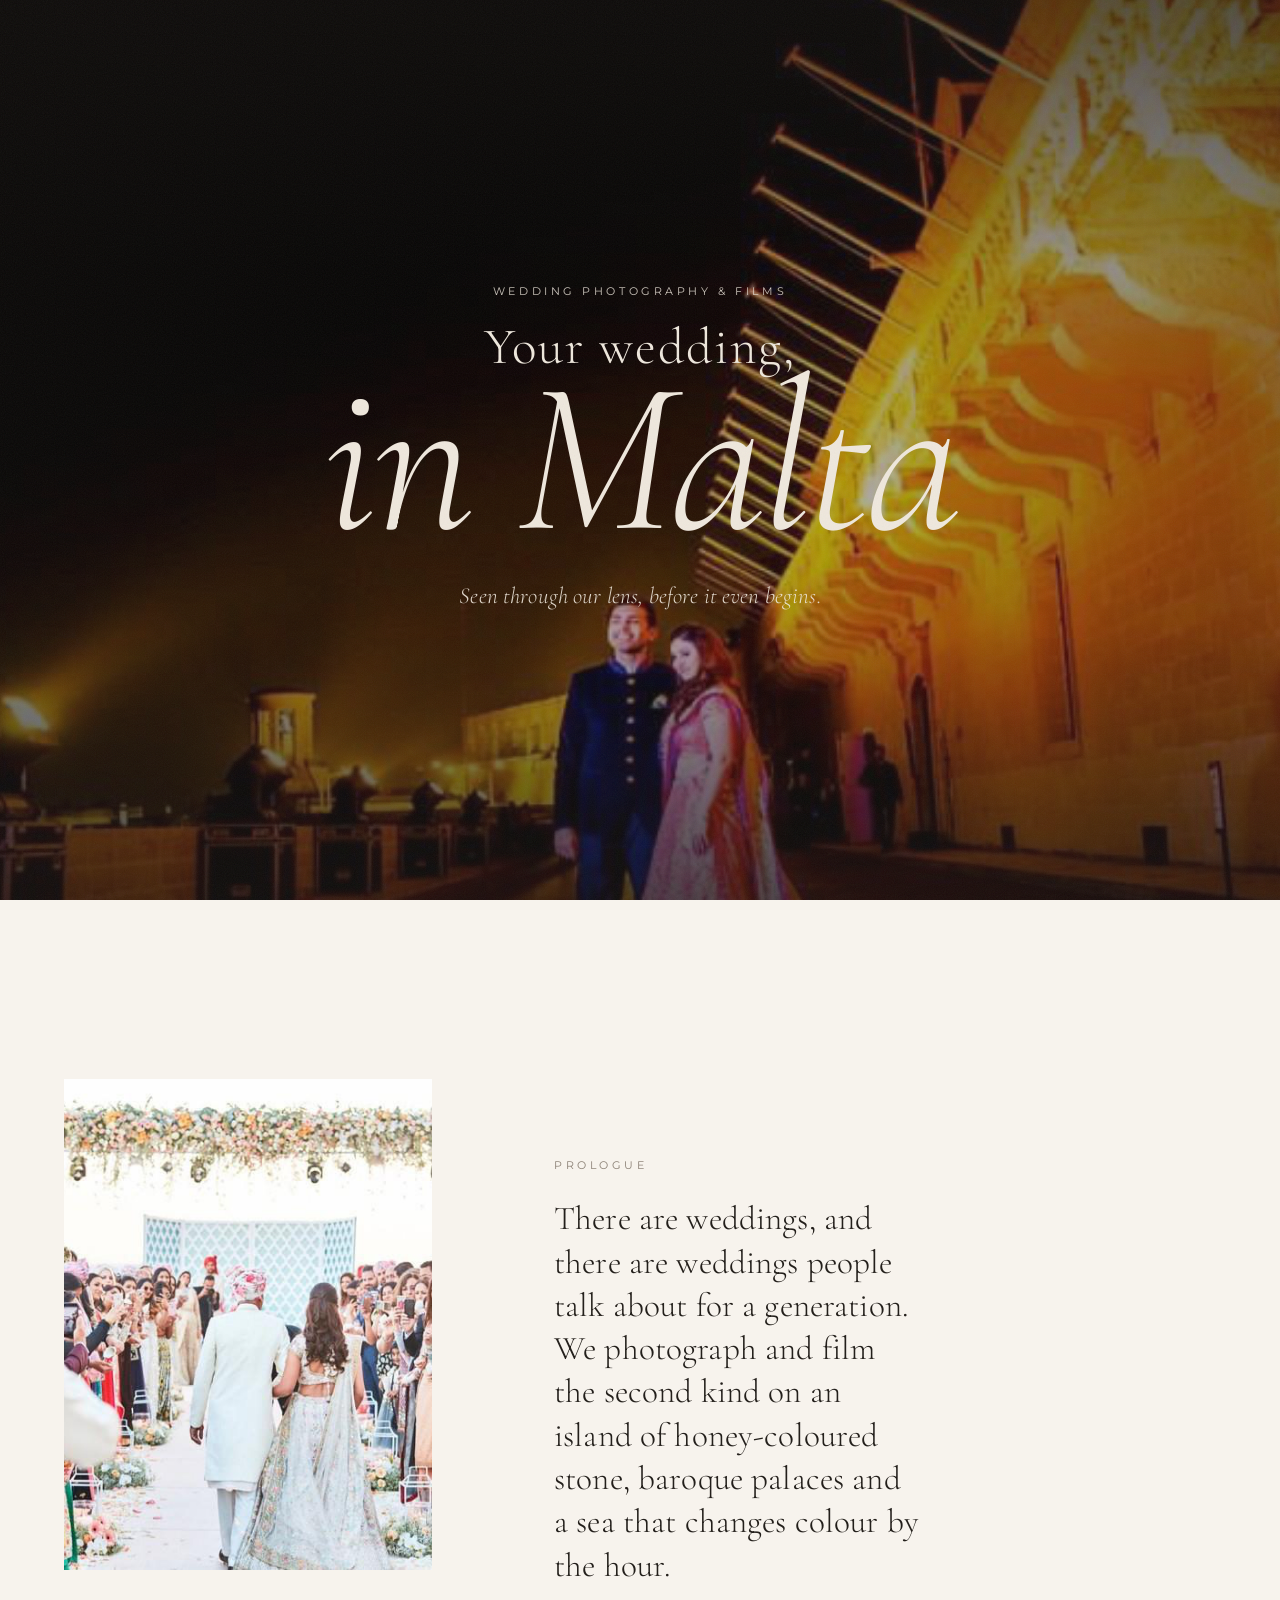
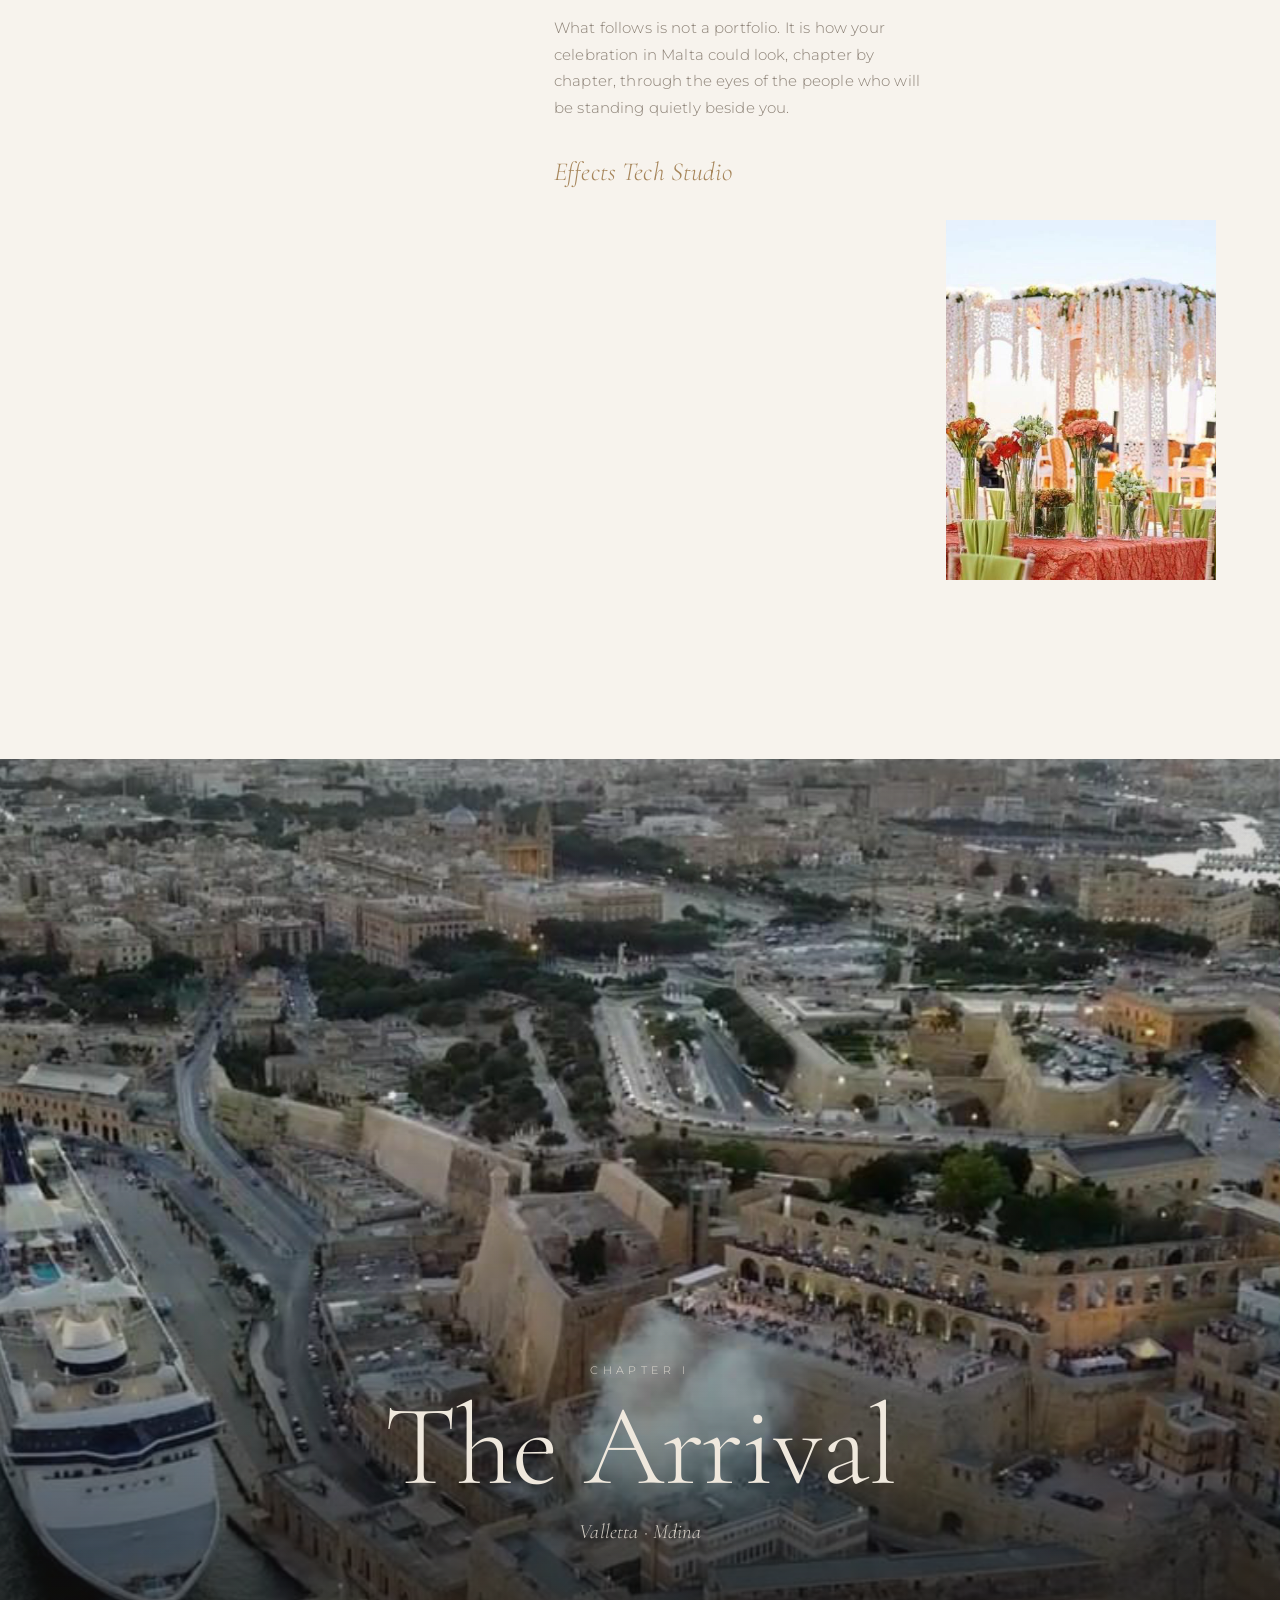
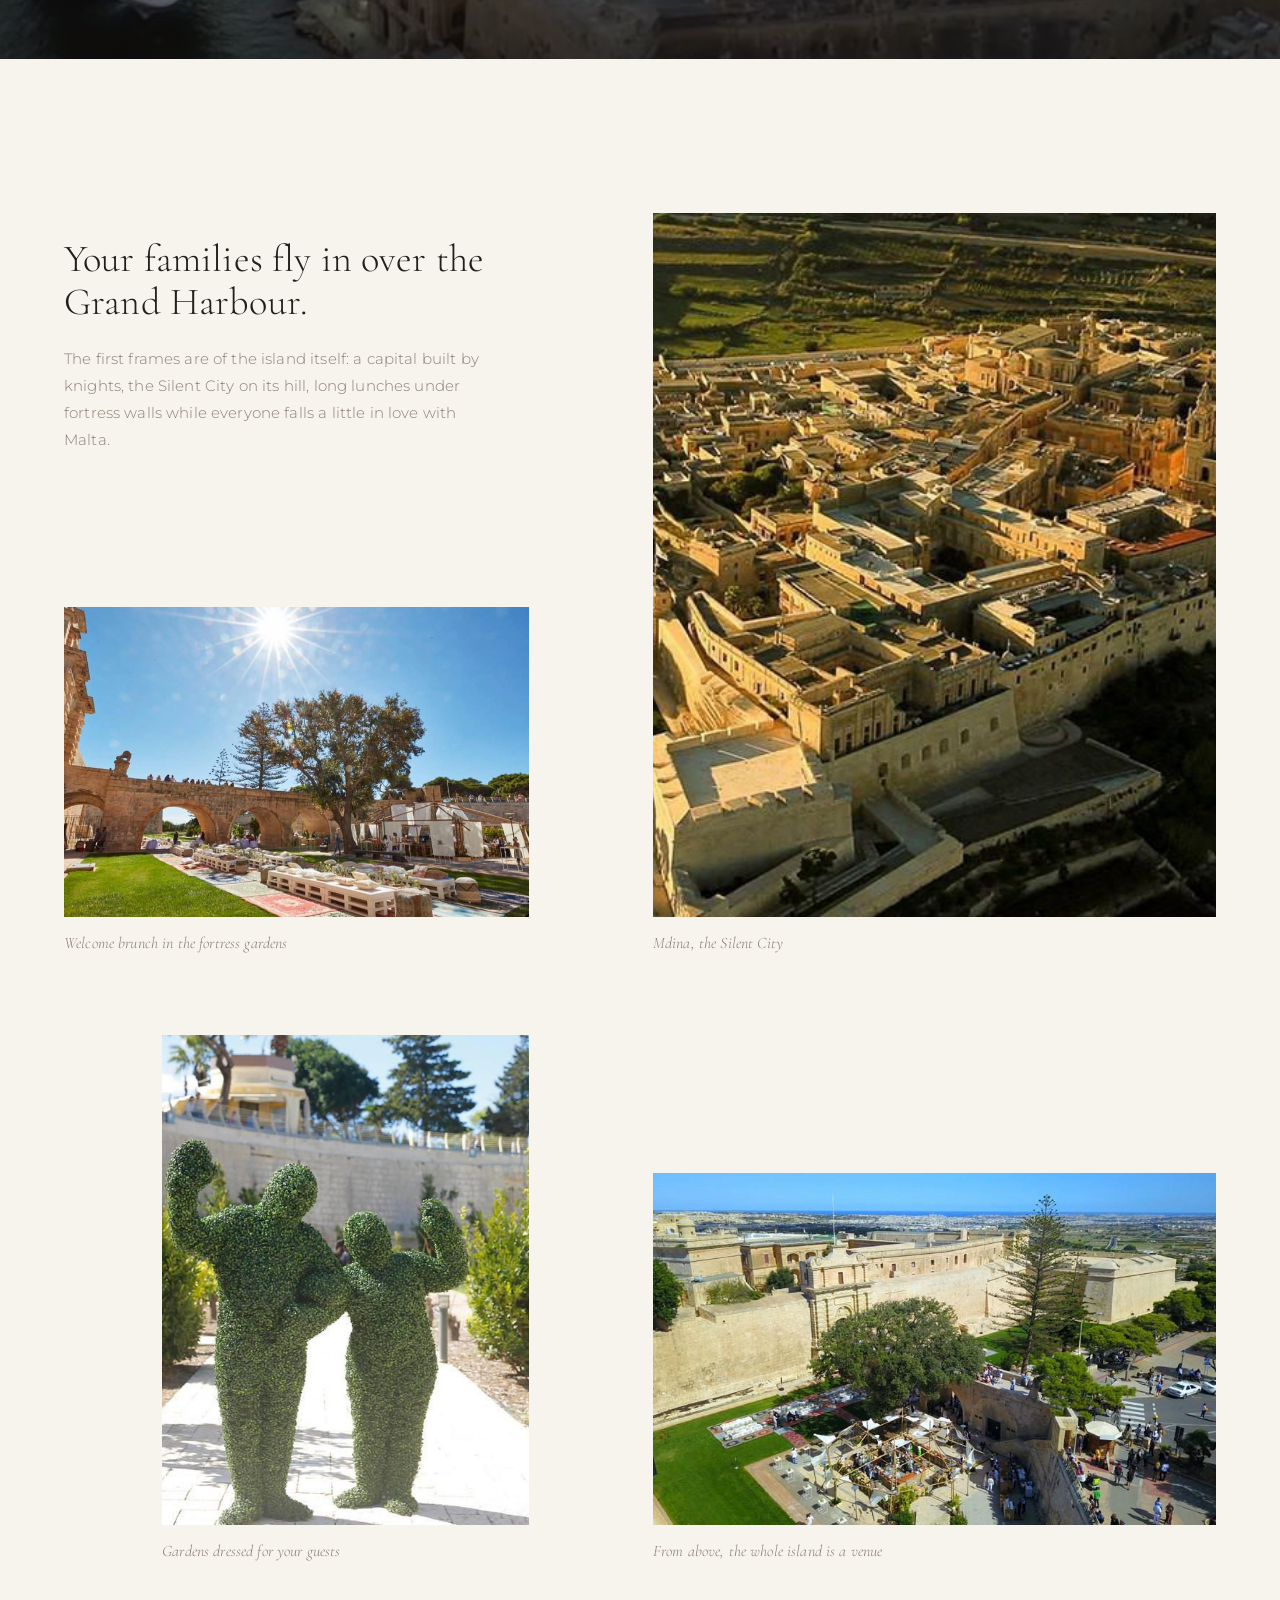
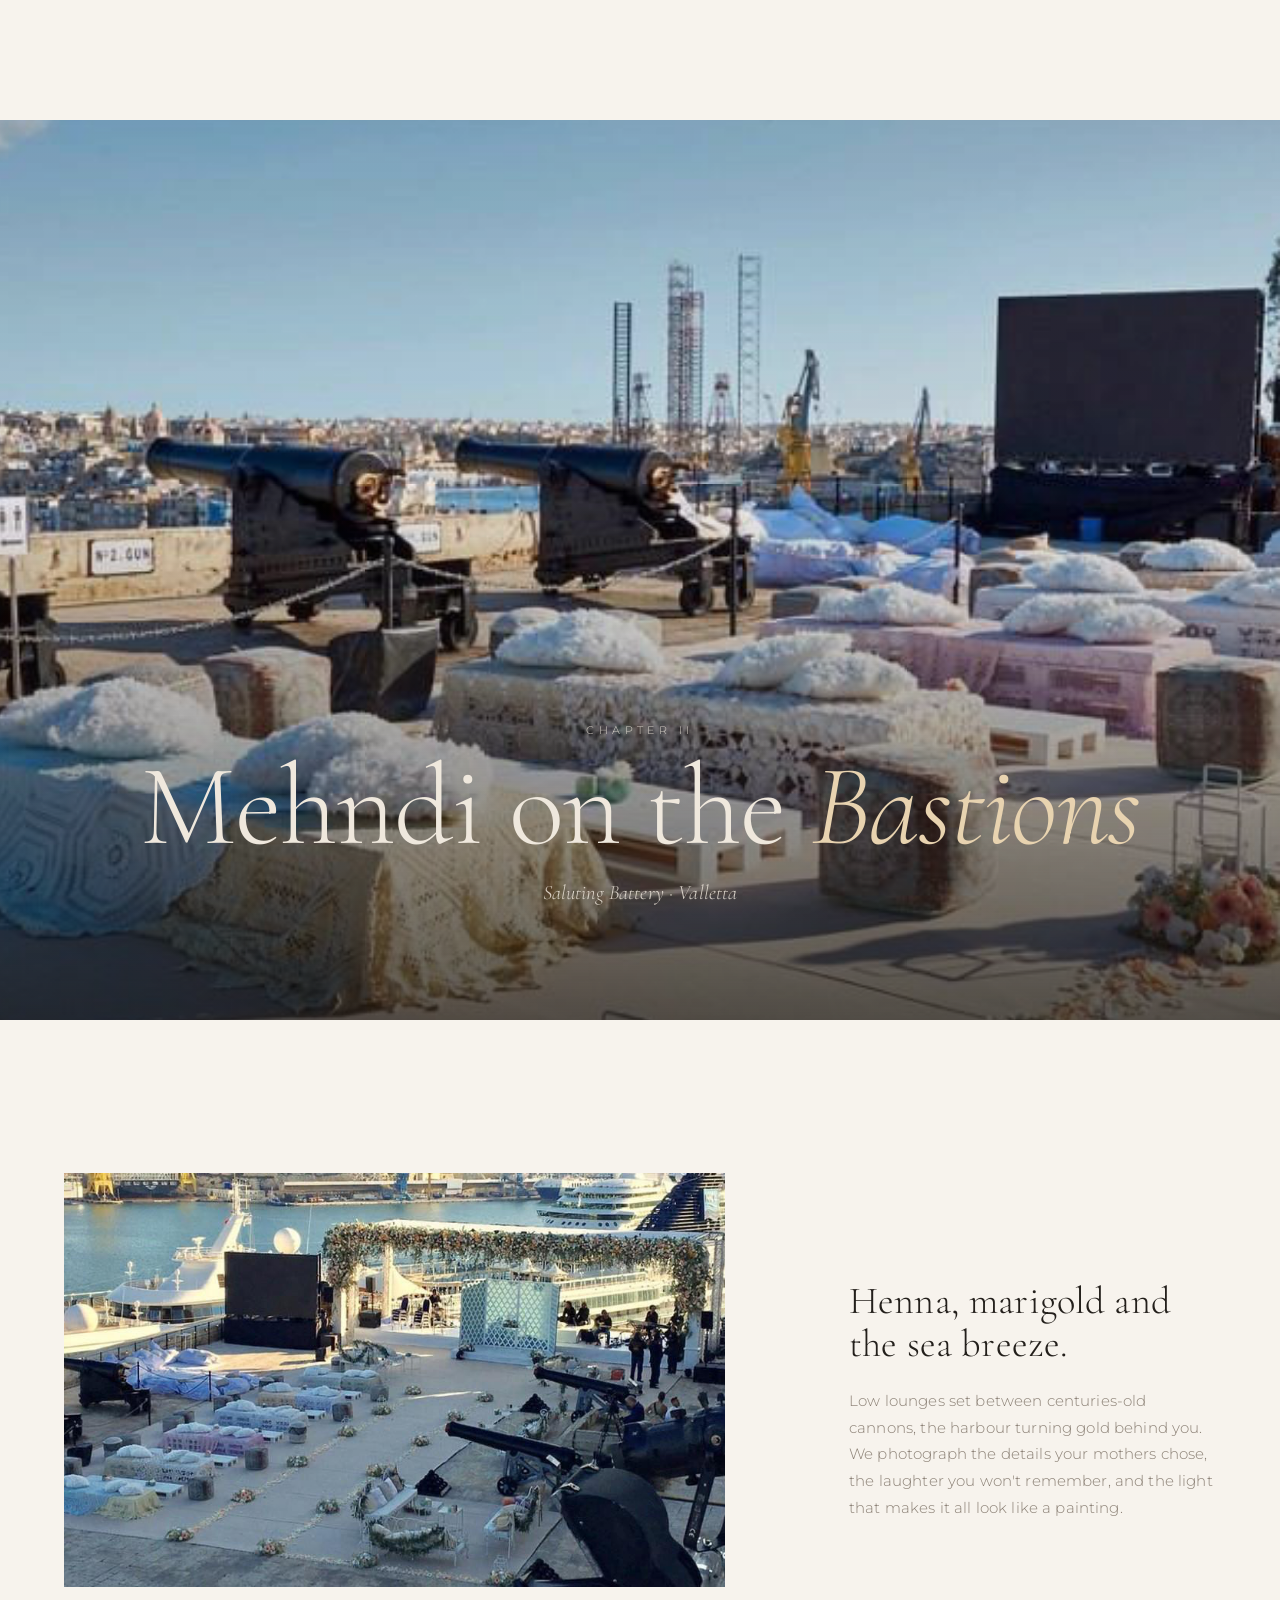
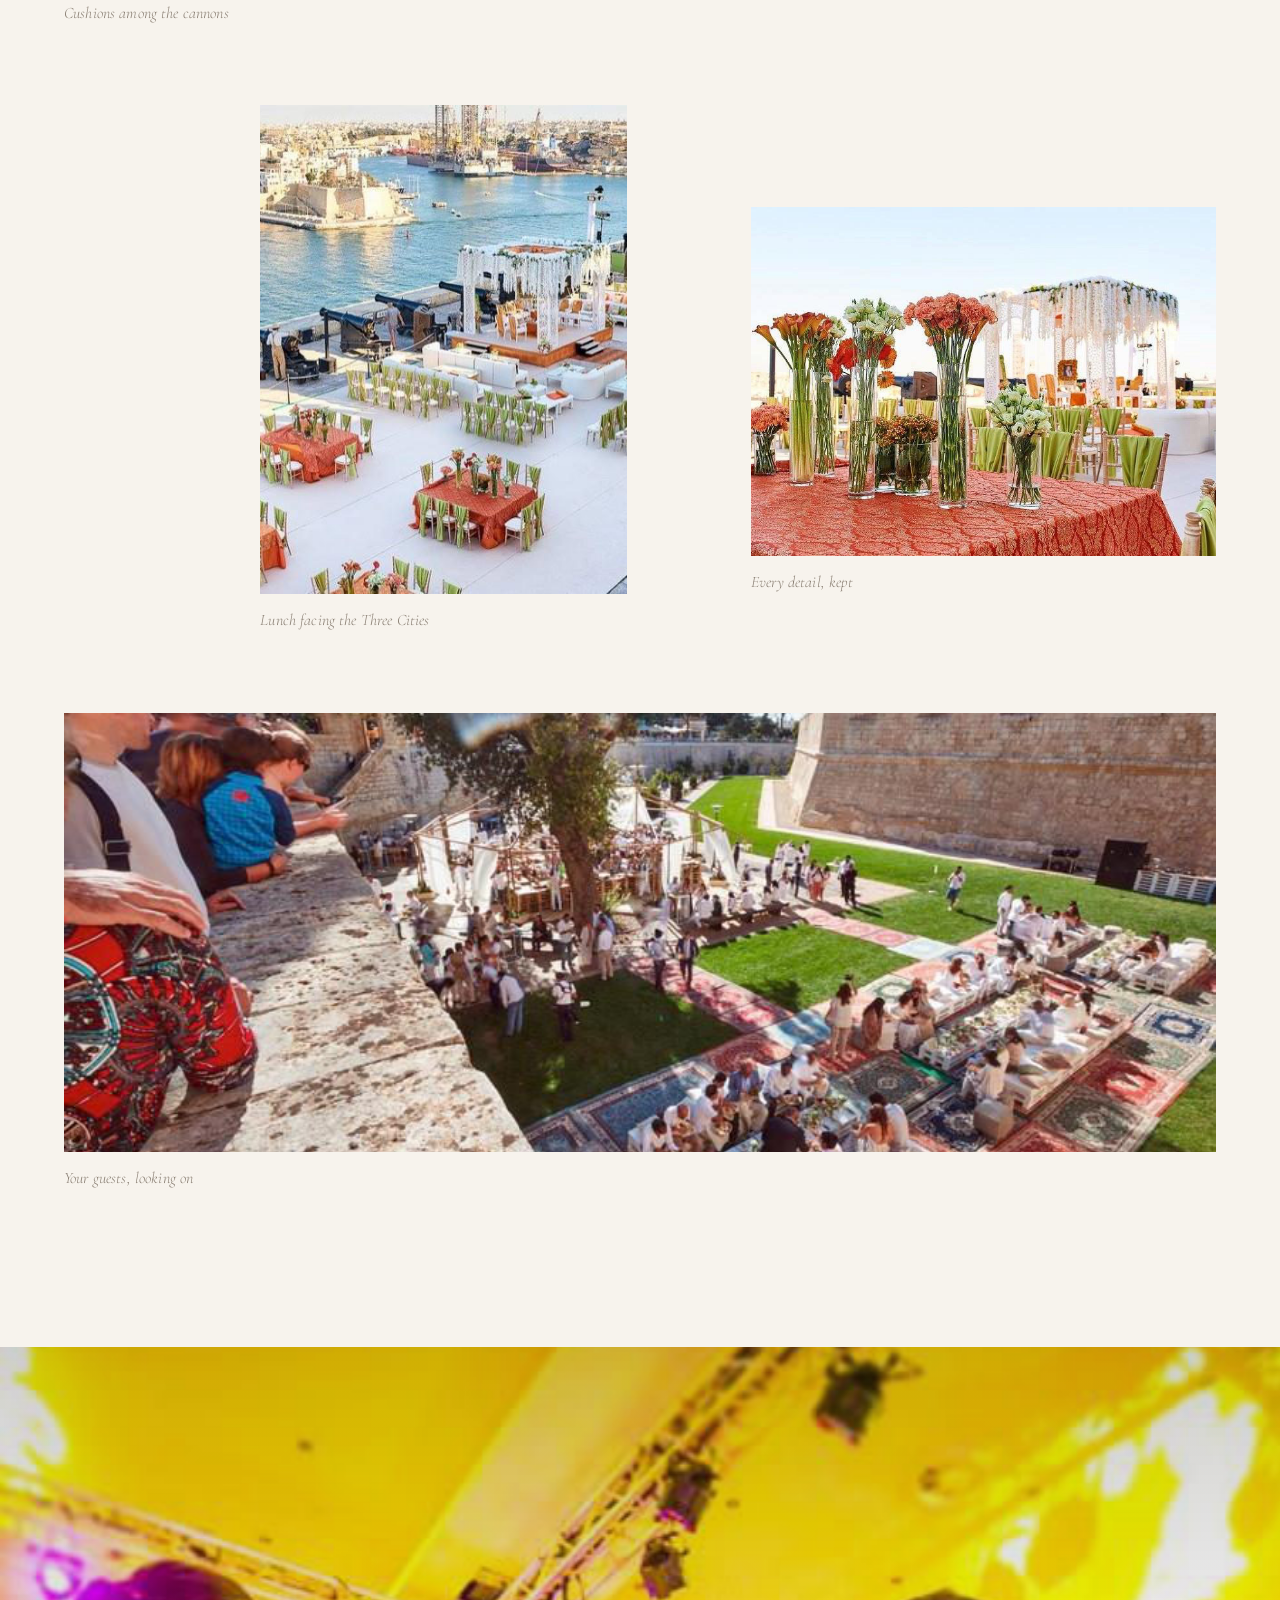
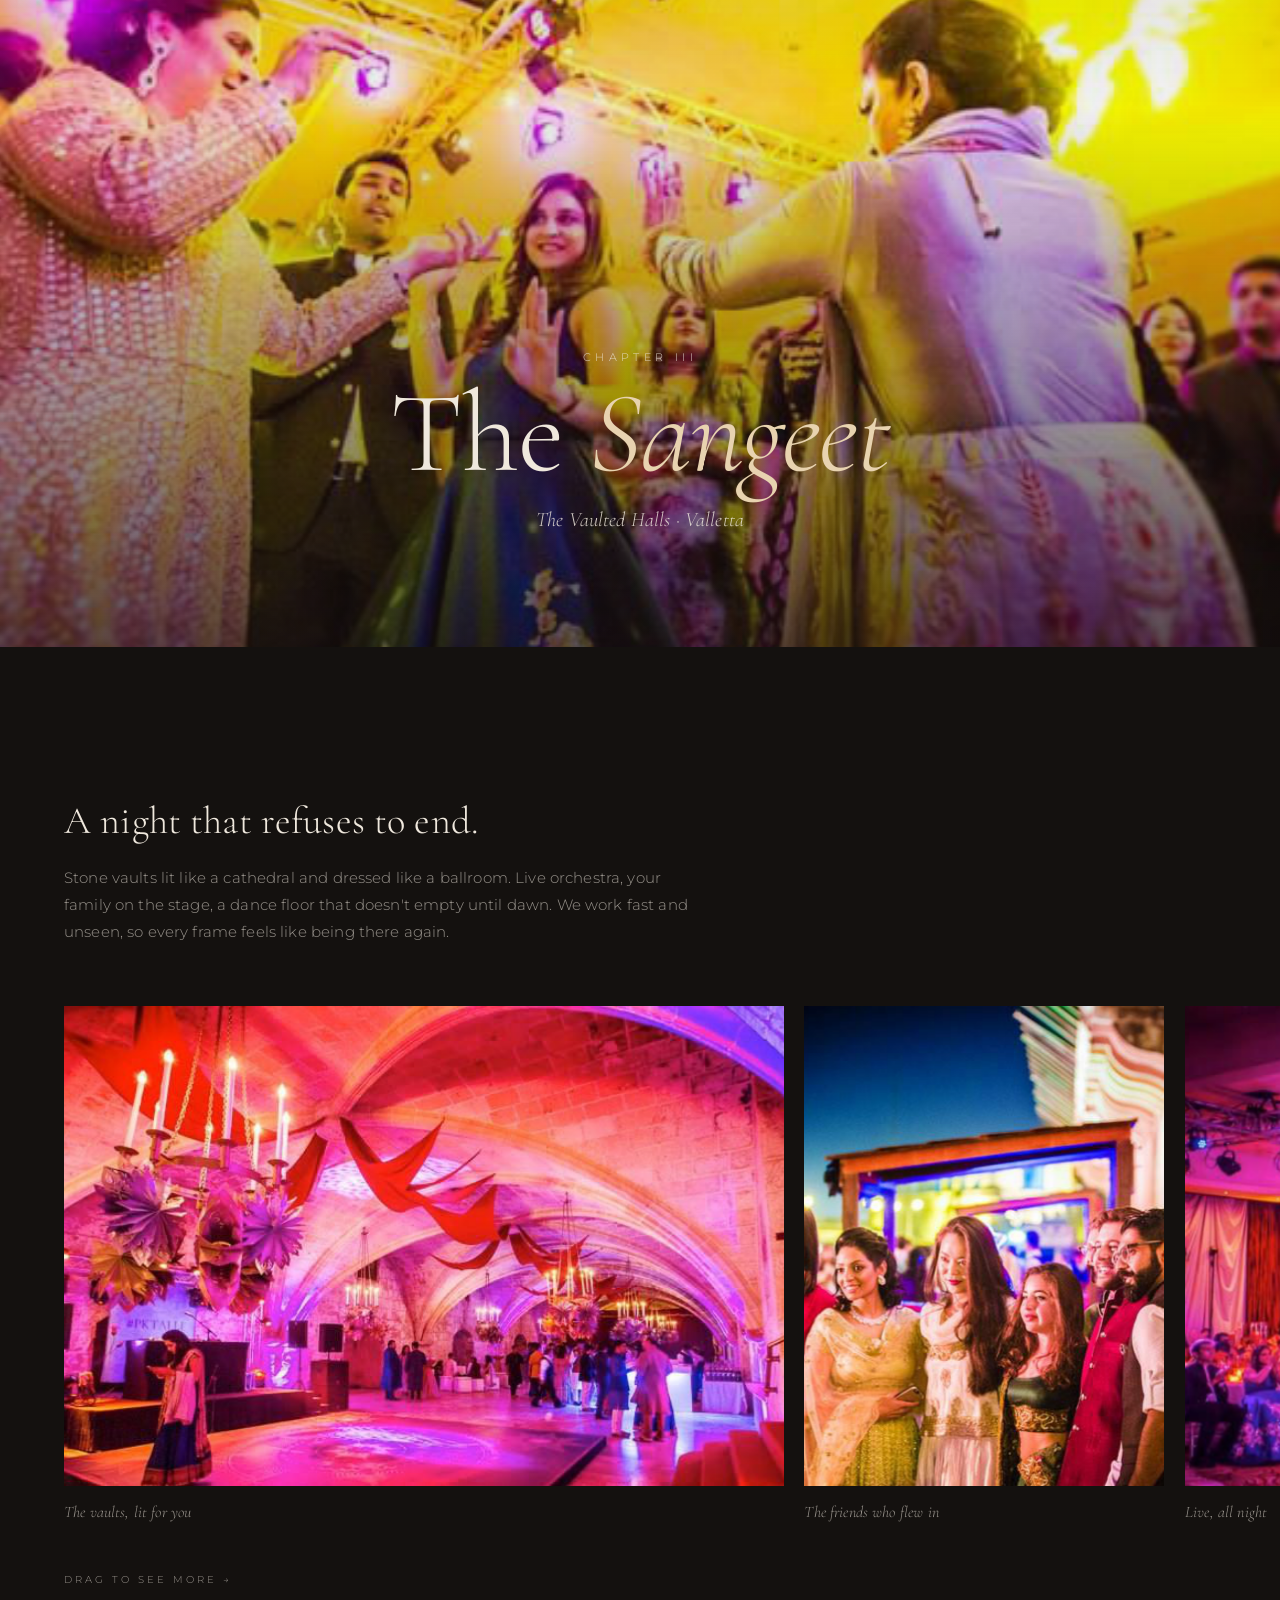
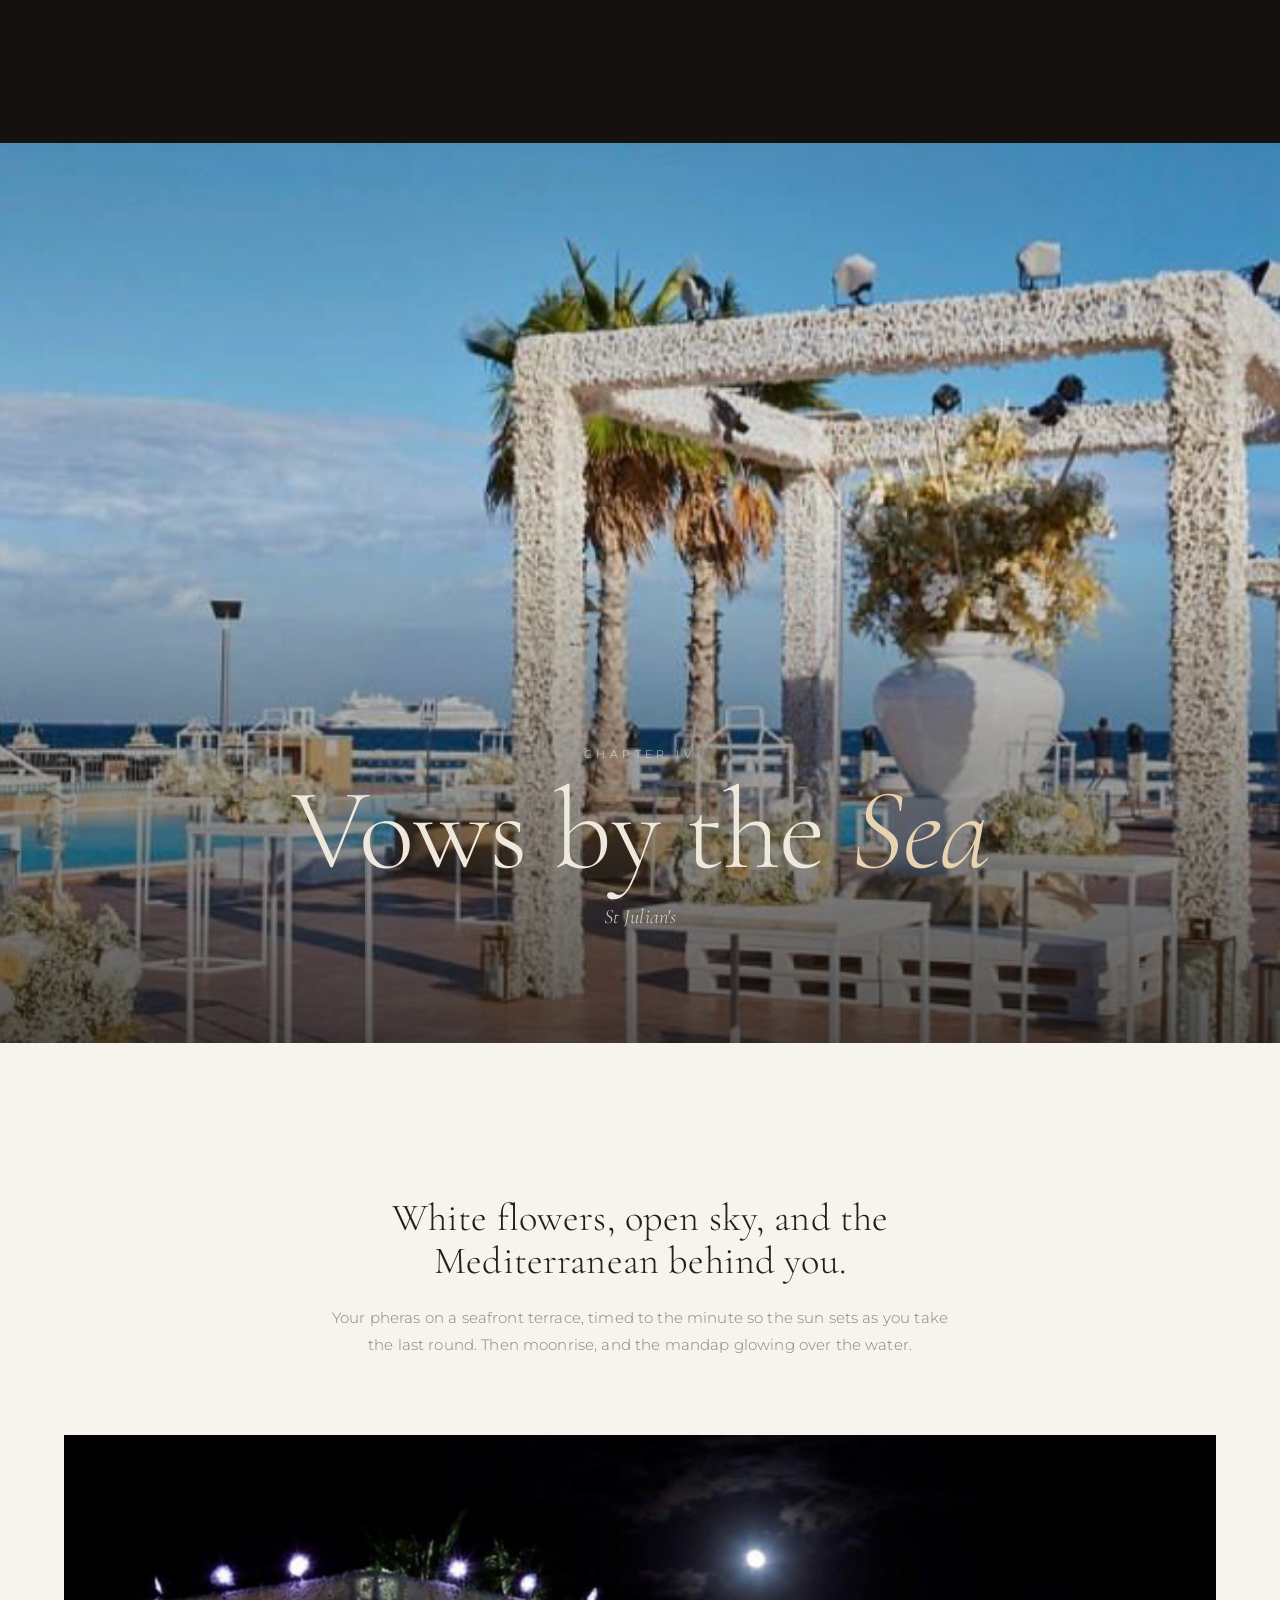
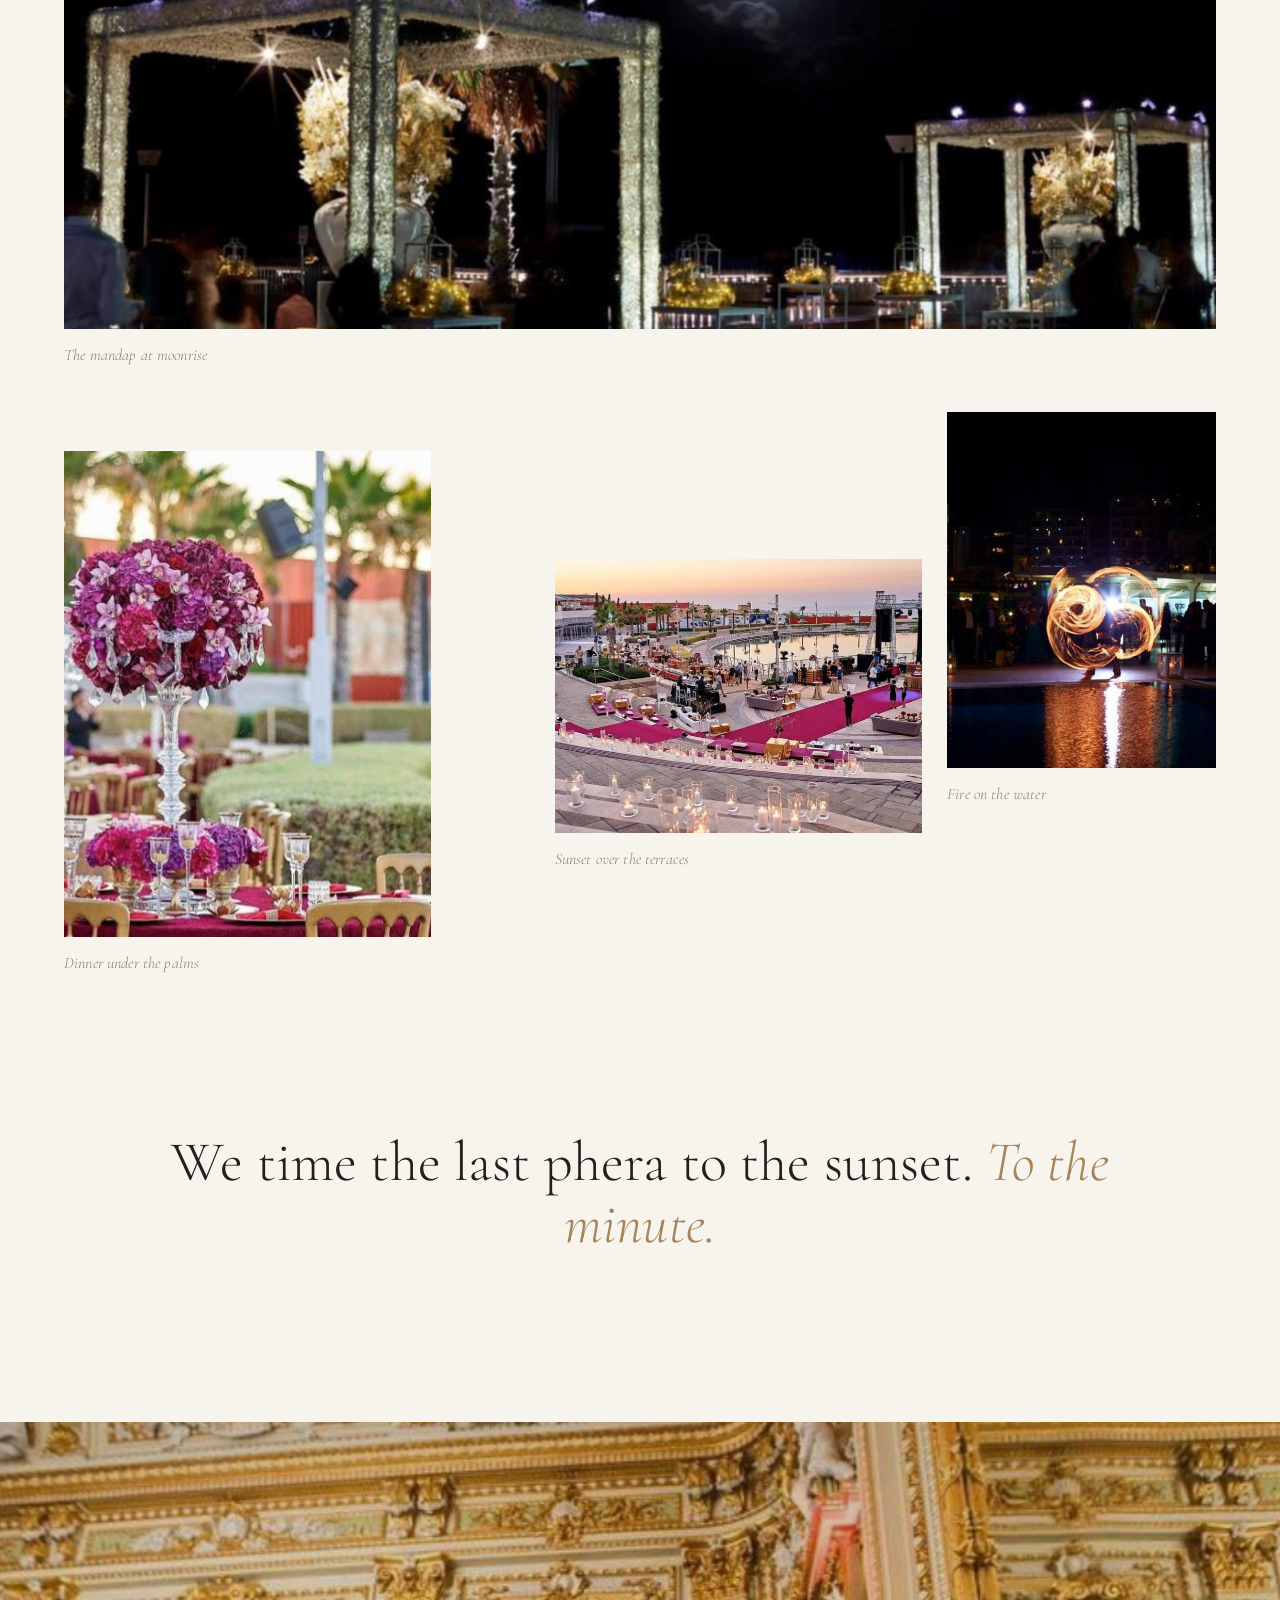
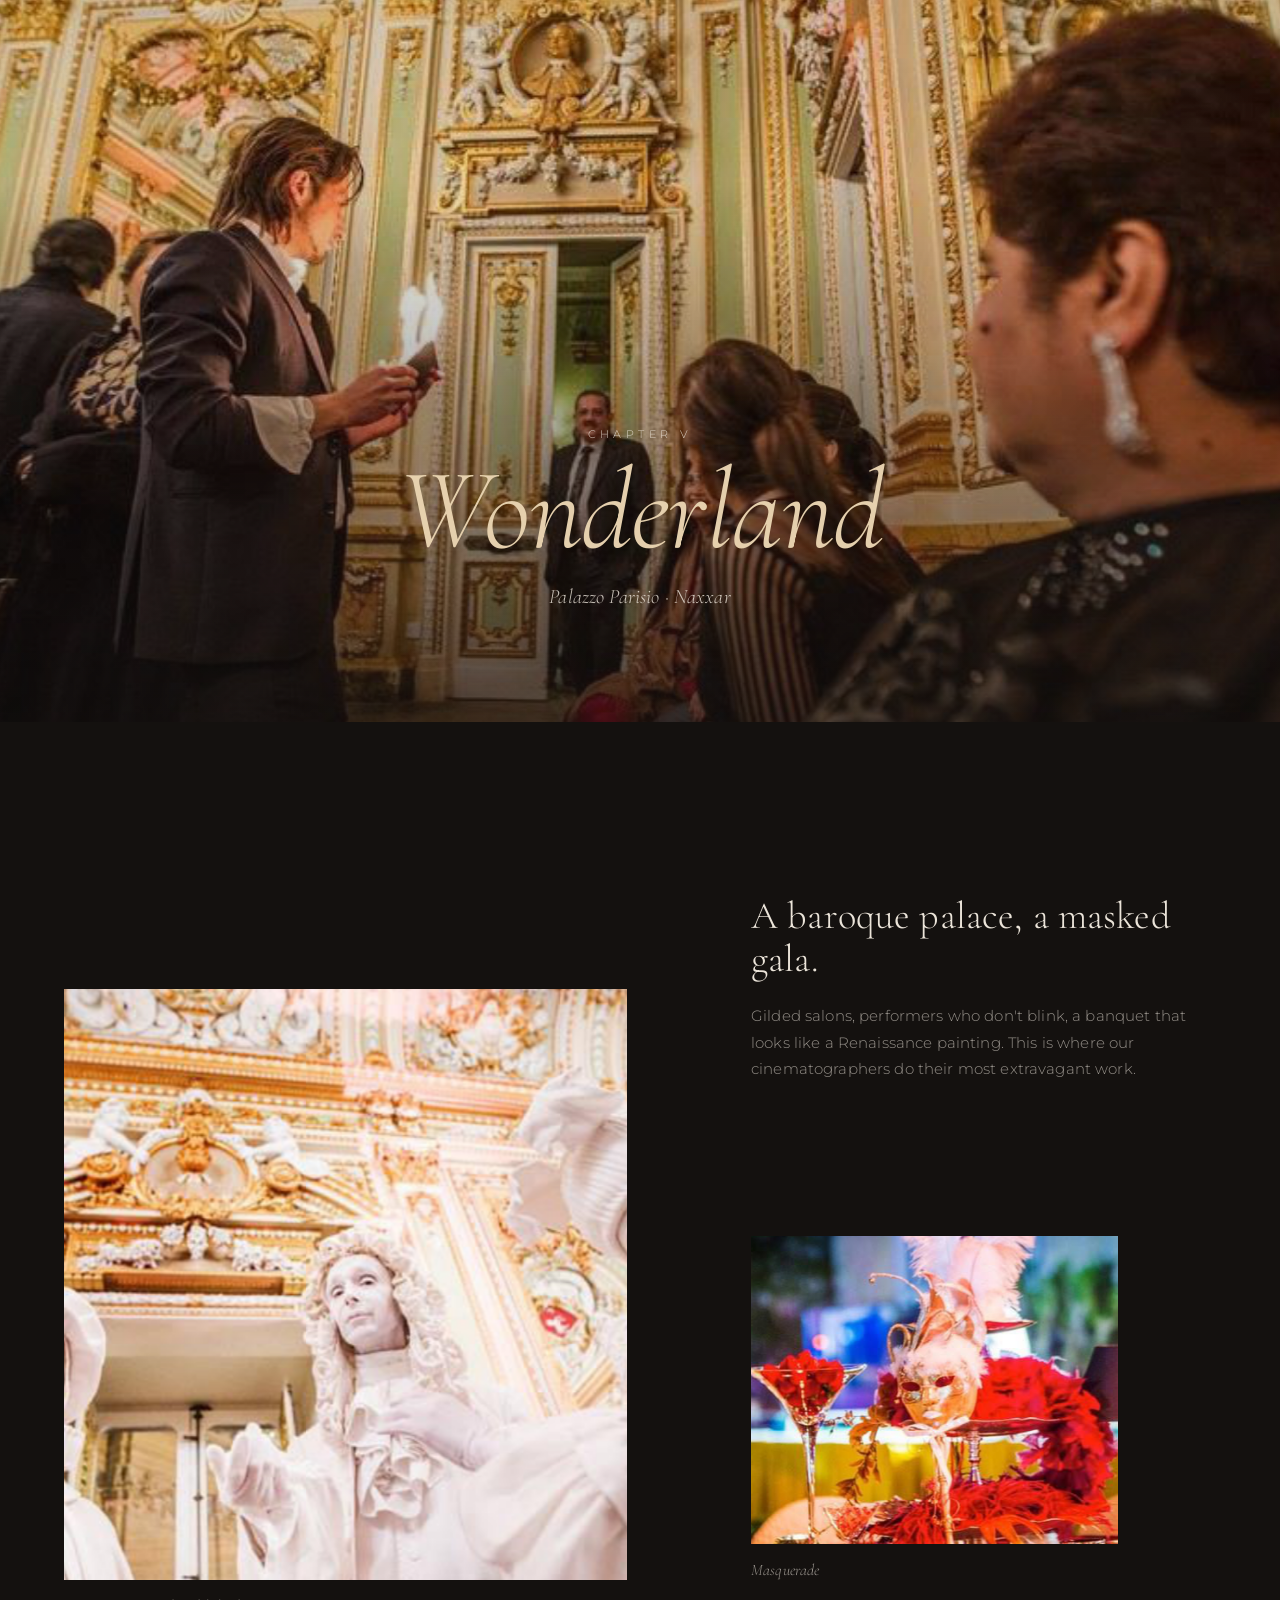
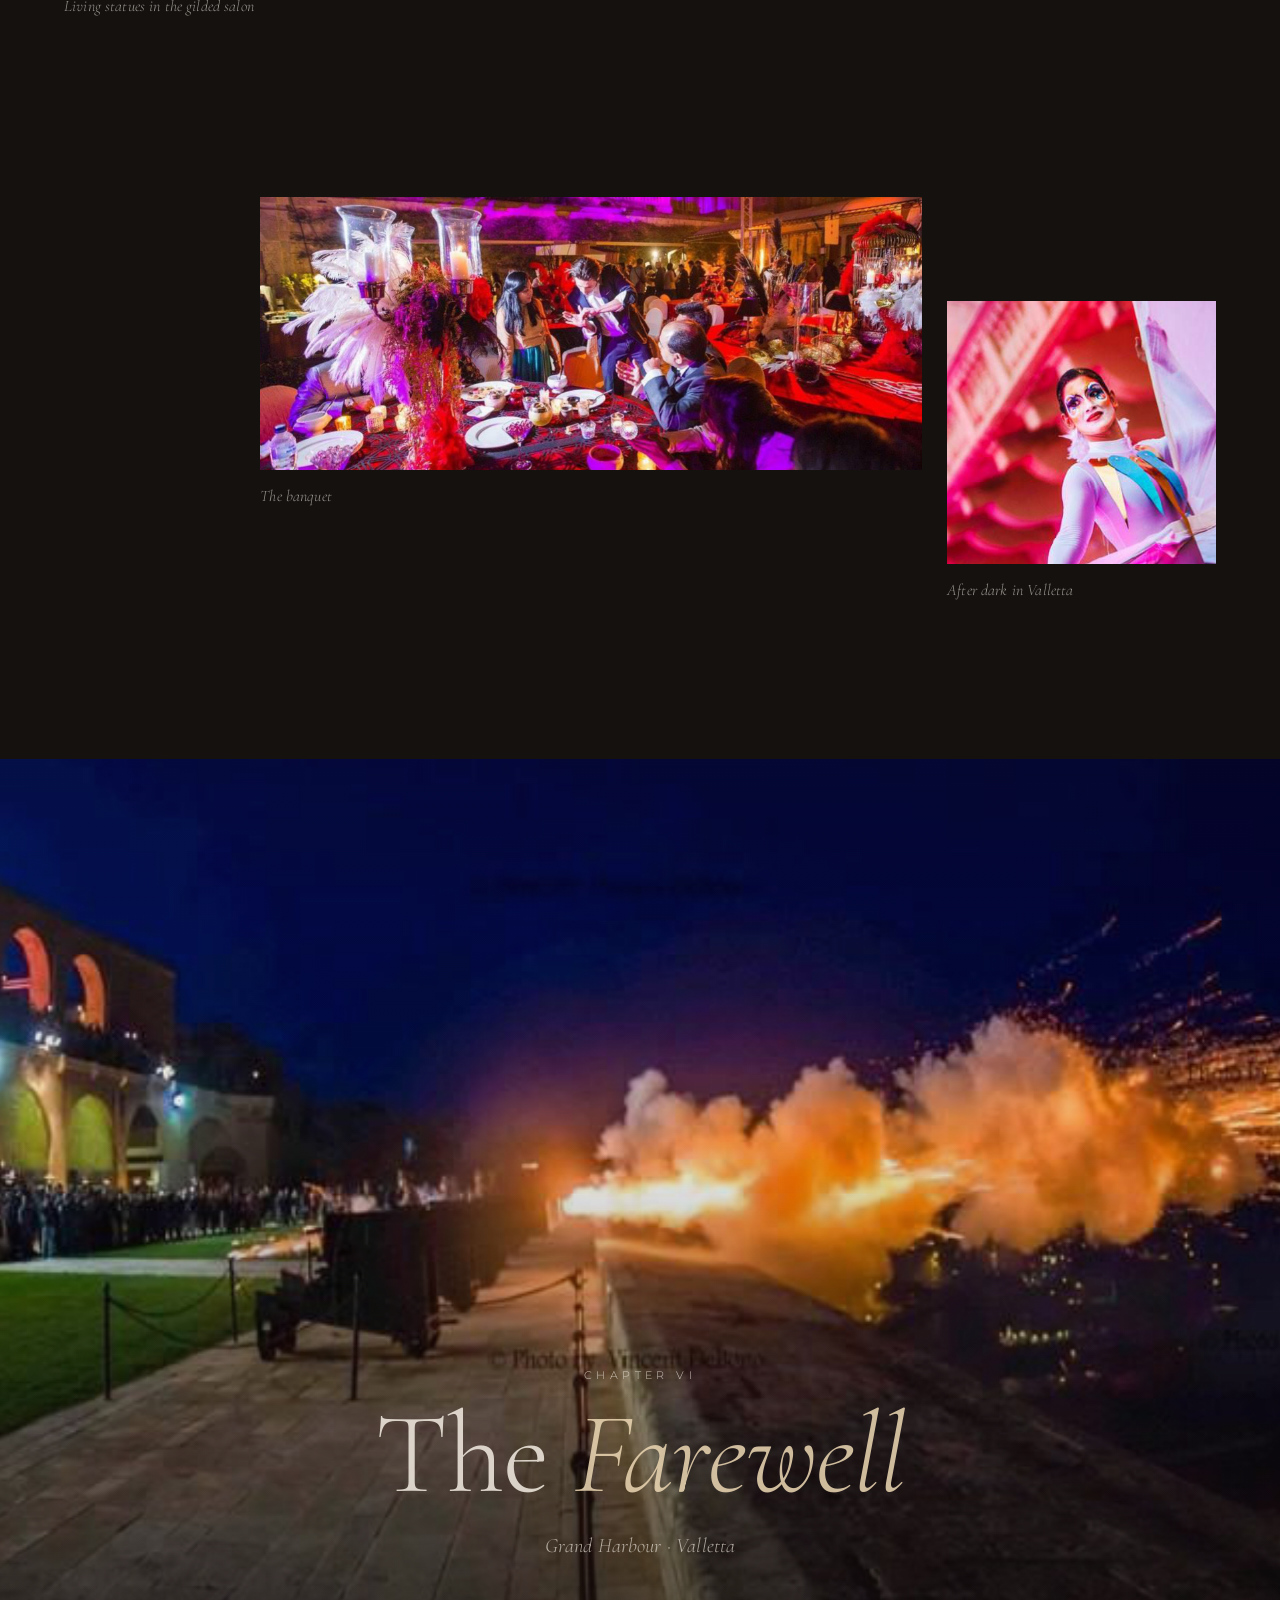
==== site/index.html @ 55811898 "Use the Effects Tech logo mark in header, loader, footer and favicon" ====
<!doctype html>
<html lang="en">
<head>
<meta charset="utf-8">
<meta name="viewport" content="width=device-width, initial-scale=1">
<title>Effects Tech Studio — Wedding Photography &amp; Films in Malta</title>
<meta name="description" content="Fine-art wedding photography and films in Malta by Effects Tech Studio. See how your wedding in Malta will unfold, chapter by chapter, from the bastions of Valletta to the sea at St Julian's.">
<link rel="preconnect" href="https://fonts.googleapis.com">
<link rel="preconnect" href="https://fonts.gstatic.com" crossorigin>
<link href="https://fonts.googleapis.com/css2?family=Cormorant+Garamond:ital,wght@0,300;0,400;0,500;1,300;1,400&family=Montserrat:wght@300;400;500&display=swap" rel="stylesheet">
<link rel="icon" type="image/png" href="assets/img/favicon.png">
<link rel="stylesheet" href="assets/css/style.css">
</head>
<body class="is-loading">

<div class="loader" aria-hidden="true">
  <svg class="logo-mark loader__logo" viewBox="0 0 460 305" fill="none" stroke="currentColor" stroke-width="15" stroke-linecap="square" stroke-linejoin="miter" aria-hidden="true"><path d="M452 72V8H7v289h253v-57H76v-55h144v-60H7"/><path d="M72 70h298v227h-70V128"/></svg>
  <p class="loader__line">Effects Tech Studio · Malta</p>
</div>

<header class="nav">
  <button class="nav__chapters" aria-expanded="false" aria-controls="index">Chapters</button>
  <a href="#top" class="nav__brand" aria-label="Effects Tech Studio, home"><svg class="logo-mark nav__logo" viewBox="0 0 460 305" fill="none" stroke="currentColor" stroke-width="15" stroke-linecap="square" stroke-linejoin="miter" aria-hidden="true"><path d="M452 72V8H7v289h253v-57H76v-55h144v-60H7"/><path d="M72 70h298v227h-70V128"/></svg><span class="nav__words"><span>Effects Tech</span><em>studio · malta</em></span></a>
  <a href="#enquire" class="nav__enquire">Enquire</a>
</header>

<nav class="index" id="index" aria-label="Chapters">
  <div class="index__inner">
    <a href="#ch1"><i>I</i>The Arrival<span>Valletta · Mdina</span></a>
    <a href="#ch2"><i>II</i>Mehndi on the Bastions<span>Saluting Battery</span></a>
    <a href="#ch3"><i>III</i>The Sangeet<span>The Vaulted Halls</span></a>
    <a href="#ch4"><i>IV</i>Vows by the Sea<span>St Julian's</span></a>
    <a href="#ch5"><i>V</i>Wonderland<span>Palazzo Parisio</span></a>
    <a href="#ch6"><i>VI</i>The Farewell<span>Grand Harbour</span></a>
    <a href="#enquire" class="index__cta">Enquire about your date →</a>
  </div>
</nav>

<aside class="rail" aria-hidden="true">
  <span class="rail__no">I</span>
  <span class="rail__bar"><i></i></span>
  <span class="rail__name">The Arrival</span>
</aside>

<main id="top">

<!-- ================= HERO ================= -->
<section class="hero">
  <div class="hero__frame">
    <div class="hero__img is-on" style="background-image:url(assets/img/p27_021.jpg)"></div>
    <div class="hero__img" style="background-image:url(assets/img/p34_028.jpg)"></div>
    <div class="hero__img" style="background-image:url(assets/img/p26_020.jpg)"></div>
    <div class="hero__img" style="background-image:url(assets/img/p53_044.jpg)"></div>
    <div class="hero__shade"></div>
  </div>
  <div class="hero__text">
    <p class="eyebrow">Wedding Photography &amp; Films</p>
    <h1 class="hero__title"><span>Your wedding,</span><em>in Malta</em></h1>
    <p class="hero__sub">Seen through our lens, before it even begins.</p>
  </div>
  <p class="hero__scroll">Scroll to begin the story</p>
</section>

<!-- ================= PROLOGUE ================= -->
<section class="prologue">
  <figure class="ph prologue__a" data-reveal><img src="assets/img/p10_006.jpg" alt="A bride and groom walk through their guests beneath a floral arch"></figure>
  <div class="prologue__text">
    <p class="eyebrow">Prologue</p>
    <p class="lead">There are weddings, and there are weddings people talk about for a generation. We photograph and film the second kind on an island of honey-coloured stone, baroque palaces and a sea that changes colour by the hour.</p>
    <p class="body">What follows is not a portfolio. It is how your celebration in Malta could look, chapter by chapter, through the eyes of the people who will be standing quietly beside you.</p>
    <p class="sign">Effects Tech Studio</p>
  </div>
  <figure class="ph prologue__b" data-reveal><img src="assets/img/p14_009.jpg" alt="Flower-filled vases on a terracotta tablescape by the sea"></figure>
</section>

<!-- ================= CHAPTER I ================= -->
<section class="chapter" id="ch1" data-no="I" data-name="The Arrival">
  <div class="opener">
    <div class="opener__img" style="background-image:url(assets/img/p05_001.jpg)"></div>
    <div class="opener__text">
      <p class="opener__no">Chapter I</p>
      <h2 class="opener__title">The Arrival</h2>
      <p class="opener__place">Valletta · Mdina</p>
    </div>
  </div>
  <div class="chapter__body layout-a">
    <div class="copy">
      <p class="copy__lead">Your families fly in over the Grand Harbour.</p>
      <p>The first frames are of the island itself: a capital built by knights, the Silent City on its hill, long lunches under fortress walls while everyone falls a little in love with Malta.</p>
    </div>
    <figure class="ph g1" data-reveal><img src="assets/img/p18_012.jpg" alt="Mdina, the walled Silent City, at golden hour" loading="lazy"><figcaption>Mdina, the Silent City</figcaption></figure>
    <figure class="ph g2" data-reveal><img src="assets/img/p20_014.jpg" alt="A welcome brunch set beneath fortress arches" loading="lazy"><figcaption>Welcome brunch in the fortress gardens</figcaption></figure>
    <figure class="ph g3" data-reveal><img src="assets/img/p21_015.jpg" alt="Topiary sculptures in a limestone garden" loading="lazy"><figcaption>Gardens dressed for your guests</figcaption></figure>
    <figure class="ph g4" data-reveal><img src="assets/img/p19_013.jpg" alt="Aerial view of a garden party beneath the bastions" loading="lazy"><figcaption>From above, the whole island is a venue</figcaption></figure>
  </div>
</section>

<!-- ================= CHAPTER II ================= -->
<section class="chapter" id="ch2" data-no="II" data-name="Mehndi on the Bastions">
  <div class="opener">
    <div class="opener__img" style="background-image:url(assets/img/p08_004.jpg)"></div>
    <div class="opener__text">
      <p class="opener__no">Chapter II</p>
      <h2 class="opener__title">Mehndi on the <em>Bastions</em></h2>
      <p class="opener__place">Saluting Battery · Valletta</p>
    </div>
  </div>
  <div class="chapter__body layout-b">
    <figure class="ph g1" data-reveal><img src="assets/img/p09_005.jpg" alt="Lounges and a floral stage among the old cannons" loading="lazy"><figcaption>Cushions among the cannons</figcaption></figure>
    <div class="copy">
      <p class="copy__lead">Henna, marigold and the sea breeze.</p>
      <p>Low lounges set between centuries-old cannons, the harbour turning gold behind you. We photograph the details your mothers chose, the laughter you won't remember, and the light that makes it all look like a painting.</p>
    </div>
    <figure class="ph g2" data-reveal><img src="assets/img/p12_007.jpg" alt="Coloured dining tables on a terrace facing the Three Cities" loading="lazy"><figcaption>Lunch facing the Three Cities</figcaption></figure>
    <figure class="ph g3" data-reveal><img src="assets/img/p13_008.jpg" alt="Tall vases of gerbera and calla lilies on a terracotta table" loading="lazy"><figcaption>Every detail, kept</figcaption></figure>
    <figure class="ph g4" data-reveal><img src="assets/img/p22_016.jpg" alt="Guests looking down from the bastion walls onto the mehndi" loading="lazy"><figcaption>Your guests, looking on</figcaption></figure>
  </div>
</section>

<!-- ================= CHAPTER III ================= -->
<section class="chapter chapter--dark" id="ch3" data-no="III" data-name="The Sangeet">
  <div class="opener">
    <div class="opener__img" style="background-image:url(assets/img/p41_033.jpg)"></div>
    <div class="opener__text">
      <p class="opener__no">Chapter III</p>
      <h2 class="opener__title">The <em>Sangeet</em></h2>
      <p class="opener__place">The Vaulted Halls · Valletta</p>
    </div>
  </div>
  <div class="chapter__body layout-c">
    <div class="copy copy--wide">
      <p class="copy__lead">A night that refuses to end.</p>
      <p>Stone vaults lit like a cathedral and dressed like a ballroom. Live orchestra, your family on the stage, a dance floor that doesn't empty until dawn. We work fast and unseen, so every frame feels like being there again.</p>
    </div>
    <div class="reel" data-drag>
      <figure class="ph"><img src="assets/img/p38_030.jpg" alt="A candlelit vaulted hall dressed in red and gold" loading="lazy"><figcaption>The vaults, lit for you</figcaption></figure>
      <figure class="ph ph--tall"><img src="assets/img/p33_027.jpg" alt="Friends in festive dress pose beneath coloured lights" loading="lazy"><figcaption>The friends who flew in</figcaption></figure>
      <figure class="ph"><img src="assets/img/p42_034.jpg" alt="A singer performs under magenta stage lights" loading="lazy"><figcaption>Live, all night</figcaption></figure>
      <figure class="ph ph--tall"><img src="assets/img/p45_037.jpg" alt="A singer and percussionist on stage" loading="lazy"><figcaption>The family performance</figcaption></figure>
      <figure class="ph"><img src="assets/img/p24_018.jpg" alt="A pink-lit lounge with chandeliers and velvet seating" loading="lazy"><figcaption>The lounge after midnight</figcaption></figure>
      <figure class="ph"><img src="assets/img/p25_019.jpg" alt="Guests dancing on a deck at night" loading="lazy"><figcaption>Nobody went home</figcaption></figure>
    </div>
    <p class="reel__hint">Drag to see more →</p>
  </div>
</section>

<!-- ================= CHAPTER IV ================= -->
<section class="chapter" id="ch4" data-no="IV" data-name="Vows by the Sea">
  <div class="opener">
    <div class="opener__img" style="background-image:url(assets/img/p27_021.jpg)"></div>
    <div class="opener__text">
      <p class="opener__no">Chapter IV</p>
      <h2 class="opener__title">Vows by the <em>Sea</em></h2>
      <p class="opener__place">St Julian's</p>
    </div>
  </div>
  <div class="chapter__body layout-d">
    <div class="copy copy--center">
      <p class="copy__lead">White flowers, open sky, and the Mediterranean behind you.</p>
      <p>Your pheras on a seafront terrace, timed to the minute so the sun sets as you take the last round. Then moonrise, and the mandap glowing over the water.</p>
    </div>
    <figure class="ph g1" data-reveal><img src="assets/img/p26_020.jpg" alt="Floral mandaps lit beneath a full moon" loading="lazy"><figcaption>The mandap at moonrise</figcaption></figure>
    <figure class="ph g2" data-reveal><img src="assets/img/p17_011.jpg" alt="Tall magenta centrepieces beneath palm trees" loading="lazy"><figcaption>Dinner under the palms</figcaption></figure>
    <figure class="ph g3" data-reveal><img src="assets/img/p15_010.jpg" alt="A seafront amphitheatre dressed in pink at sunset" loading="lazy"><figcaption>Sunset over the terraces</figcaption></figure>
    <figure class="ph g4" data-reveal><img src="assets/img/p28_022.jpg" alt="A fire performer by a lit pool at night" loading="lazy"><figcaption>Fire on the water</figcaption></figure>
  </div>
  <p class="pull">We time the last phera to the sunset. <em>To the minute.</em></p>
</section>

<!-- ================= CHAPTER V ================= -->
<section class="chapter chapter--dark" id="ch5" data-no="V" data-name="Wonderland">
  <div class="opener">
    <div class="opener__img" style="background-image:url(assets/img/p50_041.jpg)"></div>
    <div class="opener__text">
      <p class="opener__no">Chapter V</p>
      <h2 class="opener__title"><em>Wonderland</em></h2>
      <p class="opener__place">Palazzo Parisio · Naxxar</p>
    </div>
  </div>
  <div class="chapter__body layout-e">
    <figure class="ph g1" data-reveal><img src="assets/img/p46_038.jpg" alt="Living statues in a gilded baroque salon" loading="lazy"><figcaption>Living statues in the gilded salon</figcaption></figure>
    <div class="copy">
      <p class="copy__lead">A baroque palace, a masked gala.</p>
      <p>Gilded salons, performers who don't blink, a banquet that looks like a Renaissance painting. This is where our cinematographers do their most extravagant work.</p>
    </div>
    <figure class="ph g2" data-reveal><img src="assets/img/p48_039.jpg" alt="A feathered masquerade mask among red roses" loading="lazy"><figcaption>Masquerade</figcaption></figure>
    <figure class="ph g3" data-reveal><img src="assets/img/p49_040.jpg" alt="A masked banquet with feathered centrepieces" loading="lazy"><figcaption>The banquet</figcaption></figure>
    <figure class="ph g4" data-reveal><img src="assets/img/p31_025.jpg" alt="A performer in white before a rose-lit wall" loading="lazy"><figcaption>After dark in Valletta</figcaption></figure>
  </div>
</section>

<!-- ================= CHAPTER VI ================= -->
<section class="chapter" id="ch6" data-no="VI" data-name="The Farewell">
  <div class="opener">
    <div class="opener__img" style="background-image:url(assets/img/p39_031.jpg)"></div>
    <div class="opener__text">
      <p class="opener__no">Chapter VI</p>
      <h2 class="opener__title">The <em>Farewell</em></h2>
      <p class="opener__place">Grand Harbour · Valletta</p>
    </div>
  </div>
  <div class="chapter__body layout-f">
    <figure class="ph g1" data-reveal><img src="assets/img/p34_028.jpg" alt="A couple beside a golden-lit baroque facade at night" loading="lazy"><figcaption>The two of you, finally alone</figcaption></figure>
    <div class="copy">
      <p class="copy__lead">The cannons fire across the harbour.</p>
      <p>A private salute from the Saluting Battery, the city lit gold, and one last portrait of the two of you before the island lets you go. Some endings deserve to be heard across a city, and photographed properly.</p>
    </div>
    <figure class="ph g2" data-reveal><img src="assets/img/p53_044.jpg" alt="Valletta lit gold at blue hour" loading="lazy"><figcaption>Valletta at blue hour</figcaption></figure>
    <figure class="ph g3" data-reveal><img src="assets/img/p07_003.jpg" alt="A floral stage above the harbour at night" loading="lazy"><figcaption>The last song</figcaption></figure>
  </div>
</section>

<!-- ================= THE FILM ================= -->
<section class="film">
  <video class="film__video" src="assets/video/malta-wedding-film.mp4" poster="assets/img/film-poster.jpg" muted loop playsinline preload="metadata" aria-hidden="true"></video>
  <div class="film__shade"></div>
  <div class="film__text">
    <p class="eyebrow eyebrow--light">The Film</p>
    <h2 class="film__title">And then, <em>it moves.</em></h2>
    <p>Every chapter is also filmed, scored and graded into a feature you will watch on every anniversary. This is one of our Malta weddings.</p>
    <button class="film__play" data-play><span>▶</span> Watch the film <i>3 min · sound on</i></button>
  </div>
</section>

<!-- ================= WHAT YOU KEEP ================= -->
<section class="keep">
  <div class="keep__head">
    <p class="eyebrow">What you keep</p>
    <h2 class="h2">Long after the flowers, <em>these remain.</em></h2>
  </div>
  <div class="keep__grid">
    <article><figure class="ph" data-reveal><img src="assets/img/p23_017.jpg" alt="An aerial view of a courtyard celebration" loading="lazy"></figure><h3>The Gallery</h3><p>Every chapter, edited by hand in our signature tone. Hundreds of photographs in a private gallery your whole family can share.</p></article>
    <article><figure class="ph" data-reveal><img src="assets/img/p37_029.jpg" alt="A concert stage glowing with light" loading="lazy"></figure><h3>The Film</h3><p>A cinematic feature of your celebration, plus a teaser within two weeks and a same-day edit for the reception.</p></article>
    <article><figure class="ph" data-reveal><img src="assets/img/p52_043.jpg" alt="A candlelit hall in amber" loading="lazy"></figure><h3>The Heirloom Album</h3><p>Hand-bound in linen and leather on archival paper. The book your grandchildren will take down from the shelf.</p></article>
  </div>
</section>

<!-- ================= COLLECTIONS ================= -->
<section class="collections">
  <p class="eyebrow">Collections</p>
  <h2 class="h2">Exclusive celebration <em>experiences</em></h2>
  <div class="cols">
    <article class="col" data-metal="silver"><p class="col__no">I</p><h3 class="metal">Silver</h3><p class="col__sub">Celebration Experience</p><p>Two photographers for your wedding day, a golden-hour portrait session in Mdina or Valletta, and your private gallery.</p><a href="#enquire" data-col="Silver">Enquire</a></article>
    <article class="col col--mid" data-metal="gold"><p class="col__no">II</p><h3 class="metal">Gold</h3><p class="col__sub">Celebration Experience</p><p>Everything in Silver, with a cinema crew, a feature film, a teaser within two weeks and drone coverage where permitted.</p><a href="#enquire" data-col="Gold">Enquire</a></article>
    <article class="col" data-metal="platinum"><p class="col__no">III</p><h3 class="metal">Platinum</h3><p class="col__sub">Celebration Experience</p><p>Photo and film crews for every function over three days, a same-day edit, a documentary film and a pair of heirloom albums.</p><a href="#enquire" data-col="Platinum">Enquire</a></article>
  </div>
  <p class="collections__note">Every collection is tailored to your celebration. Investment is shared on enquiry.</p>
</section>

<!-- ================= ENQUIRE ================= -->
<section class="enquire" id="enquire">
  <figure class="enquire__img"><img src="assets/img/p10_006.jpg" alt="A bride and groom walking through their guests" loading="lazy"></figure>
  <div class="enquire__box">
    <p class="eyebrow">Enquire</p>
    <h2 class="h2">Tell us about <em>your Malta wedding</em></h2>
    <p class="enquire__lede">We take a small number of weddings on the island each season, so that every one receives our full attention.</p>
    <form class="form" novalidate>
      <div class="row">
        <label class="f"><input name="name" required placeholder=" " autocomplete="name"><span>Your names</span></label>
        <label class="f"><input name="email" type="email" required placeholder=" " autocomplete="email"><span>Email</span></label>
      </div>
      <div class="row">
        <label class="f"><input name="date" placeholder=" "><span>Wedding date or season</span></label>
        <label class="f"><input name="guests" inputmode="numeric" placeholder=" "><span>Number of guests</span></label>
      </div>
      <fieldset class="opts">
        <legend>Celebration experience</legend>
        <label><input type="radio" name="col" value="Silver"><span>Silver</span></label>
        <label><input type="radio" name="col" value="Gold" checked><span>Gold</span></label>
        <label><input type="radio" name="col" value="Platinum"><span>Platinum</span></label>
      </fieldset>
      <label class="f f--area"><textarea name="msg" rows="3" placeholder=" "></textarea><span>Tell us your story</span></label>
      <button class="send" type="submit">Send enquiry</button>
      <p class="form__note" role="status" aria-live="polite"></p>
    </form>
  </div>
</section>

</main>

<footer class="footer">
  <div class="footer__strip">
    <img src="assets/img/p26_020.jpg" alt="" loading="lazy"><img src="assets/img/p46_038.jpg" alt="" loading="lazy"><img src="assets/img/p09_005.jpg" alt="" loading="lazy"><img src="assets/img/p34_028.jpg" alt="" loading="lazy"><img src="assets/img/p41_033.jpg" alt="" loading="lazy"><img src="assets/img/p18_012.jpg" alt="" loading="lazy">
  </div>
  <svg class="logo-mark footer__logo" viewBox="0 0 460 305" fill="none" stroke="currentColor" stroke-width="15" stroke-linecap="square" stroke-linejoin="miter" aria-hidden="true"><path d="M452 72V8H7v289h253v-57H76v-55h144v-60H7"/><path d="M72 70h298v227h-70V128"/></svg>
  <p class="footer__brand">Effects Tech <em>Studio</em></p>
  <p class="footer__line">Wedding photography &amp; films · Malta</p>
  <div class="footer__row">
    <a href="#top">Back to the beginning</a>
    <a href="https://effectstech.in" target="_blank" rel="noopener">effectstech.in</a>
    <span>© 2026 Effects Tech</span>
  </div>
</footer>

<div class="lightbox" aria-hidden="true" role="dialog" aria-label="Photograph">
  <button class="lightbox__close" aria-label="Close">Close</button>
  <button class="lightbox__prev" aria-label="Previous photograph">‹</button>
  <figure><img alt=""><figcaption></figcaption></figure>
  <button class="lightbox__next" aria-label="Next photograph">›</button>
</div>

<div class="reelbox" aria-hidden="true" role="dialog" aria-label="Studio reel">
  <button class="reelbox__close">Close</button>
  <p class="reelbox__title">A wedding in Malta <em>· Effects Tech Studio</em></p>
  <video src="assets/video/malta-wedding-film.mp4" poster="assets/img/film-poster.jpg" controls playsinline preload="none"></video>
</div>

<div class="cursor" aria-hidden="true"><span>View</span></div>

<script src="assets/vendor/gsap.min.js"></script>
<script src="assets/vendor/ScrollTrigger.min.js"></script>
<script src="assets/vendor/lenis.min.js"></script>
<script src="assets/js/main.js"></script>
</body>
</html>
---- site/assets/css/style.css ----
/* =========================================================
   EFFECTS TECH STUDIO — fine-art wedding photography, Malta
   ========================================================= */
:root{
  --ivory:#f7f3ed;
  --sand:#ece4d8;
  --ink:#231f1b;
  --taupe:#8b8075;
  --gold:#a6855a;
  --noir:#14110f;
  --on-noir:#efe8dd;
  --on-noir-soft:rgba(239,232,221,.6);
  --line:rgba(35,31,27,.14);
  --line-noir:rgba(239,232,221,.16);
  --serif:"Cormorant Garamond", "Times New Roman", serif;
  --sans:"Montserrat", system-ui, sans-serif;
  --ease:cubic-bezier(.22,1,.36,1);
  --pad:clamp(20px,5vw,90px);
}
*{box-sizing:border-box;margin:0;padding:0}
html{-webkit-text-size-adjust:100%}
html.lenis,html.lenis body{height:auto}
.lenis.lenis-smooth{scroll-behavior:auto!important}
body{background:var(--ivory);color:var(--ink);font-family:var(--sans);font-weight:300;font-size:14.5px;line-height:1.85;letter-spacing:.01em;overflow-x:hidden;-webkit-font-smoothing:antialiased}
body.is-loading{overflow:hidden}
body::after{content:"";position:fixed;inset:0;pointer-events:none;z-index:900;opacity:.06;
  background-image:url("data:image/svg+xml;utf8,<svg xmlns='http://www.w3.org/2000/svg' width='160' height='160'><filter id='g'><feTurbulence type='fractalNoise' baseFrequency='.9' numOctaves='3' stitchTiles='stitch'/></filter><rect width='100%' height='100%' filter='url(%23g)'/></svg>")}
img,video{display:block;max-width:100%}
a{color:inherit;text-decoration:none}
button,input,textarea{font:inherit;color:inherit}
button{background:none;border:0;cursor:pointer}
em{font-family:var(--serif);font-style:italic;font-weight:300}
::selection{background:var(--gold);color:var(--ivory)}
:focus-visible{outline:1px solid var(--gold);outline-offset:4px}

.eyebrow{font-size:10.5px;font-weight:400;letter-spacing:.34em;text-transform:uppercase;color:var(--taupe);margin-bottom:22px}
.eyebrow--light{color:var(--on-noir-soft)}
.h2{font-family:var(--serif);font-weight:300;font-size:clamp(40px,5.4vw,84px);line-height:1.02;letter-spacing:-.01em}
.h2 em{color:var(--gold)}

/* ---------- loader ---------- */
.loader{position:fixed;inset:0;z-index:800;background:var(--ivory);display:flex;flex-direction:column;align-items:center;justify-content:center;gap:18px}
.loader__mark{font-family:var(--serif);font-weight:300;font-size:clamp(54px,8vw,96px);letter-spacing:.12em;line-height:1}
.loader__mark i{font-style:italic;color:var(--gold)}
.loader__line{font-size:10px;letter-spacing:.4em;text-transform:uppercase;color:var(--taupe)}

/* ---------- nav ---------- */
.nav{position:fixed;z-index:200;top:0;left:0;right:0;display:grid;grid-template-columns:1fr auto 1fr;align-items:center;padding:26px var(--pad);color:var(--on-noir);transition:background .6s,color .6s,padding .6s,transform .7s var(--ease)}
.nav.is-light{background:rgba(247,243,237,.86);backdrop-filter:blur(14px);-webkit-backdrop-filter:blur(14px);color:var(--ink);padding-top:16px;padding-bottom:16px;border-bottom:1px solid var(--line)}
.nav.is-hidden{transform:translateY(-100%)}
.nav__chapters,.nav__enquire{font-size:10.5px;font-weight:400;letter-spacing:.3em;text-transform:uppercase}
.nav__chapters{justify-self:start;display:flex;align-items:center;gap:12px}
.nav__chapters::before{content:"";width:22px;height:7px;border-top:1px solid currentColor;border-bottom:1px solid currentColor;transition:height .4s}
.nav__chapters[aria-expanded=true]::before{height:1px;border-bottom:0}
.nav__brand{text-align:center;display:flex;flex-direction:column;line-height:1.1}
.nav__brand span{font-family:var(--serif);font-weight:400;font-size:24px;letter-spacing:.22em;text-transform:uppercase}
.nav__brand em{font-size:15px;letter-spacing:.08em}
.nav__enquire{justify-self:end;padding:12px 24px;border:1px solid currentColor;transition:background .4s,color .4s,border-color .4s}
.nav__enquire:hover{background:var(--gold);border-color:var(--gold);color:var(--ivory)}

.index{position:fixed;inset:0;z-index:190;background:var(--noir);color:var(--on-noir);display:grid;place-items:center;clip-path:inset(0 0 100% 0);transition:clip-path .9s var(--ease)}
.index.is-open{clip-path:inset(0 0 0 0)}
.index__inner{display:flex;flex-direction:column;align-items:center;gap:6px;text-align:center}
.index a{font-family:var(--serif);font-weight:300;font-size:clamp(30px,4.6vw,58px);line-height:1.2;display:flex;align-items:baseline;gap:20px;transition:color .4s}
.index a i{font-size:.4em;color:var(--gold);width:2em;text-align:right}
.index a span{font-family:var(--sans);font-size:10px;letter-spacing:.3em;text-transform:uppercase;color:var(--on-noir-soft);width:12em;text-align:left}
.index a:hover{color:var(--gold)}
.index .index__cta{font-family:var(--sans);font-size:11px;letter-spacing:.3em;text-transform:uppercase;margin-top:30px;color:var(--gold)}

/* chapter rail */
.rail{position:fixed;z-index:150;left:calc(var(--pad) / 2 - 8px);top:50%;transform:translateY(-50%);display:flex;flex-direction:column;align-items:center;gap:14px;opacity:0;pointer-events:none;transition:opacity .6s,color .6s;color:var(--ink)}
.rail.is-on{opacity:1}
.rail.is-dark{color:var(--on-noir)}
.rail__no{font-family:var(--serif);font-style:italic;font-size:20px;color:var(--gold)}
.rail__bar{width:1px;height:90px;background:rgba(139,128,117,.35);position:relative}
.rail__bar i{position:absolute;left:0;top:0;width:1px;height:100%;background:var(--gold);transform-origin:top;transform:scaleY(0)}
.rail__name{writing-mode:vertical-rl;transform:rotate(180deg);font-size:9.5px;letter-spacing:.3em;text-transform:uppercase}

/* =========================================================
   HERO
   ========================================================= */
.hero{position:relative;height:100vh;height:100svh;min-height:600px;color:var(--on-noir);overflow:hidden;background:var(--ivory)}
.hero__frame{position:absolute;inset:0;overflow:hidden;background:var(--noir)}
.hero__img{position:absolute;inset:-3%;background-size:cover;background-position:center;opacity:0;transform:scale(1.12);transition:opacity 2.4s var(--ease),transform 10s linear}
.hero__img.is-on{opacity:1;transform:scale(1)}
.hero__shade{position:absolute;inset:0;background:radial-gradient(ellipse at center,rgba(20,17,15,.25),rgba(20,17,15,.6)),linear-gradient(180deg,rgba(20,17,15,.35),transparent 30%,transparent 70%,rgba(20,17,15,.5))}
.hero__text{position:absolute;inset:0;display:flex;flex-direction:column;align-items:center;justify-content:center;text-align:center;padding:0 var(--pad)}
.hero .eyebrow{color:rgba(239,232,221,.85)}
.hero__title{font-family:var(--serif);font-weight:300;line-height:.9;display:flex;flex-direction:column;align-items:center}
.hero__title span{font-size:clamp(30px,4vw,60px);letter-spacing:.04em}
.hero__title em{font-size:clamp(96px,17vw,280px);letter-spacing:-.02em;margin-top:-.04em}
.hero__sub{font-family:var(--serif);font-style:italic;font-size:clamp(18px,1.8vw,24px);margin-top:18px;color:rgba(239,232,221,.9)}
.hero__scroll{position:absolute;bottom:30px;left:0;right:0;text-align:center;font-size:9.5px;letter-spacing:.36em;text-transform:uppercase;color:rgba(239,232,221,.8)}
.hero__scroll::after{content:"";display:block;width:1px;height:40px;margin:12px auto 0;background:linear-gradient(currentColor,transparent);animation:drop 2.2s var(--ease) infinite;transform-origin:top}
@keyframes drop{0%{transform:scaleY(0)}55%{transform:scaleY(1)}100%{transform:scaleY(1);opacity:0}}

/* =========================================================
   PHOTOS (shared)
   ========================================================= */
.ph{position:relative;margin:0}
.ph__crop{overflow:hidden;cursor:none}
.ph img{width:100%;aspect-ratio:var(--ar,3/2);object-fit:cover;transition:transform 1.6s var(--ease)}
.ph:hover img{transform:scale(1.03)}
.ph figcaption{font-family:var(--serif);font-style:italic;font-size:16px;color:var(--taupe);margin-top:12px}
.chapter--dark .ph figcaption{color:var(--on-noir-soft)}
@media (hover:none){.ph__crop{cursor:pointer}}

/* =========================================================
   PROLOGUE
   ========================================================= */
.prologue{display:grid;grid-template-columns:repeat(12,1fr);gap:24px;padding:clamp(120px,14vw,220px) var(--pad);align-items:start}
.prologue__a{grid-column:1/5;grid-row:1/3;--ar:3/4}
.prologue__text{grid-column:6/10;grid-row:1;padding-top:6vw}
.prologue__b{grid-column:10/13;grid-row:2;--ar:3/4}
.lead{font-family:var(--serif);font-weight:300;font-size:clamp(26px,2.6vw,40px);line-height:1.3}
.prologue .body{margin-top:28px;max-width:440px;color:var(--taupe)}
.sign{font-family:var(--serif);font-style:italic;font-size:26px;color:var(--gold);margin-top:26px}

/* =========================================================
   CHAPTERS
   ========================================================= */
.chapter{position:relative}
.chapter--dark{background:var(--noir);color:var(--on-noir)}
.opener{position:relative;height:100vh;height:100svh;min-height:560px;overflow:hidden;color:var(--on-noir);background:var(--noir)}
.opener__img{position:absolute;inset:0;background-size:cover;background-position:center;will-change:transform}
.opener::after{content:"";position:absolute;inset:0;background:linear-gradient(180deg,rgba(20,17,15,.2),rgba(20,17,15,.05) 40%,rgba(20,17,15,.7))}
.opener__text{position:absolute;z-index:2;left:0;right:0;bottom:clamp(60px,12vh,120px);text-align:center;padding:0 var(--pad)}
.opener__no{font-size:10.5px;letter-spacing:.42em;text-transform:uppercase;margin-bottom:12px;color:rgba(239,232,221,.85)}
.opener__title{font-family:var(--serif);font-weight:300;font-size:clamp(56px,9vw,150px);line-height:.95;letter-spacing:-.01em}
.opener__title em{color:#e8d3b0}
.opener__place{font-family:var(--serif);font-style:italic;font-size:clamp(18px,1.6vw,22px);margin-top:12px;color:rgba(239,232,221,.85)}

.chapter__body{display:grid;grid-template-columns:repeat(12,1fr);gap:clamp(16px,2vw,30px);row-gap:clamp(40px,6vw,90px);padding:clamp(100px,12vw,180px) var(--pad);align-items:start}
.copy{max-width:440px}
.copy__lead{font-family:var(--serif);font-weight:300;font-size:clamp(30px,3vw,46px);line-height:1.12;margin-bottom:22px}
.copy p:not(.copy__lead){color:var(--taupe)}
.chapter--dark .copy p:not(.copy__lead){color:var(--on-noir-soft)}
.copy--center{text-align:center;margin:0 auto;max-width:620px}
.copy--wide{max-width:640px}

/* layout A */
.layout-a .copy{grid-column:1/6;grid-row:1;align-self:center}
.layout-a .g1{grid-column:7/13;grid-row:1/3;--ar:4/5}
.layout-a .g2{grid-column:1/6;grid-row:2;--ar:3/2;align-self:end}
.layout-a .g3{grid-column:2/6;grid-row:3;--ar:3/4}
.layout-a .g4{grid-column:7/13;grid-row:3;--ar:16/10;align-self:end}
/* layout B */
.layout-b .g1{grid-column:1/8;grid-row:1;--ar:16/10}
.layout-b .copy{grid-column:9/13;grid-row:1;align-self:center}
.layout-b .g2{grid-column:3/7;grid-row:2;--ar:3/4}
.layout-b .g3{grid-column:8/13;grid-row:2;--ar:4/3;margin-top:22%}
.layout-b .g4{grid-column:1/13;grid-row:3;--ar:21/8}
/* layout C — horizontal reel */
.layout-c{display:block}
.layout-c .copy{margin-bottom:60px}
.reel{display:flex;gap:clamp(14px,1.6vw,24px);overflow-x:auto;margin:0 calc(-1 * var(--pad));padding:0 var(--pad) 20px;scrollbar-width:none;cursor:grab;user-select:none}
.reel::-webkit-scrollbar{display:none}
.reel.is-drag{cursor:grabbing}
.reel .ph{flex:0 0 auto}
.reel .ph img{height:min(58vh,480px);width:auto;aspect-ratio:3/2;pointer-events:none}
.reel .ph--tall img{aspect-ratio:3/4}
.reel .ph:hover img{transform:none}
.reel__hint{margin-top:24px;font-size:10px;letter-spacing:.3em;text-transform:uppercase;color:var(--on-noir-soft)}
/* layout D */
.layout-d .copy{grid-column:1/-1;grid-row:1}
.layout-d .g1{grid-column:1/13;grid-row:2;--ar:21/9}
.layout-d .g2{grid-column:1/5;grid-row:3;--ar:3/4}
.layout-d .g3{grid-column:6/10;grid-row:3;--ar:4/3;margin-top:30%}
.layout-d .g4{grid-column:10/13;grid-row:3;--ar:3/4;margin-top:-14%}
/* layout E */
.layout-e .g1{grid-column:1/7;grid-row:1/3;--ar:4/5}
.layout-e .copy{grid-column:8/13;grid-row:1;align-self:center}
.layout-e .g2{grid-column:8/12;grid-row:2;--ar:1/1}
.layout-e .g3{grid-column:3/10;grid-row:3;--ar:16/9}
.layout-e .g4{grid-column:10/13;grid-row:3;--ar:3/4;margin-top:40%}
/* layout F */
.layout-f .g1{grid-column:2/7;grid-row:1/3;--ar:3/4}
.layout-f .copy{grid-column:8/13;grid-row:1;align-self:center}
.layout-f .g2{grid-column:8/13;grid-row:2;--ar:3/2}
.layout-f .g3{grid-column:1/13;grid-row:3;--ar:21/8}

.pull{font-family:var(--serif);font-weight:300;font-size:clamp(34px,4.4vw,68px);line-height:1.1;text-align:center;padding:0 var(--pad) clamp(110px,13vw,190px);max-width:1100px;margin:0 auto}
.pull em{color:var(--gold)}

/* =========================================================
   FILM
   ========================================================= */
.film{position:relative;height:100vh;height:100svh;min-height:560px;overflow:hidden;background:var(--noir);color:var(--on-noir);display:grid;place-items:center;text-align:center}
.film__video{position:absolute;inset:0;width:100%;height:100%;object-fit:cover}
.film__shade{position:absolute;inset:0;background:radial-gradient(ellipse at center,rgba(20,17,15,.35),rgba(20,17,15,.8))}
.film__text{position:relative;z-index:2;max-width:620px;padding:0 var(--pad)}
.film__title{font-family:var(--serif);font-weight:300;font-size:clamp(54px,8vw,130px);line-height:.95}
.film__title em{color:#e8d3b0}
.film__text p:not(.eyebrow){margin:24px auto 36px;color:rgba(239,232,221,.8);max-width:460px}
.film__play{display:inline-flex;align-items:center;gap:16px;font-size:10.5px;letter-spacing:.32em;text-transform:uppercase;color:var(--on-noir)}
.film__play span{width:64px;height:64px;border-radius:50%;border:1px solid rgba(239,232,221,.5);display:grid;place-items:center;font-size:14px;letter-spacing:0;transition:background .4s,color .4s,transform .6s var(--ease)}
.film__play:hover span{background:var(--on-noir);color:var(--noir);transform:scale(1.08)}

/* =========================================================
   KEEP + COLLECTIONS
   ========================================================= */
.keep{padding:clamp(110px,13vw,190px) var(--pad)}
.keep__head{text-align:center;max-width:820px;margin:0 auto clamp(60px,7vw,100px)}
.keep__grid{display:grid;grid-template-columns:repeat(3,1fr);gap:clamp(20px,3vw,48px)}
.keep__grid article:nth-child(2){margin-top:70px}
.keep .ph{--ar:4/5}
.keep h3{font-family:var(--serif);font-weight:300;font-size:clamp(28px,2.6vw,38px);margin:22px 0 10px}
.keep p{color:var(--taupe)}

.collections{background:var(--sand);padding:clamp(110px,13vw,190px) var(--pad);text-align:center}
.cols{display:grid;grid-template-columns:repeat(3,1fr);gap:clamp(16px,2vw,30px);margin-top:clamp(50px,6vw,80px)}
.col{border:1px solid rgba(166,133,90,.45);padding:52px 36px 46px;display:flex;flex-direction:column;align-items:center;transition:background .6s,transform .8s var(--ease)}
.col:hover{background:var(--ivory);transform:translateY(-6px)}
.col__no{font-family:var(--serif);font-style:italic;color:var(--gold);font-size:22px}
.col h3{font-family:var(--serif);font-weight:300;font-size:clamp(34px,3vw,46px);line-height:1.05;margin:10px 0 6px}
.col__sub{font-size:10px;letter-spacing:.3em;text-transform:uppercase;color:var(--taupe);margin-bottom:24px}
.col p:not(.col__no):not(.col__sub){color:var(--taupe);flex:1;max-width:300px}
.col a{margin-top:30px;font-size:10.5px;letter-spacing:.3em;text-transform:uppercase;border-bottom:1px solid var(--gold);padding-bottom:6px}
.col--mid{background:var(--noir);color:var(--on-noir);border-color:var(--noir)}
.col--mid:hover{background:var(--noir)}
.col--mid p:not(.col__no):not(.col__sub),.col--mid .col__sub{color:var(--on-noir-soft)}
.collections__note{margin-top:46px;font-family:var(--serif);font-style:italic;font-size:22px;color:var(--taupe)}

/* =========================================================
   ENQUIRE
   ========================================================= */
.enquire{display:grid;grid-template-columns:5fr 7fr;min-height:100vh}
.enquire__img{position:relative;overflow:hidden;margin:0}
.enquire__img img{position:absolute;inset:0;width:100%;height:100%;object-fit:cover}
.enquire__box{padding:clamp(90px,10vw,160px) var(--pad)}
.enquire__lede{color:var(--taupe);max-width:460px;margin-top:22px}
.form{margin-top:50px;display:flex;flex-direction:column;gap:30px;max-width:640px}
.row{display:grid;grid-template-columns:1fr 1fr;gap:30px}
.f{position:relative;display:block}
.f input,.f textarea{width:100%;background:transparent;border:0;border-bottom:1px solid var(--line);padding:24px 0 10px;font-family:var(--serif);font-size:22px;outline:0;resize:none;transition:border-color .4s;border-radius:0}
.f span{position:absolute;left:0;top:24px;font-size:11px;letter-spacing:.2em;text-transform:uppercase;color:var(--taupe);pointer-events:none;transition:all .4s var(--ease)}
.f input:focus,.f textarea:focus{border-color:var(--gold)}
.f input:focus+span,.f input:not(:placeholder-shown)+span,.f textarea:focus+span,.f textarea:not(:placeholder-shown)+span{top:0;font-size:9px;color:var(--gold)}
.f.is-error input{border-color:#a3443a}
.opts{border:0;display:flex;flex-wrap:wrap;gap:12px}
.opts legend{font-size:9px;letter-spacing:.2em;text-transform:uppercase;color:var(--taupe);margin-bottom:14px}
.opts label{position:relative}
.opts input{position:absolute;opacity:0}
.opts span{display:inline-block;padding:12px 22px;border:1px solid var(--line);font-family:var(--serif);font-size:18px;cursor:pointer;transition:all .4s var(--ease)}
.opts input:checked+span{background:var(--ink);color:var(--ivory);border-color:var(--ink)}
.opts input:focus-visible+span{outline:1px solid var(--gold);outline-offset:3px}
.send{align-self:flex-start;padding:18px 40px;background:var(--ink);color:var(--ivory);font-size:10.5px;letter-spacing:.32em;text-transform:uppercase;transition:background .4s}
.send:hover{background:var(--gold)}
.form__note{font-family:var(--serif);font-style:italic;font-size:22px;color:var(--gold);min-height:1.4em}

/* footer */
.footer{background:var(--noir);color:var(--on-noir);text-align:center;padding:0 0 34px}
.footer__strip{display:grid;grid-template-columns:repeat(6,1fr)}
.footer__strip img{width:100%;aspect-ratio:1;object-fit:cover;filter:saturate(.85);transition:filter .6s}
.footer__strip img:hover{filter:none}
.footer__brand{font-family:var(--serif);font-weight:300;font-size:clamp(50px,9vw,150px);line-height:1;margin-top:clamp(70px,8vw,110px);letter-spacing:.02em}
.footer__brand em{color:#e8d3b0}
.footer__line{font-size:10px;letter-spacing:.38em;text-transform:uppercase;color:var(--on-noir-soft);margin-top:14px}
.footer__row{display:flex;justify-content:center;flex-wrap:wrap;gap:16px 50px;margin:60px var(--pad) 0;padding-top:26px;border-top:1px solid var(--line-noir);font-size:10px;letter-spacing:.24em;text-transform:uppercase;color:var(--on-noir-soft)}
.footer__row a:hover{color:var(--on-noir)}

/* lightbox, reel, cursor */
.lightbox,.reelbox{position:fixed;inset:0;z-index:600;background:rgba(20,17,15,.96);display:grid;place-items:center;opacity:0;pointer-events:none;transition:opacity .6s var(--ease);color:var(--on-noir)}
.lightbox.is-open,.reelbox.is-open{opacity:1;pointer-events:auto}
.lightbox figure{max-width:88vw;text-align:center}
.lightbox img{max-height:80vh;max-width:88vw;width:auto;margin:0 auto}
.lightbox figcaption{font-family:var(--serif);font-style:italic;font-size:18px;color:var(--on-noir-soft);margin-top:16px}
.lightbox__close,.reelbox__close{position:absolute;top:26px;right:var(--pad);font-size:10.5px;letter-spacing:.3em;text-transform:uppercase}
.lightbox__prev,.lightbox__next{position:absolute;top:50%;transform:translateY(-50%);font-family:var(--serif);font-size:54px;font-weight:300;padding:20px;color:var(--on-noir-soft);transition:color .3s}
.lightbox__prev:hover,.lightbox__next:hover{color:var(--on-noir)}
.lightbox__prev{left:2vw}.lightbox__next{right:2vw}
.reelbox video{width:min(1100px,90vw);max-height:80vh;background:#000}
.cursor{position:fixed;left:0;top:0;width:84px;height:84px;margin:-42px 0 0 -42px;border-radius:50%;background:rgba(247,243,237,.92);color:var(--ink);display:grid;place-items:center;font-size:9.5px;letter-spacing:.3em;text-transform:uppercase;pointer-events:none;z-index:700}
@media (hover:none){.cursor{display:none}}

/* =========================================================
   RESPONSIVE
   ========================================================= */
@media (max-width:900px){
  .nav__brand span{font-size:17px;letter-spacing:.16em}
  .nav__brand em{font-size:13px}
  .nav__enquire{padding:9px 14px}
  .nav__chapters{font-size:0;gap:0}
  .rail{display:none}
  .prologue{grid-template-columns:1fr 1fr;gap:16px}
  .prologue__a{grid-column:1/2;grid-row:1}
  .prologue__b{grid-column:2/3;grid-row:1;margin-top:30%}
  .prologue__text{grid-column:1/-1;grid-row:2;padding-top:30px}
  .chapter__body{grid-template-columns:1fr 1fr;row-gap:36px}
  .chapter__body .copy{grid-column:1/-1!important;grid-row:auto!important}
  .chapter__body .ph{grid-column:auto!important;grid-row:auto!important;margin-top:0!important}
  .chapter__body .ph.g1,.chapter__body .ph.g4{grid-column:1/-1!important}
  .reel .ph img{height:46vh}
  .keep__grid,.cols{grid-template-columns:1fr}
  .keep__grid article:nth-child(2){margin-top:0}
  .enquire{grid-template-columns:1fr}
  .enquire__img{height:55vh}
  .row{grid-template-columns:1fr}
  .footer__strip{grid-template-columns:repeat(3,1fr)}
  .index a{flex-direction:column;align-items:center;gap:0}
  .index a i,.index a span{width:auto;text-align:center}
}
@media (prefers-reduced-motion:reduce){*,*::before,*::after{animation:none!important;transition:none!important}}

/* the Malta film */
.film__video{filter:saturate(.9) contrast(1.05);transform:scale(1.38)} /* crops the letterbox bars burned into the film */
.film__play i{font-style:normal;font-size:9px;letter-spacing:.24em;color:var(--on-noir-soft);margin-left:6px}
.reelbox__title{position:absolute;top:28px;left:var(--pad);font-family:var(--serif);font-size:22px}
.reelbox__title em{color:var(--on-noir-soft)}
.reelbox video{width:min(1200px,92vw)}

/* Silver · Gold · Platinum — metallic names */
.col h3.metal{font-style:italic;font-size:clamp(46px,4.2vw,64px);-webkit-background-clip:text;background-clip:text;color:transparent;background-size:200% 100%;background-position:0 50%;transition:background-position 1.4s var(--ease);padding:0 .1em}
.col:hover h3.metal{background-position:100% 50%}
[data-metal=silver] .metal{background-image:linear-gradient(100deg,#4f545a,#8c9298 30%,#c3c7cc 45%,#62676d 60%,#9ea3a9 80%,#4f545a)}
[data-metal=gold] .metal{background-image:linear-gradient(100deg,#9a733a,#e2c48a 30%,#fff2cf 45%,#b48b4a 60%,#efd9a4 80%,#9a733a)}
[data-metal=platinum] .metal{background-image:linear-gradient(100deg,#55526a,#8f8aa6 30%,#c6c2d6 45%,#6a6682 60%,#a29eb6 80%,#55526a)}

/* Effects Tech logo mark */
.logo-mark{display:block;height:auto}
.loader__logo{width:clamp(90px,10vw,130px);color:var(--ink)}
.nav__brand{flex-direction:row;align-items:center;gap:16px}
.nav__logo{width:46px;color:currentColor}
.nav__words{display:flex;flex-direction:column;text-align:left;line-height:1.1}
.nav__words span{font-family:var(--serif);font-weight:400;font-size:22px;letter-spacing:.2em;text-transform:uppercase}
.nav__words em{font-size:15px;letter-spacing:.08em}
.footer__logo{width:clamp(70px,7vw,96px);margin:clamp(70px,8vw,110px) auto 0;color:#e8d3b0}
.footer__brand{margin-top:26px}
@media (max-width:900px){.nav__logo{width:34px}.nav__words span{font-size:15px;letter-spacing:.14em}.nav__words em{font-size:12px}.nav__brand{gap:10px}}
@media (max-width:520px){.nav__words{display:none}.nav__logo{width:40px}}
.nav__brand .nav__words{text-transform:none;letter-spacing:0;font-size:inherit}
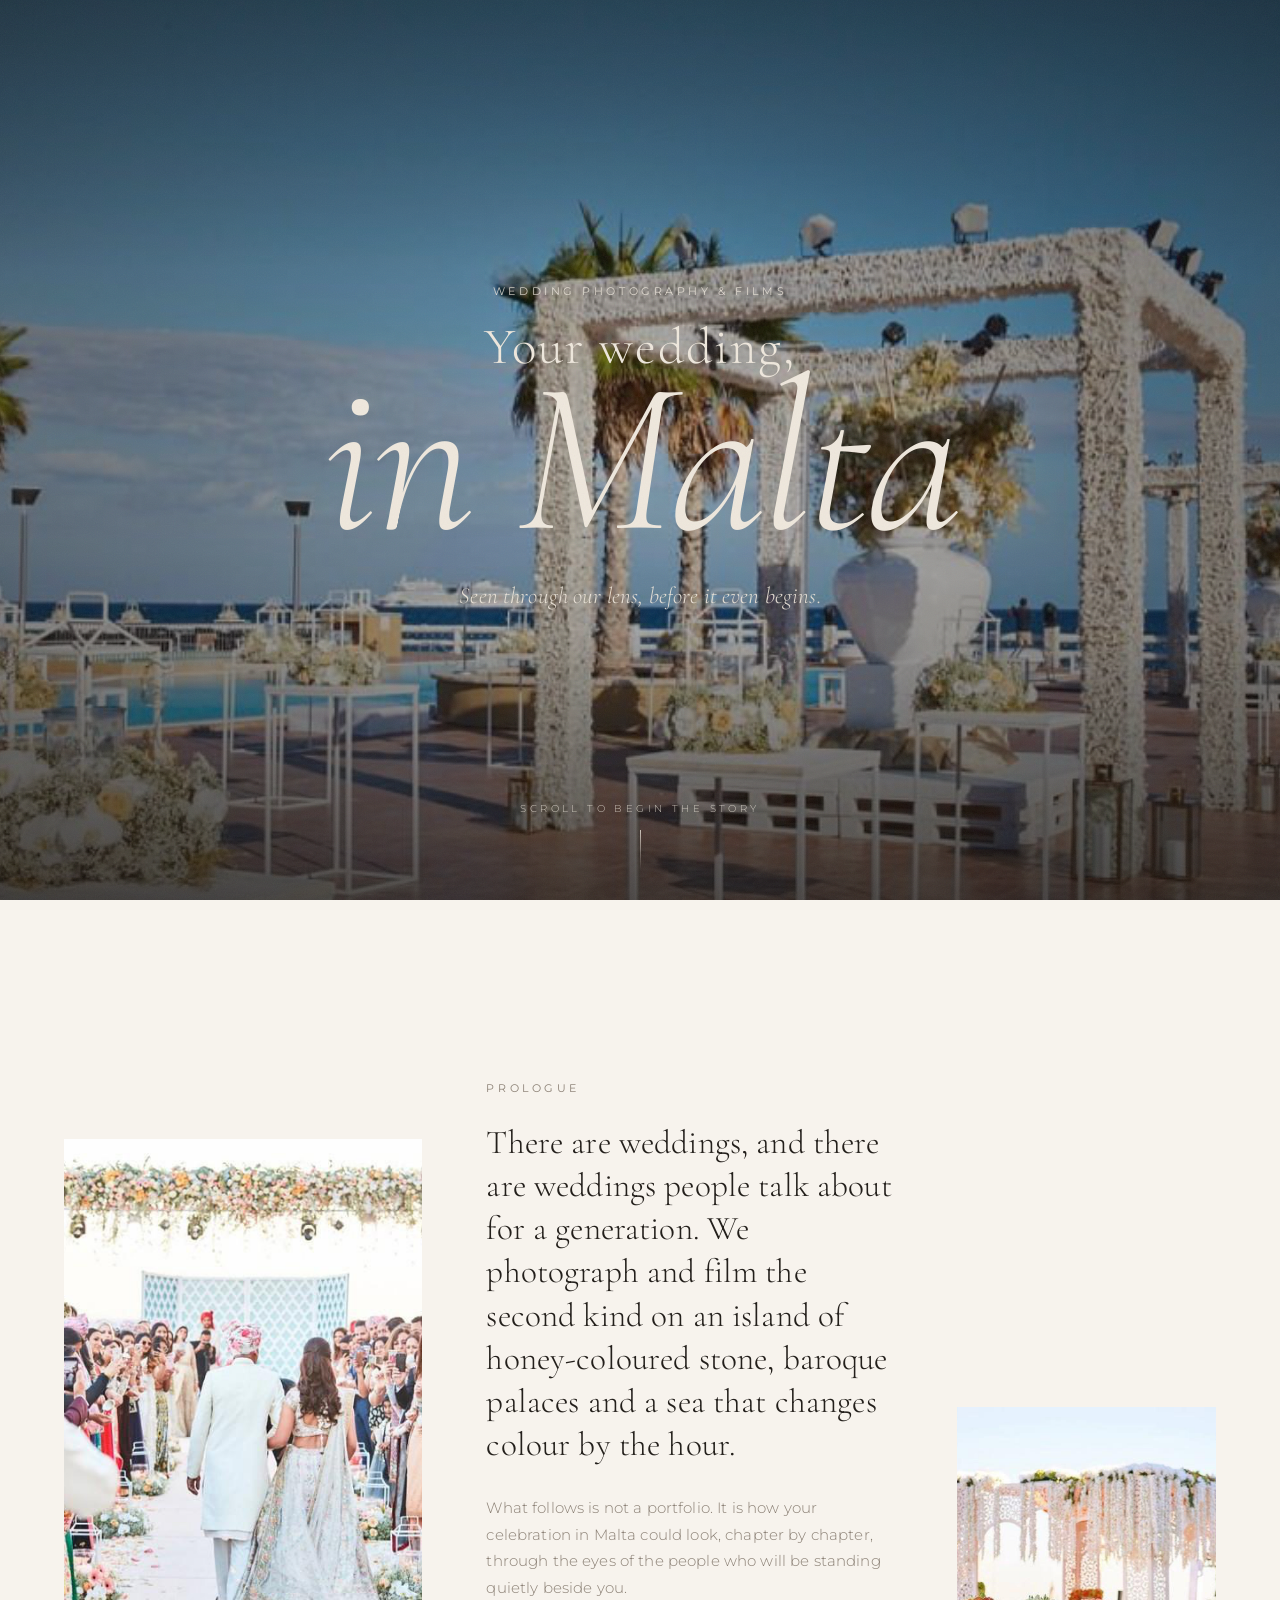
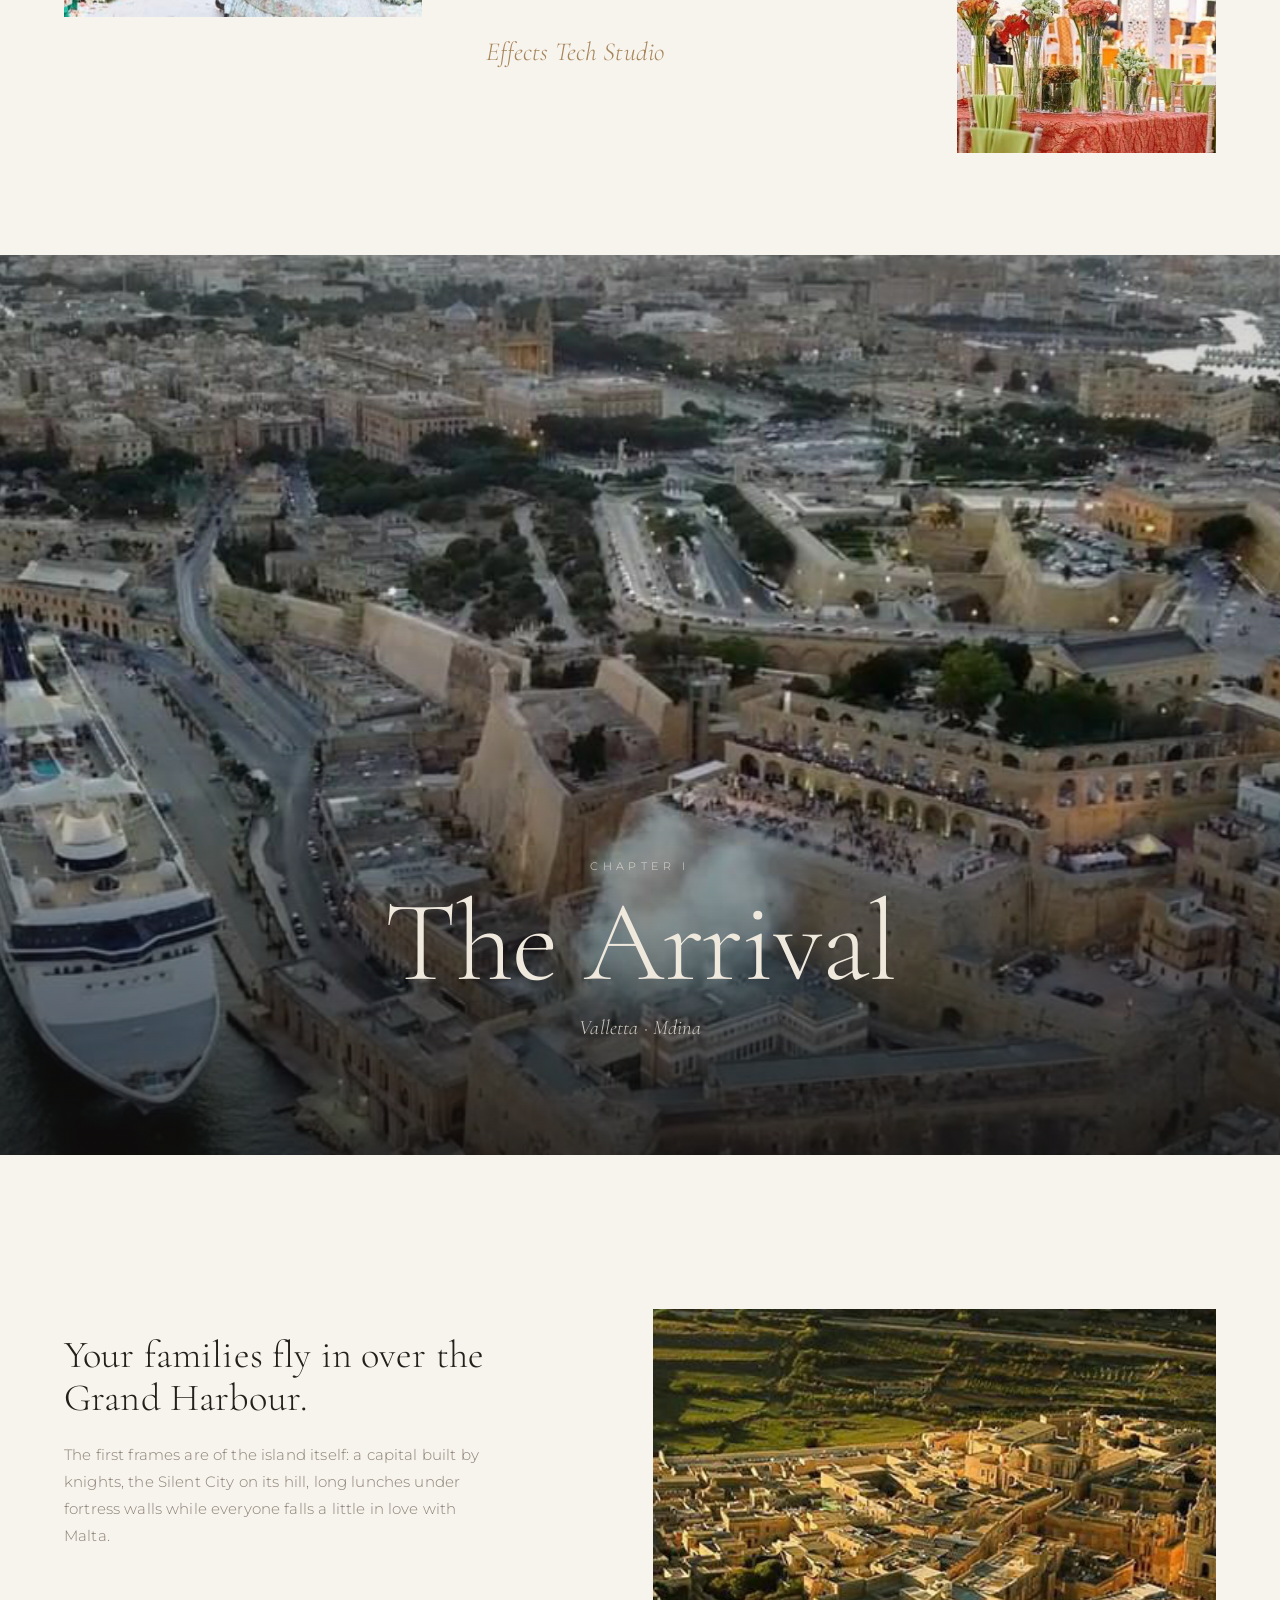
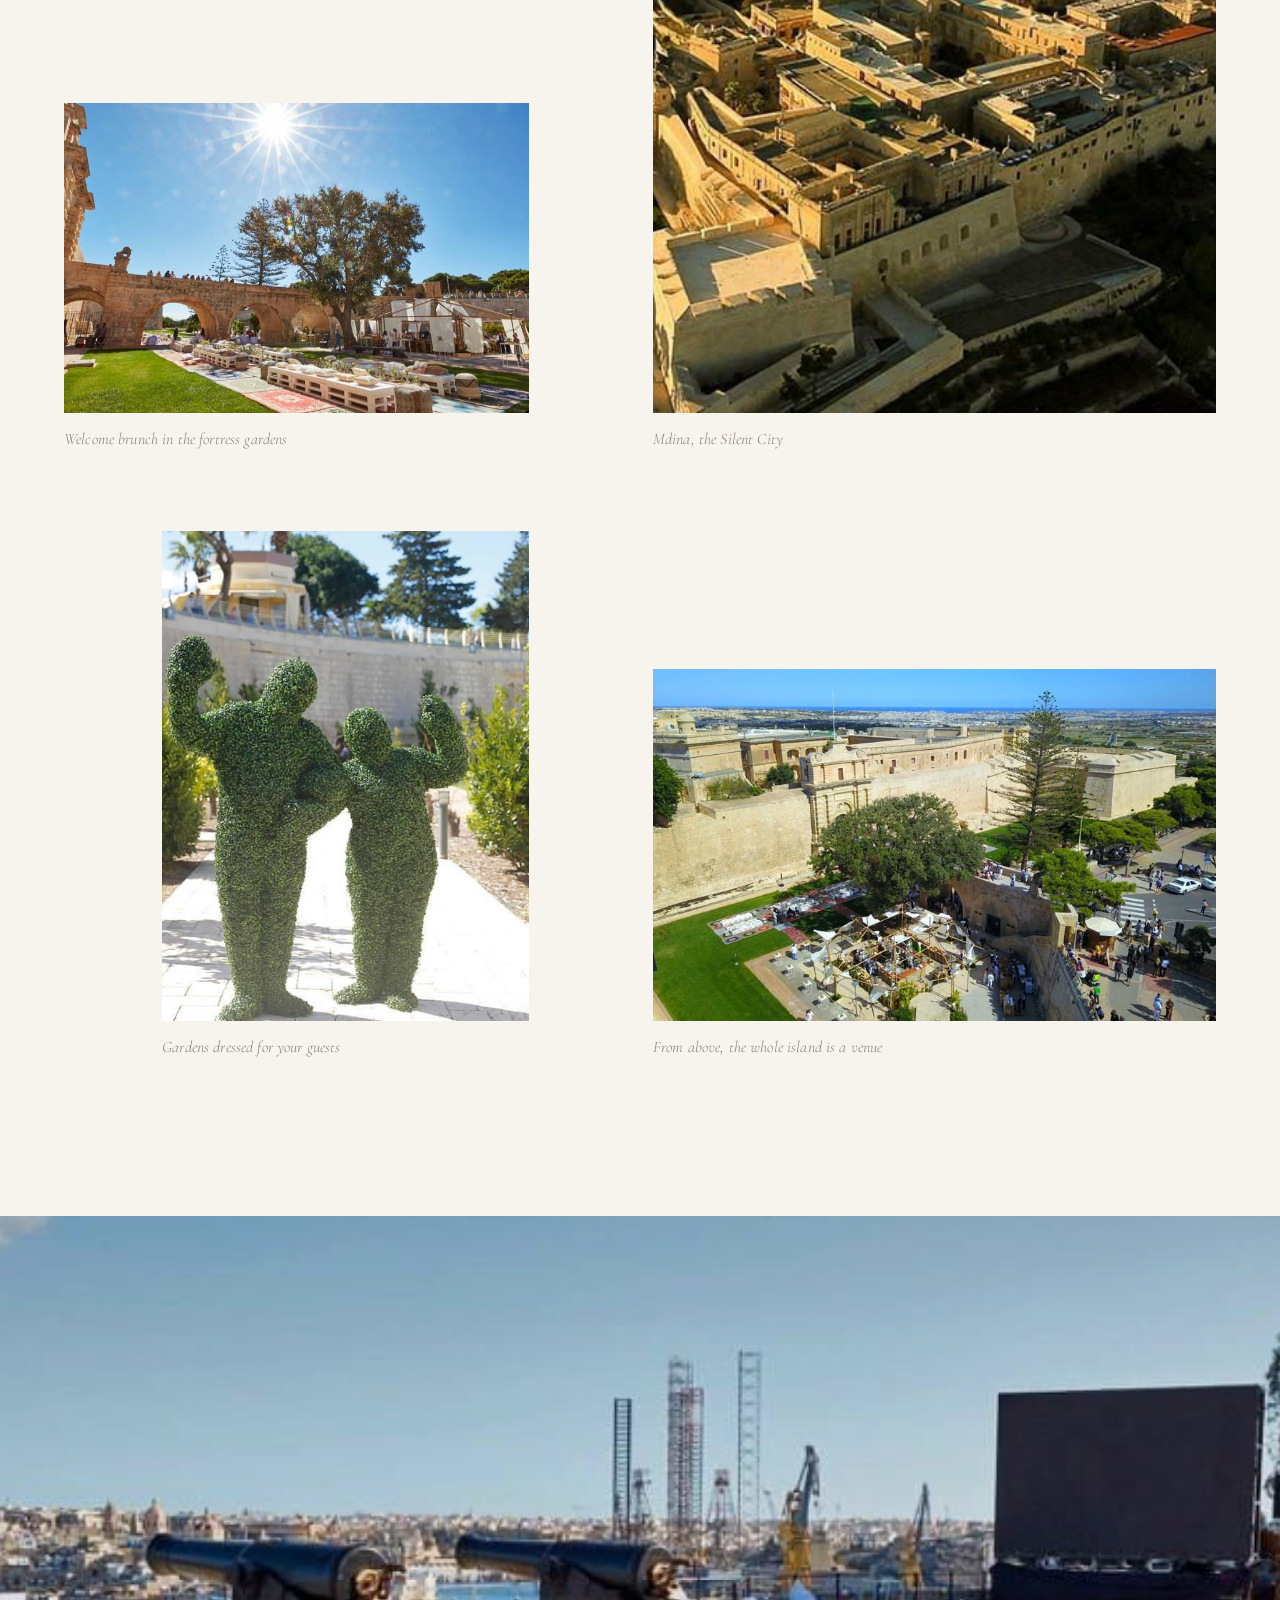
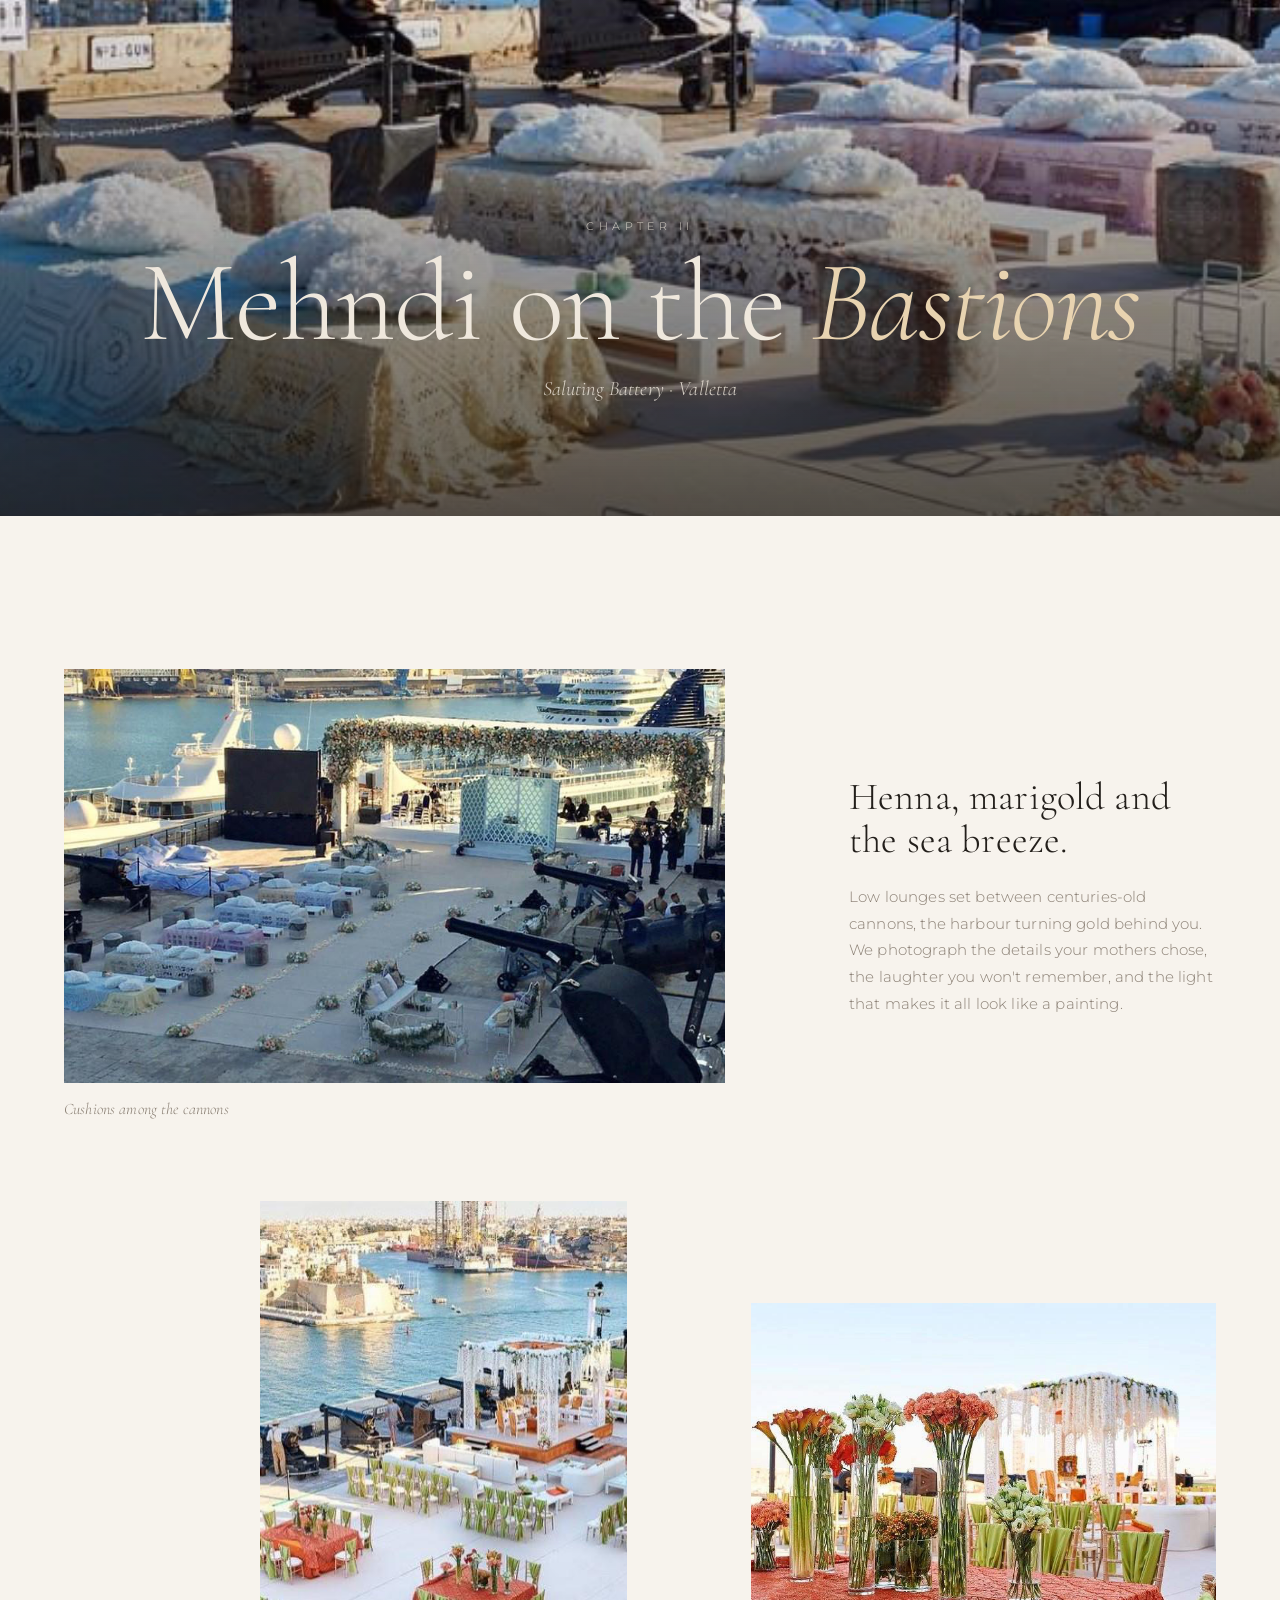
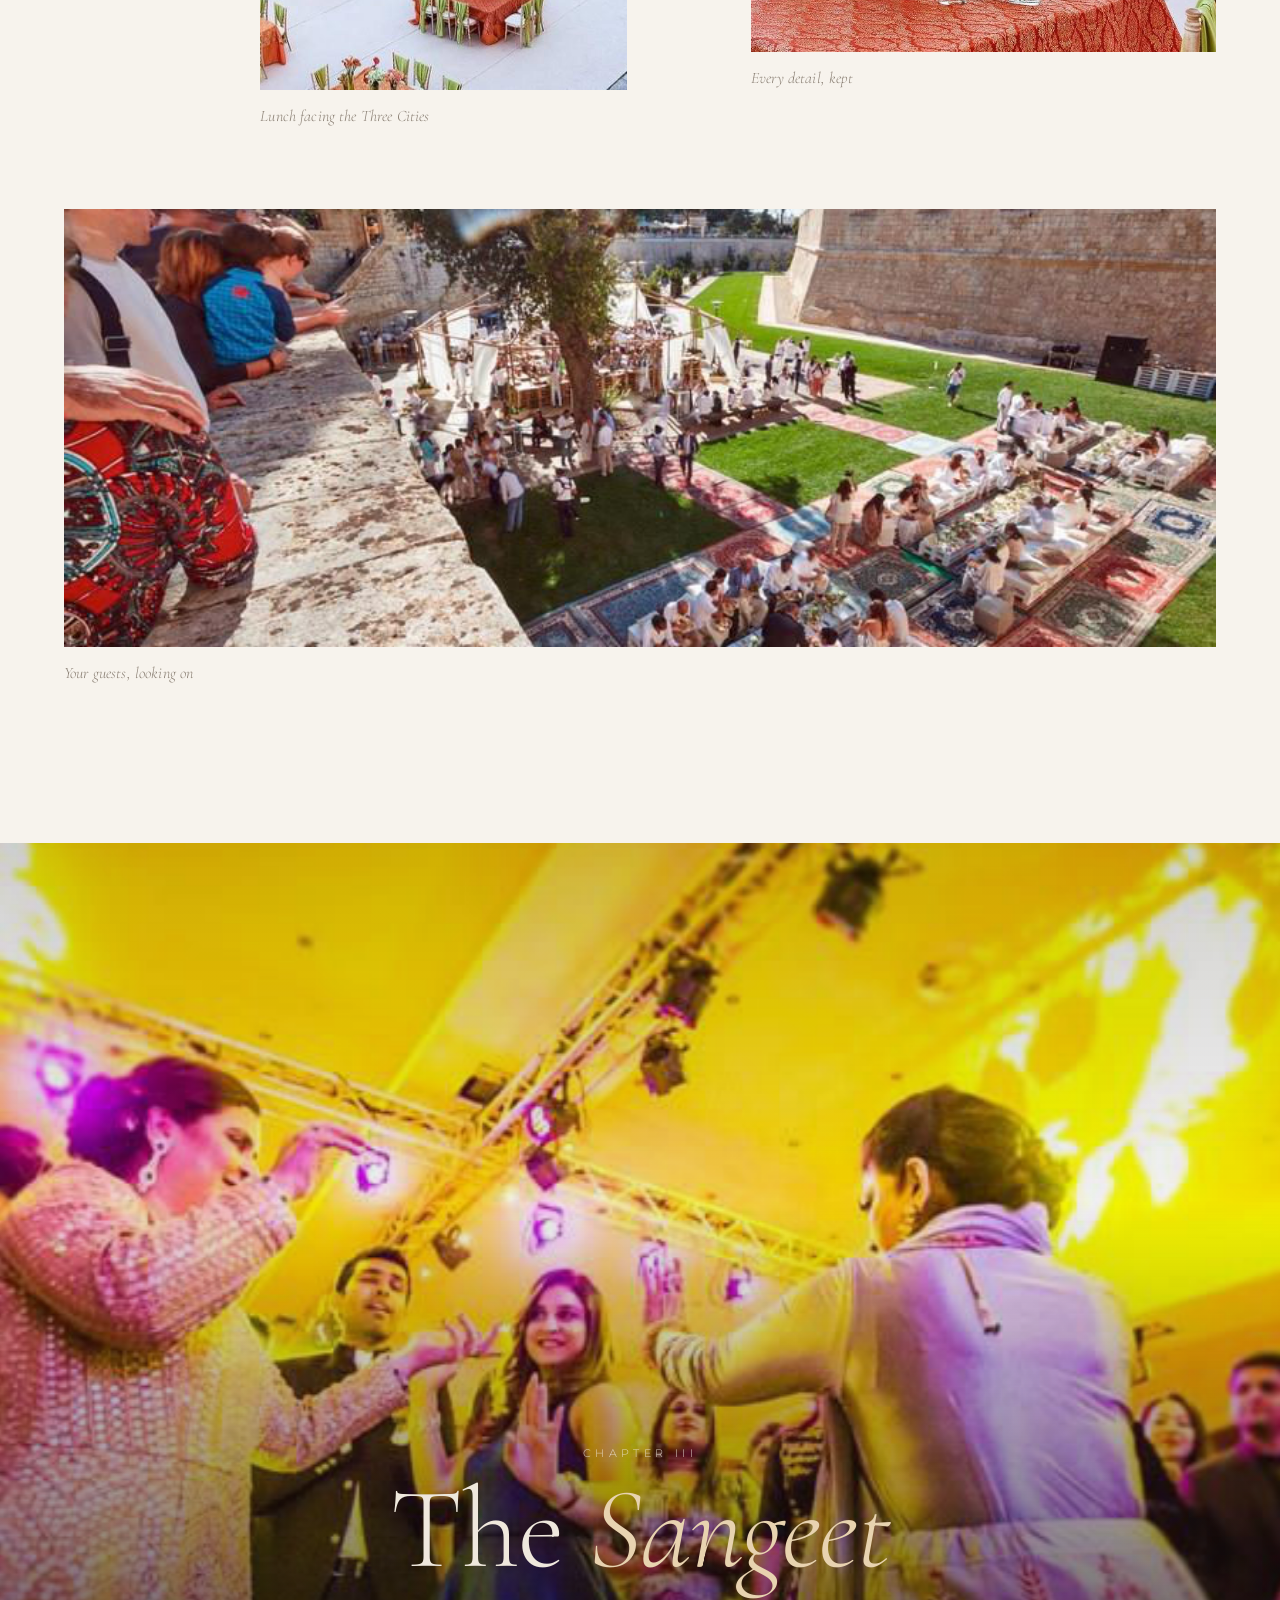
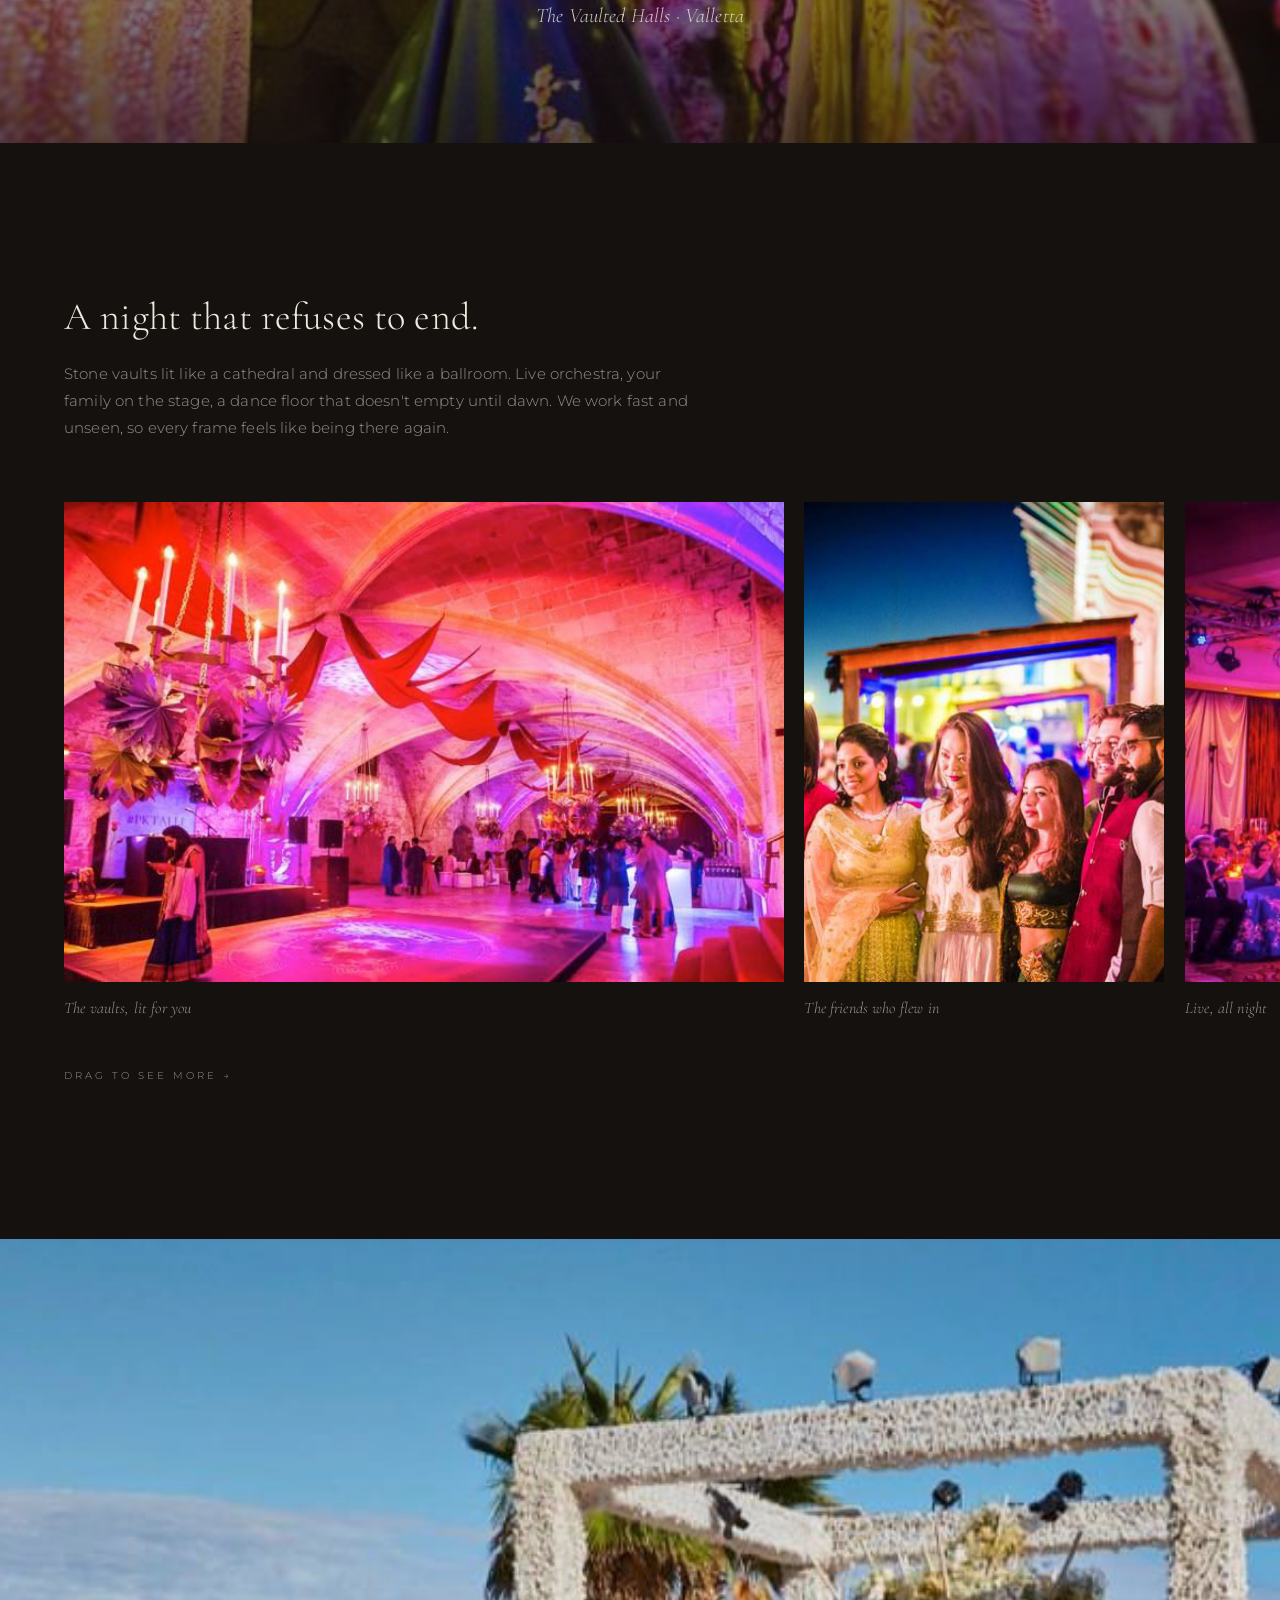
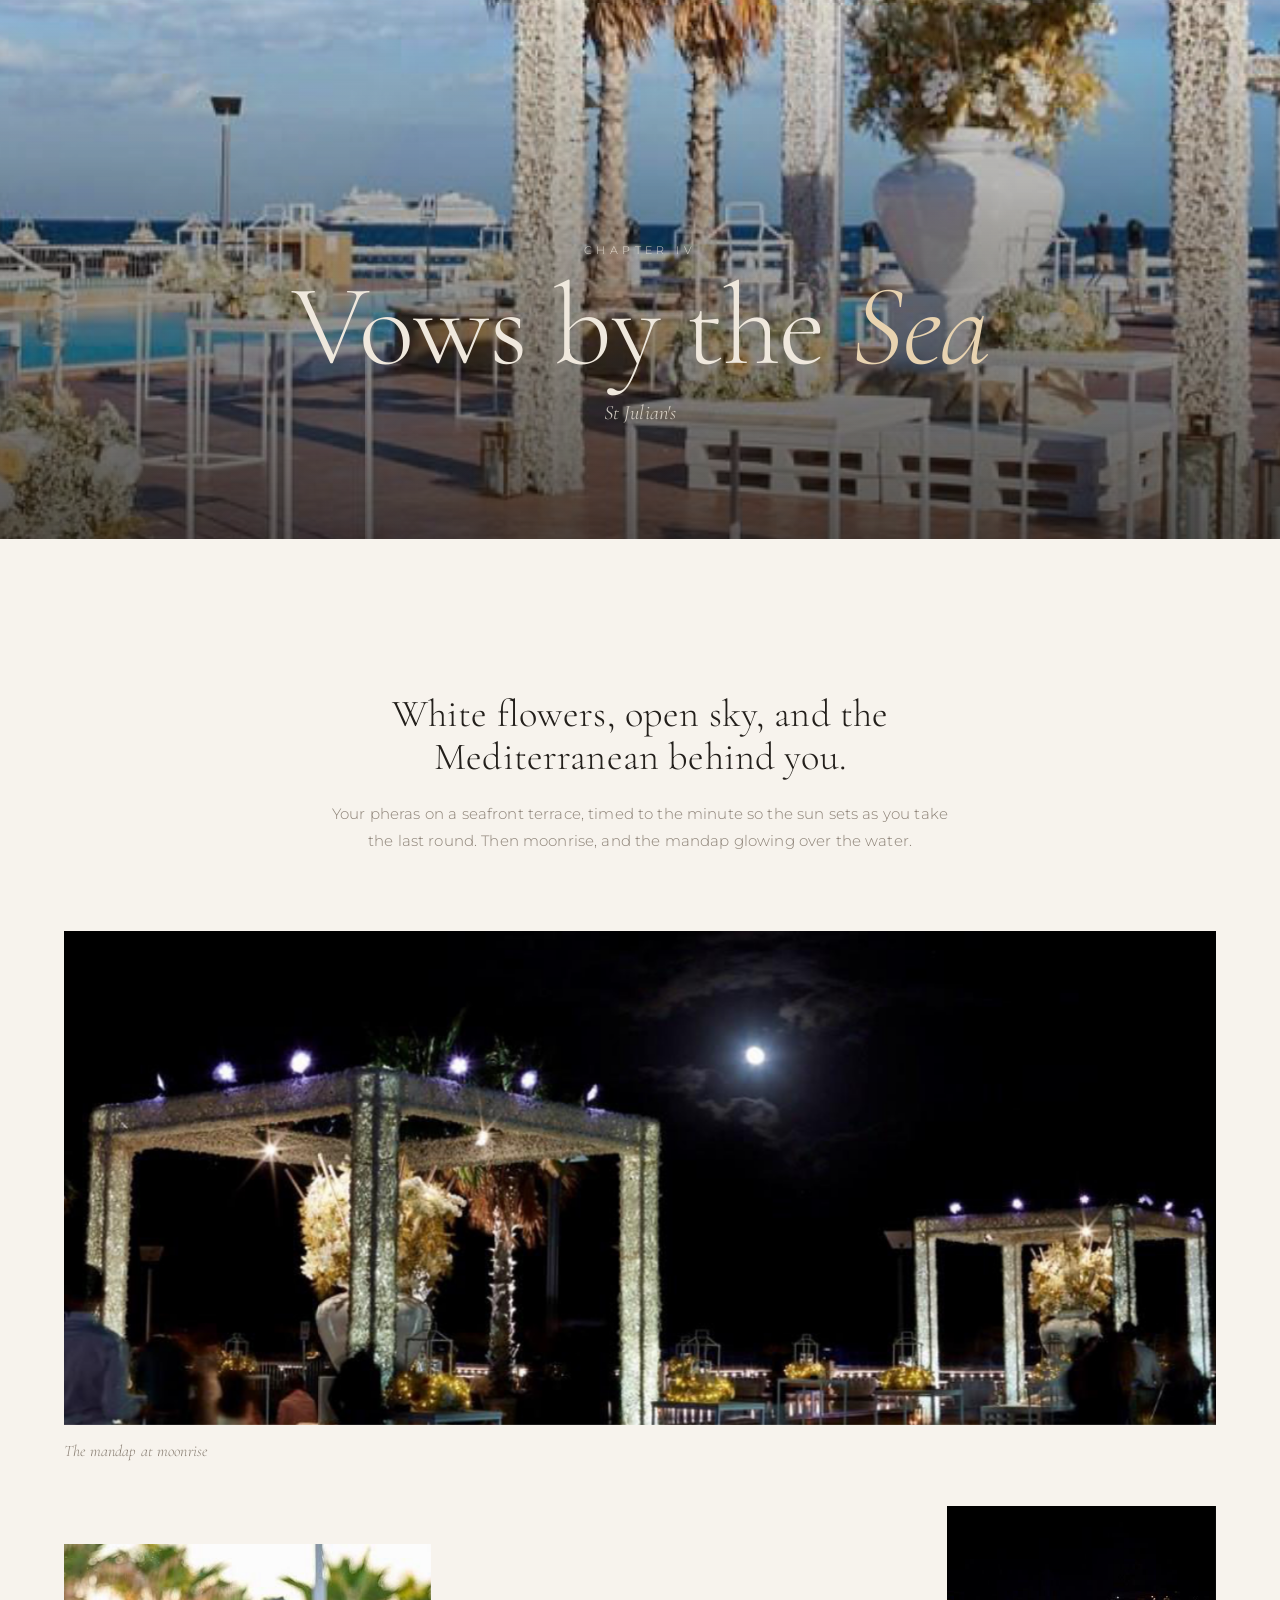
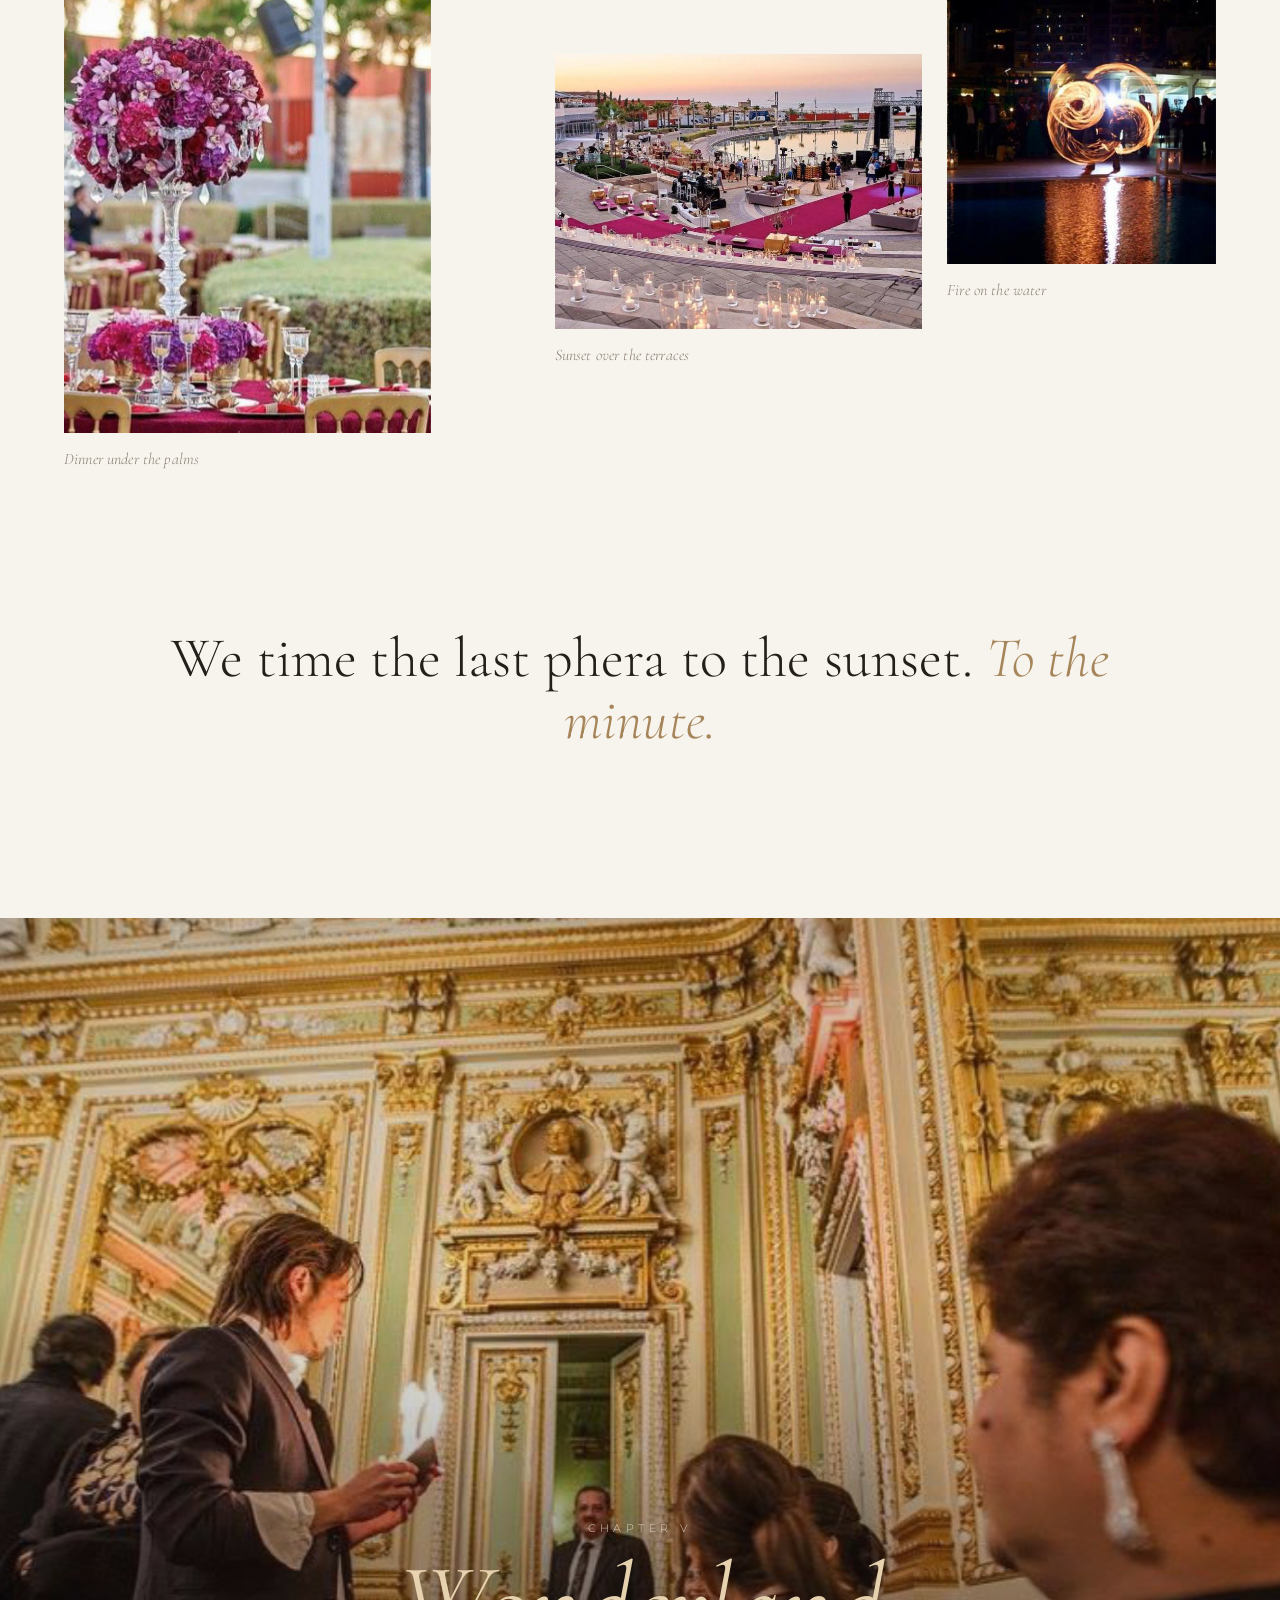
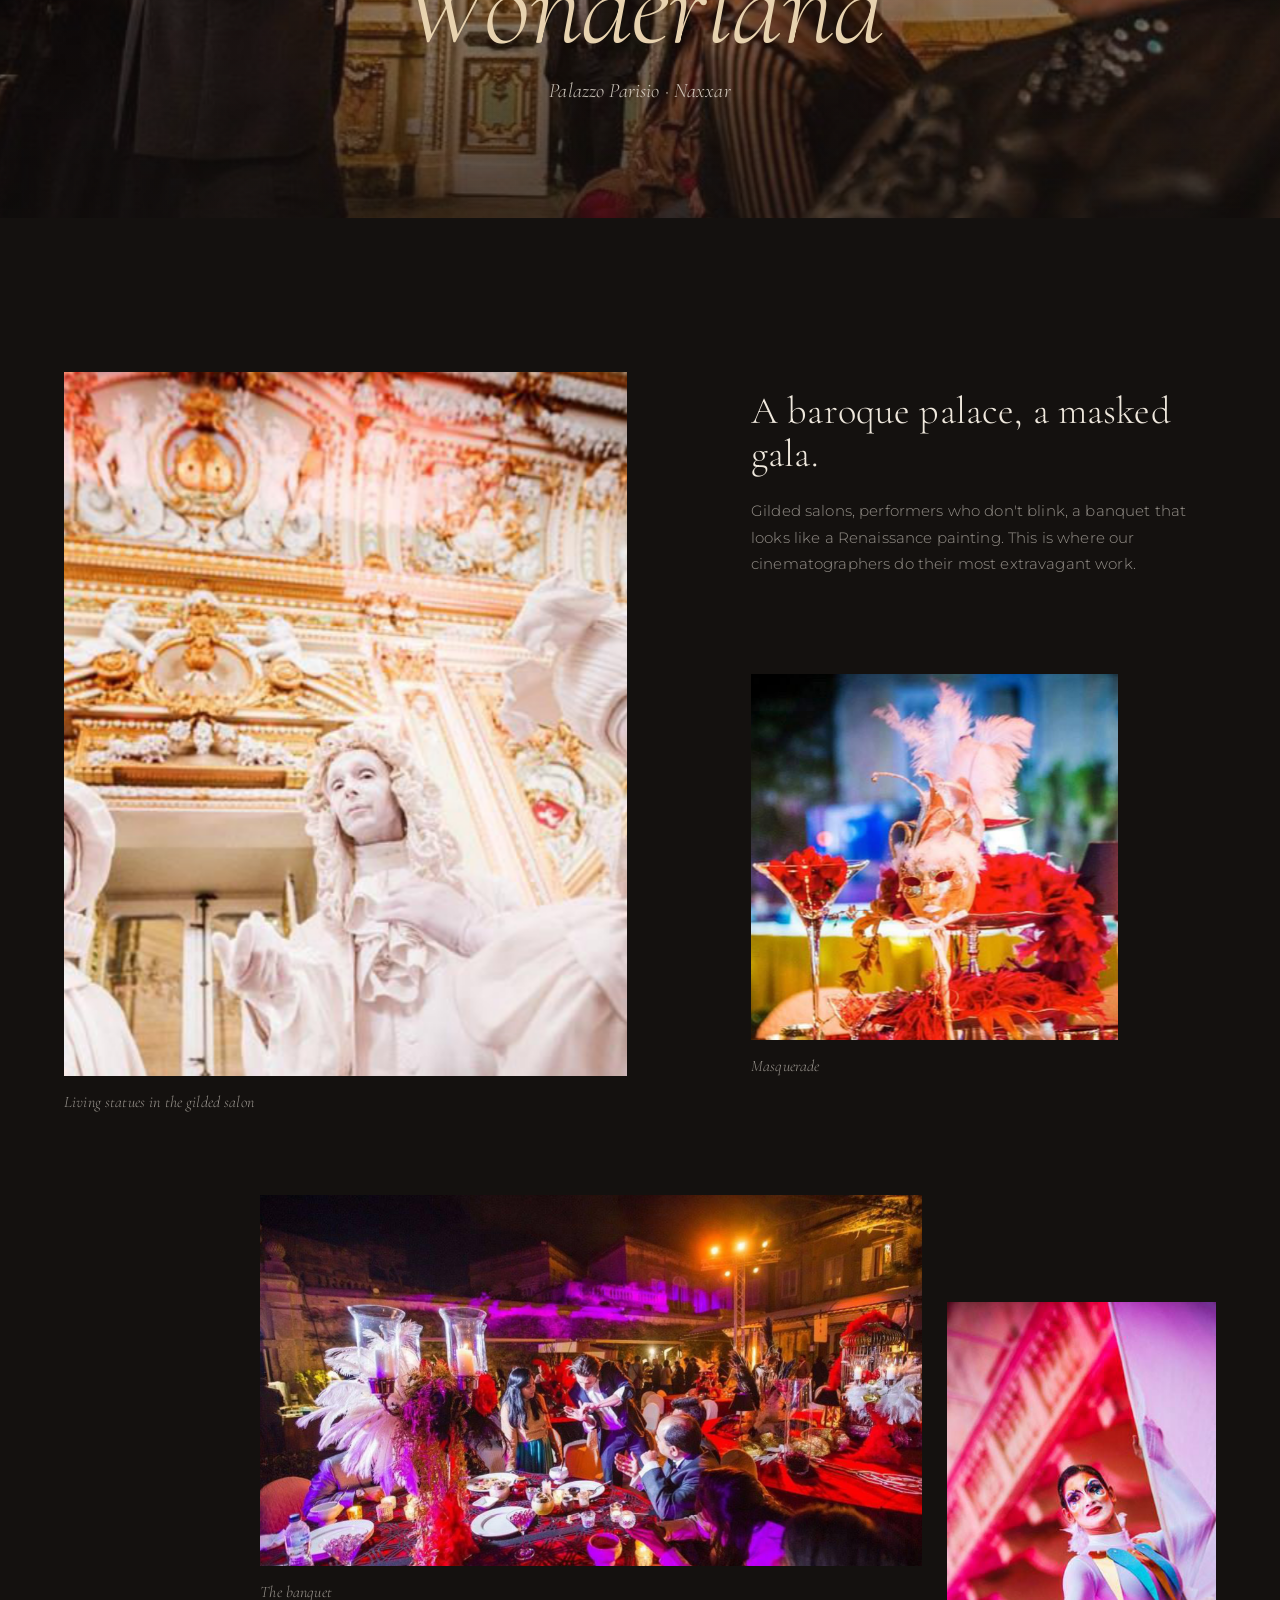
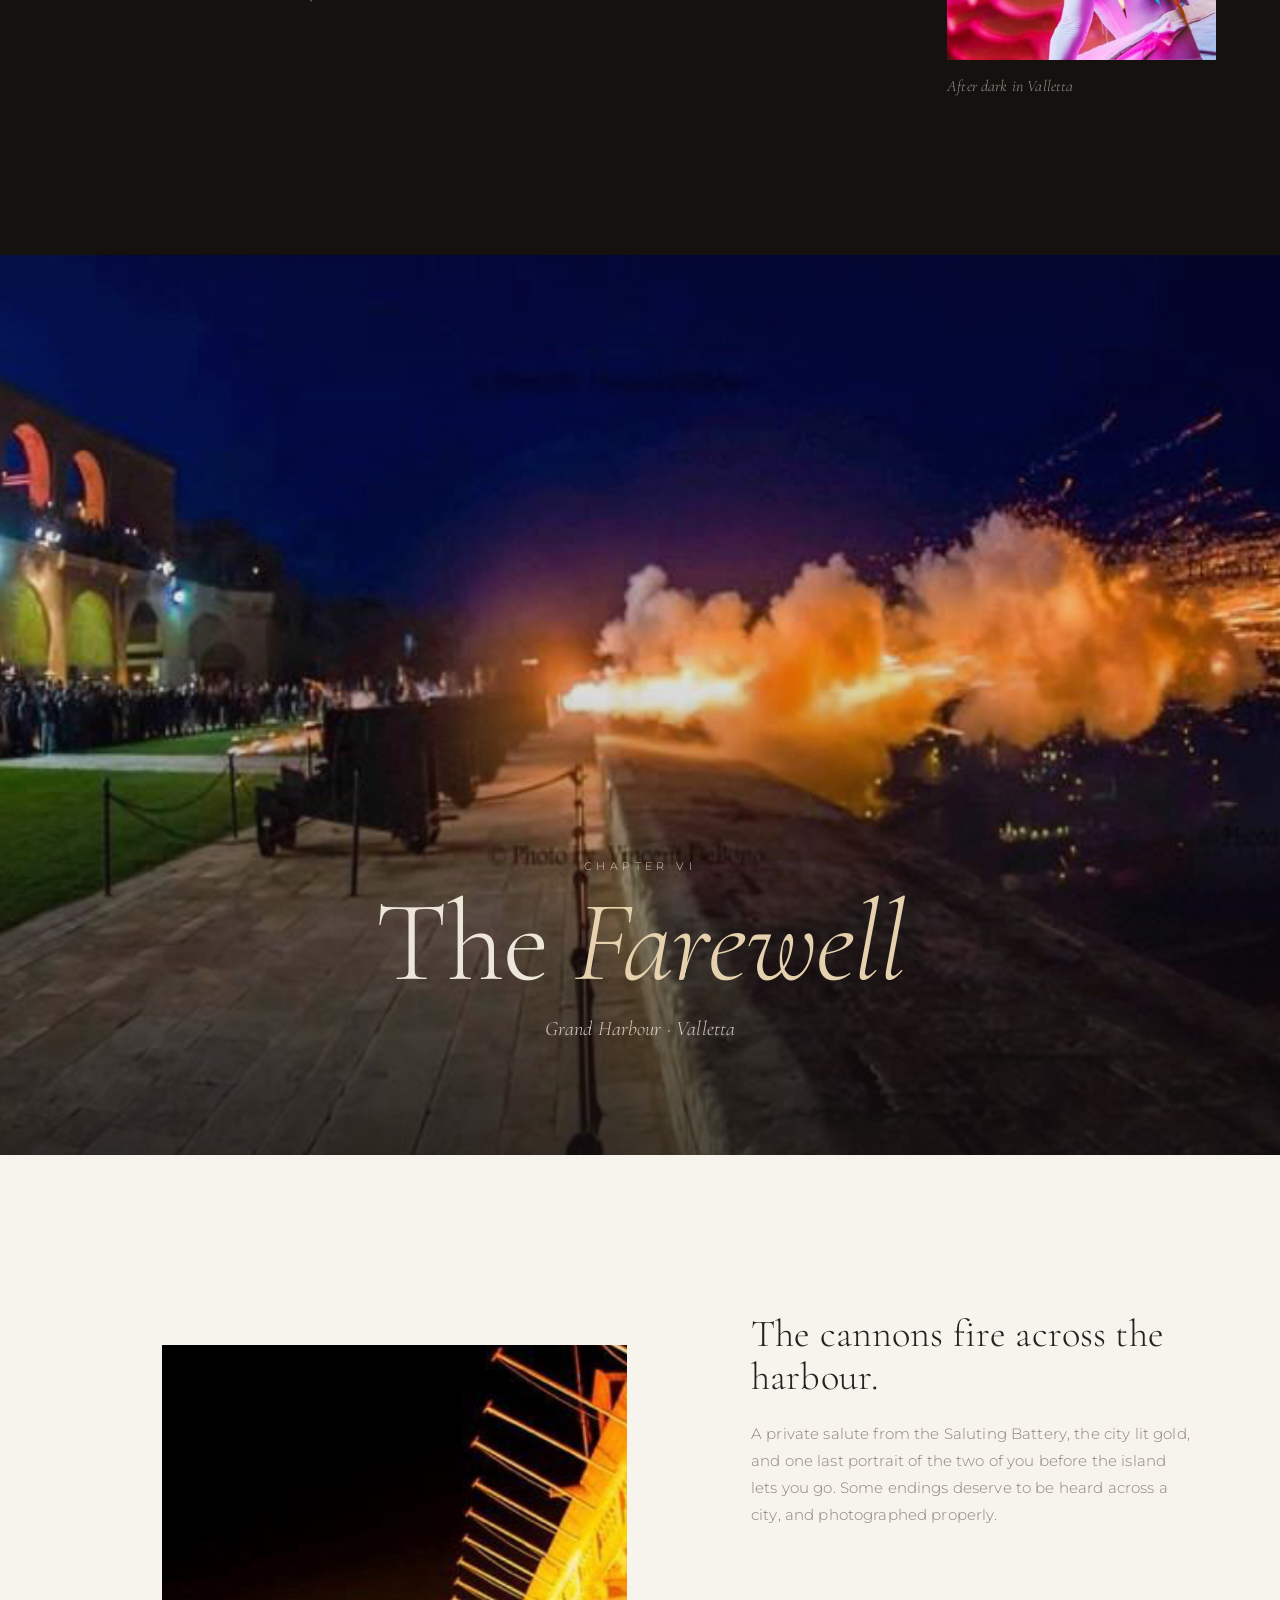
==== commit 261323b0: "Redesign the footer: closing line, graded photo row and link columns" ====
--- a/site/index.html
+++ b/site/index.html
@@ -279,16 +279,34 @@
 </main>
 
 <footer class="footer">
-  <div class="footer__strip">
-    <img src="assets/img/p26_020.jpg" alt="" loading="lazy"><img src="assets/img/p46_038.jpg" alt="" loading="lazy"><img src="assets/img/p09_005.jpg" alt="" loading="lazy"><img src="assets/img/p34_028.jpg" alt="" loading="lazy"><img src="assets/img/p41_033.jpg" alt="" loading="lazy"><img src="assets/img/p18_012.jpg" alt="" loading="lazy">
-  </div>
-  <svg class="logo-mark footer__logo" viewBox="0 0 460 305" fill="none" stroke="currentColor" stroke-width="15" stroke-linecap="square" stroke-linejoin="miter" aria-hidden="true"><path d="M452 72V8H7v289h253v-57H76v-55h144v-60H7"/><path d="M72 70h298v227h-70V128"/></svg>
-  <p class="footer__brand">Effects Tech <em>Studio</em></p>
-  <p class="footer__line">Wedding photography &amp; films · Malta</p>
-  <div class="footer__row">
-    <a href="#top">Back to the beginning</a>
-    <a href="https://effectstech.in" target="_blank" rel="noopener">effectstech.in</a>
-    <span>© 2026 Effects Tech</span>
+  <div class="footer__close">
+    <p class="footer__kicker">Malta, with love</p>
+    <p class="footer__line-big">Every wedding we photograph begins with <em>one conversation.</em></p>
+    <a href="#enquire" class="footer__btn">Enquire about your date</a>
+  </div>
+
+  <div class="footer__gallery" aria-hidden="true">
+    <figure><img src="assets/img/p26_020.jpg" alt="" loading="lazy"></figure>
+    <figure><img src="assets/img/p46_038.jpg" alt="" loading="lazy"></figure>
+    <figure><img src="assets/img/p34_028.jpg" alt="" loading="lazy"></figure>
+    <figure><img src="assets/img/p27_021.jpg" alt="" loading="lazy"></figure>
+    <figure><img src="assets/img/p18_012.jpg" alt="" loading="lazy"></figure>
+  </div>
+
+  <div class="footer__main">
+    <div class="footer__id">
+      <svg class="logo-mark footer__logo" viewBox="0 0 460 305" fill="none" stroke="currentColor" stroke-width="15" stroke-linecap="square" stroke-linejoin="miter" aria-hidden="true"><path d="M452 72V8H7v289h253v-57H76v-55h144v-60H7"/><path d="M72 70h298v227h-70V128"/></svg>
+      <p class="footer__name">Effects Tech</p>
+      <p class="footer__sub">Studio · Malta</p>
+    </div>
+    <div class="footer__col"><h4>The story</h4><a href="#ch1">The Arrival</a><a href="#ch3">The Sangeet</a><a href="#ch4">Vows by the Sea</a><a href="#ch6">The Farewell</a></div>
+    <div class="footer__col"><h4>Experiences</h4><a href="#enquire" data-col="Silver">Silver</a><a href="#enquire" data-col="Gold">Gold</a><a href="#enquire" data-col="Platinum">Platinum</a></div>
+    <div class="footer__col"><h4>Studio</h4><p>Valletta, Malta<br>Mumbai, India</p><a href="https://effectstech.in" target="_blank" rel="noopener">effectstech.in ↗</a></div>
+  </div>
+
+  <div class="footer__base">
+    <span>© 2026 Effects Tech · Wedding photography &amp; films</span>
+    <a href="#top">Back to the beginning ↑</a>
   </div>
 </footer>
 
--- a/site/assets/css/style.css
+++ b/site/assets/css/style.css
@@ -108,10 +108,10 @@
 /* =========================================================
    PROLOGUE
    ========================================================= */
-.prologue{display:grid;grid-template-columns:repeat(12,1fr);gap:24px;padding:clamp(120px,14vw,220px) var(--pad);align-items:start}
-.prologue__a{grid-column:1/5;grid-row:1/3;--ar:3/4}
-.prologue__text{grid-column:6/10;grid-row:1;padding-top:6vw}
-.prologue__b{grid-column:10/13;grid-row:2;--ar:3/4}
+.prologue{display:grid;grid-template-columns:repeat(12,1fr);gap:clamp(20px,3vw,48px);align-items:center!important;padding:clamp(120px,14vw,220px) var(--pad);align-items:start}
+.prologue__a{grid-column:1/5;grid-row:1;--ar:3/4}
+.prologue__text{grid-column:5/10;grid-row:1;padding:0 clamp(0px,2vw,30px)}
+.prologue__b{grid-column:10/13;grid-row:1;--ar:3/4;align-self:end;margin-bottom:-6vw}
 .lead{font-family:var(--serif);font-weight:300;font-size:clamp(26px,2.6vw,40px);line-height:1.3}
 .prologue .body{margin-top:28px;max-width:440px;color:var(--taupe)}
 .sign{font-family:var(--serif);font-style:italic;font-size:26px;color:var(--gold);margin-top:26px}
@@ -249,15 +249,34 @@
 .form__note{font-family:var(--serif);font-style:italic;font-size:22px;color:var(--gold);min-height:1.4em}
 
 /* footer */
-.footer{background:var(--noir);color:var(--on-noir);text-align:center;padding:0 0 34px}
-.footer__strip{display:grid;grid-template-columns:repeat(6,1fr)}
-.footer__strip img{width:100%;aspect-ratio:1;object-fit:cover;filter:saturate(.85);transition:filter .6s}
-.footer__strip img:hover{filter:none}
-.footer__brand{font-family:var(--serif);font-weight:300;font-size:clamp(50px,9vw,150px);line-height:1;margin-top:clamp(70px,8vw,110px);letter-spacing:.02em}
-.footer__brand em{color:#e8d3b0}
-.footer__line{font-size:10px;letter-spacing:.38em;text-transform:uppercase;color:var(--on-noir-soft);margin-top:14px}
-.footer__row{display:flex;justify-content:center;flex-wrap:wrap;gap:16px 50px;margin:60px var(--pad) 0;padding-top:26px;border-top:1px solid var(--line-noir);font-size:10px;letter-spacing:.24em;text-transform:uppercase;color:var(--on-noir-soft)}
-.footer__row a:hover{color:var(--on-noir)}
+.footer{background:var(--noir);color:var(--on-noir);padding:clamp(110px,12vw,180px) var(--pad) 34px}
+.footer__close{text-align:center;max-width:900px;margin:0 auto}
+.footer__kicker{font-size:10.5px;letter-spacing:.36em;text-transform:uppercase;color:var(--on-noir-soft)}
+.footer__line-big{font-family:var(--serif);font-weight:300;font-size:clamp(38px,4.8vw,72px);line-height:1.08;margin:22px 0 40px}
+.footer__line-big em{color:#e8d3b0}
+.footer__btn{display:inline-block;padding:18px 40px;border:1px solid rgba(232,211,176,.6);color:#e8d3b0;font-size:10.5px;letter-spacing:.32em;text-transform:uppercase;transition:background .5s,color .5s}
+.footer__btn:hover{background:#e8d3b0;color:var(--noir)}
+.footer__gallery{display:grid;grid-template-columns:repeat(5,1fr);gap:clamp(10px,1.4vw,20px);margin:clamp(80px,9vw,130px) 0}
+.footer__gallery figure{margin:0;overflow:hidden}
+.footer__gallery figure:nth-child(even){margin-top:48px}
+.footer__gallery img{width:100%;aspect-ratio:4/5;object-fit:cover;filter:saturate(.7) sepia(.15) brightness(.85) contrast(1.05);transition:filter .8s var(--ease),transform 1.4s var(--ease)}
+.footer__gallery figure:hover img{filter:none;transform:scale(1.04)}
+.footer__main{display:grid;grid-template-columns:1.6fr 1fr 1fr 1fr;gap:40px;padding:56px 0;border-top:1px solid var(--line-noir)}
+.footer__logo{width:64px;color:#e8d3b0;margin:0 0 18px}
+.footer__name{font-family:var(--serif);font-size:26px;letter-spacing:.24em;text-transform:uppercase;line-height:1.1}
+.footer__sub{font-family:var(--serif);font-style:italic;font-size:18px;color:var(--on-noir-soft);margin-top:6px}
+.footer__col{display:flex;flex-direction:column;gap:8px;font-size:13.5px}
+.footer__col h4{font-weight:400;font-size:10px;letter-spacing:.32em;text-transform:uppercase;color:#e8d3b0;margin-bottom:10px}
+.footer__col a,.footer__col p{color:var(--on-noir-soft);transition:color .4s}
+.footer__col a:hover{color:var(--on-noir)}
+.footer__base{display:flex;justify-content:space-between;flex-wrap:wrap;gap:12px;padding-top:26px;border-top:1px solid var(--line-noir);font-size:10px;letter-spacing:.22em;text-transform:uppercase;color:var(--on-noir-soft)}
+.footer__base a:hover{color:var(--on-noir)}
+@media (max-width:900px){
+  .footer__gallery{grid-template-columns:repeat(3,1fr)}
+  .footer__gallery figure:nth-child(n+4){display:none}
+  .footer__main{grid-template-columns:1fr 1fr}
+  .footer__id{grid-column:1/-1}
+}
 
 /* lightbox, reel, cursor */
 .lightbox,.reelbox{position:fixed;inset:0;z-index:600;background:rgba(20,17,15,.96);display:grid;place-items:center;opacity:0;pointer-events:none;transition:opacity .6s var(--ease);color:var(--on-noir)}
@@ -296,7 +315,6 @@
   .enquire{grid-template-columns:1fr}
   .enquire__img{height:55vh}
   .row{grid-template-columns:1fr}
-  .footer__strip{grid-template-columns:repeat(3,1fr)}
   .index a{flex-direction:column;align-items:center;gap:0}
   .index a i,.index a span{width:auto;text-align:center}
 }
@@ -324,8 +342,6 @@
 .nav__words{display:flex;flex-direction:column;text-align:left;line-height:1.1}
 .nav__words span{font-family:var(--serif);font-weight:400;font-size:22px;letter-spacing:.2em;text-transform:uppercase}
 .nav__words em{font-size:15px;letter-spacing:.08em}
-.footer__logo{width:clamp(70px,7vw,96px);margin:clamp(70px,8vw,110px) auto 0;color:#e8d3b0}
-.footer__brand{margin-top:26px}
 @media (max-width:900px){.nav__logo{width:34px}.nav__words span{font-size:15px;letter-spacing:.14em}.nav__words em{font-size:12px}.nav__brand{gap:10px}}
 @media (max-width:520px){.nav__words{display:none}.nav__logo{width:40px}}
 .nav__brand .nav__words{text-transform:none;letter-spacing:0;font-size:inherit}
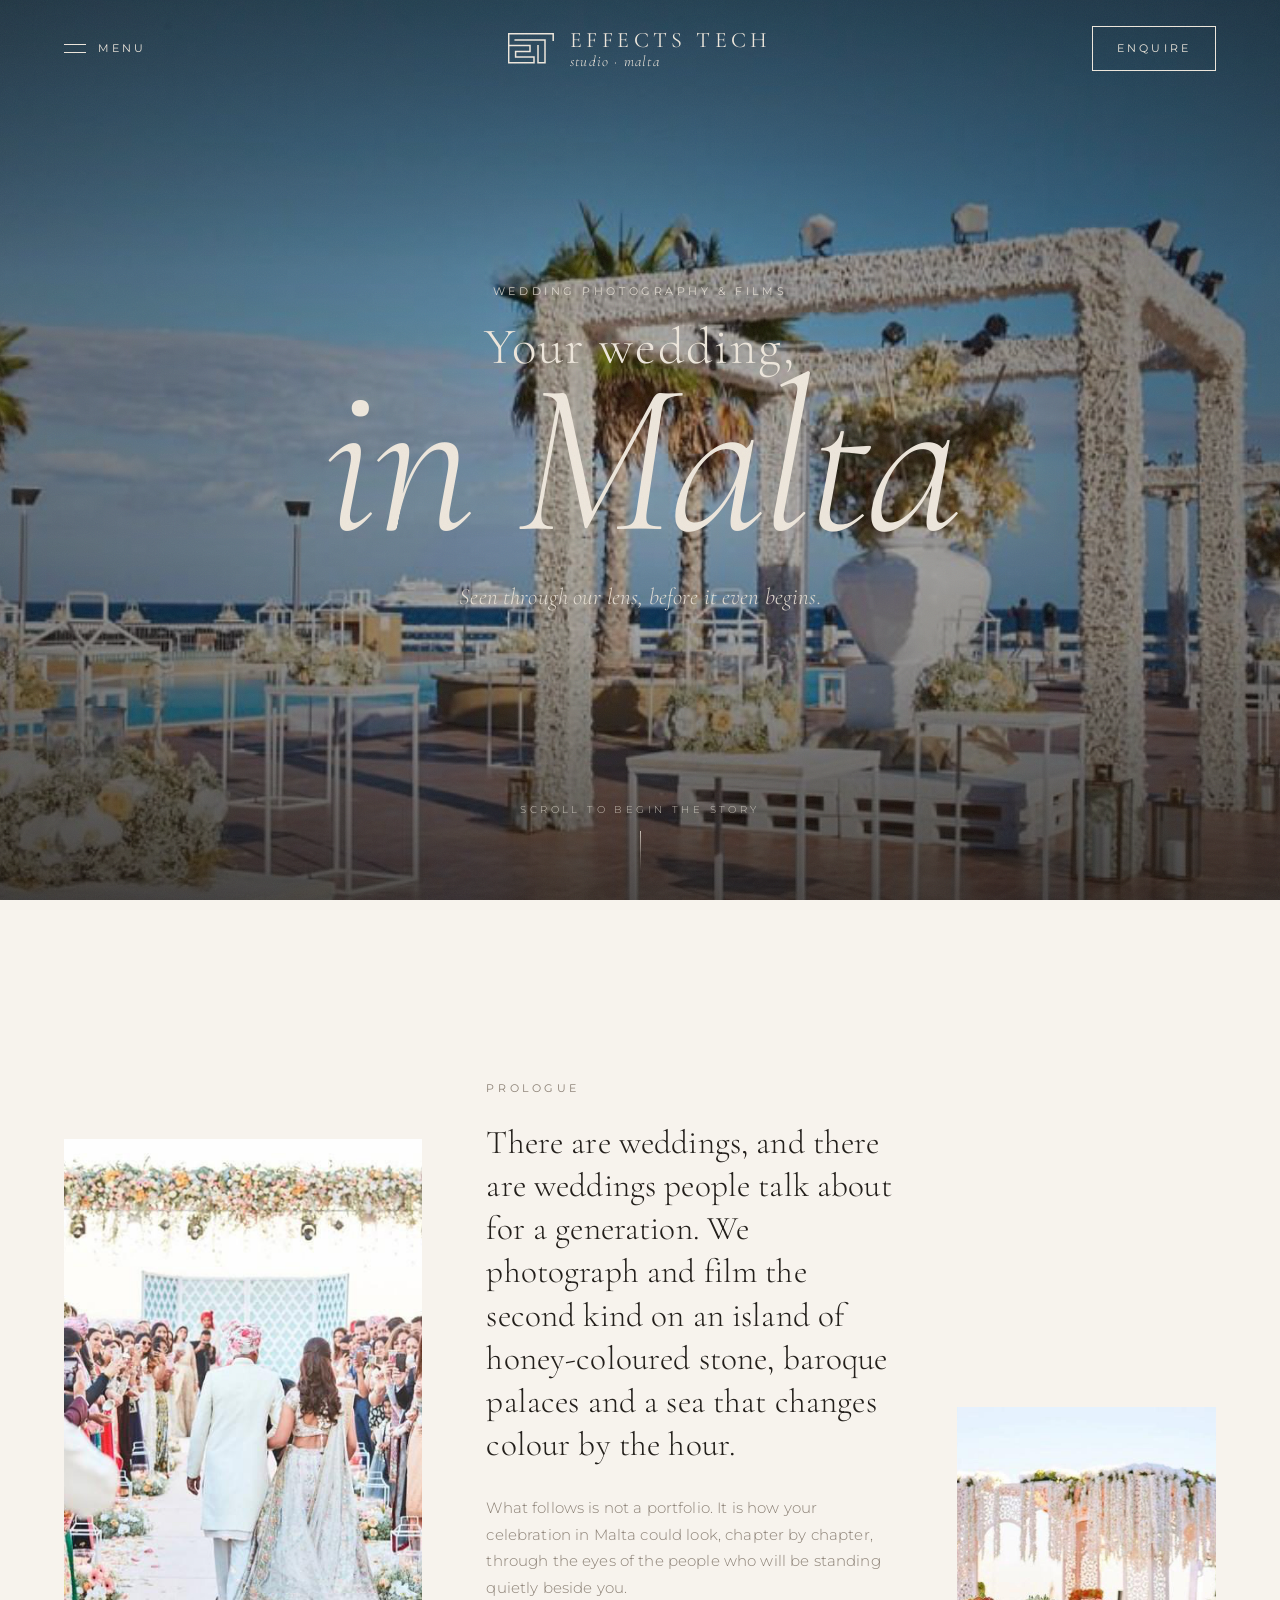
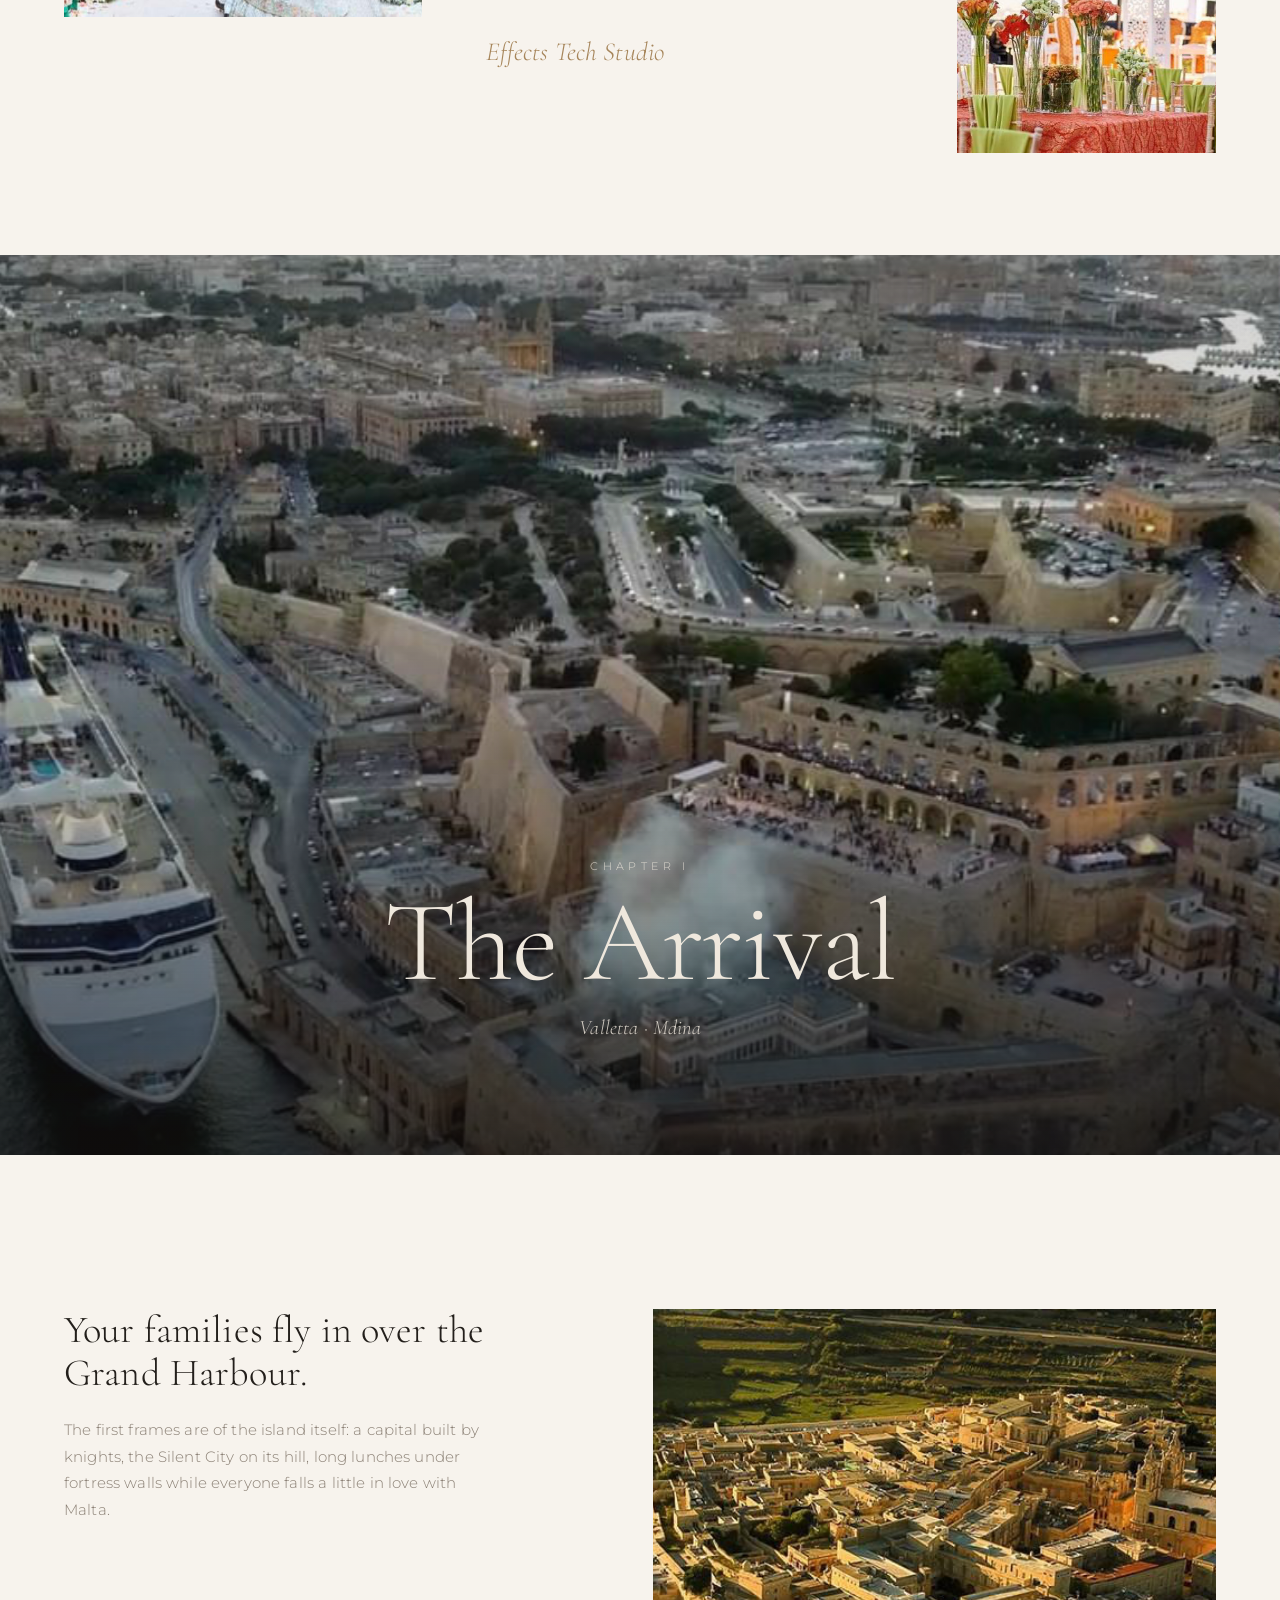
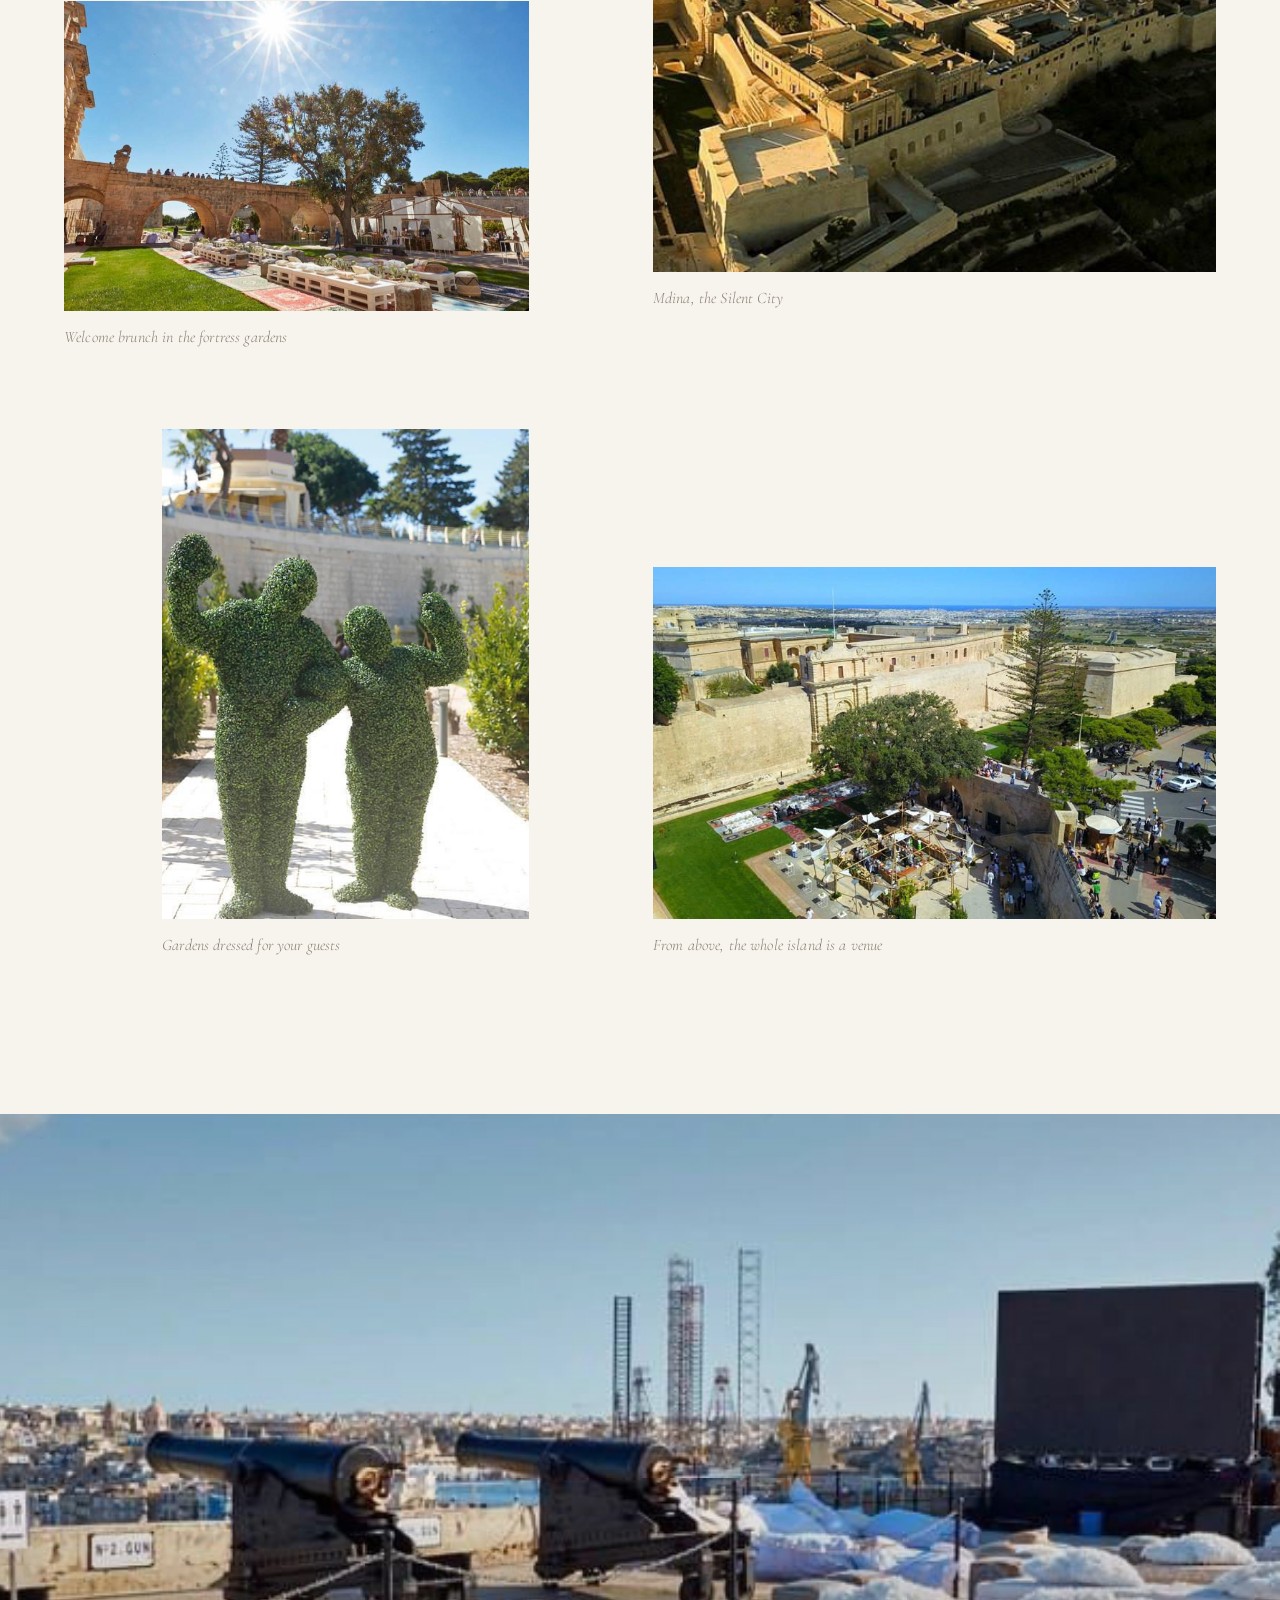
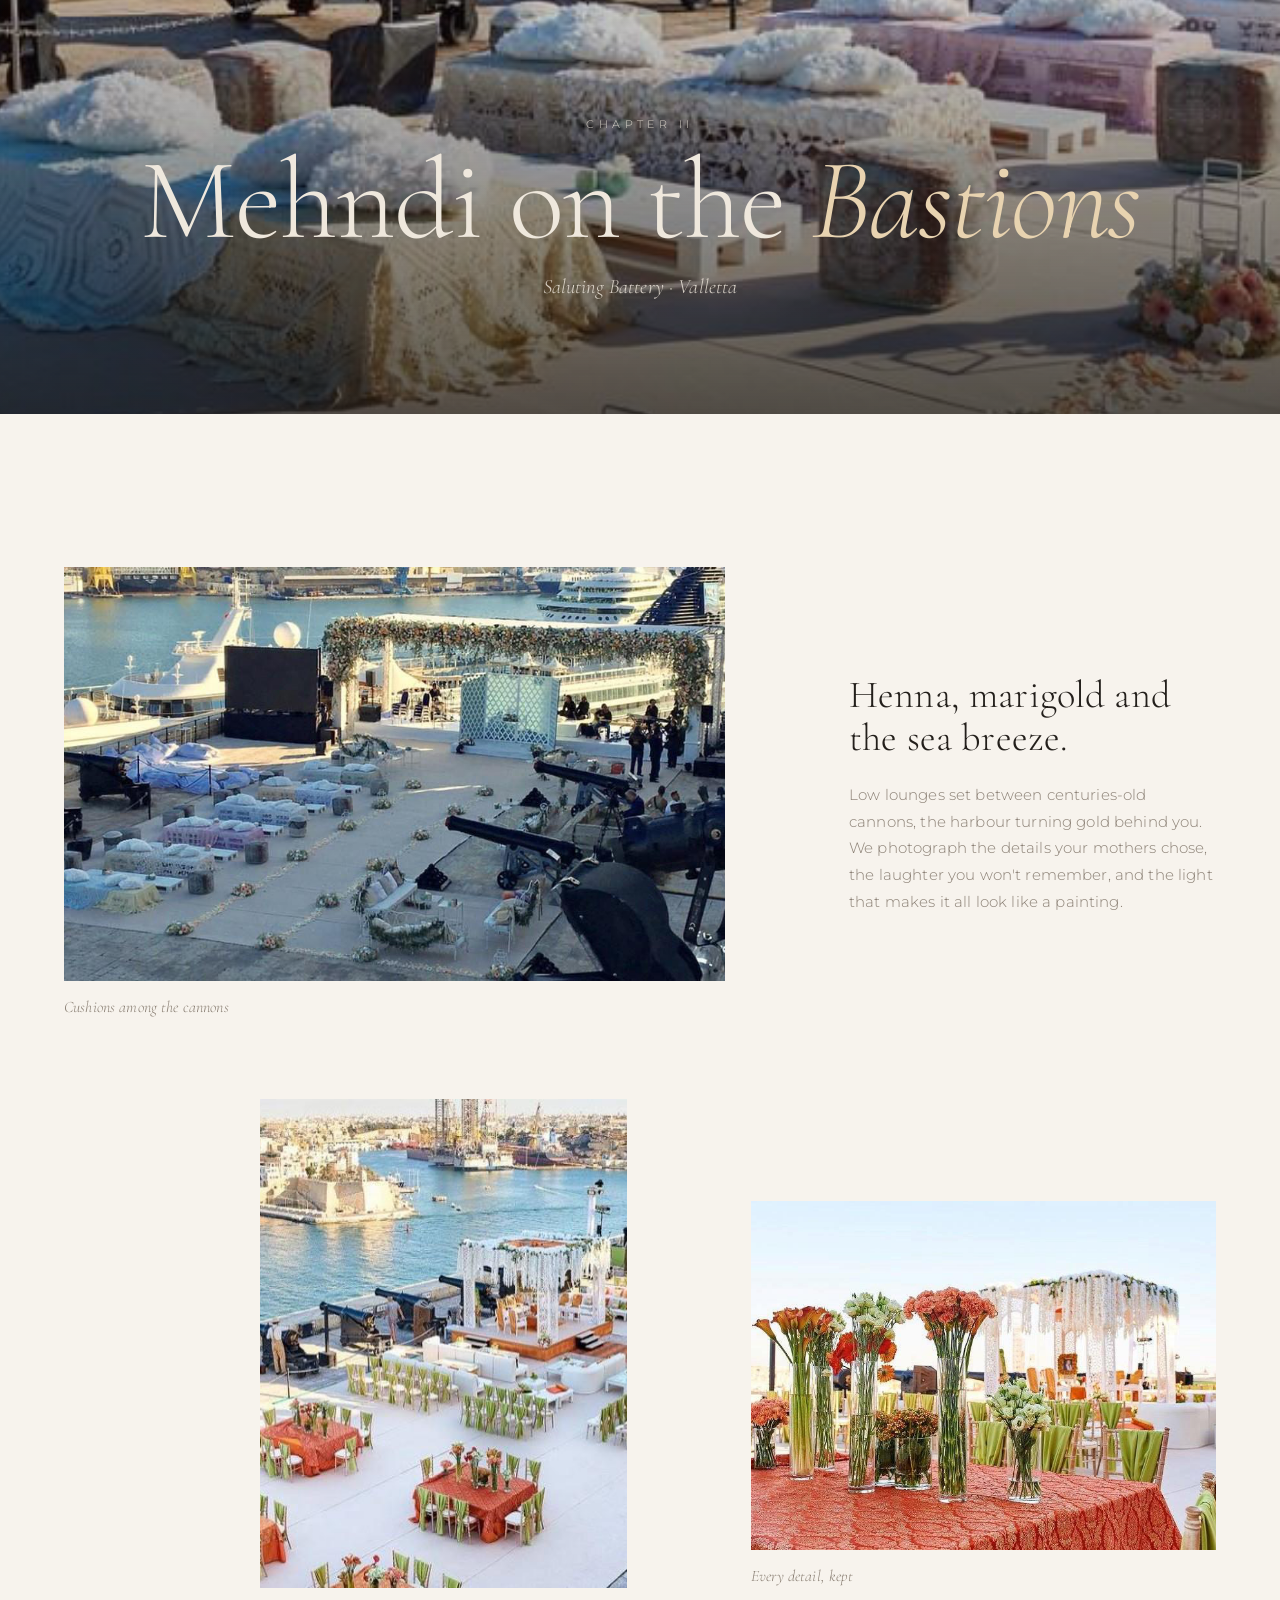
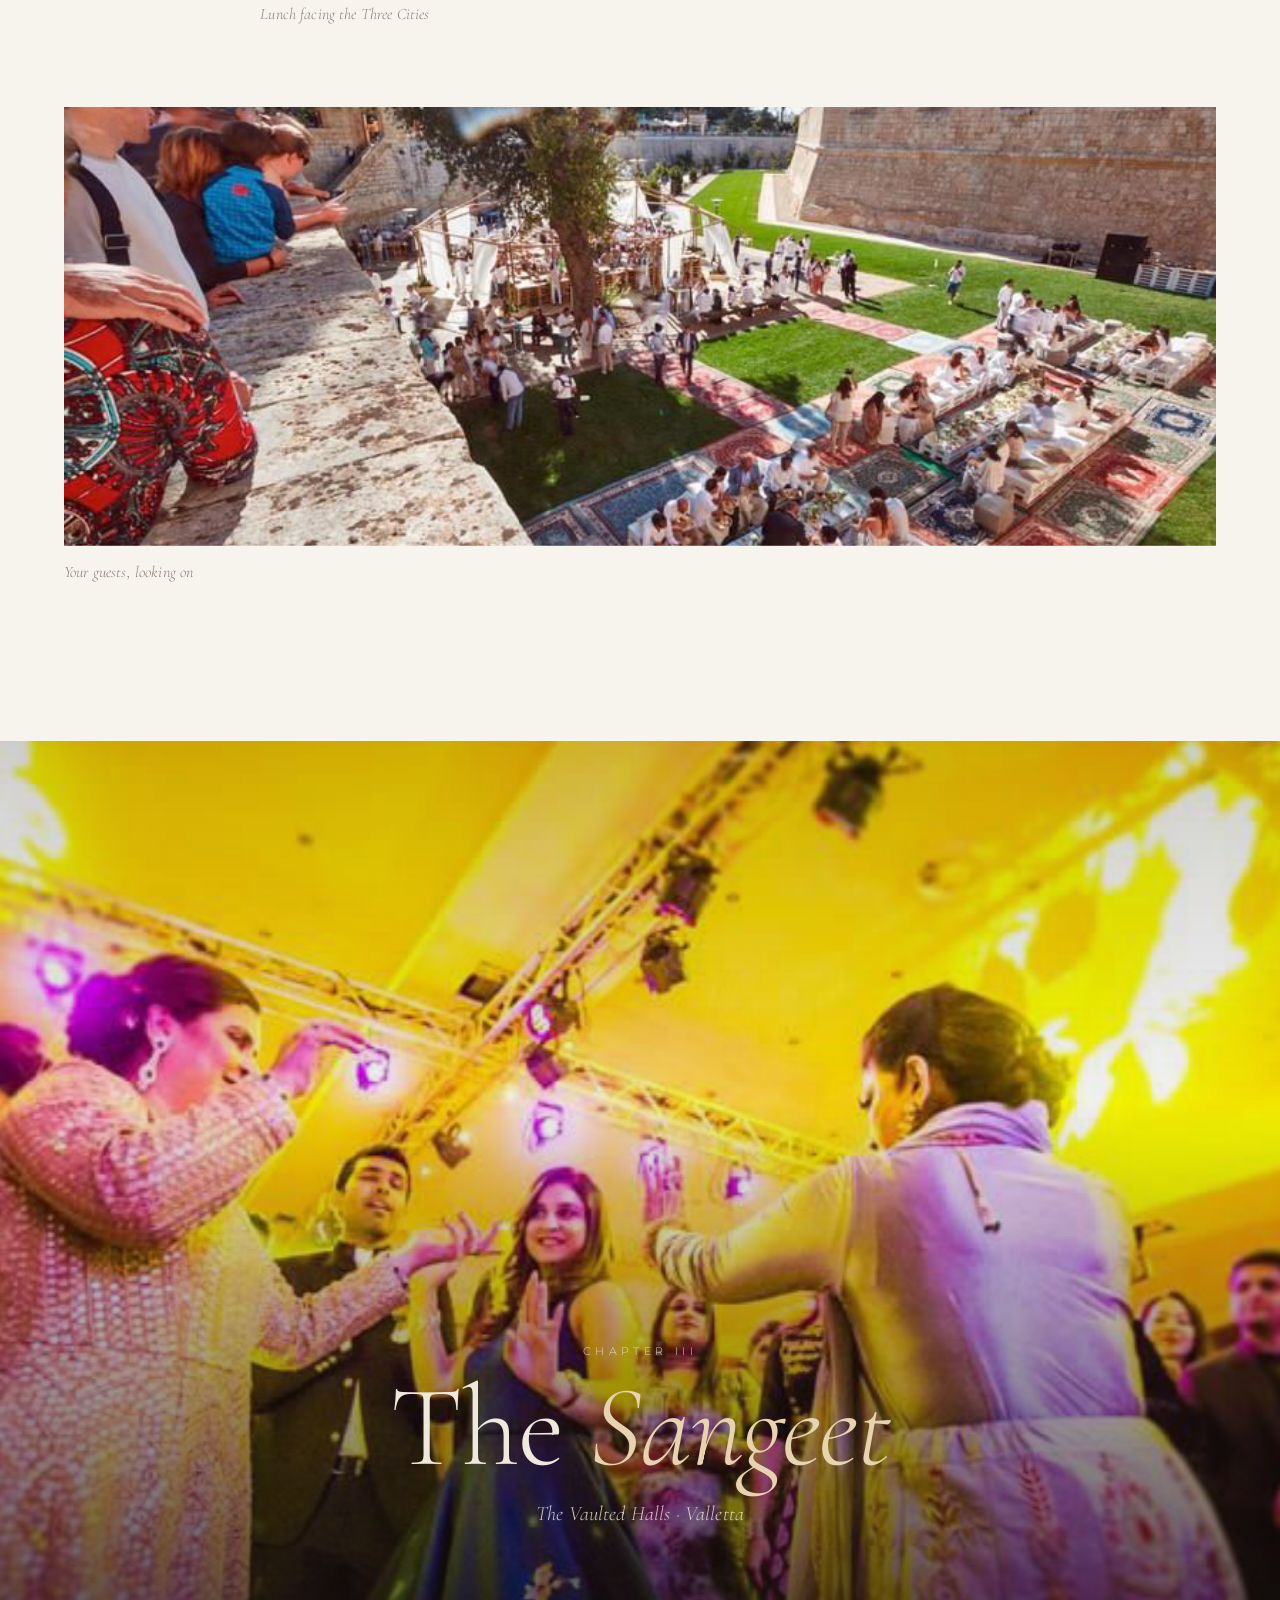
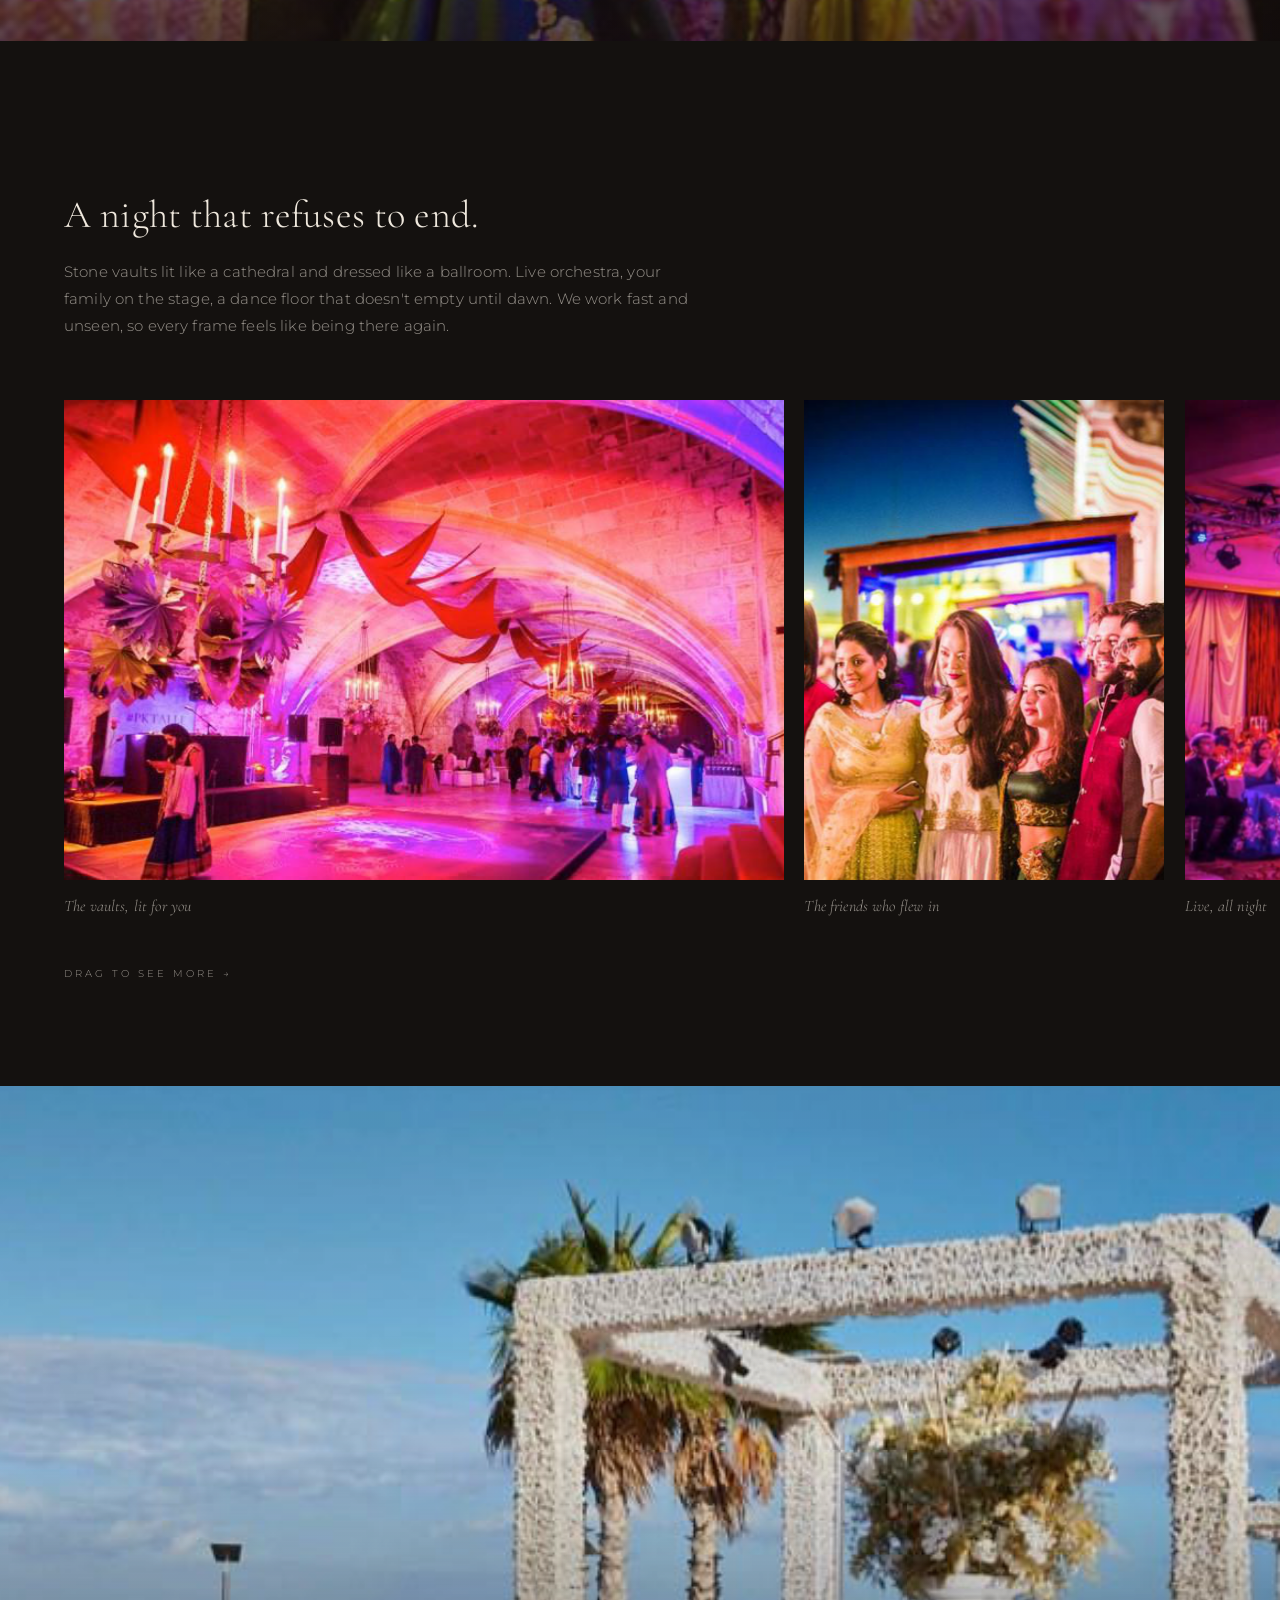
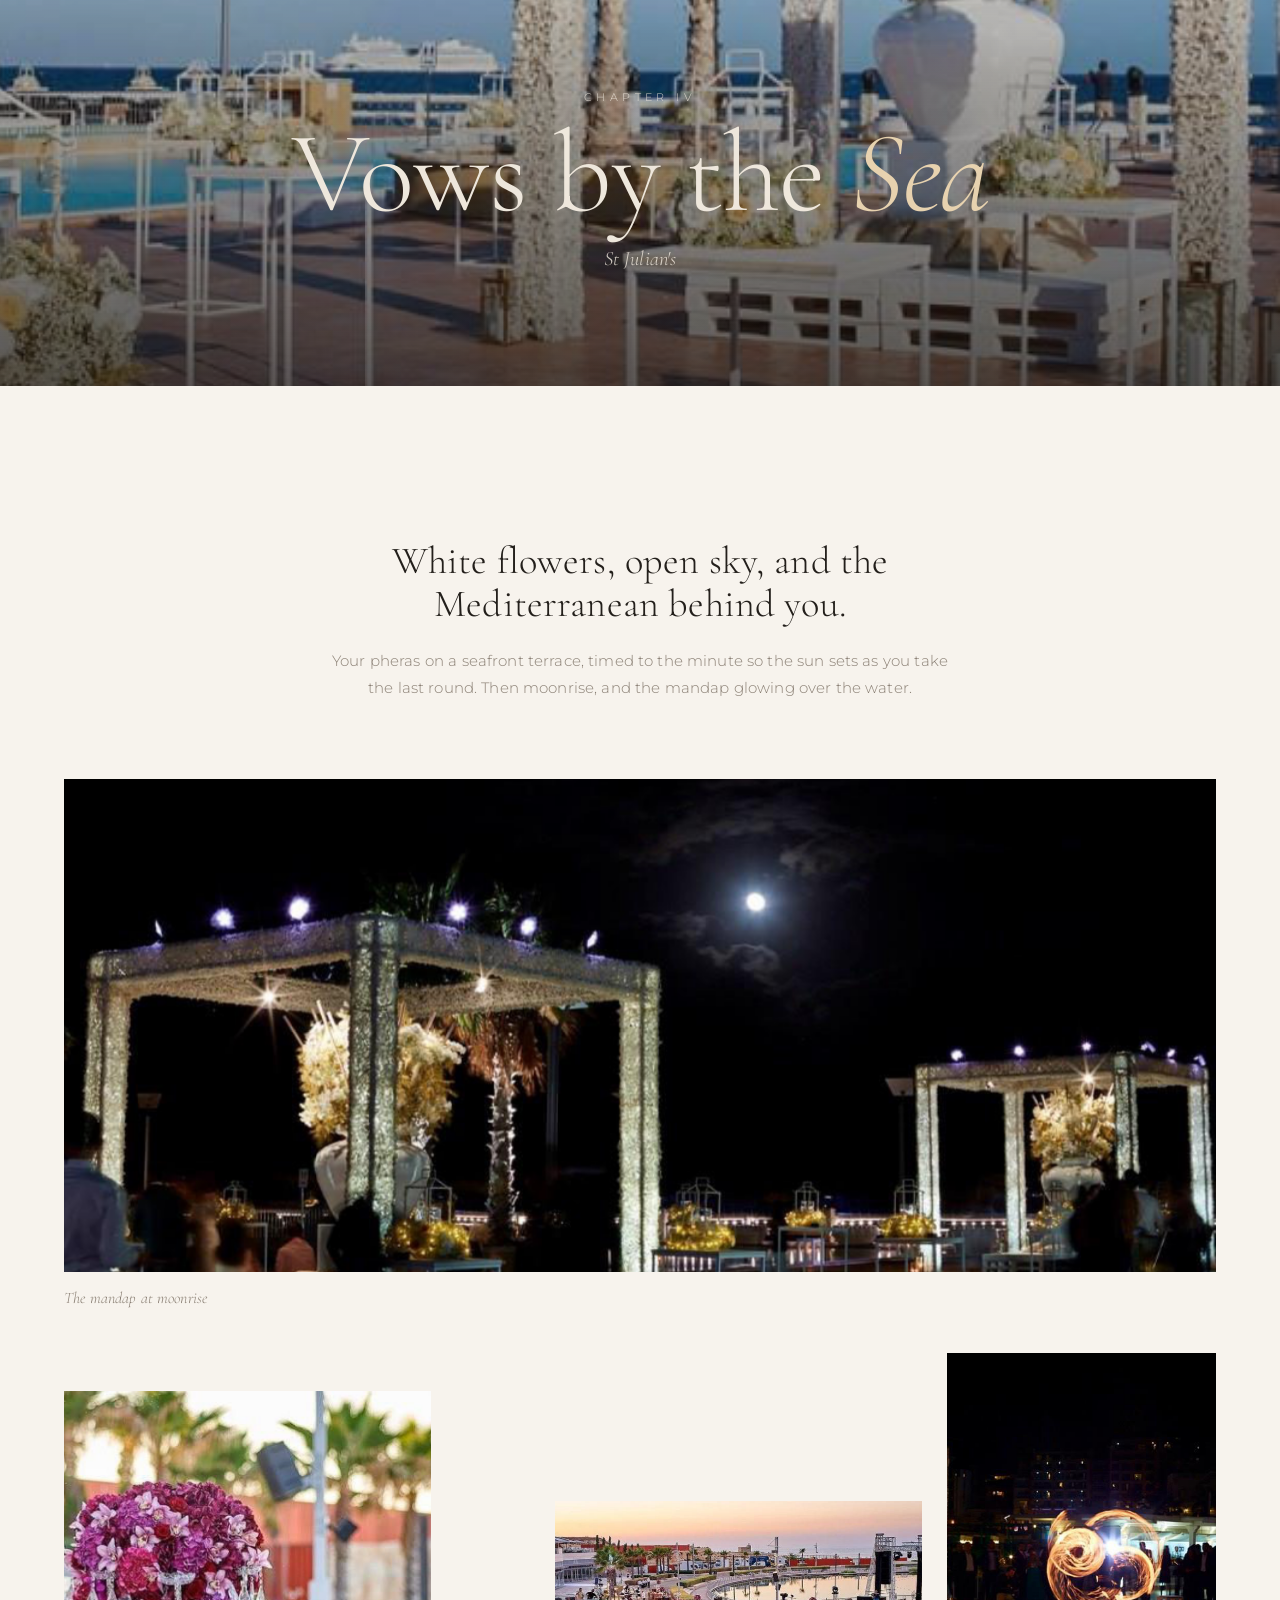
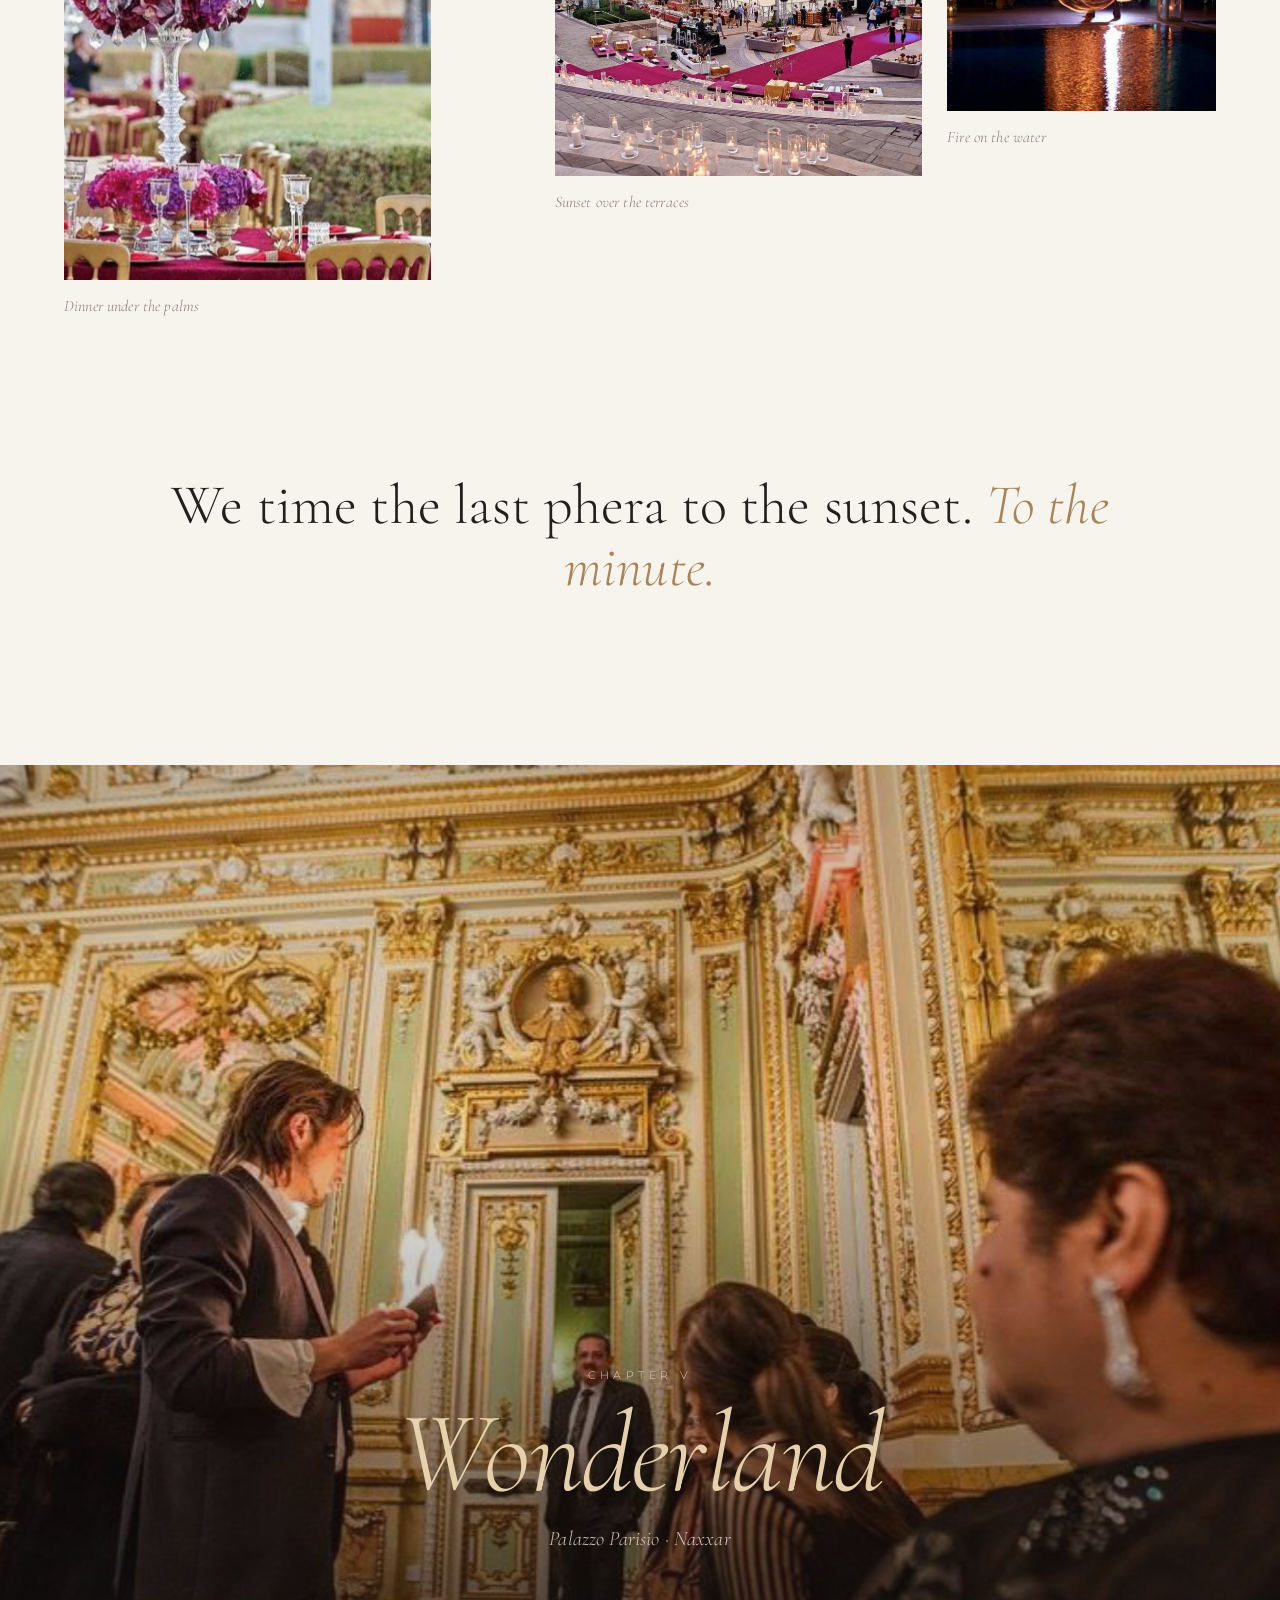
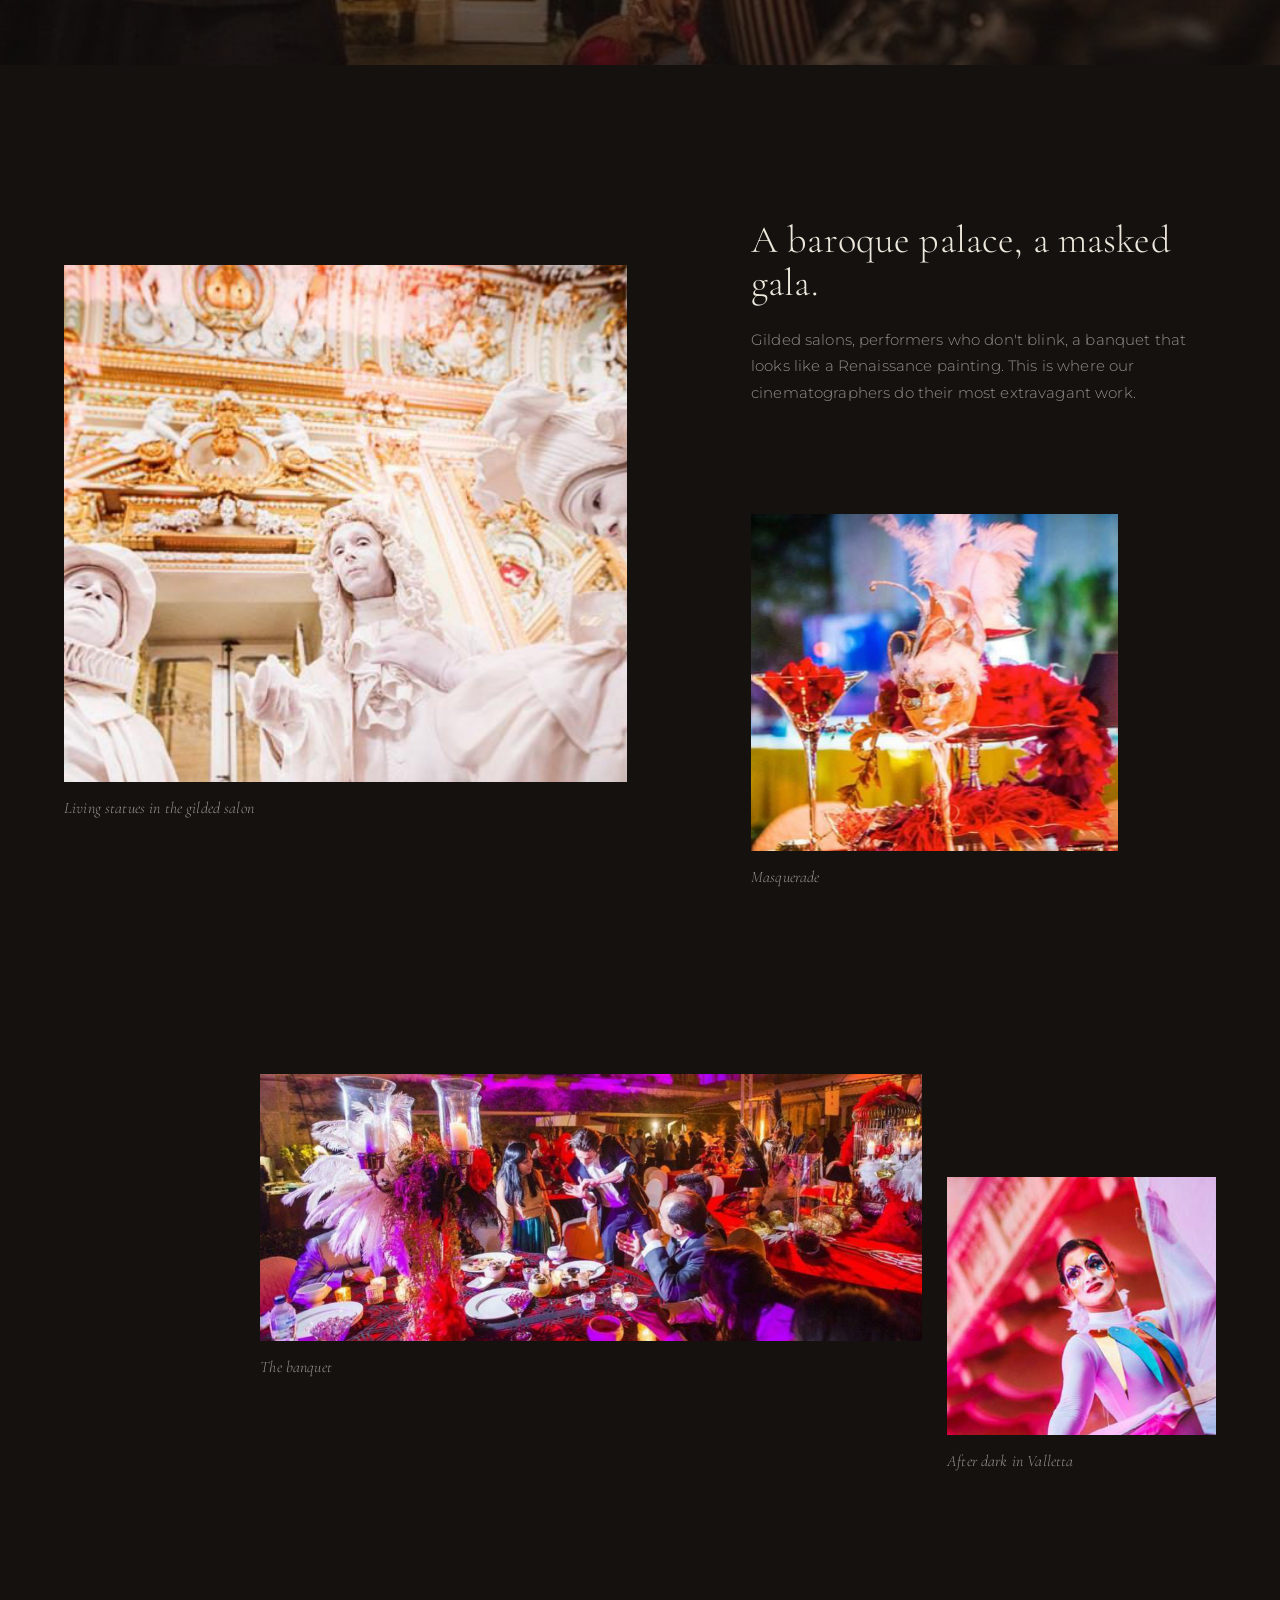
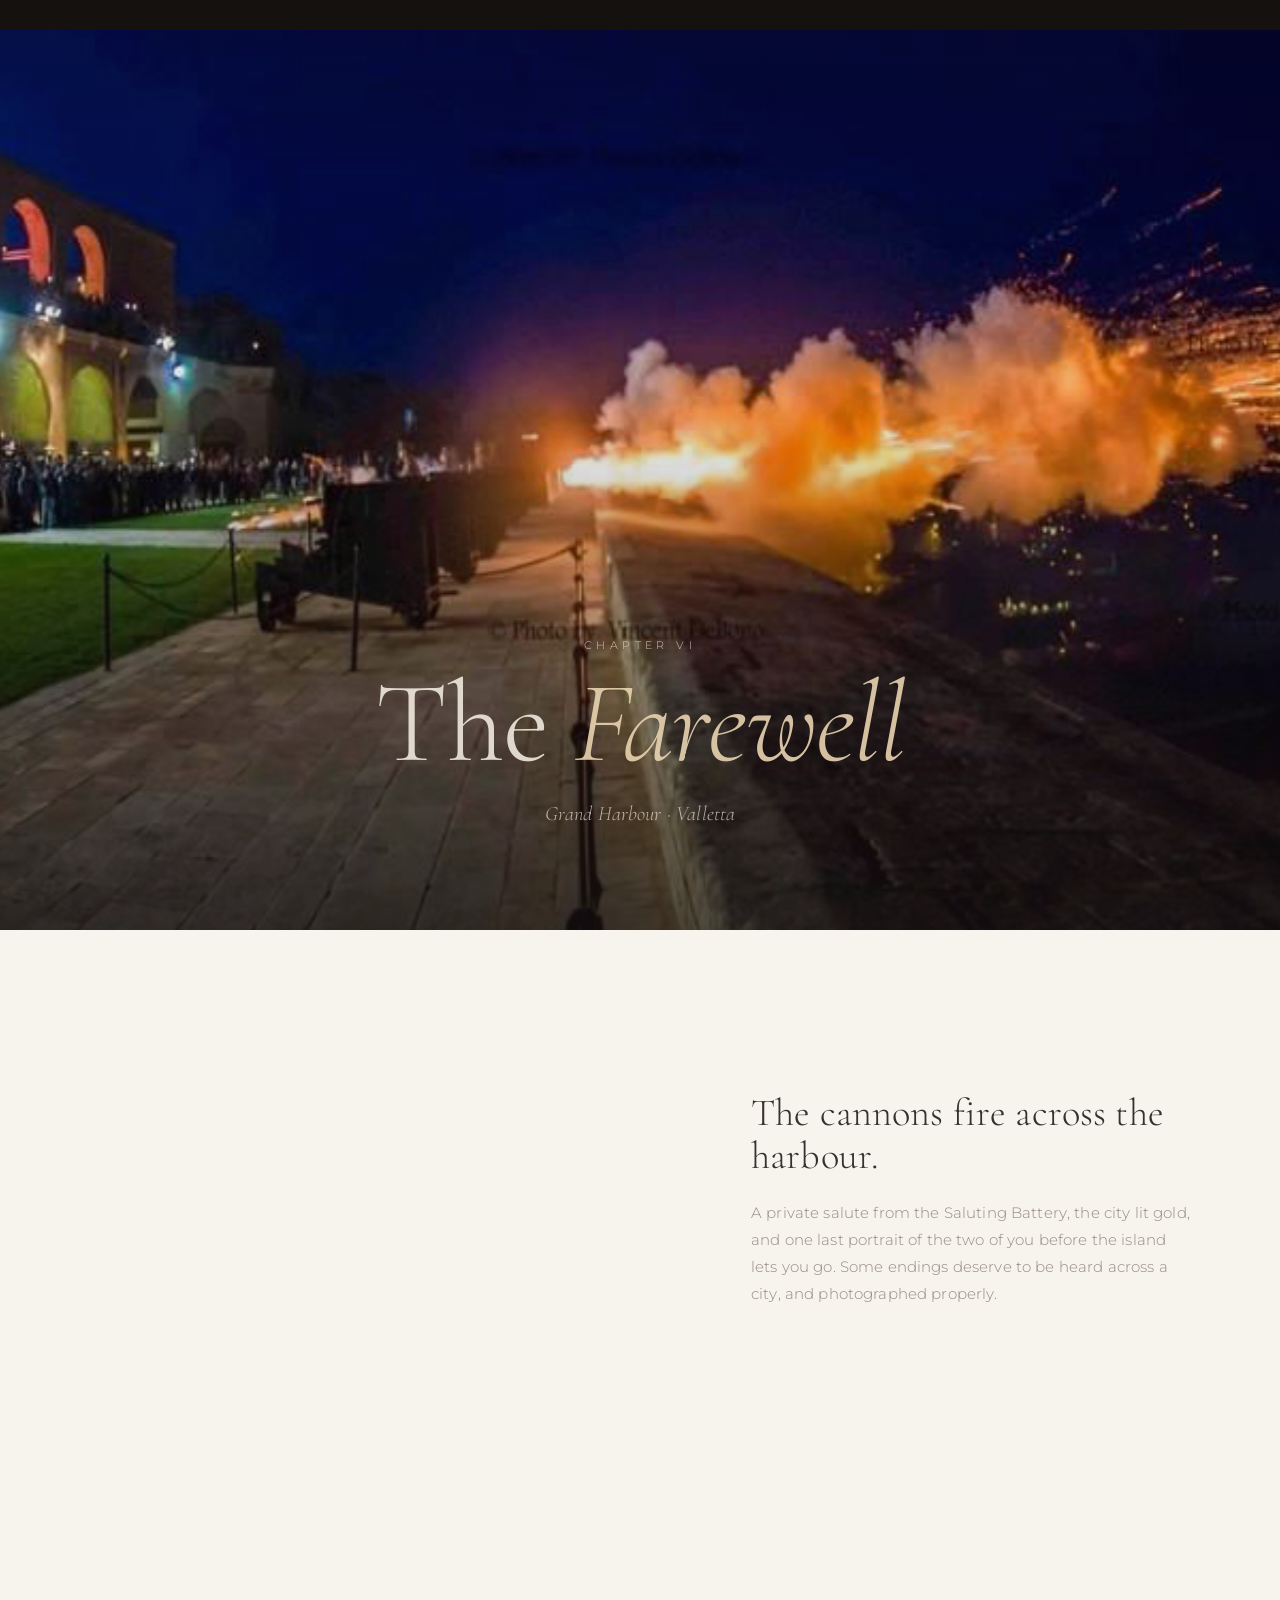
==== commit 8b42c8ee: "Rebuild as a multipage luxury site with a shared-layout build Home (six-chapter story, film, feature" ====
--- a/site/index.html
+++ b/site/index.html
@@ -4,46 +4,51 @@
 <meta charset="utf-8">
 <meta name="viewport" content="width=device-width, initial-scale=1">
 <title>Effects Tech Studio — Wedding Photography &amp; Films in Malta</title>
-<meta name="description" content="Fine-art wedding photography and films in Malta by Effects Tech Studio. See how your wedding in Malta will unfold, chapter by chapter, from the bastions of Valletta to the sea at St Julian's.">
+<meta name="description" content="Fine-art wedding photography and films in Malta by Effects Tech Studio. See how your wedding in Malta will unfold, chapter by chapter.">
 <link rel="preconnect" href="https://fonts.googleapis.com">
 <link rel="preconnect" href="https://fonts.gstatic.com" crossorigin>
 <link href="https://fonts.googleapis.com/css2?family=Cormorant+Garamond:ital,wght@0,300;0,400;0,500;1,300;1,400&family=Montserrat:wght@300;400;500&display=swap" rel="stylesheet">
 <link rel="icon" type="image/png" href="assets/img/favicon.png">
-<link rel="stylesheet" href="assets/css/style.css">
+<link rel="stylesheet" href="assets/css/style.css?v=mwkn4ly4">
 </head>
-<body class="is-loading">
+<body class="page-home is-loading">
 
 <div class="loader" aria-hidden="true">
   <svg class="logo-mark loader__logo" viewBox="0 0 460 305" fill="none" stroke="currentColor" stroke-width="15" stroke-linecap="square" stroke-linejoin="miter" aria-hidden="true"><path d="M452 72V8H7v289h253v-57H76v-55h144v-60H7"/><path d="M72 70h298v227h-70V128"/></svg>
   <p class="loader__line">Effects Tech Studio · Malta</p>
 </div>
-
 <header class="nav">
-  <button class="nav__chapters" aria-expanded="false" aria-controls="index">Chapters</button>
-  <a href="#top" class="nav__brand" aria-label="Effects Tech Studio, home"><svg class="logo-mark nav__logo" viewBox="0 0 460 305" fill="none" stroke="currentColor" stroke-width="15" stroke-linecap="square" stroke-linejoin="miter" aria-hidden="true"><path d="M452 72V8H7v289h253v-57H76v-55h144v-60H7"/><path d="M72 70h298v227h-70V128"/></svg><span class="nav__words"><span>Effects Tech</span><em>studio · malta</em></span></a>
-  <a href="#enquire" class="nav__enquire">Enquire</a>
+  <button class="nav__chapters" aria-expanded="false" aria-controls="index">Menu</button>
+  <a href="index.html" class="nav__brand" aria-label="Effects Tech Studio, home"><svg class="logo-mark nav__logo" viewBox="0 0 460 305" fill="none" stroke="currentColor" stroke-width="15" stroke-linecap="square" stroke-linejoin="miter" aria-hidden="true"><path d="M452 72V8H7v289h253v-57H76v-55h144v-60H7"/><path d="M72 70h298v227h-70V128"/></svg><span class="nav__words"><span>Effects Tech</span><em>studio · malta</em></span></a>
+  <a href="enquire.html" class="nav__enquire">Enquire</a>
 </header>
 
-<nav class="index" id="index" aria-label="Chapters">
-  <div class="index__inner">
-    <a href="#ch1"><i>I</i>The Arrival<span>Valletta · Mdina</span></a>
-    <a href="#ch2"><i>II</i>Mehndi on the Bastions<span>Saluting Battery</span></a>
-    <a href="#ch3"><i>III</i>The Sangeet<span>The Vaulted Halls</span></a>
-    <a href="#ch4"><i>IV</i>Vows by the Sea<span>St Julian's</span></a>
-    <a href="#ch5"><i>V</i>Wonderland<span>Palazzo Parisio</span></a>
-    <a href="#ch6"><i>VI</i>The Farewell<span>Grand Harbour</span></a>
-    <a href="#enquire" class="index__cta">Enquire about your date →</a>
+<nav class="index" id="index" aria-label="Site">
+  <div class="menu">
+    <div class="menu__pages">
+      <a href="index.html" aria-current="page"><i>01</i>Home</a>
+      <a href="stories.html"><i>02</i>Stories</a>
+      <a href="experiences.html"><i>03</i>Experiences</a>
+      <a href="studio.html"><i>04</i>The Studio</a>
+      <a href="enquire.html"><i>05</i>Enquire</a>
+    </div>
+    <div class="menu__side">
+      <p class="menu__label">The story, in six chapters</p>
+      <a href="index.html#ch1"><i>I</i>The Arrival</a>
+      <a href="index.html#ch2"><i>II</i>Mehndi on the Bastions</a>
+      <a href="index.html#ch3"><i>III</i>The Sangeet</a>
+      <a href="index.html#ch4"><i>IV</i>Vows by the Sea</a>
+      <a href="index.html#ch5"><i>V</i>Wonderland</a>
+      <a href="index.html#ch6"><i>VI</i>The Farewell</a>
+      <p class="menu__label">Stories</p>
+      <a href="story-the-grand-harbour-wedding.html">The Grand Harbour Wedding</a>
+      <a href="story-wonderland-at-palazzo-parisio.html">Wonderland at Palazzo Parisio</a>
+      <a href="story-pheras-by-the-sea.html">Pheras by the Sea</a>
+    </div>
   </div>
 </nav>
-
-<aside class="rail" aria-hidden="true">
-  <span class="rail__no">I</span>
-  <span class="rail__bar"><i></i></span>
-  <span class="rail__name">The Arrival</span>
-</aside>
-
+<aside class="rail" aria-hidden="true"><span class="rail__no">I</span><span class="rail__bar"><i></i></span><span class="rail__name">The Arrival</span></aside>
 <main id="top">
-
 <!-- ================= HERO ================= -->
 <section class="hero">
   <div class="hero__frame">
@@ -222,73 +227,45 @@
   </div>
 </section>
 
-<!-- ================= WHAT YOU KEEP ================= -->
-<section class="keep">
-  <div class="keep__head">
-    <p class="eyebrow">What you keep</p>
-    <h2 class="h2">Long after the flowers, <em>these remain.</em></h2>
-  </div>
-  <div class="keep__grid">
-    <article><figure class="ph" data-reveal><img src="assets/img/p23_017.jpg" alt="An aerial view of a courtyard celebration" loading="lazy"></figure><h3>The Gallery</h3><p>Every chapter, edited by hand in our signature tone. Hundreds of photographs in a private gallery your whole family can share.</p></article>
-    <article><figure class="ph" data-reveal><img src="assets/img/p37_029.jpg" alt="A concert stage glowing with light" loading="lazy"></figure><h3>The Film</h3><p>A cinematic feature of your celebration, plus a teaser within two weeks and a same-day edit for the reception.</p></article>
-    <article><figure class="ph" data-reveal><img src="assets/img/p52_043.jpg" alt="A candlelit hall in amber" loading="lazy"></figure><h3>The Heirloom Album</h3><p>Hand-bound in linen and leather on archival paper. The book your grandchildren will take down from the shelf.</p></article>
-  </div>
-</section>
-
-<!-- ================= COLLECTIONS ================= -->
+<!-- ================= FEATURED STORY ================= -->
+<section class="feature">
+  <a href="story-the-grand-harbour-wedding.html" class="feature__link">
+    <figure class="feature__img"><img src="assets/img/still-embrace.jpg" alt="The couple embrace beneath a floral mandap at night" loading="lazy"></figure>
+    <div class="feature__text">
+      <p class="eyebrow">Featured story</p>
+      <h2 class="h2">The Grand Harbour Wedding</h2>
+      <p>Three days on Valletta's bastions: a baraat to the beat of Maltese pipes and drums, pheras under white flowers, a sangeet that ran until dawn and a cannon salute over the harbour.</p>
+      <span class="feature__more">Read the story &amp; watch the film →</span>
+    </div>
+  </a>
+</section>
+
+<!-- ================= EXPERIENCES TEASER ================= -->
 <section class="collections">
-  <p class="eyebrow">Collections</p>
+  <p class="eyebrow">Now launching</p>
   <h2 class="h2">Exclusive celebration <em>experiences</em></h2>
-  <div class="cols">
-    <article class="col" data-metal="silver"><p class="col__no">I</p><h3 class="metal">Silver</h3><p class="col__sub">Celebration Experience</p><p>Two photographers for your wedding day, a golden-hour portrait session in Mdina or Valletta, and your private gallery.</p><a href="#enquire" data-col="Silver">Enquire</a></article>
-    <article class="col col--mid" data-metal="gold"><p class="col__no">II</p><h3 class="metal">Gold</h3><p class="col__sub">Celebration Experience</p><p>Everything in Silver, with a cinema crew, a feature film, a teaser within two weeks and drone coverage where permitted.</p><a href="#enquire" data-col="Gold">Enquire</a></article>
-    <article class="col" data-metal="platinum"><p class="col__no">III</p><h3 class="metal">Platinum</h3><p class="col__sub">Celebration Experience</p><p>Photo and film crews for every function over three days, a same-day edit, a documentary film and a pair of heirloom albums.</p><a href="#enquire" data-col="Platinum">Enquire</a></article>
-  </div>
-  <p class="collections__note">Every collection is tailored to your celebration. Investment is shared on enquiry.</p>
-</section>
-
-<!-- ================= ENQUIRE ================= -->
-<section class="enquire" id="enquire">
-  <figure class="enquire__img"><img src="assets/img/p10_006.jpg" alt="A bride and groom walking through their guests" loading="lazy"></figure>
-  <div class="enquire__box">
-    <p class="eyebrow">Enquire</p>
-    <h2 class="h2">Tell us about <em>your Malta wedding</em></h2>
-    <p class="enquire__lede">We take a small number of weddings on the island each season, so that every one receives our full attention.</p>
-    <form class="form" novalidate>
-      <div class="row">
-        <label class="f"><input name="name" required placeholder=" " autocomplete="name"><span>Your names</span></label>
-        <label class="f"><input name="email" type="email" required placeholder=" " autocomplete="email"><span>Email</span></label>
-      </div>
-      <div class="row">
-        <label class="f"><input name="date" placeholder=" "><span>Wedding date or season</span></label>
-        <label class="f"><input name="guests" inputmode="numeric" placeholder=" "><span>Number of guests</span></label>
-      </div>
-      <fieldset class="opts">
-        <legend>Celebration experience</legend>
-        <label><input type="radio" name="col" value="Silver"><span>Silver</span></label>
-        <label><input type="radio" name="col" value="Gold" checked><span>Gold</span></label>
-        <label><input type="radio" name="col" value="Platinum"><span>Platinum</span></label>
-      </fieldset>
-      <label class="f f--area"><textarea name="msg" rows="3" placeholder=" "></textarea><span>Tell us your story</span></label>
-      <button class="send" type="submit">Send enquiry</button>
-      <p class="form__note" role="status" aria-live="polite"></p>
-    </form>
-  </div>
-</section>
-
+  <div class="cols"><article class="col" data-metal="silver"><p class="col__no">I</p><h3 class="metal">Silver</h3><p class="col__sub">Celebration Experience</p><p>An intimate island wedding.</p><a href="experiences.html#silver">Discover Silver</a></article><article class="col col--mid" data-metal="gold"><p class="col__no">II</p><h3 class="metal">Gold</h3><p class="col__sub">Celebration Experience</p><p>The classic three-day celebration.</p><a href="experiences.html#gold">Discover Gold</a></article><article class="col" data-metal="platinum"><p class="col__no">III</p><h3 class="metal">Platinum</h3><p class="col__sub">Celebration Experience</p><p>An island-wide spectacle.</p><a href="experiences.html#platinum">Discover Platinum</a></article></div>
+  <p class="collections__note">Every experience is tailored to your celebration. Investment is shared on enquiry.</p>
+</section>
+
+<section class="cta">
+  <p class="eyebrow">Your date</p>
+  <p class="cta__line">Tell us about <em>your Malta wedding.</em></p>
+  <a href="enquire.html" class="cta__btn">Begin your enquiry</a>
+</section>
 </main>
 
 <footer class="footer">
   <div class="footer__close">
     <p class="footer__kicker">Malta, with love</p>
     <p class="footer__line-big">Every wedding we photograph begins with <em>one conversation.</em></p>
-    <a href="#enquire" class="footer__btn">Enquire about your date</a>
+    <a href="enquire.html" class="footer__btn">Enquire about your date</a>
   </div>
 
   <div class="footer__gallery" aria-hidden="true">
     <figure><img src="assets/img/p26_020.jpg" alt="" loading="lazy"></figure>
     <figure><img src="assets/img/p46_038.jpg" alt="" loading="lazy"></figure>
-    <figure><img src="assets/img/p34_028.jpg" alt="" loading="lazy"></figure>
+    <figure><img src="assets/img/still-embrace.jpg" alt="" loading="lazy"></figure>
     <figure><img src="assets/img/p27_021.jpg" alt="" loading="lazy"></figure>
     <figure><img src="assets/img/p18_012.jpg" alt="" loading="lazy"></figure>
   </div>
@@ -299,14 +276,14 @@
       <p class="footer__name">Effects Tech</p>
       <p class="footer__sub">Studio · Malta</p>
     </div>
-    <div class="footer__col"><h4>The story</h4><a href="#ch1">The Arrival</a><a href="#ch3">The Sangeet</a><a href="#ch4">Vows by the Sea</a><a href="#ch6">The Farewell</a></div>
-    <div class="footer__col"><h4>Experiences</h4><a href="#enquire" data-col="Silver">Silver</a><a href="#enquire" data-col="Gold">Gold</a><a href="#enquire" data-col="Platinum">Platinum</a></div>
+    <div class="footer__col"><h4>Explore</h4><a href="stories.html">Stories</a><a href="experiences.html">Experiences</a><a href="studio.html">The Studio</a><a href="enquire.html">Enquire</a></div>
+    <div class="footer__col"><h4>Stories</h4><a href="story-the-grand-harbour-wedding.html">The Grand Harbour</a><a href="story-wonderland-at-palazzo-parisio.html">Wonderland</a><a href="story-pheras-by-the-sea.html">By the Sea</a></div>
     <div class="footer__col"><h4>Studio</h4><p>Valletta, Malta<br>Mumbai, India</p><a href="https://effectstech.in" target="_blank" rel="noopener">effectstech.in ↗</a></div>
   </div>
 
   <div class="footer__base">
     <span>© 2026 Effects Tech · Wedding photography &amp; films</span>
-    <a href="#top">Back to the beginning ↑</a>
+    <a href="#top">Back to the top ↑</a>
   </div>
 </footer>
 
@@ -316,18 +293,15 @@
   <figure><img alt=""><figcaption></figcaption></figure>
   <button class="lightbox__next" aria-label="Next photograph">›</button>
 </div>
-
-<div class="reelbox" aria-hidden="true" role="dialog" aria-label="Studio reel">
+<div class="reelbox" aria-hidden="true" role="dialog" aria-label="Wedding film">
   <button class="reelbox__close">Close</button>
   <p class="reelbox__title">A wedding in Malta <em>· Effects Tech Studio</em></p>
   <video src="assets/video/malta-wedding-film.mp4" poster="assets/img/film-poster.jpg" controls playsinline preload="none"></video>
 </div>
-
 <div class="cursor" aria-hidden="true"><span>View</span></div>
-
 <script src="assets/vendor/gsap.min.js"></script>
 <script src="assets/vendor/ScrollTrigger.min.js"></script>
 <script src="assets/vendor/lenis.min.js"></script>
-<script src="assets/js/main.js"></script>
+<script src="assets/js/main.js?v=mwkn4ly4"></script>
 </body>
 </html>
--- a/site/assets/css/style.css
+++ b/site/assets/css/style.css
@@ -345,3 +345,198 @@
 @media (max-width:900px){.nav__logo{width:34px}.nav__words span{font-size:15px;letter-spacing:.14em}.nav__words em{font-size:12px}.nav__brand{gap:10px}}
 @media (max-width:520px){.nav__words{display:none}.nav__logo{width:40px}}
 .nav__brand .nav__words{text-transform:none;letter-spacing:0;font-size:inherit}
+
+/* header over dark sections */
+.nav.is-light.is-dark{background:rgba(20,17,15,.72);color:var(--on-noir);border-bottom-color:var(--line-noir)}
+.nav.is-light.is-dark .nav__enquire:hover{color:var(--noir);background:#e8d3b0;border-color:#e8d3b0}
+
+/* ---------- frames from the film (cinemascope stills, uncropped) ---------- */
+.frames{background:var(--ivory);padding:clamp(110px,13vw,190px) var(--pad) clamp(60px,8vw,120px)}
+.frames__head{text-align:center;max-width:820px;margin:0 auto clamp(60px,7vw,100px)}
+.frames__lede{color:var(--taupe);margin-top:20px}
+.frames__grid{display:grid;grid-template-columns:repeat(12,1fr);gap:clamp(16px,2vw,30px);row-gap:clamp(30px,4vw,60px);max-width:1400px;margin:0 auto}
+.fr{--ar:656/269}
+.fr--1{grid-column:1/8}
+.fr--2{grid-column:8/13;align-self:end}
+.fr--3{grid-column:2/7}
+.fr--4{grid-column:7/13;margin-top:8%}
+.fr--5{grid-column:1/6;margin-top:-4%}
+.fr--6{grid-column:6/12}
+.fr figcaption::before{content:"— ";color:var(--gold)}
+
+/* ---------- audit fixes ---------- */
+.keep .ph{--ar:16/10}
+.layout-a .g1{--ar:1/1}
+.layout-e .g1{--ar:1/1}
+.chapter--dark .layout-c{padding-bottom:clamp(70px,8vw,110px)}
+@media (max-width:900px){
+  .frames__grid{grid-template-columns:1fr}
+  .fr{grid-column:1/-1!important;margin-top:0!important}
+}
+
+/* =========================================================
+   MULTIPAGE — menu, page heroes, stories, experiences, studio
+   ========================================================= */
+/* menu overlay */
+.menu{display:grid;grid-template-columns:1.3fr 1fr;gap:clamp(40px,8vw,140px);width:min(1200px,88vw);align-items:center}
+.menu__pages{display:flex;flex-direction:column}
+.menu__pages a{font-family:var(--serif);font-weight:300;font-size:clamp(44px,6.4vw,96px);line-height:1.08;display:flex;align-items:baseline;gap:22px;transition:color .4s,padding .6s var(--ease)}
+.menu__pages a i{font-family:var(--sans);font-style:normal;font-size:11px;letter-spacing:.2em;color:var(--gold);width:28px}
+.menu__pages a:hover,.menu__pages a[aria-current]{color:#e8d3b0;padding-left:14px}
+.menu__pages a[aria-current]{font-style:italic}
+.menu__side{display:flex;flex-direction:column;gap:6px;border-left:1px solid var(--line-noir);padding-left:clamp(24px,4vw,60px)}
+.menu__side a{font-family:var(--serif);font-size:20px;color:var(--on-noir-soft);transition:color .3s}
+.menu__side a i{font-style:italic;color:var(--gold);display:inline-block;width:34px}
+.menu__side a:hover{color:var(--on-noir)}
+.menu__label{font-size:9.5px;letter-spacing:.32em;text-transform:uppercase;color:var(--gold);margin:22px 0 8px}
+.menu__label:first-child{margin-top:0}
+@media (max-width:900px){.menu{grid-template-columns:1fr;gap:30px}.menu__side{border-left:0;padding-left:0}.menu__side a{font-size:17px}}
+
+/* page hero */
+.phero{position:relative;height:100vh;height:100svh;min-height:560px;overflow:hidden;background:var(--noir);color:var(--on-noir);display:grid;place-items:center;text-align:center}
+.phero--short{height:82vh;min-height:520px}
+.phero__img,.phero__video{position:absolute;inset:0;width:100%;height:100%;background-size:cover;background-position:center;object-fit:cover}
+.phero__video{transform:scale(1.38)}
+.phero::after{content:"";position:absolute;inset:0;background:radial-gradient(ellipse at center,rgba(20,17,15,.35),rgba(20,17,15,.72))}
+.phero__text{position:relative;z-index:2;padding:0 var(--pad);max-width:1100px}
+.phero__title{font-family:var(--serif);font-weight:300;font-size:clamp(52px,8vw,128px);line-height:.98;letter-spacing:-.01em}
+.phero__title em{color:#e8d3b0}
+.phero__sub{font-family:var(--serif);font-style:italic;font-size:clamp(18px,1.8vw,24px);margin-top:18px;color:rgba(239,232,221,.85)}
+
+/* CTA band */
+.cta{text-align:center;padding:clamp(110px,12vw,170px) var(--pad);background:var(--sand)}
+.cta__line{font-family:var(--serif);font-weight:300;font-size:clamp(40px,5.4vw,84px);line-height:1.04;max-width:900px;margin:0 auto 40px}
+.cta__line em{color:var(--gold)}
+.cta__btn,.tier__btn{display:inline-block;padding:18px 42px;background:var(--ink);color:var(--ivory);font-size:10.5px;letter-spacing:.32em;text-transform:uppercase;transition:background .5s}
+.cta__btn:hover,.tier__btn:hover{background:var(--gold)}
+
+/* home: featured story */
+.feature{padding:clamp(110px,13vw,190px) var(--pad) 0}
+.feature__link{display:grid;grid-template-columns:1.4fr 1fr;gap:clamp(30px,5vw,80px);align-items:center}
+.feature__img{margin:0;overflow:hidden}
+.feature__img img{width:100%;aspect-ratio:656/269;object-fit:cover;transition:transform 1.6s var(--ease)}
+.feature__link:hover .feature__img img{transform:scale(1.04)}
+.feature__text p:not(.eyebrow){color:var(--taupe);margin:22px 0 28px}
+.feature__more,.sitem__more{font-size:10.5px;letter-spacing:.28em;text-transform:uppercase;border-bottom:1px solid var(--gold);padding-bottom:6px}
+
+/* stories index */
+.slist{padding:clamp(110px,12vw,170px) var(--pad);display:flex;flex-direction:column;gap:clamp(90px,11vw,160px)}
+.sitem{display:grid;grid-template-columns:1.25fr 1fr;gap:clamp(30px,6vw,100px);align-items:center}
+.sitem--flip .sitem__img{order:2}
+.sitem__img{--ar:4/3}
+.sitem__img .ph__crop{cursor:pointer}
+.sitem__no{font-family:var(--serif);font-style:italic;font-size:22px;color:var(--gold);margin-bottom:12px}
+.sitem__title{font-family:var(--serif);font-weight:300;font-size:clamp(40px,4.6vw,72px);line-height:1.02;margin-bottom:22px}
+.sitem__text>p:not(.eyebrow):not(.sitem__no){color:var(--taupe);margin-bottom:30px;max-width:460px}
+.sitem:hover .sitem__title{color:var(--gold);transition:color .5s}
+
+/* story page */
+.sintro{display:grid;grid-template-columns:1fr 2fr;gap:clamp(40px,7vw,120px);padding:clamp(110px,12vw,170px) var(--pad);align-items:start}
+.sintro__meta{display:grid;gap:22px;border-top:1px solid var(--line);padding-top:24px}
+.sintro__meta dt{font-size:9.5px;letter-spacing:.3em;text-transform:uppercase;color:var(--taupe)}
+.sintro__meta dd{font-family:var(--serif);font-size:22px;margin-top:2px}
+.sintro .body{color:var(--taupe);margin-top:24px;max-width:560px}
+.sfilm{padding:0 var(--pad) clamp(90px,10vw,150px)}
+.sfilm__frame{position:relative;aspect-ratio:2.39/1;overflow:hidden;background:#000;max-width:1400px;margin:0 auto}
+.sfilm__frame video{position:absolute;inset:0;width:100%;height:100%;object-fit:cover;transform:scale(1.38)}
+.sfilm__frame.is-playing video{transform:none;object-fit:contain}
+.sfilm__play{position:absolute;inset:0;display:flex;flex-direction:column;align-items:center;justify-content:center;gap:18px;color:var(--on-noir);background:radial-gradient(ellipse at center,rgba(20,17,15,.15),rgba(20,17,15,.55));transition:opacity .6s}
+.sfilm__play span{width:84px;height:84px;border-radius:50%;border:1px solid rgba(239,232,221,.6);display:grid;place-items:center;font-size:16px;transition:background .4s,color .4s,transform .6s var(--ease)}
+.sfilm__play:hover span{background:var(--on-noir);color:var(--noir);transform:scale(1.08)}
+.sfilm__play em{font-size:16px;letter-spacing:.06em}
+.sfilm__frame.is-playing .sfilm__play{opacity:0;pointer-events:none}
+.sgal{display:grid;grid-template-columns:repeat(12,1fr);gap:clamp(16px,2vw,30px);row-gap:clamp(40px,5vw,80px);padding:0 var(--pad) clamp(100px,11vw,160px);align-items:start}
+.sg--0{grid-column:1/9;--ar:16/9}
+.sg--1{grid-column:9/13;--ar:3/4;margin-top:12%}
+.sg--2{grid-column:2/7;--ar:4/3}
+.sg--3{grid-column:7/13;--ar:16/10;margin-top:18%}
+.sg--4{grid-column:3/11;--ar:2.2/1}
+.sg img[src*="still-"]{object-position:center 40%}
+.snext{position:relative;display:grid;place-items:center;height:70vh;min-height:420px;overflow:hidden;color:var(--on-noir);text-align:center}
+.snext__img{position:absolute;inset:0;background-size:cover;background-position:center;transition:transform 2s var(--ease)}
+.snext::after{content:"";position:absolute;inset:0;background:rgba(20,17,15,.55);transition:background .8s}
+.snext:hover .snext__img{transform:scale(1.05)}
+.snext:hover::after{background:rgba(20,17,15,.4)}
+.snext__text{position:relative;z-index:2}
+.snext__title{font-family:var(--serif);font-weight:300;font-size:clamp(44px,6vw,96px);line-height:1}
+
+/* experiences */
+.tiers{display:flex;flex-direction:column}
+.tier{display:grid;grid-template-columns:1fr 1fr;gap:clamp(40px,7vw,120px);align-items:center;padding:clamp(100px,11vw,160px) var(--pad)}
+.tier--flip .tier__img{order:2}
+.tier--dark{background:var(--noir);color:var(--on-noir)}
+.tier__img{--ar:4/5}
+.tier__name{font-family:var(--serif);font-weight:300;font-size:clamp(84px,10vw,160px);line-height:1;margin:8px 0 6px}
+.tier__sub{font-size:10.5px;letter-spacing:.28em;text-transform:uppercase;color:var(--taupe)}
+.tier--dark .tier__sub,.tier--dark .tier__lede{color:var(--on-noir-soft)}
+.tier__lede{font-family:var(--serif);font-size:clamp(22px,1.9vw,28px);line-height:1.35;margin:26px 0;color:var(--ink);max-width:520px}
+.tier ul{list-style:none;margin-bottom:40px;max-width:480px}
+.tier li{padding:12px 0;border-bottom:1px solid var(--line);display:flex;gap:16px}
+.tier li::before{content:"—";color:var(--gold)}
+.tier--dark li{border-color:var(--line-noir)}
+.tier--dark .tier__btn{background:#e8d3b0;color:var(--noir)}
+.tier--dark .tier__btn:hover{background:var(--on-noir)}
+.steps{padding:clamp(100px,11vw,160px) var(--pad);background:var(--sand)}
+.steps ol{list-style:none;display:grid;grid-template-columns:repeat(5,1fr);gap:clamp(18px,2.4vw,40px)}
+.steps li{border-top:1px solid var(--ink);padding-top:22px}
+.steps li span{font-family:var(--serif);font-style:italic;color:var(--gold);font-size:22px}
+.steps h4,.next h4{font-family:var(--serif);font-weight:300;font-size:clamp(24px,2.2vw,32px);line-height:1.1;margin:28px 0 10px}
+.steps p,.next p{color:var(--taupe);font-size:14px}
+.faq{display:grid;grid-template-columns:1fr 1.6fr;gap:clamp(40px,7vw,120px);padding:clamp(100px,11vw,160px) var(--pad)}
+.faq details{border-bottom:1px solid var(--line);padding:24px 0}
+.faq details:first-child{border-top:1px solid var(--line)}
+.faq summary{font-family:var(--serif);font-size:clamp(22px,2vw,28px);cursor:pointer;list-style:none;display:flex;justify-content:space-between;gap:20px}
+.faq summary::-webkit-details-marker{display:none}
+.faq summary::after{content:"+";color:var(--gold);font-family:var(--sans);font-weight:300;transition:transform .4s}
+.faq details[open] summary::after{transform:rotate(45deg)}
+.faq details p{color:var(--taupe);margin-top:14px;max-width:640px}
+
+/* studio */
+.manifesto{padding:clamp(120px,14vw,200px) var(--pad);max-width:1300px;margin:0 auto}
+.manifesto__text{font-family:var(--serif);font-weight:300;font-size:clamp(32px,3.8vw,58px);line-height:1.2}
+.manifesto__text em{color:var(--gold)}
+.pillars{display:grid;grid-template-columns:repeat(3,1fr);gap:clamp(20px,3vw,50px);padding:0 var(--pad) clamp(110px,12vw,170px)}
+.pillars article:nth-child(2){margin-top:80px}
+.pillars .ph{--ar:4/5}
+.pillars__no{font-family:var(--serif);font-style:italic;color:var(--gold);font-size:22px;margin-top:24px}
+.pillars h3{font-family:var(--serif);font-weight:300;font-size:clamp(28px,2.6vw,38px);margin:6px 0 12px}
+.pillars p:not(.pillars__no){color:var(--taupe)}
+.places{background:var(--noir);color:var(--on-noir);padding:clamp(110px,12vw,170px) var(--pad);position:relative}
+.places__head{margin-bottom:clamp(50px,6vw,80px)}
+.places .eyebrow{color:var(--on-noir-soft)}
+.places .h2 em{color:#e8d3b0}
+.place{display:grid;grid-template-columns:1.2fr 1.5fr auto;align-items:baseline;gap:30px;padding:28px 0;border-top:1px solid var(--line-noir);transition:color .5s,padding .7s var(--ease)}
+.place:last-child{border-bottom:1px solid var(--line-noir)}
+.place__name{font-family:var(--serif);font-weight:300;font-size:clamp(36px,4.6vw,72px);line-height:1}
+.place__desc{font-family:var(--serif);font-style:italic;font-size:20px;color:var(--on-noir-soft)}
+.place__arrow{color:var(--gold);font-size:20px}
+.places__list:hover .place{color:rgba(239,232,221,.35)}
+.places__list .place:hover{color:var(--on-noir);padding-left:20px}
+.place__float{position:fixed;left:0;top:0;width:300px;aspect-ratio:4/5;pointer-events:none;z-index:120;overflow:hidden;opacity:0;transition:opacity .4s}
+.place__float.is-on{opacity:1}
+.place__float img{width:100%;height:100%;object-fit:cover}
+
+/* enquire page */
+.enquire--page{min-height:100vh;padding-top:0}
+.enquire--page .enquire__box{padding-top:clamp(130px,13vw,190px)}
+.next{padding:clamp(100px,11vw,160px) var(--pad);background:var(--sand)}
+.next ol{list-style:none;display:grid;grid-template-columns:repeat(3,1fr);gap:clamp(20px,3vw,50px)}
+.next li{border-top:1px solid var(--ink);padding-top:22px}
+.next li span{font-family:var(--serif);font-style:italic;color:var(--gold);font-size:22px}
+
+@media (max-width:900px){
+  .feature__link,.sitem,.sintro,.tier,.faq{grid-template-columns:1fr}
+  .sitem--flip .sitem__img,.tier--flip .tier__img{order:0}
+  .sgal{grid-template-columns:1fr 1fr}
+  .sg{grid-column:auto!important;margin-top:0!important}
+  .sg--0,.sg--4{grid-column:1/-1!important}
+  .steps ol,.next ol{grid-template-columns:1fr}
+  .pillars{grid-template-columns:1fr}
+  .pillars article:nth-child(2){margin-top:0}
+  .place{grid-template-columns:1fr auto}
+  .place__desc{grid-column:1/-1;grid-row:2}
+  .place__float{display:none}
+}
+.sg:has(img[src*="still-"]){--ar:656/269}  /* film stills keep their native cinemascope frame */
+.metal{-webkit-background-clip:text;background-clip:text;color:transparent;background-size:200% 100%;font-style:italic;padding:0 .08em;transition:background-position 1.4s var(--ease)}
+.tier:hover .metal{background-position:100% 50%}
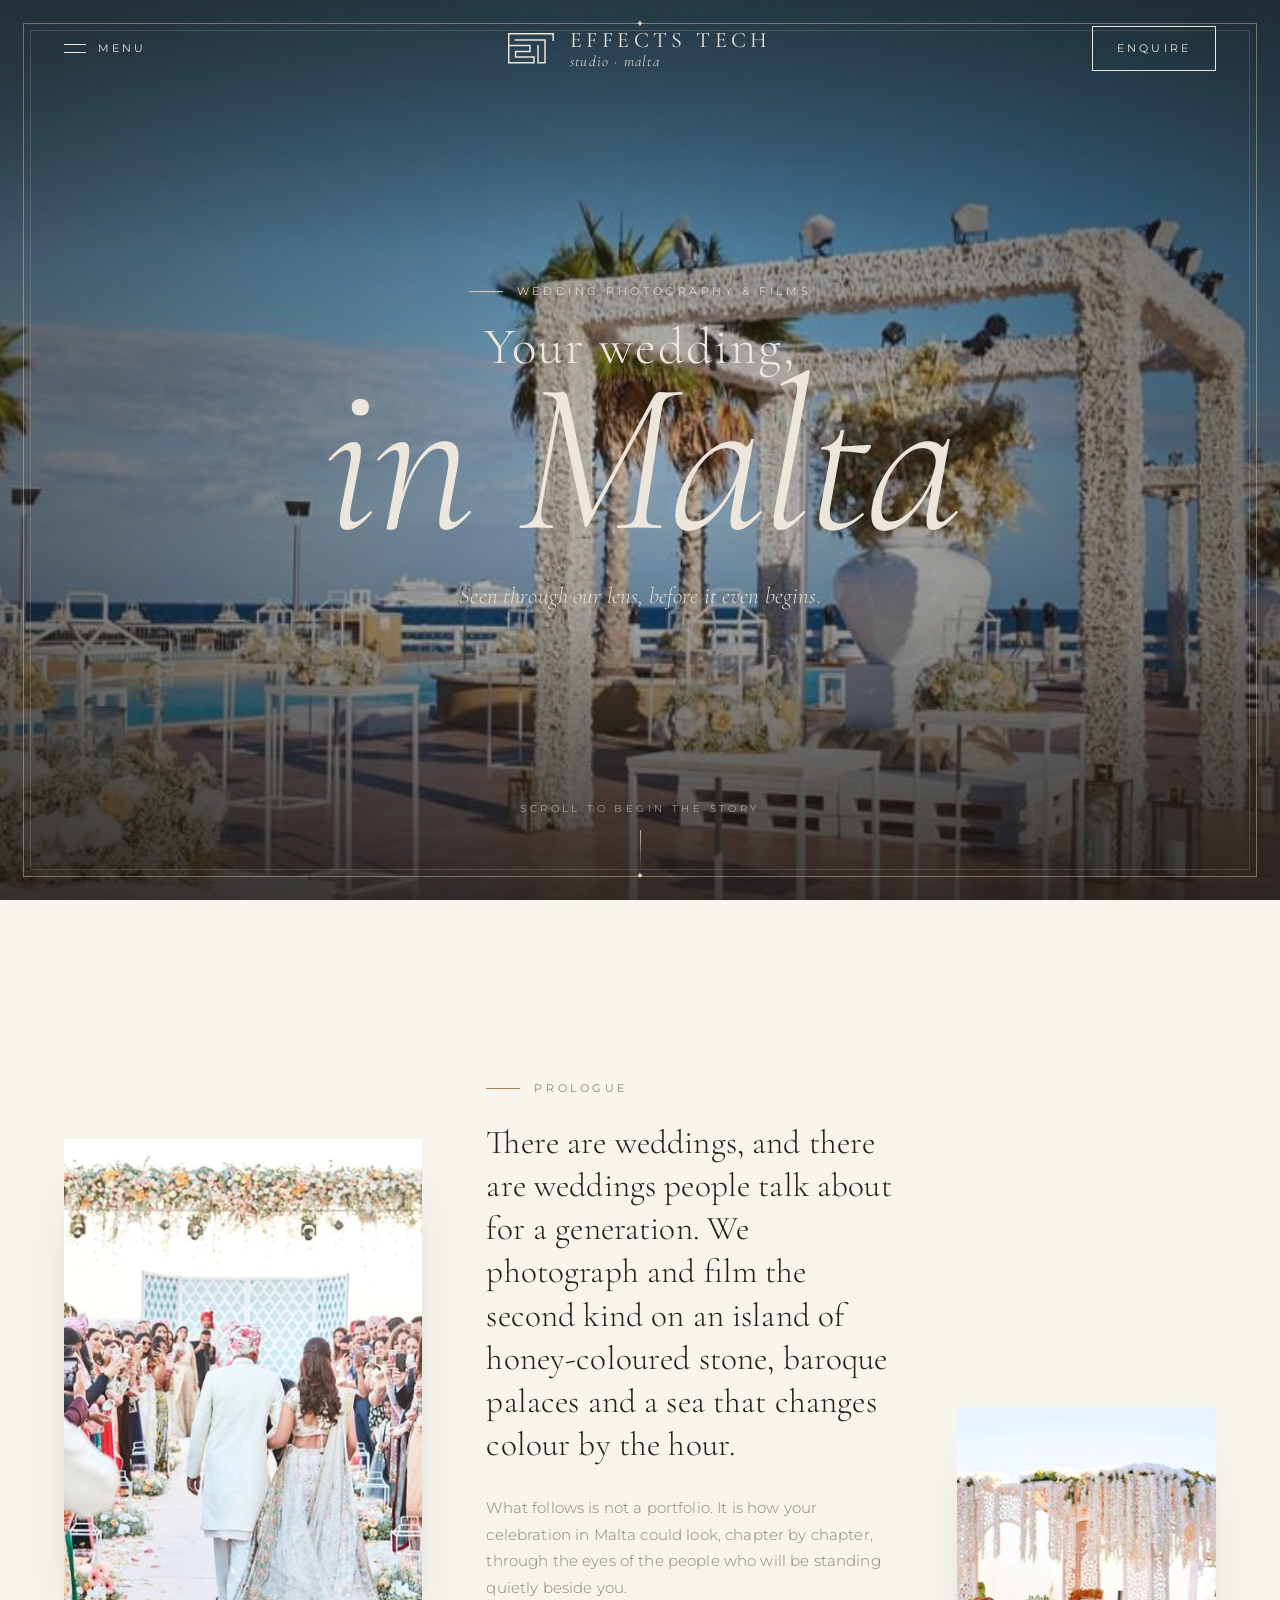
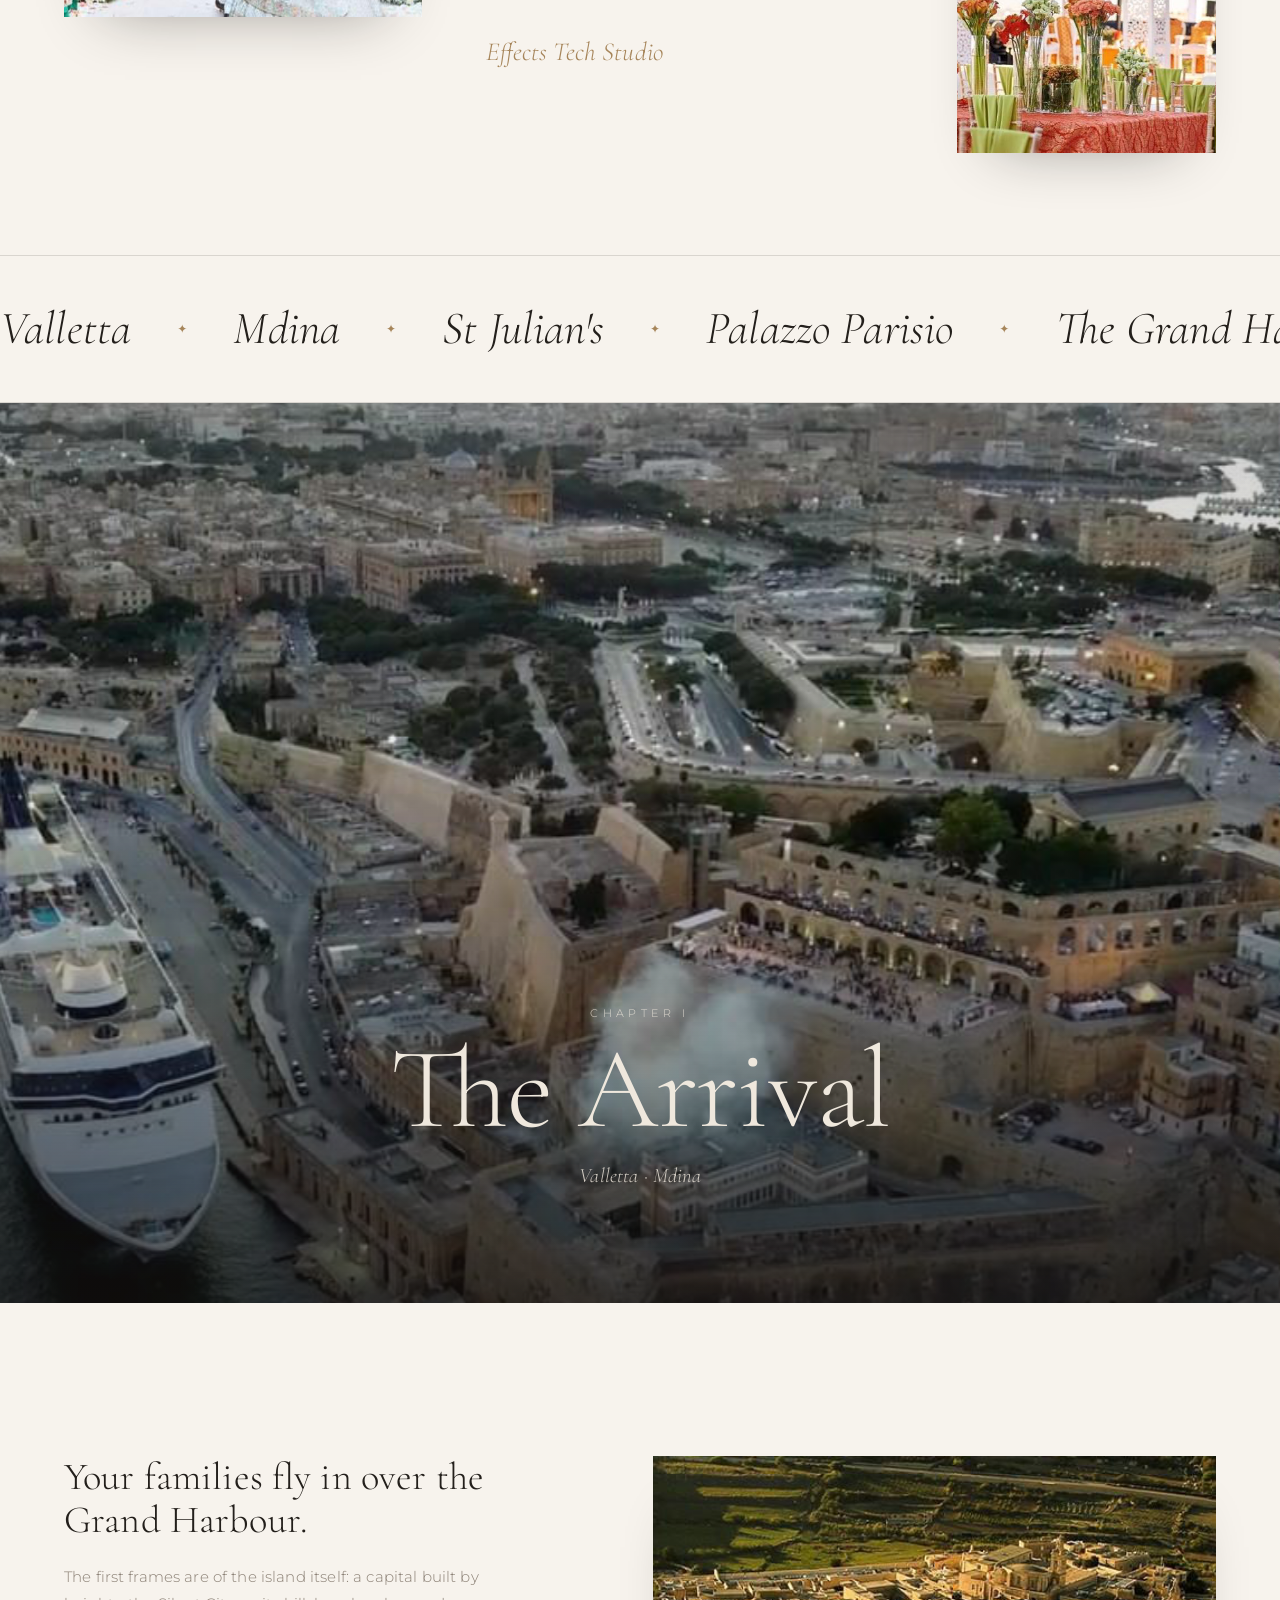
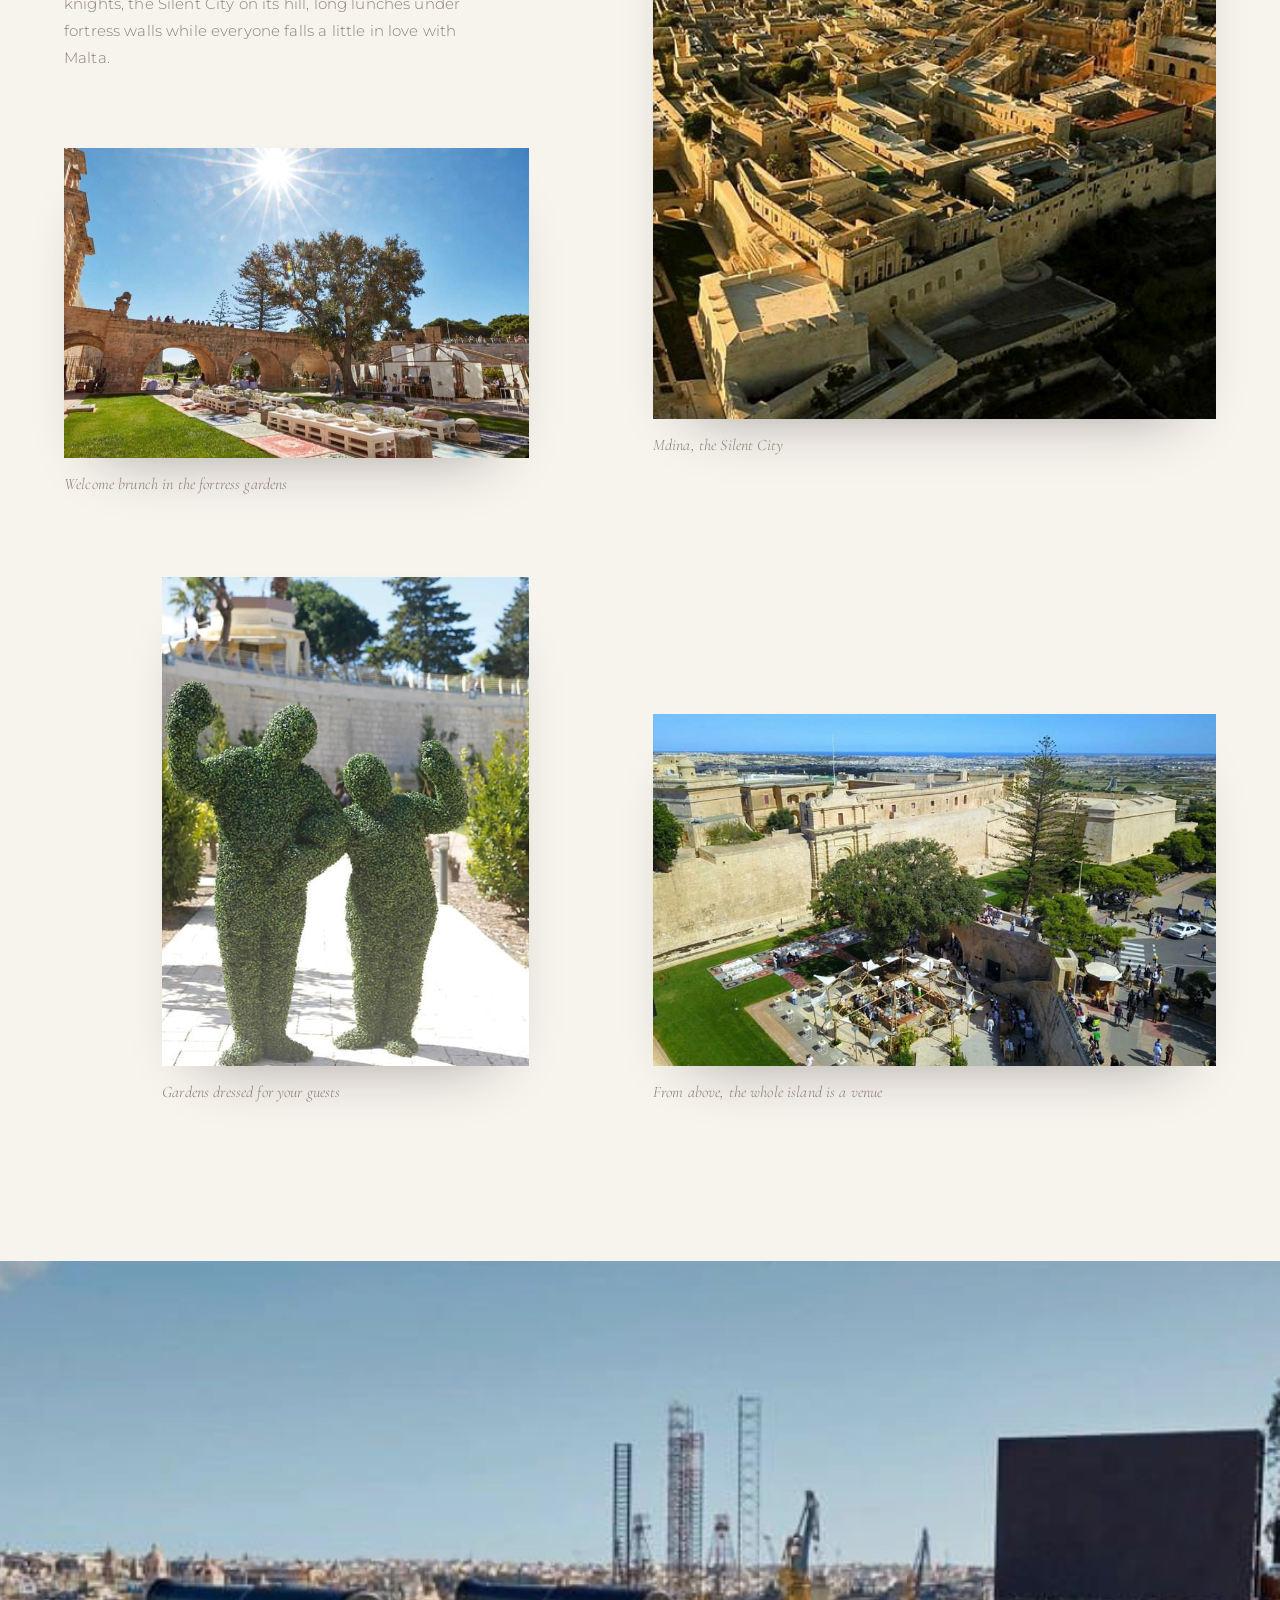
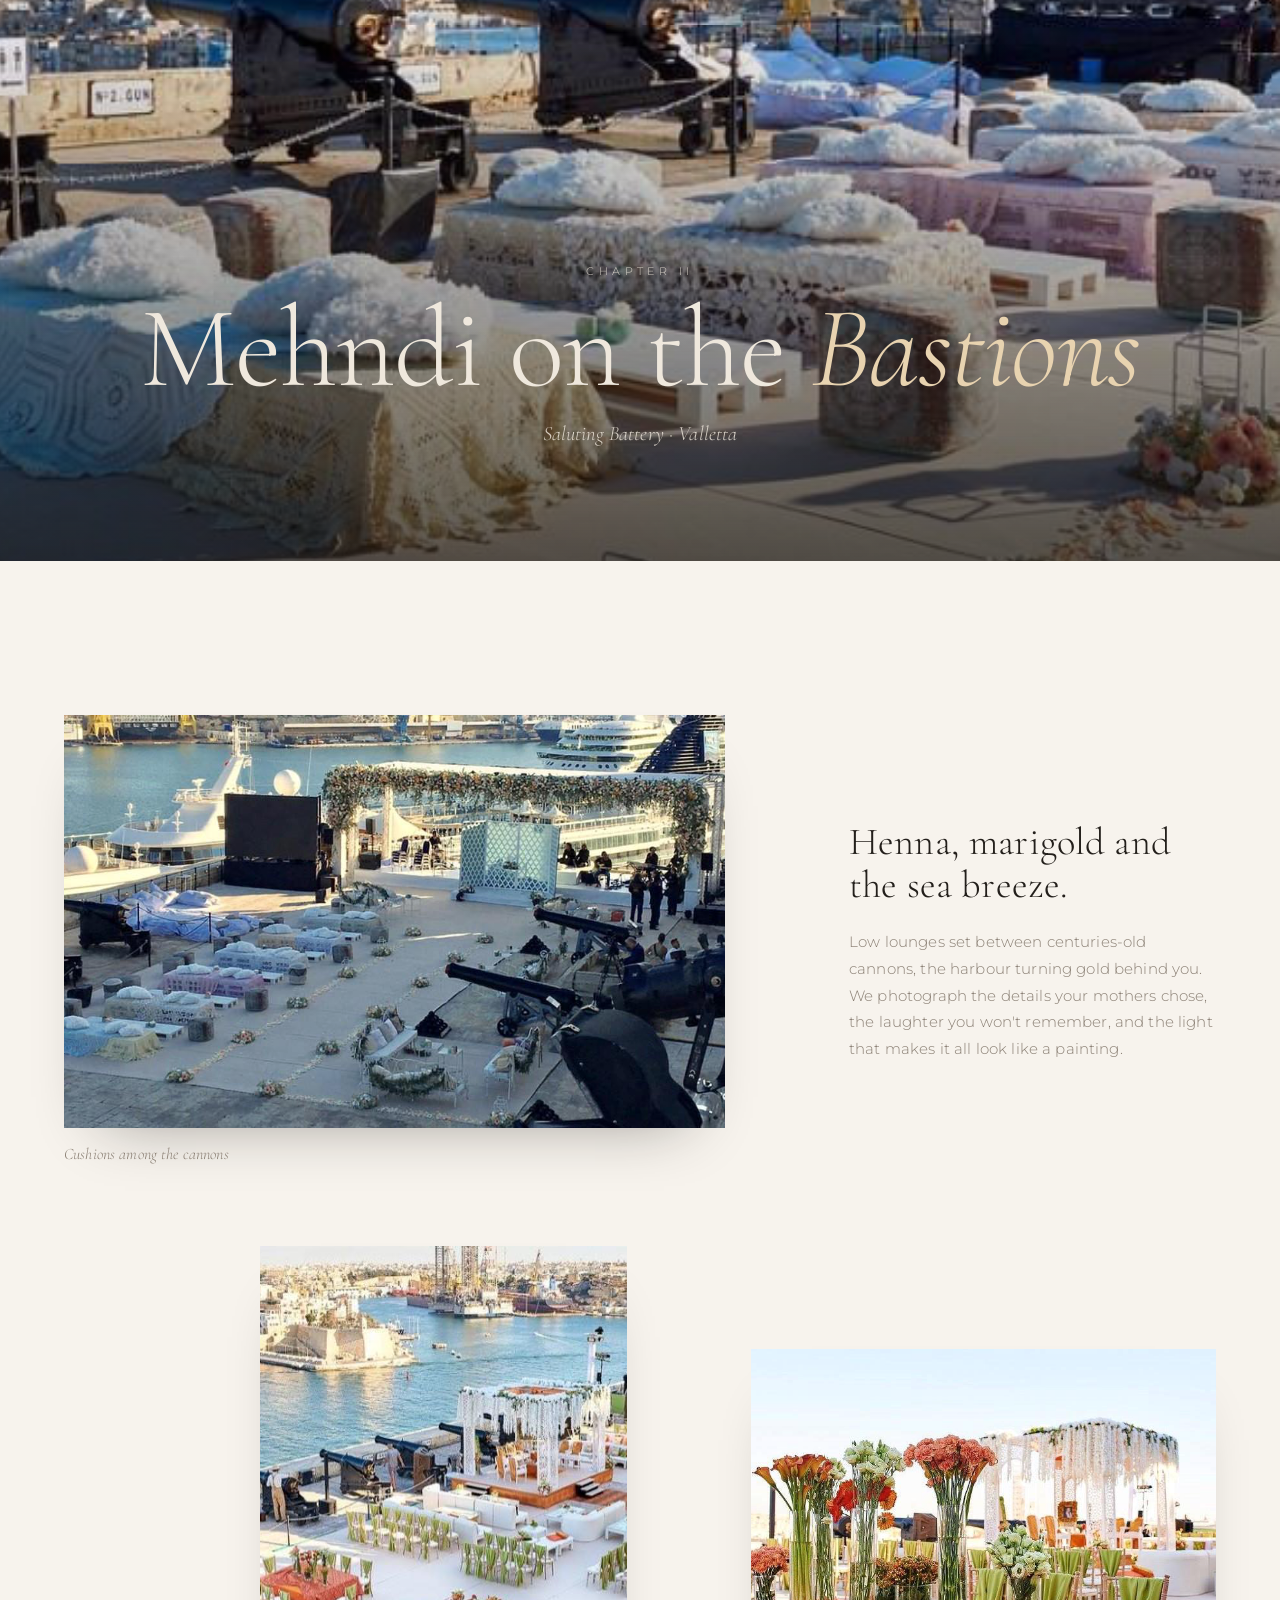
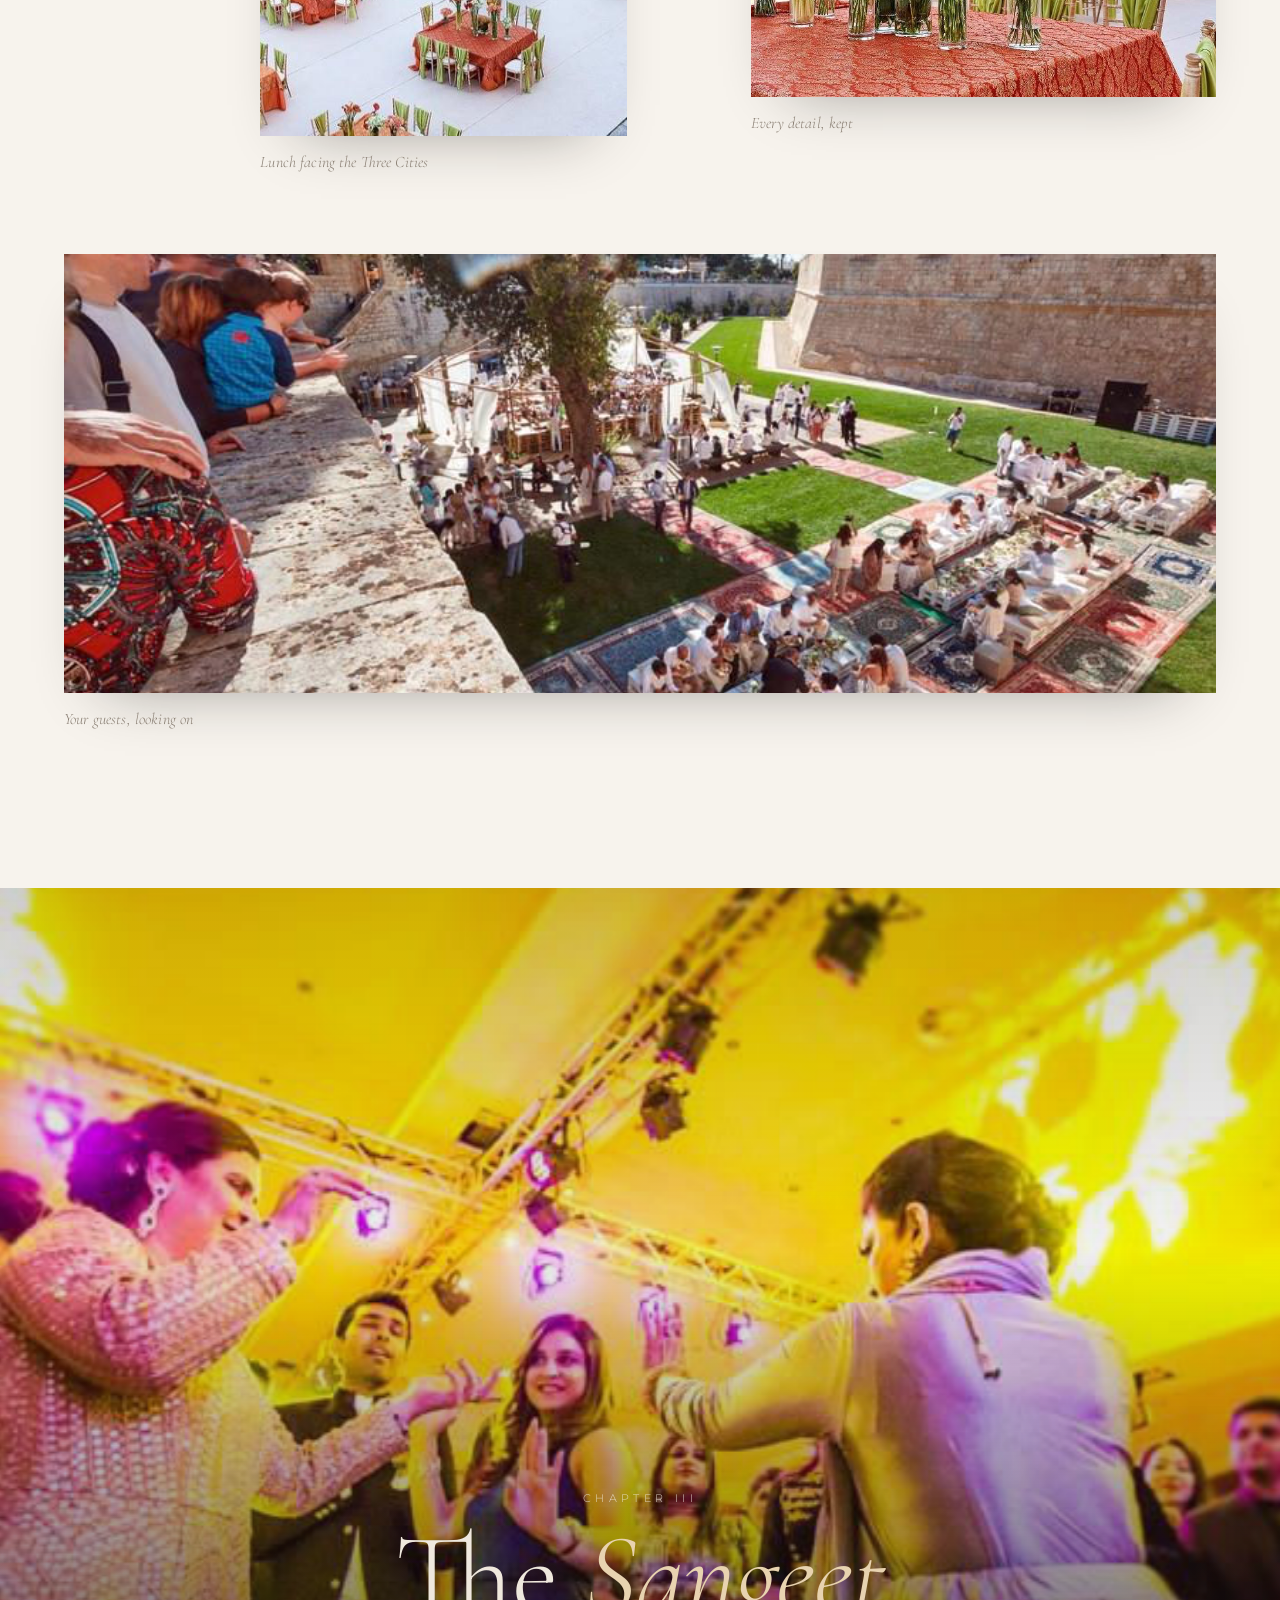
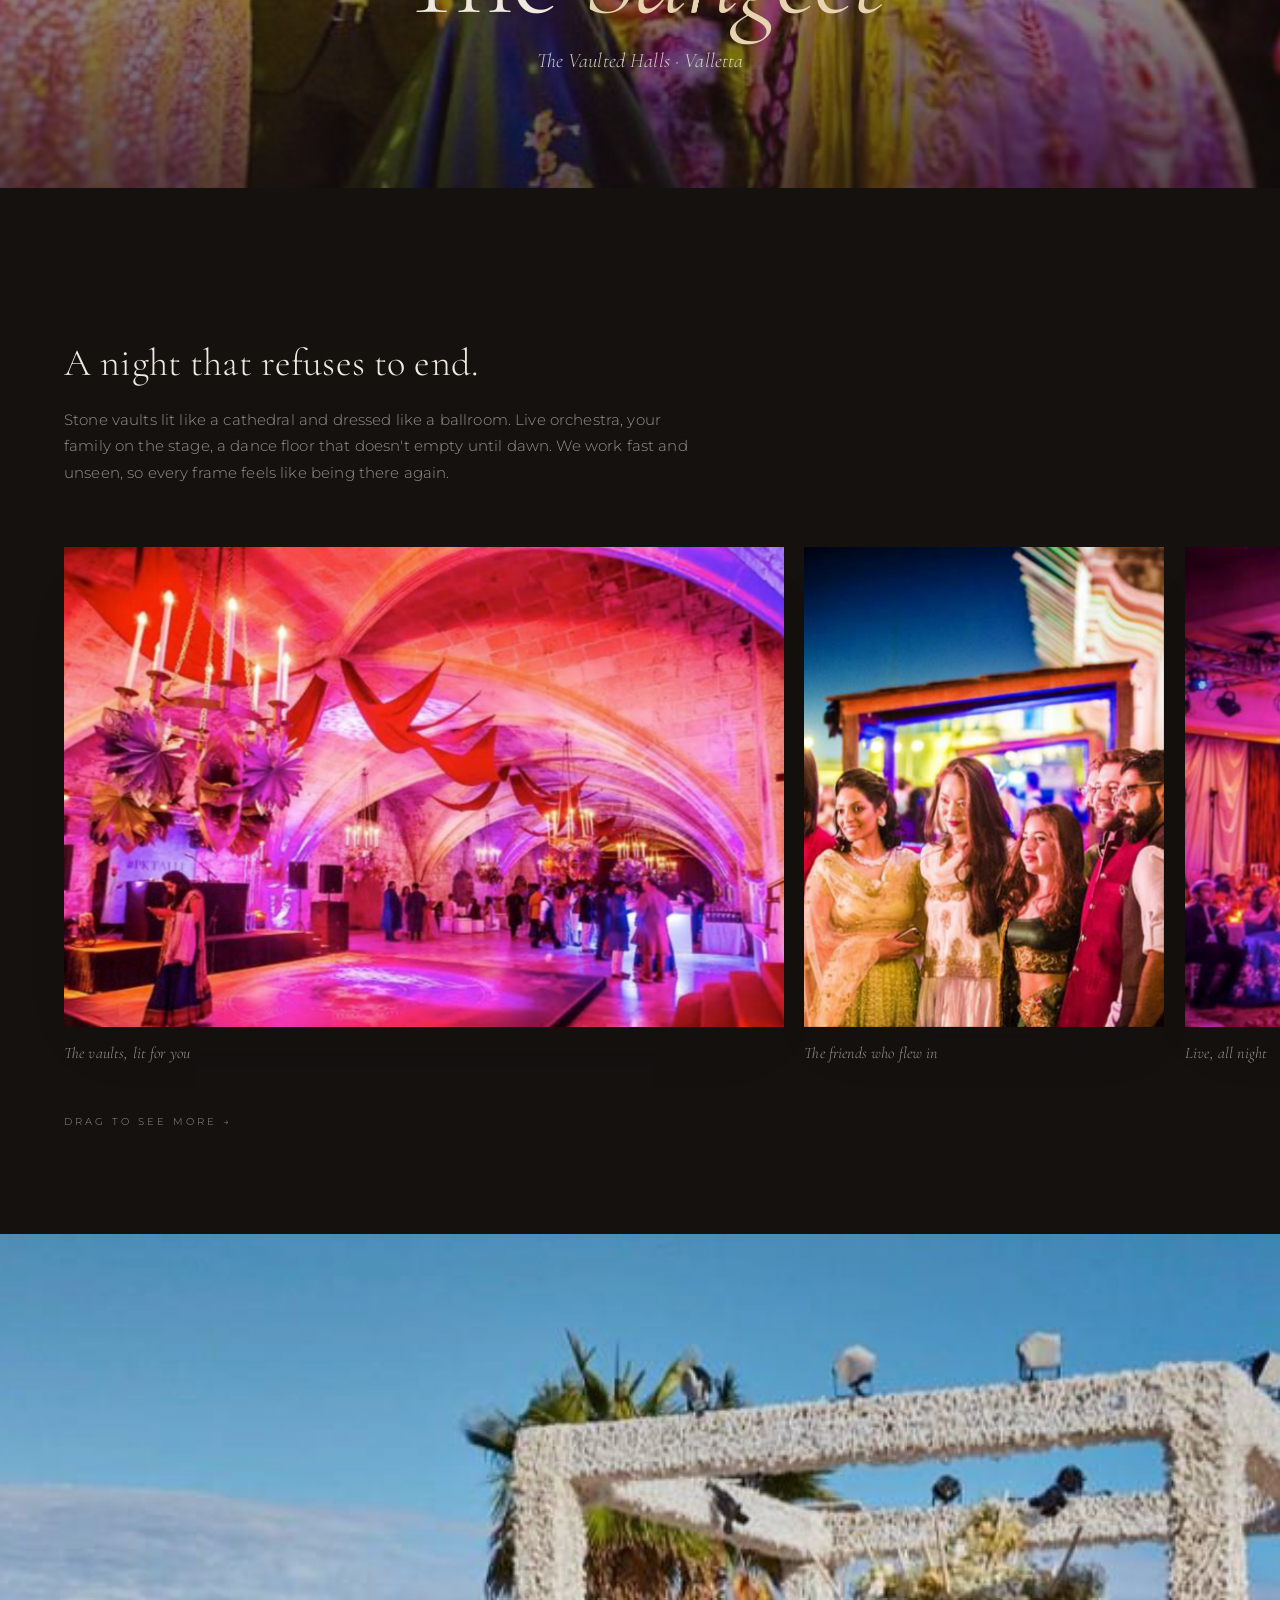
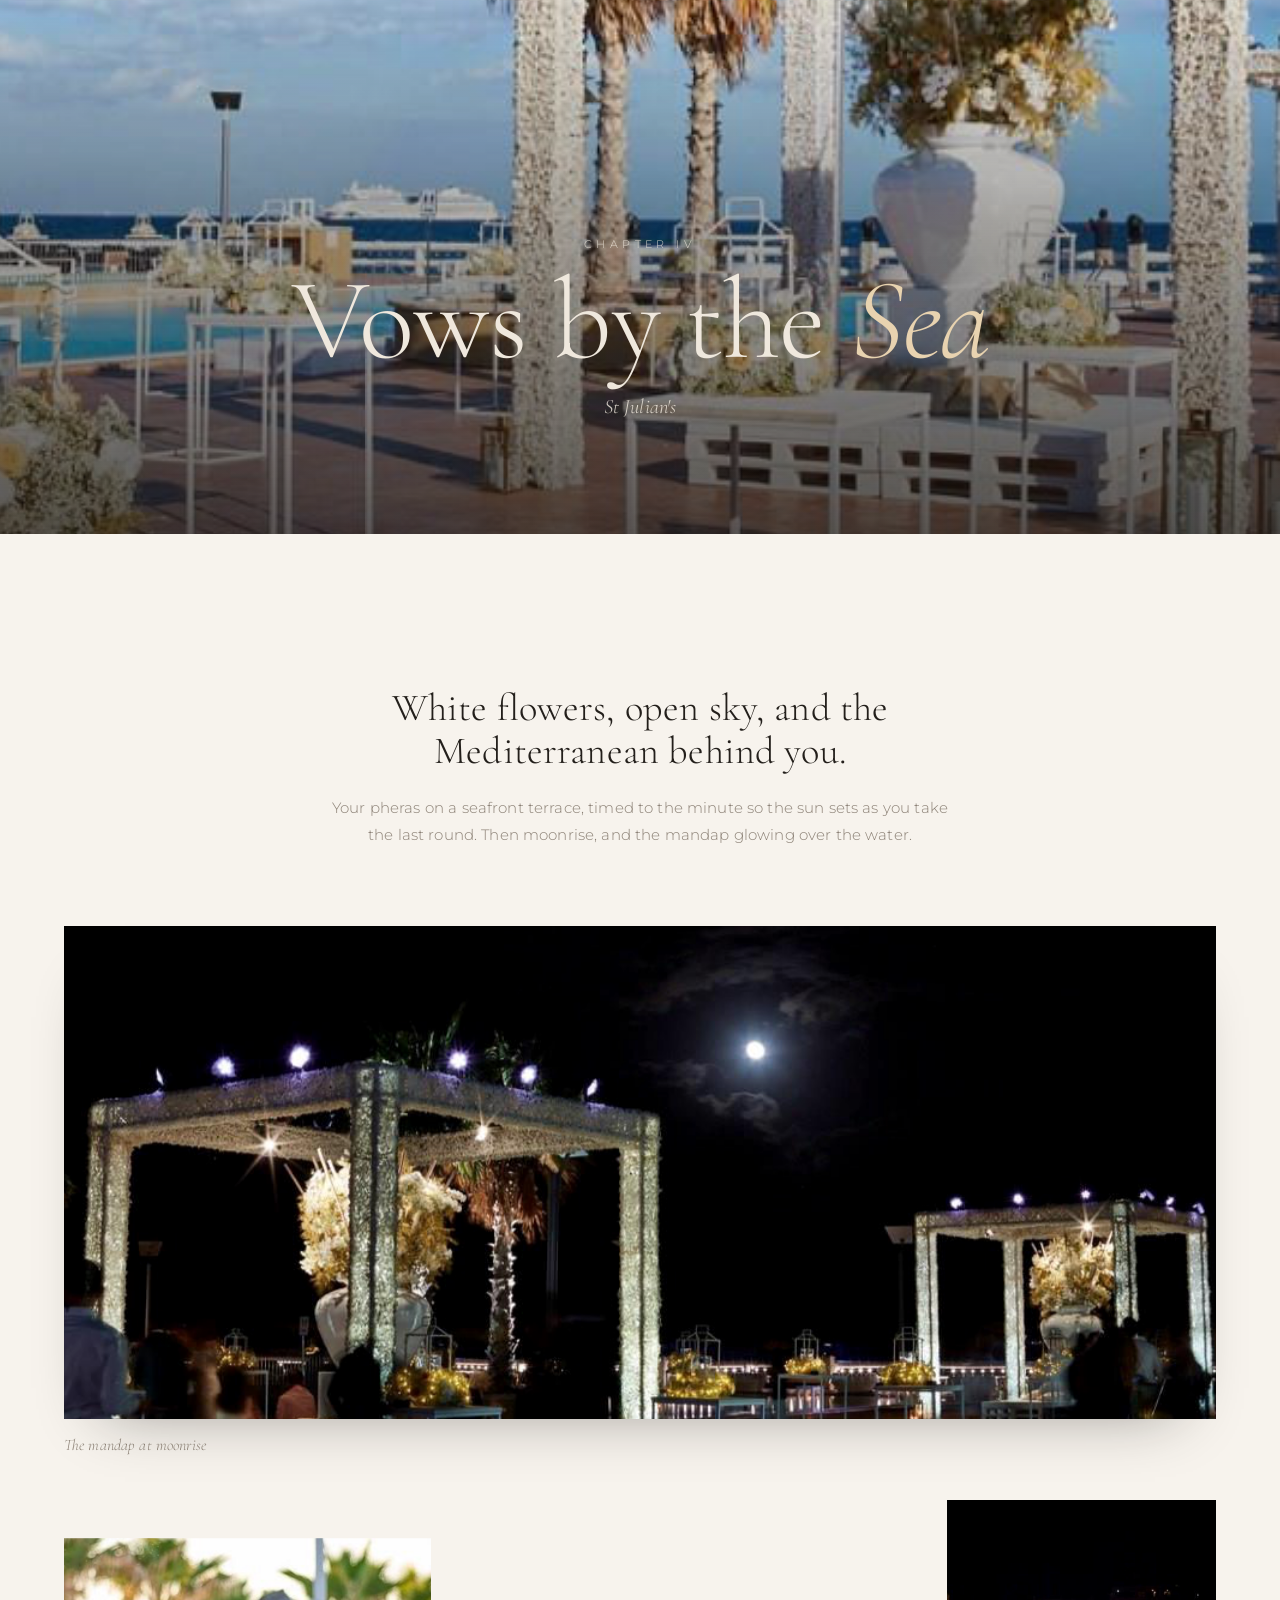
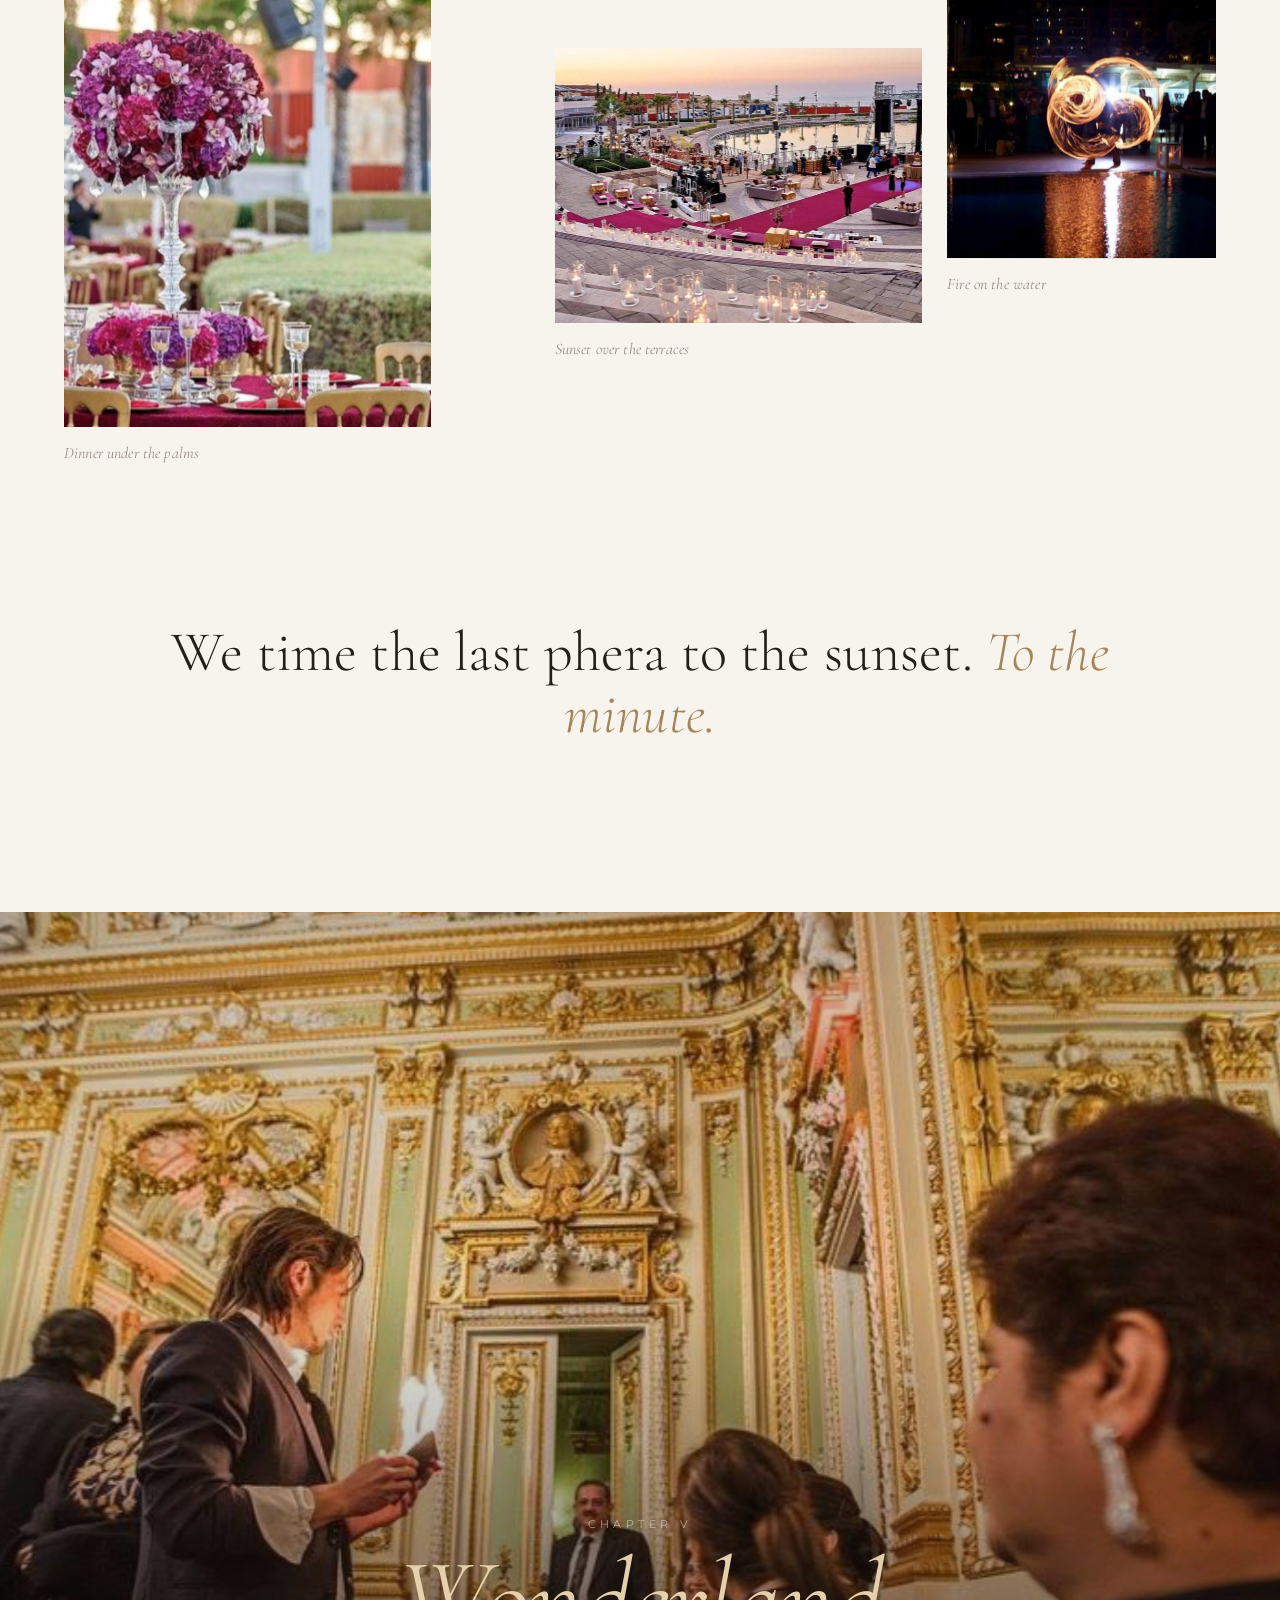
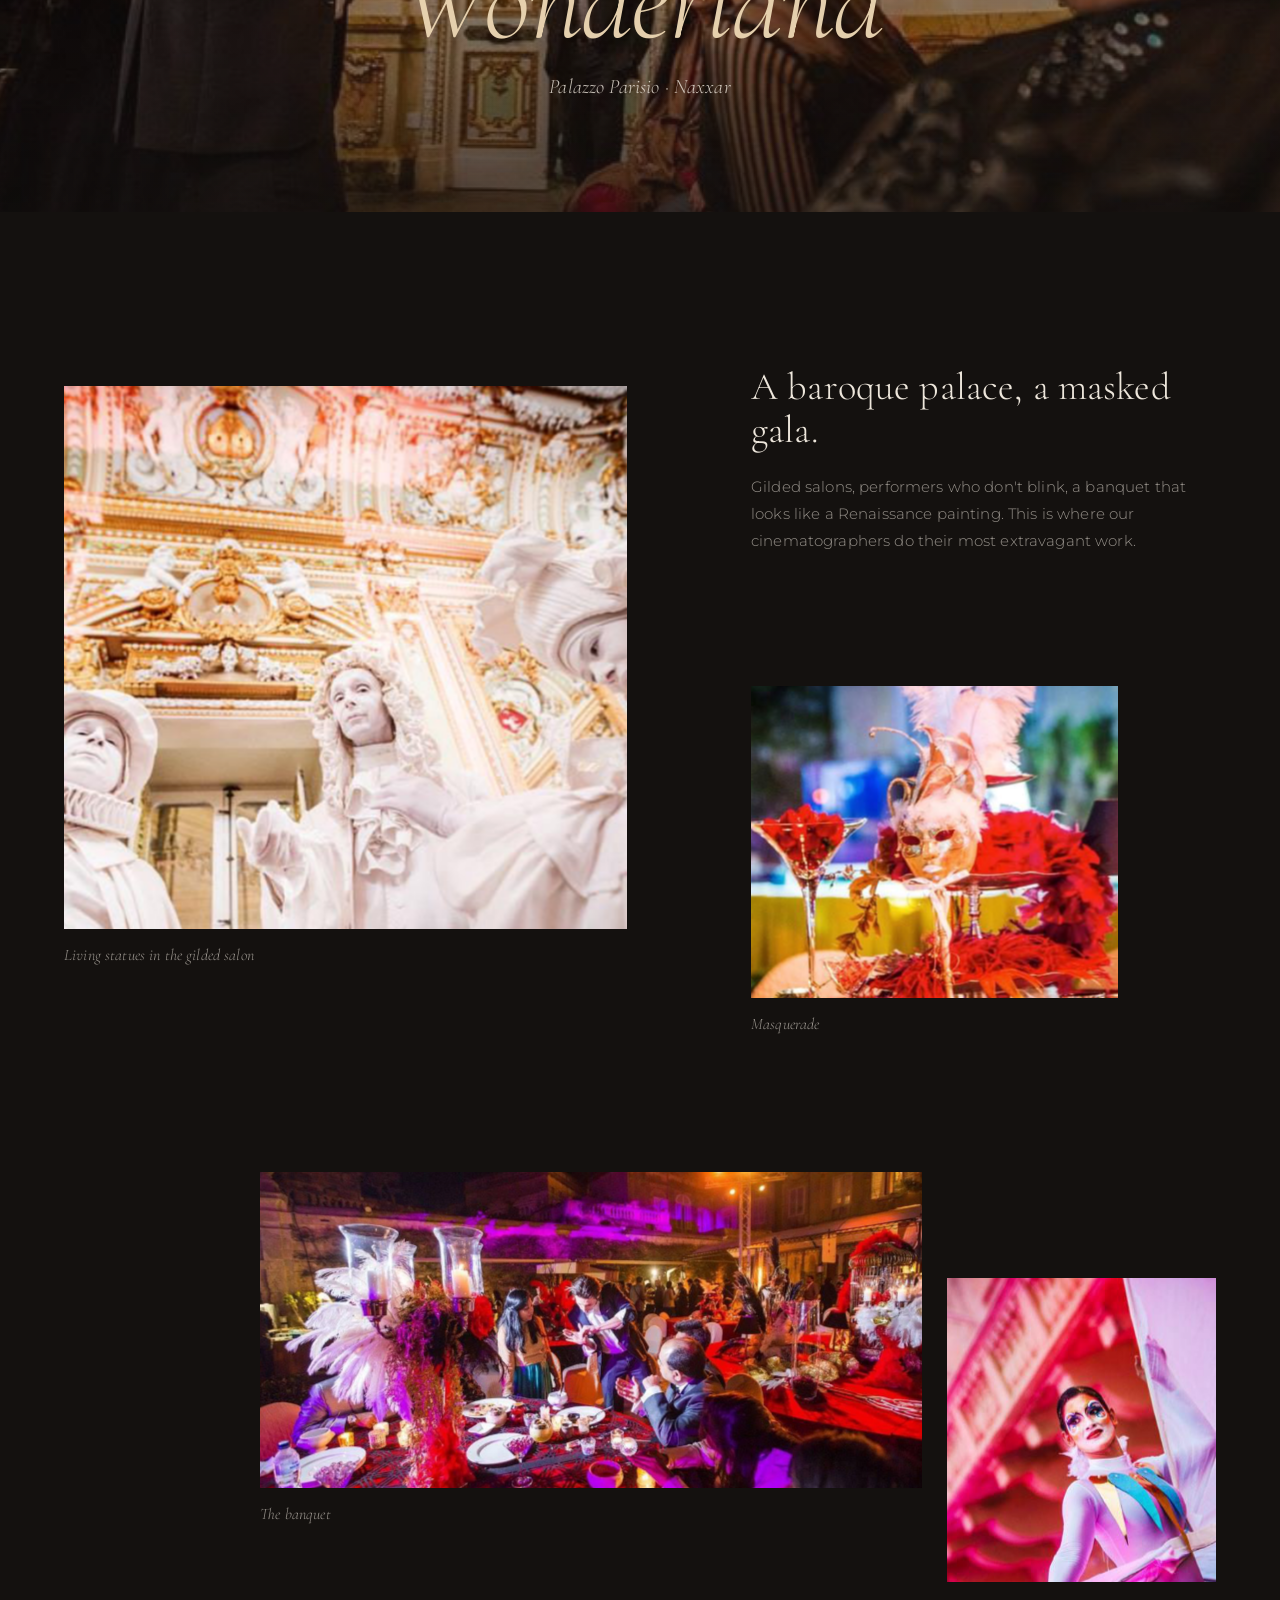
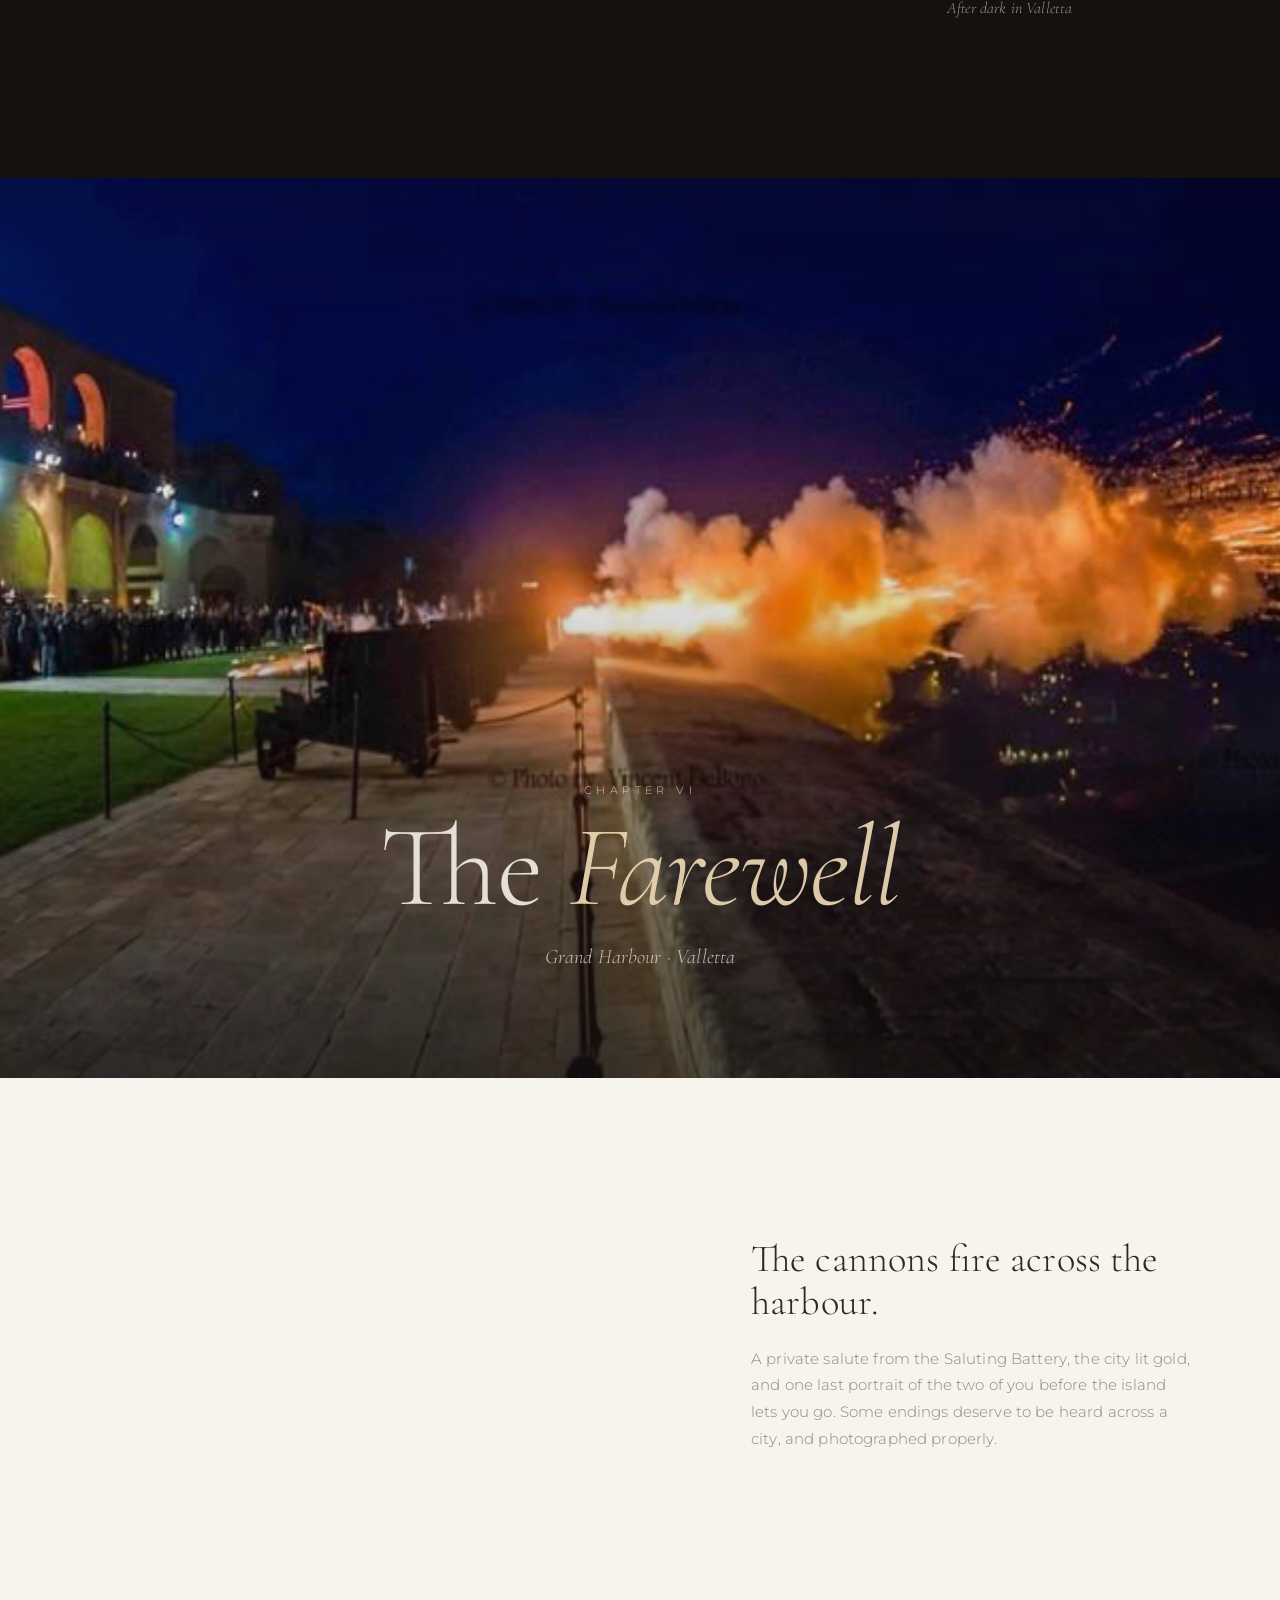
==== commit 8e33c957: "Luxury pass: film hero, gold invitation frames, page curtain, marquee and refined details Home hero " ====
--- a/site/index.html
+++ b/site/index.html
@@ -9,9 +9,10 @@
 <link rel="preconnect" href="https://fonts.gstatic.com" crossorigin>
 <link href="https://fonts.googleapis.com/css2?family=Cormorant+Garamond:ital,wght@0,300;0,400;0,500;1,300;1,400&family=Montserrat:wght@300;400;500&display=swap" rel="stylesheet">
 <link rel="icon" type="image/png" href="assets/img/favicon.png">
-<link rel="stylesheet" href="assets/css/style.css?v=mwkn4ly4">
+<link rel="stylesheet" href="assets/css/style.css?v=mwknb1ym">
 </head>
 <body class="page-home is-loading">
+<div class="curtain" aria-hidden="true"><svg class="logo-mark curtain__logo" viewBox="0 0 460 305" fill="none" stroke="currentColor" stroke-width="15" stroke-linecap="square" stroke-linejoin="miter" aria-hidden="true"><path d="M452 72V8H7v289h253v-57H76v-55h144v-60H7"/><path d="M72 70h298v227h-70V128"/></svg></div>
 
 <div class="loader" aria-hidden="true">
   <svg class="logo-mark loader__logo" viewBox="0 0 460 305" fill="none" stroke="currentColor" stroke-width="15" stroke-linecap="square" stroke-linejoin="miter" aria-hidden="true"><path d="M452 72V8H7v289h253v-57H76v-55h144v-60H7"/><path d="M72 70h298v227h-70V128"/></svg>
@@ -56,8 +57,10 @@
     <div class="hero__img" style="background-image:url(assets/img/p34_028.jpg)"></div>
     <div class="hero__img" style="background-image:url(assets/img/p26_020.jpg)"></div>
     <div class="hero__img" style="background-image:url(assets/img/p53_044.jpg)"></div>
+    <video class="hero__video" src="assets/video/malta-wedding-film.mp4" poster="assets/img/still-aerial.jpg" muted playsinline preload="auto" data-loop="45.6,58.2" aria-hidden="true"></video>
     <div class="hero__shade"></div>
   </div>
+  <div class="hero__border" aria-hidden="true"><span></span></div>
   <div class="hero__text">
     <p class="eyebrow">Wedding Photography &amp; Films</p>
     <h1 class="hero__title"><span>Your wedding,</span><em>in Malta</em></h1>
@@ -77,6 +80,14 @@
   </div>
   <figure class="ph prologue__b" data-reveal><img src="assets/img/p14_009.jpg" alt="Flower-filled vases on a terracotta tablescape by the sea"></figure>
 </section>
+
+<!-- ================= PLACES MARQUEE ================= -->
+<div class="marquee" aria-hidden="true">
+  <div class="marquee__track">
+    <span>Valletta</span><i>✦</i><span>Mdina</span><i>✦</i><span>St Julian's</span><i>✦</i><span>Palazzo Parisio</span><i>✦</i><span>The Grand Harbour</span><i>✦</i><span>Gozo</span><i>✦</i>
+    <span>Valletta</span><i>✦</i><span>Mdina</span><i>✦</i><span>St Julian's</span><i>✦</i><span>Palazzo Parisio</span><i>✦</i><span>The Grand Harbour</span><i>✦</i><span>Gozo</span><i>✦</i>
+  </div>
+</div>
 
 <!-- ================= CHAPTER I ================= -->
 <section class="chapter" id="ch1" data-no="I" data-name="The Arrival">
@@ -302,6 +313,6 @@
 <script src="assets/vendor/gsap.min.js"></script>
 <script src="assets/vendor/ScrollTrigger.min.js"></script>
 <script src="assets/vendor/lenis.min.js"></script>
-<script src="assets/js/main.js?v=mwkn4ly4"></script>
+<script src="assets/js/main.js?v=mwknb1ym"></script>
 </body>
 </html>
--- a/site/assets/css/style.css
+++ b/site/assets/css/style.css
@@ -540,3 +540,58 @@
 .sg:has(img[src*="still-"]){--ar:656/269}  /* film stills keep their native cinemascope frame */
 .metal{-webkit-background-clip:text;background-clip:text;color:transparent;background-size:200% 100%;font-style:italic;padding:0 .08em;transition:background-position 1.4s var(--ease)}
 .tier:hover .metal{background-position:100% 50%}
+
+/* =========================================================
+   LUXURY LAYER — film hero, gold frames, curtain, details
+   ========================================================= */
+/* home hero film */
+.hero__video{position:absolute;inset:0;width:100%;height:100%;object-fit:cover;transform:scale(1.38);opacity:0;transition:opacity 2.4s var(--ease);filter:saturate(.92) contrast(1.04)}
+.hero__video.is-playing{opacity:1}
+.hero__shade{background:radial-gradient(ellipse at center,rgba(20,17,15,.2),rgba(20,17,15,.66) 90%),linear-gradient(180deg,rgba(20,17,15,.45),transparent 28%,transparent 68%,rgba(20,17,15,.6))}
+
+/* double gold hairline frame, like an engraved invitation */
+.hero__border{position:absolute;z-index:3;inset:clamp(14px,1.8vw,26px);border:1px solid rgba(232,211,176,.42);pointer-events:none}
+.hero__border span{position:absolute;inset:6px;border:1px solid rgba(232,211,176,.18)}
+.hero__border::before,.hero__border::after{content:"✦";position:absolute;left:50%;transform:translate(-50%,-50%);font-size:10px;color:#e8d3b0;line-height:1}
+.hero__border::before{top:0}
+.hero__border::after{top:100%}
+.phero .hero__border{z-index:1}
+
+/* venue marquee */
+.marquee{overflow:hidden;padding:30px 0;border-top:1px solid var(--line);border-bottom:1px solid var(--line);background:var(--ivory)}
+.marquee__track{display:flex;align-items:center;gap:46px;width:max-content;animation:marq 70s linear infinite}
+.marquee span{font-family:var(--serif);font-style:italic;font-weight:300;font-size:clamp(30px,3.6vw,54px);color:var(--ink);white-space:nowrap}
+.marquee i{font-style:normal;color:var(--gold);font-size:12px}
+@keyframes marq{to{transform:translateX(-50%)}}
+
+/* curtain between pages */
+.curtain{position:fixed;inset:0;z-index:950;background:var(--noir);display:grid;place-items:center;pointer-events:none;animation:curtainUp 1.1s .25s var(--ease) forwards}
+.curtain__logo{width:64px;color:#e8d3b0;animation:curtainLogo 1s var(--ease) forwards}
+.page-home .curtain{display:none}
+.curtain.is-closing{animation:curtainDown .75s var(--ease) forwards}
+@keyframes curtainUp{to{transform:translateY(-100%)}}
+@keyframes curtainDown{from{transform:translateY(100%)}to{transform:translateY(0)}}
+@keyframes curtainLogo{from{opacity:0;transform:translateY(10px)}to{opacity:1;transform:none}}
+
+/* eyebrows get a gold hairline */
+.eyebrow::before{content:"";display:inline-block;width:34px;height:1px;background:var(--gold);vertical-align:middle;margin:-2px 14px 0 0}
+.hero .eyebrow::before,.phero .eyebrow::before,.film .eyebrow::before{background:#e8d3b0}
+
+/* buttons: a slow gold sweep */
+.cta__btn,.tier__btn,.send,.footer__btn,.nav__enquire{background-image:linear-gradient(var(--gold),var(--gold));background-repeat:no-repeat;background-position:left center;background-size:0% 100%;transition:background-size .8s var(--ease),color .5s,border-color .5s}
+.cta__btn:hover,.tier__btn:hover,.send:hover,.nav__enquire:hover{background-size:100% 100%;background-color:var(--ink);color:var(--ivory);border-color:var(--gold)}
+.tier--dark .tier__btn{background-color:#e8d3b0}
+.tier--dark .tier__btn:hover{color:var(--noir)}
+.footer__btn{background-image:linear-gradient(#e8d3b0,#e8d3b0)}
+.footer__btn:hover{background-size:100% 100%;background-color:transparent;color:var(--noir)}
+
+/* photographs: soft depth + gentle hover grade */
+.ph__crop{box-shadow:0 30px 60px -40px rgba(20,17,15,.45)}
+.ph img{filter:saturate(.94) contrast(1.02)}
+.ph:hover img{filter:saturate(1.02) contrast(1.04)}
+
+/* refined scrollbar + type rendering */
+html{scrollbar-width:thin;scrollbar-color:var(--gold) var(--ivory)}
+::-webkit-scrollbar{width:8px}::-webkit-scrollbar-track{background:var(--ivory)}::-webkit-scrollbar-thumb{background:var(--gold);border-radius:8px}
+body{text-rendering:optimizeLegibility;font-feature-settings:"liga","kern"}
+@media (max-width:760px){.hero__border{inset:10px}.marquee{padding:20px 0}}
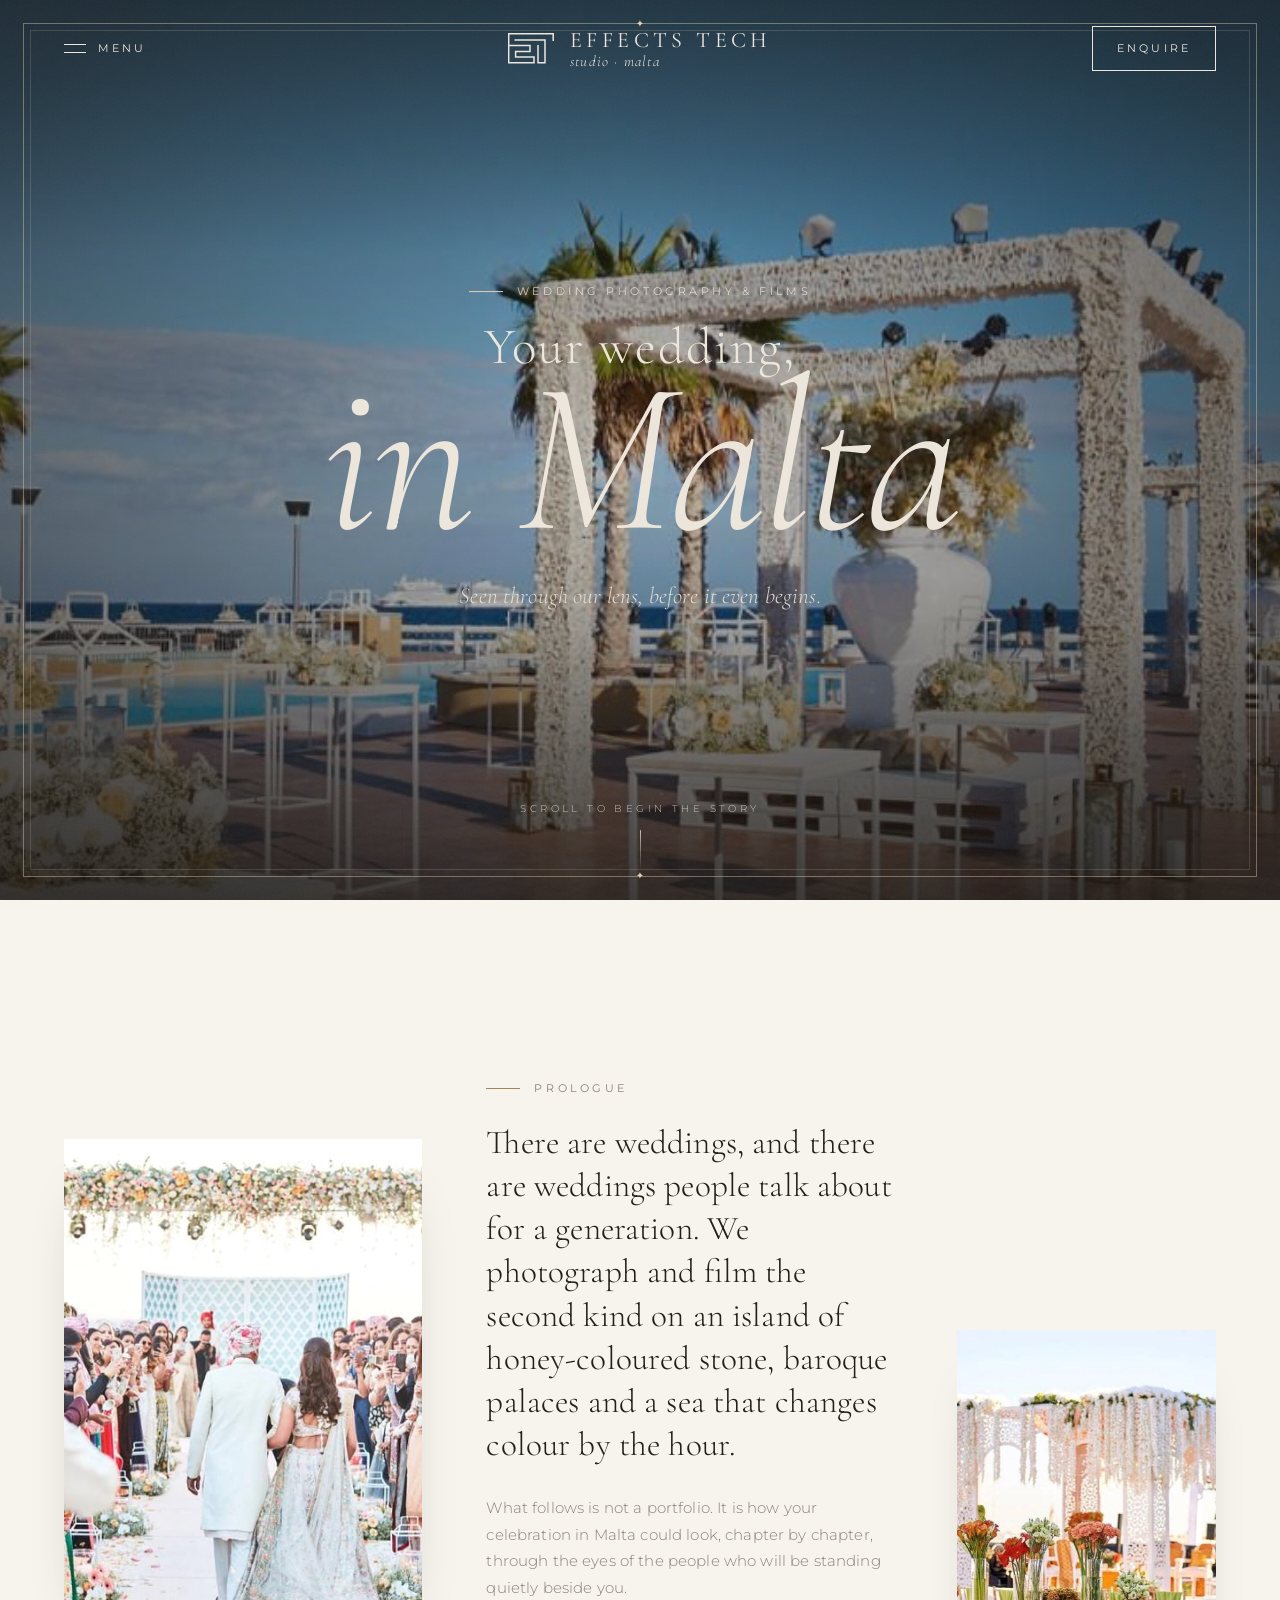
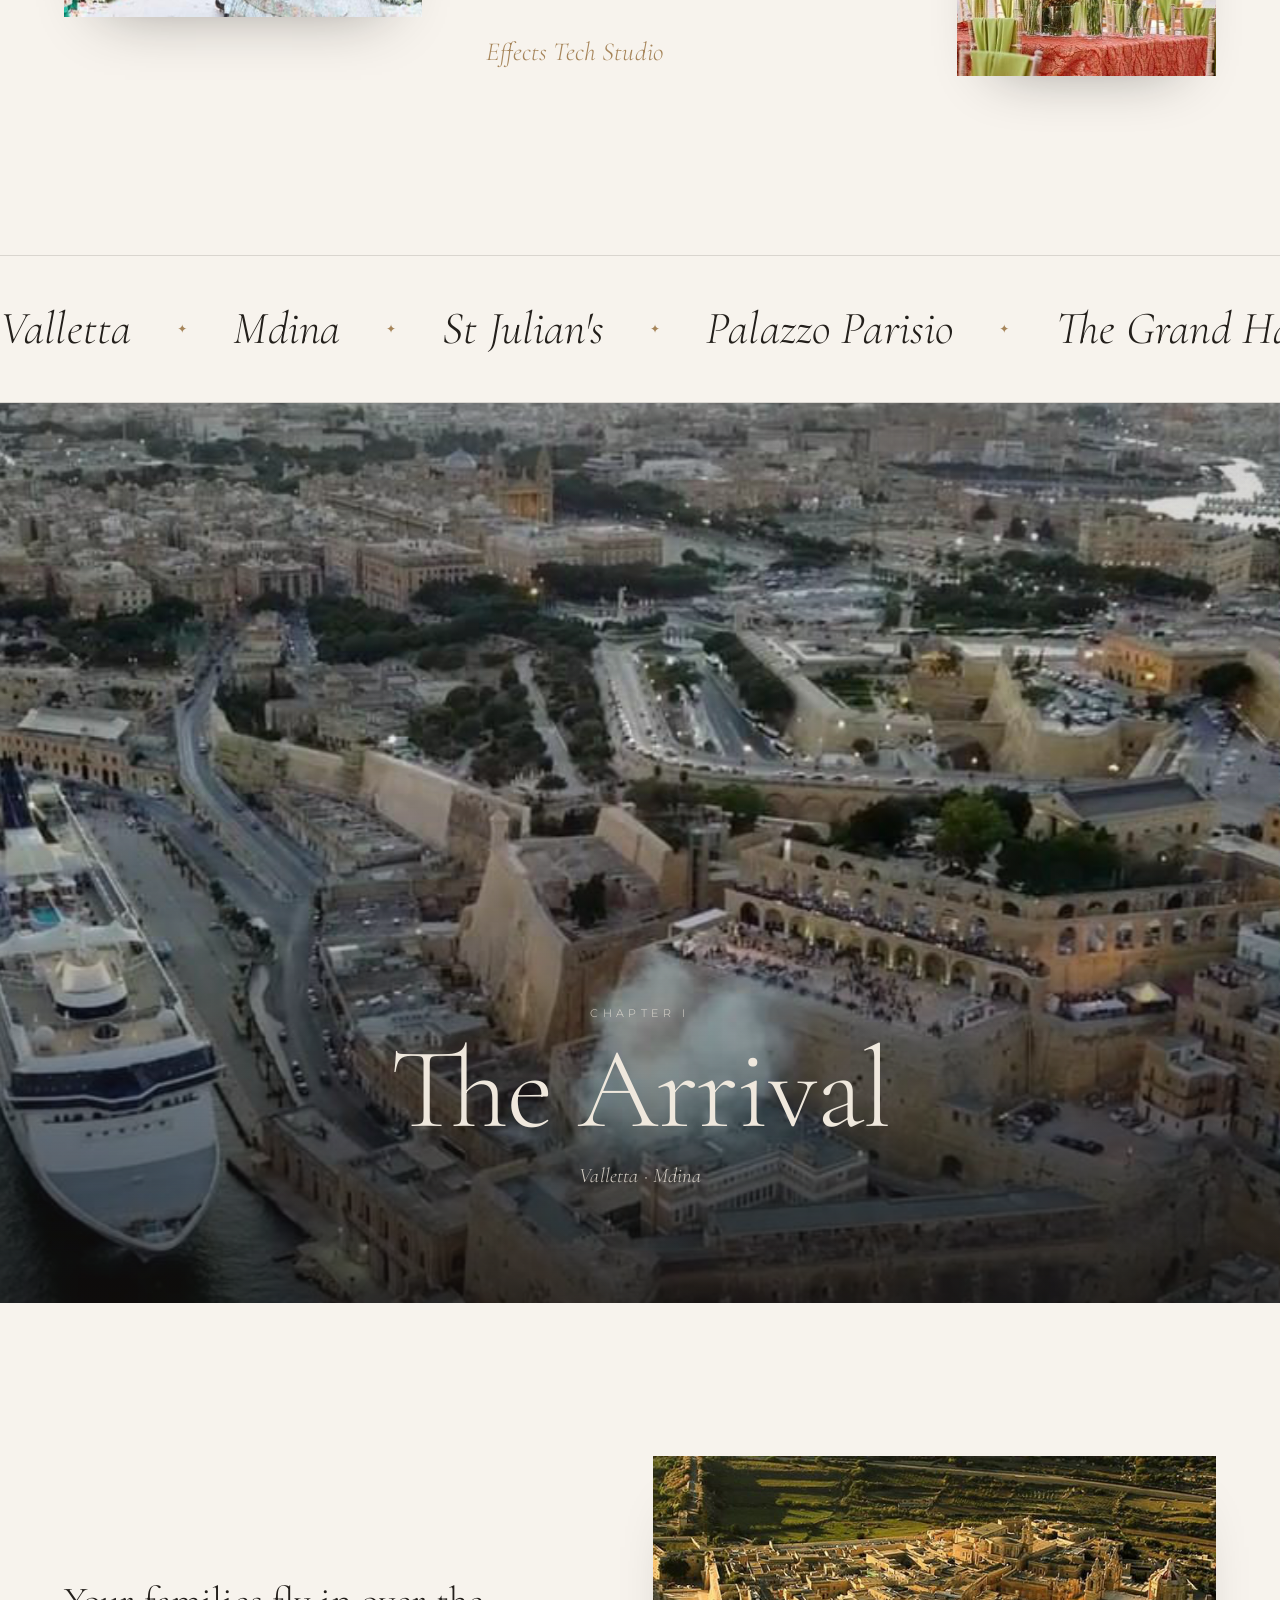
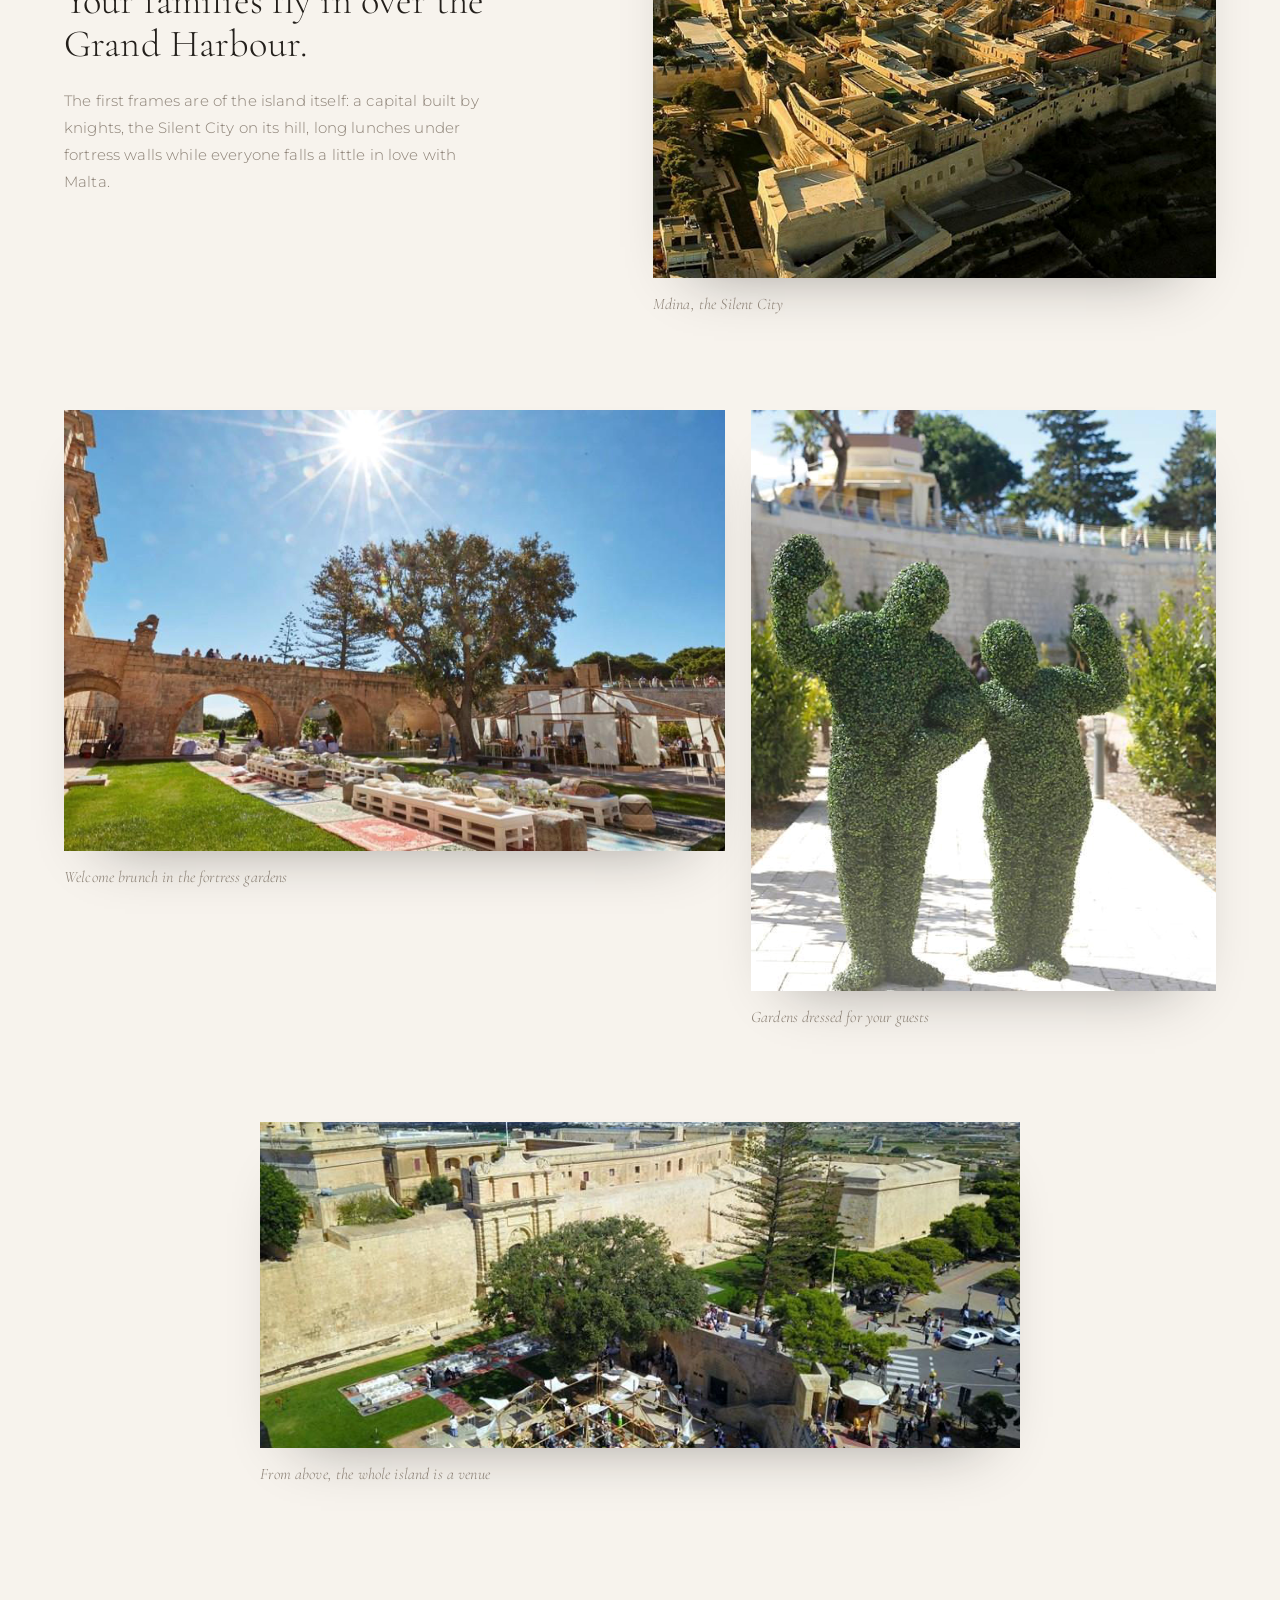
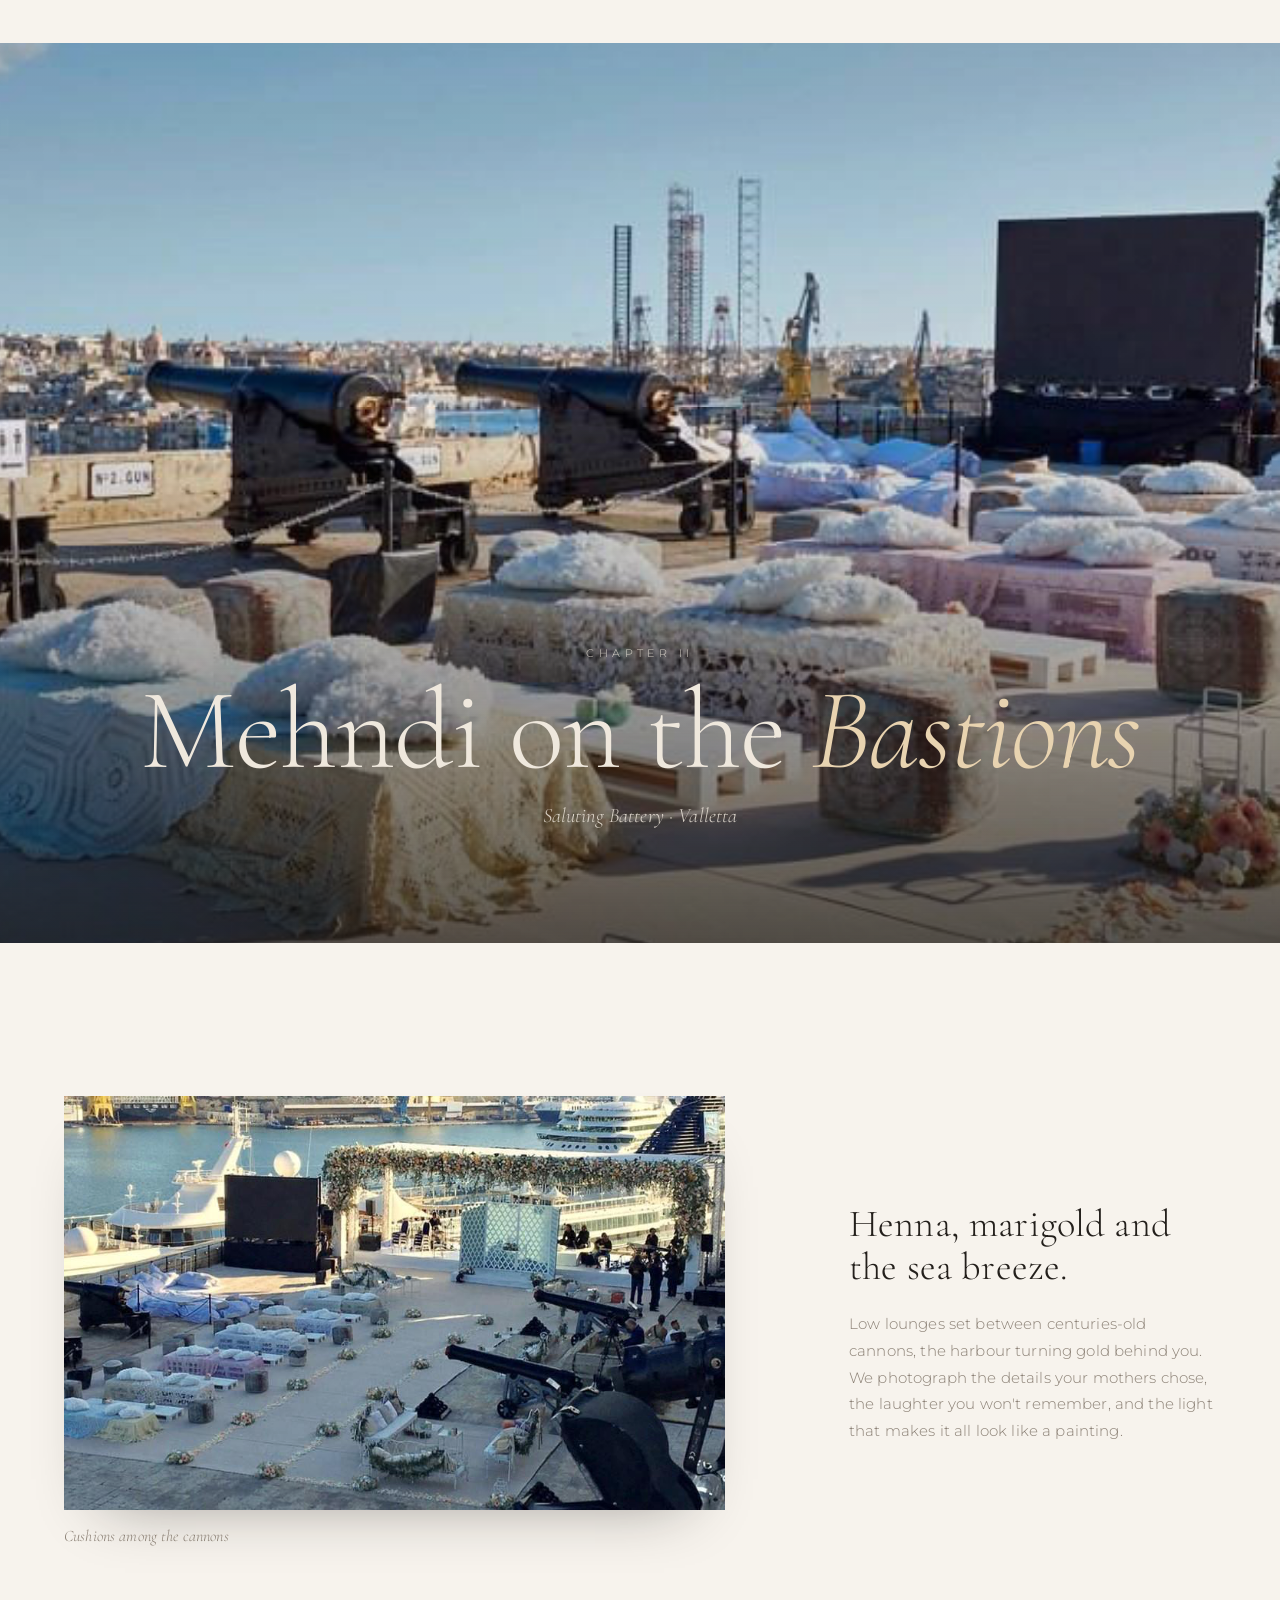
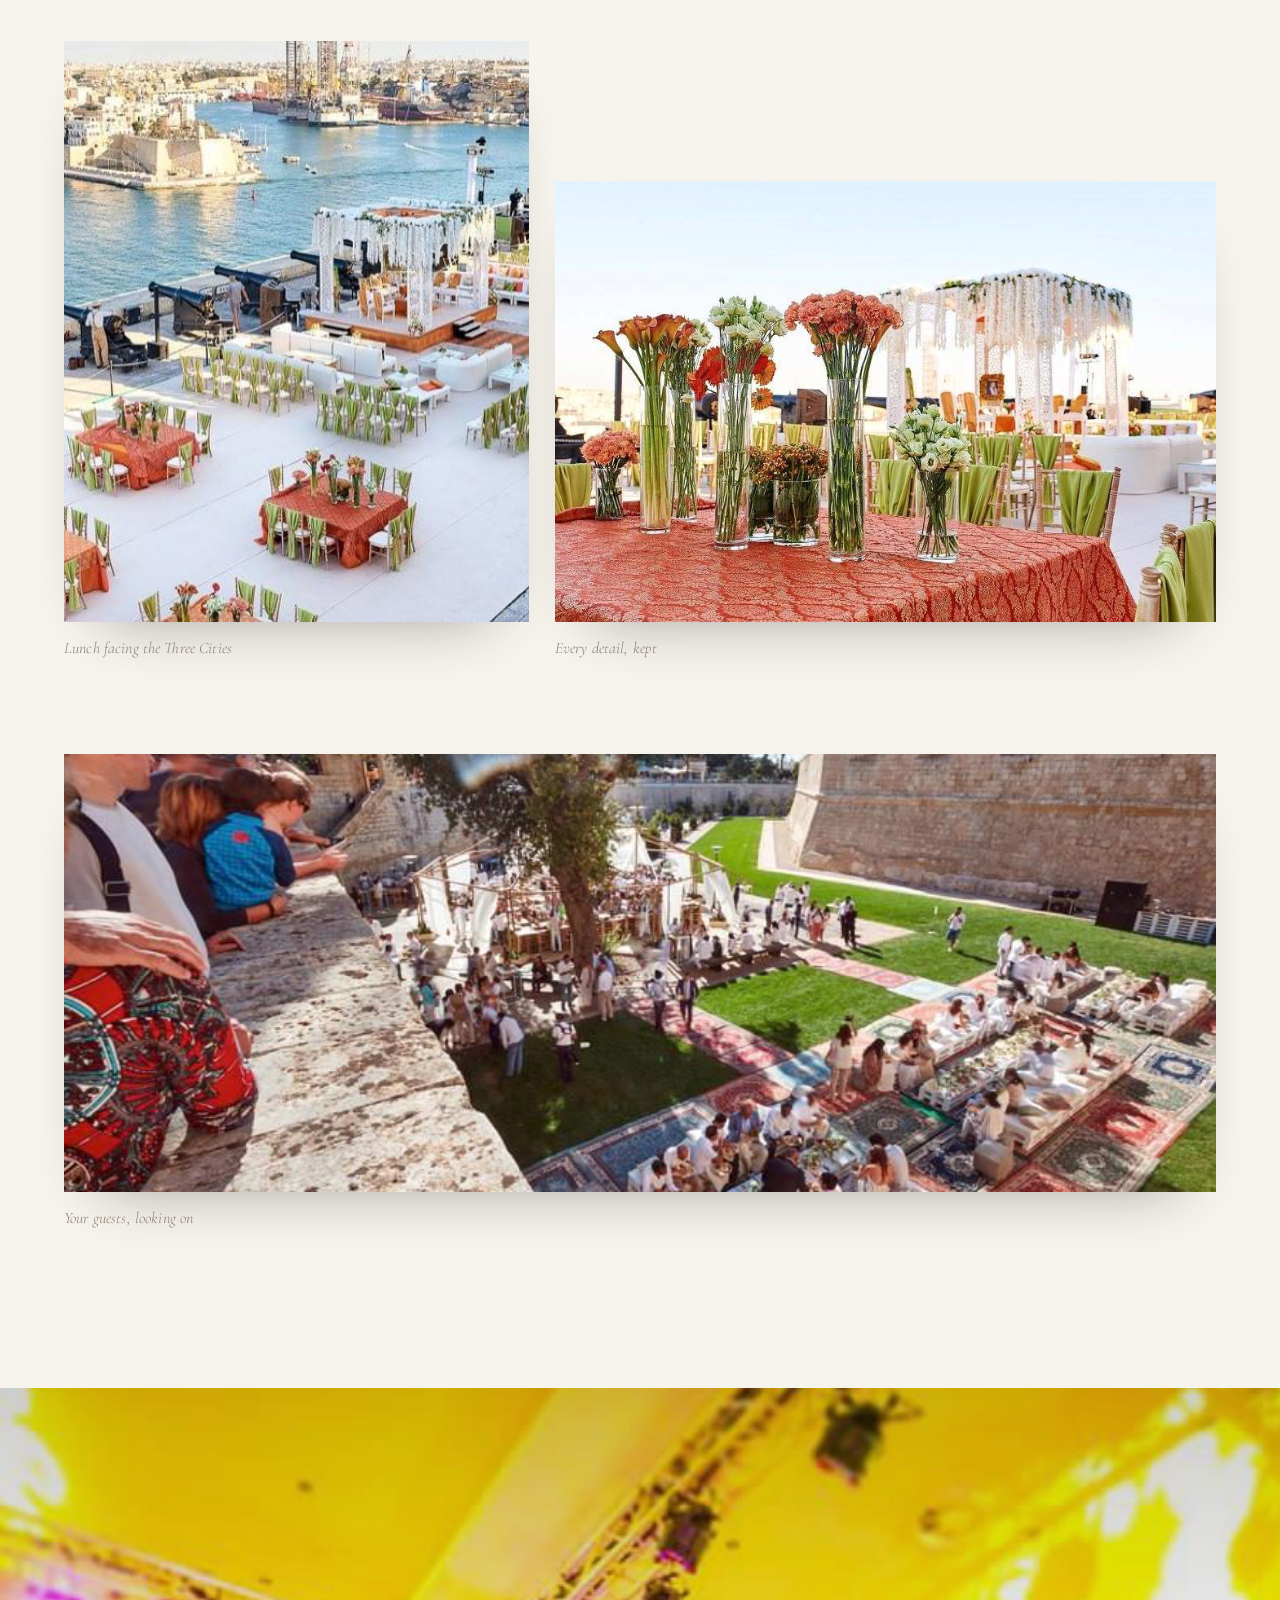
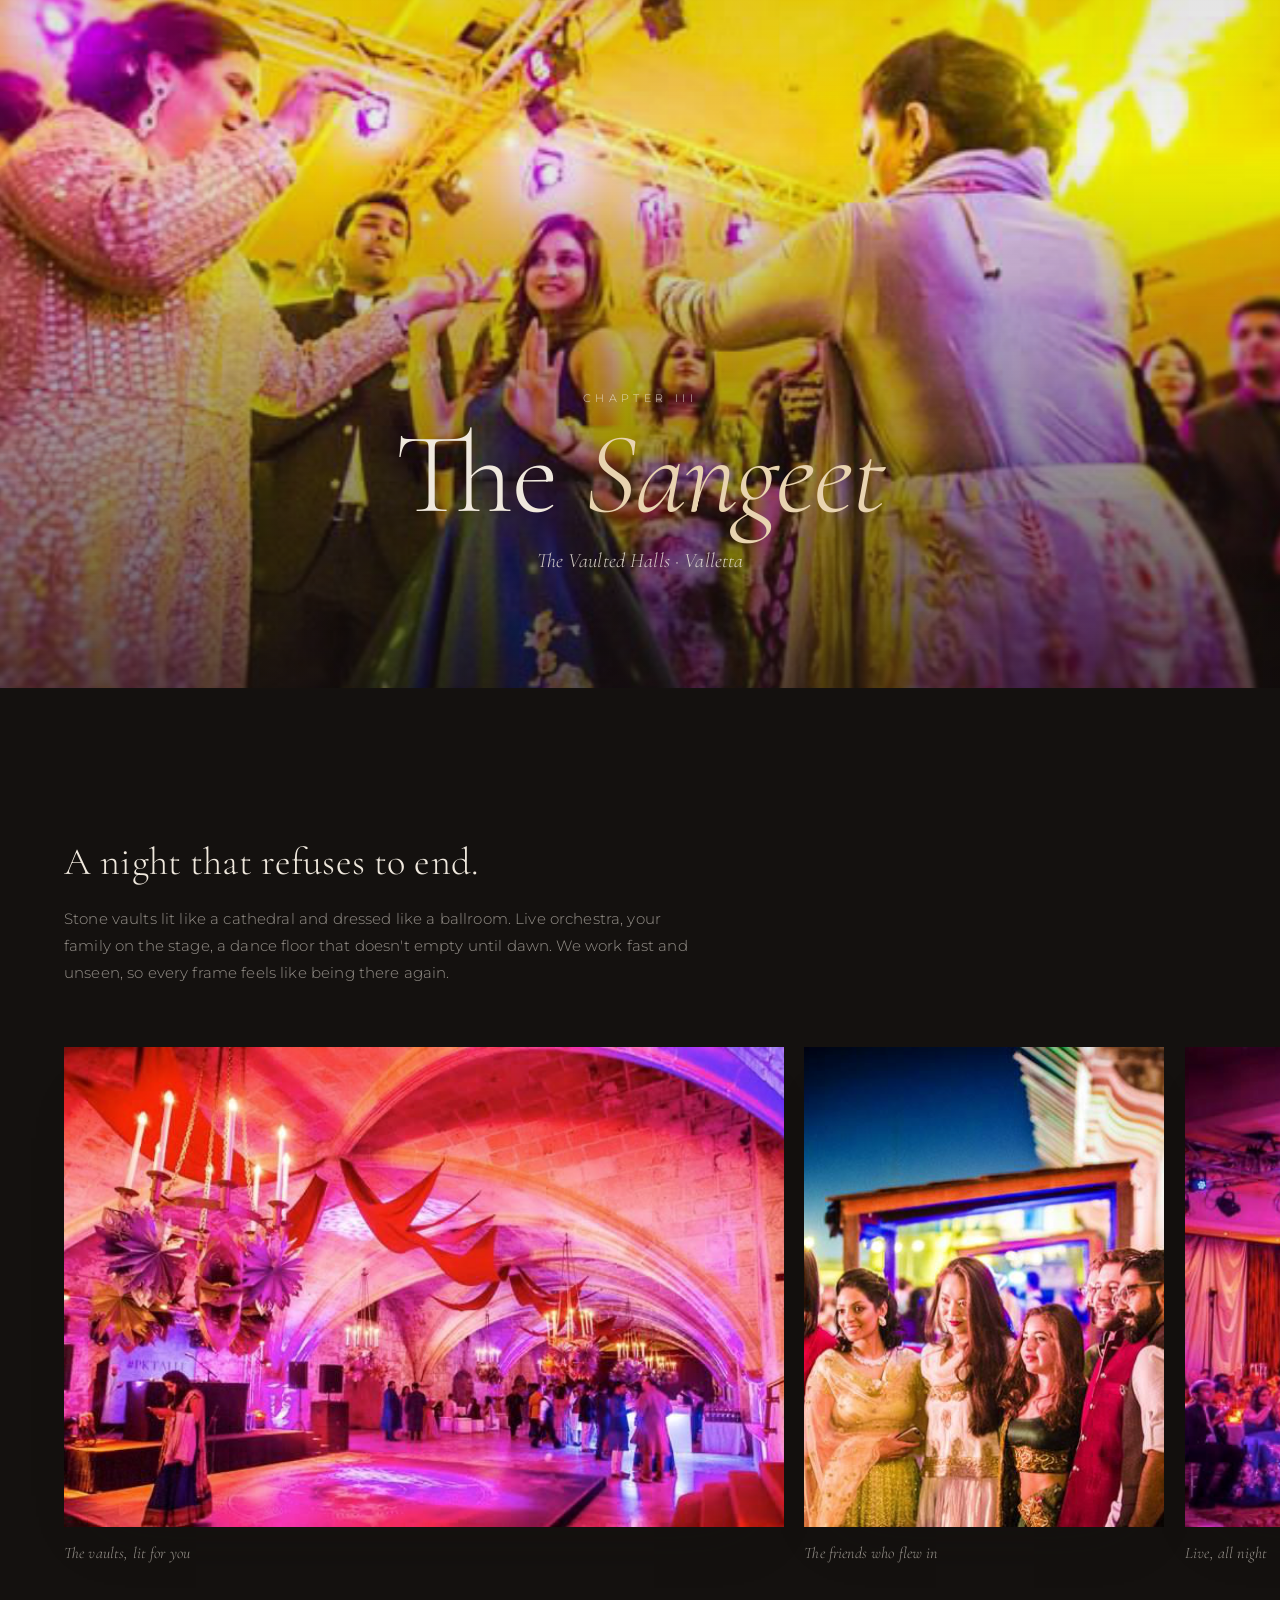
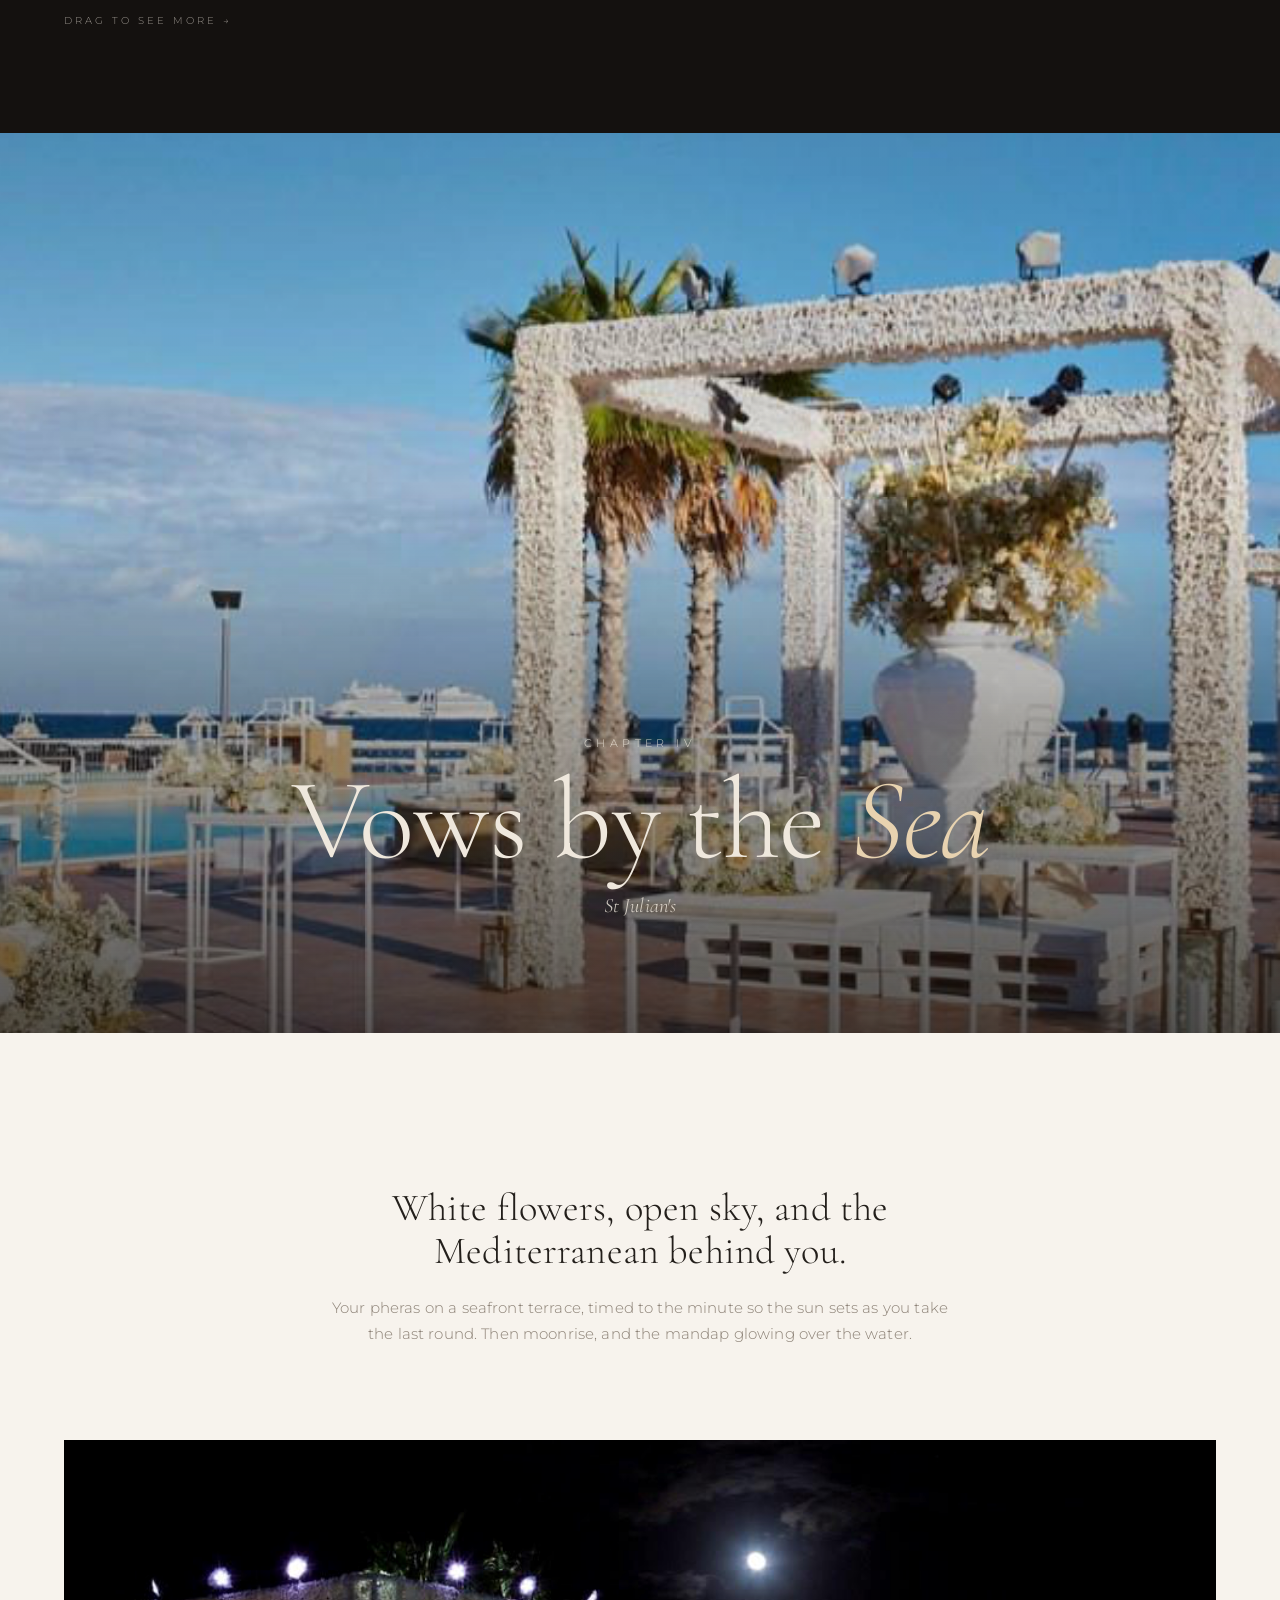
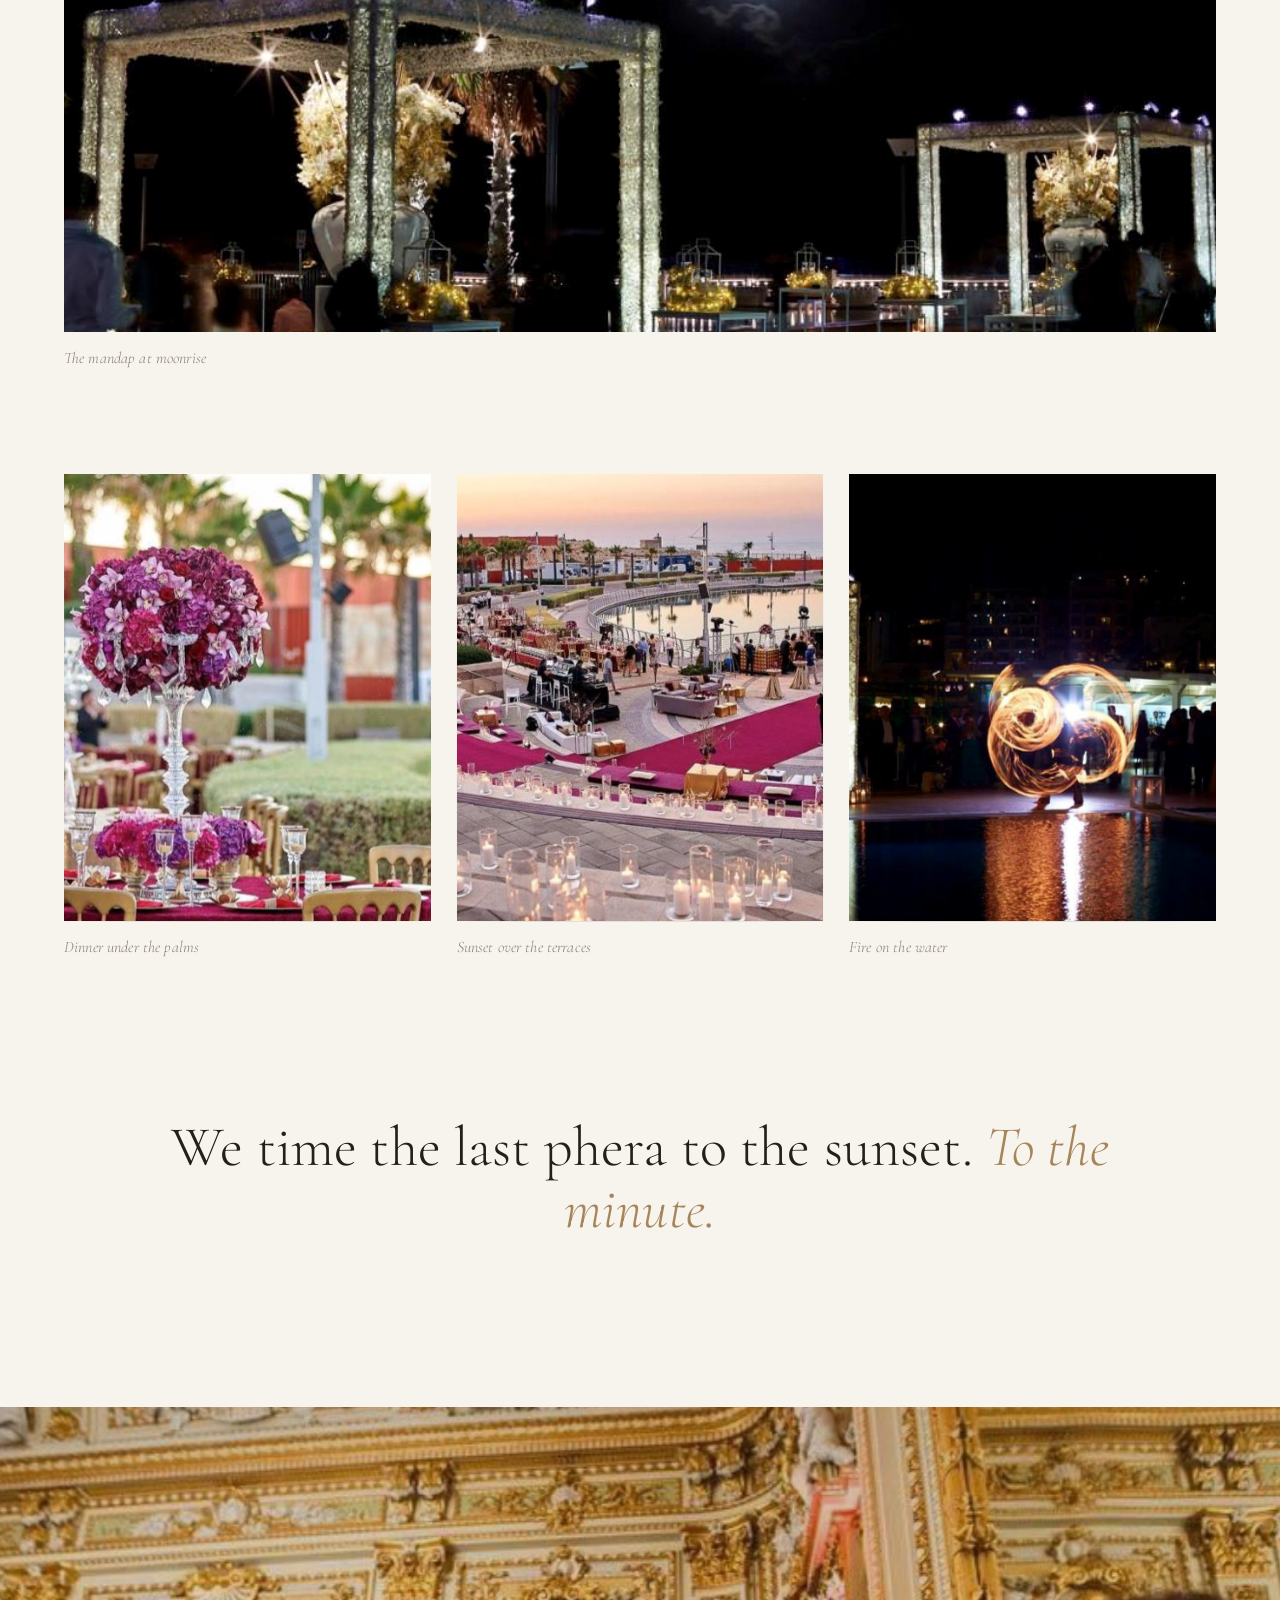
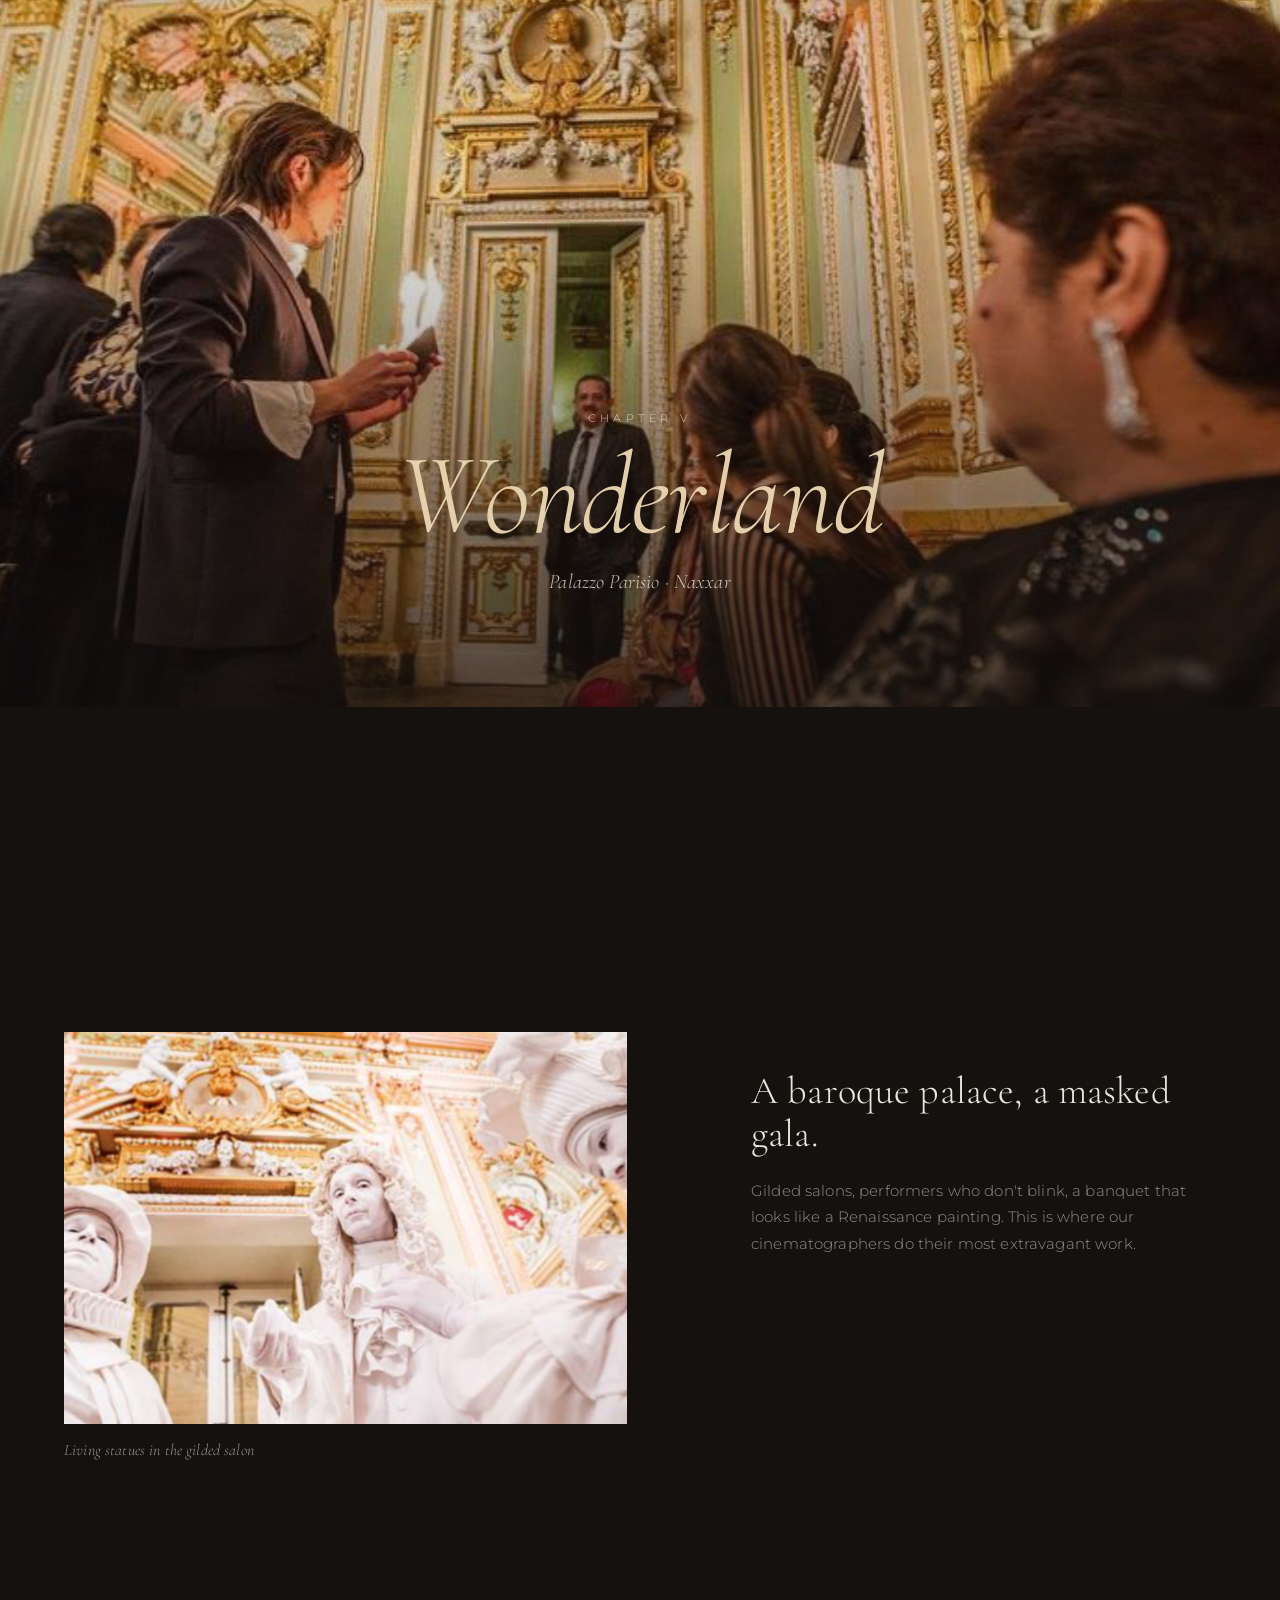
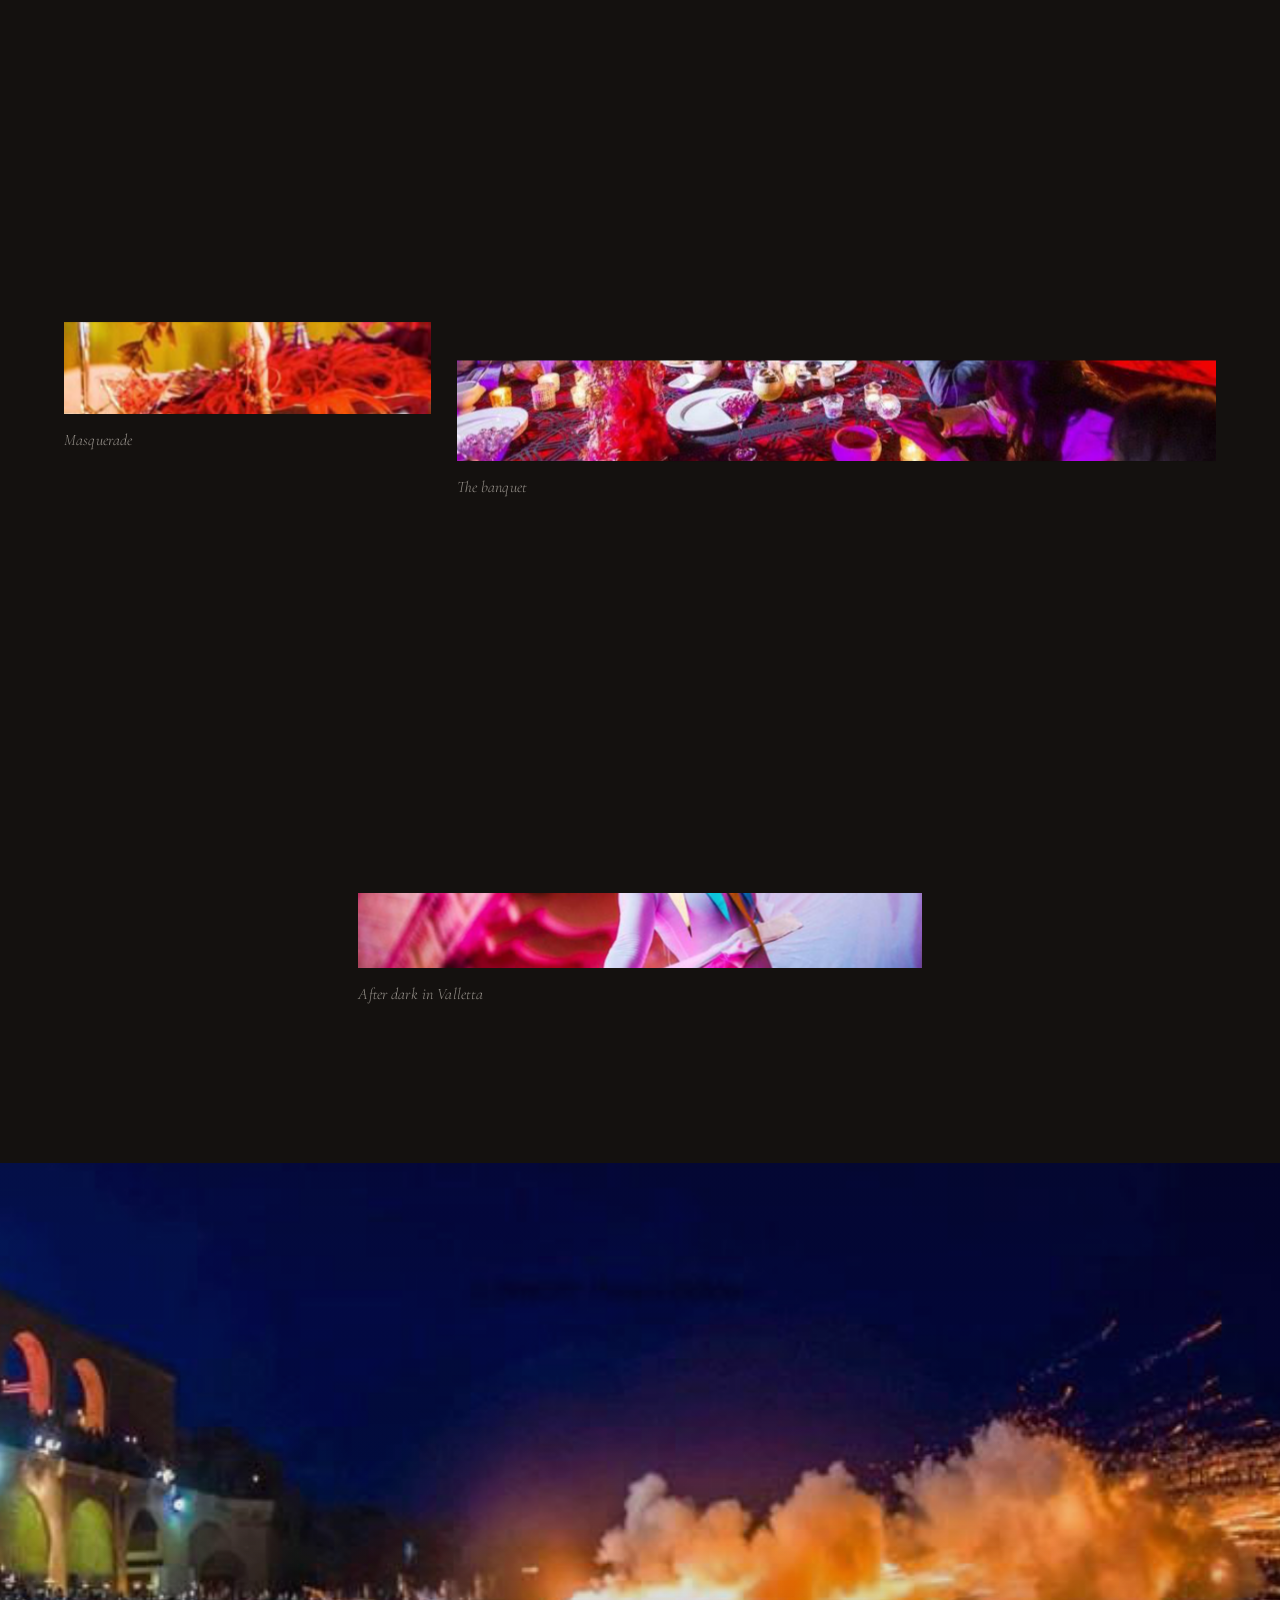
==== commit abaf0fbb: "Rework photo layouts on a clean grid; matched story gallery rows Chapter collages no longer use over" ====
--- a/site/index.html
+++ b/site/index.html
@@ -9,7 +9,7 @@
 <link rel="preconnect" href="https://fonts.gstatic.com" crossorigin>
 <link href="https://fonts.googleapis.com/css2?family=Cormorant+Garamond:ital,wght@0,300;0,400;0,500;1,300;1,400&family=Montserrat:wght@300;400;500&display=swap" rel="stylesheet">
 <link rel="icon" type="image/png" href="assets/img/favicon.png">
-<link rel="stylesheet" href="assets/css/style.css?v=mwknb1ym">
+<link rel="stylesheet" href="assets/css/style.css?v=mwknhxhw">
 </head>
 <body class="page-home is-loading">
 <div class="curtain" aria-hidden="true"><svg class="logo-mark curtain__logo" viewBox="0 0 460 305" fill="none" stroke="currentColor" stroke-width="15" stroke-linecap="square" stroke-linejoin="miter" aria-hidden="true"><path d="M452 72V8H7v289h253v-57H76v-55h144v-60H7"/><path d="M72 70h298v227h-70V128"/></svg></div>
@@ -313,6 +313,6 @@
 <script src="assets/vendor/gsap.min.js"></script>
 <script src="assets/vendor/ScrollTrigger.min.js"></script>
 <script src="assets/vendor/lenis.min.js"></script>
-<script src="assets/js/main.js?v=mwknb1ym"></script>
+<script src="assets/js/main.js?v=mwknhxhw"></script>
 </body>
 </html>
--- a/site/assets/css/style.css
+++ b/site/assets/css/style.css
@@ -595,3 +595,82 @@
 ::-webkit-scrollbar{width:8px}::-webkit-scrollbar-track{background:var(--ivory)}::-webkit-scrollbar-thumb{background:var(--gold);border-radius:8px}
 body{text-rendering:optimizeLegibility;font-feature-settings:"liga","kern"}
 @media (max-width:760px){.hero__border{inset:10px}.marquee{padding:20px 0}}
+
+/* =========================================================
+   LAYOUT SYSTEM v2 — clean editorial grid, no overlaps.
+   Each row's spans add up to 12; rhythm comes from size and
+   alignment, never from negative or percentage offsets.
+   ========================================================= */
+.chapter__body .ph{margin-top:0!important;align-self:start}
+.chapter__body{row-gap:clamp(56px,7vw,110px)}
+
+/* I — The Arrival */
+.layout-a .copy{grid-column:1/6;grid-row:1;align-self:center}
+.layout-a .g1{grid-column:7/13;grid-row:1;--ar:4/3}
+.layout-a .g2{grid-column:1/8;grid-row:2;--ar:3/2}
+.layout-a .g3{grid-column:8/13;grid-row:2;--ar:4/5;align-self:end}
+.layout-a .g4{grid-column:3/11;grid-row:3;--ar:21/9}
+
+/* II — Mehndi */
+.layout-b .g1{grid-column:1/8;grid-row:1;--ar:16/10}
+.layout-b .copy{grid-column:9/13;grid-row:1;align-self:center}
+.layout-b .g2{grid-column:1/6;grid-row:2;--ar:4/5}
+.layout-b .g3{grid-column:6/13;grid-row:2;--ar:3/2;align-self:end}
+.layout-b .g4{grid-column:1/13;grid-row:3;--ar:21/8}
+
+/* IV — Vows by the sea: wide, then an even triptych */
+.layout-d .copy{grid-column:1/-1;grid-row:1}
+.layout-d .g1{grid-column:1/13;grid-row:2;--ar:21/9}
+.layout-d .g2{grid-column:1/5;grid-row:3;--ar:4/5}
+.layout-d .g3{grid-column:5/9;grid-row:3;--ar:4/5}
+.layout-d .g4{grid-column:9/13;grid-row:3;--ar:4/5}
+
+/* V — Wonderland */
+.layout-e .g1{grid-column:1/7;grid-row:1;--ar:1/1}
+.layout-e .copy{grid-column:8/13;grid-row:1;align-self:center}
+.layout-e .g2{grid-column:1/5;grid-row:2;--ar:4/5}
+.layout-e .g3{grid-column:5/13;grid-row:2;--ar:3/2;align-self:end}
+.layout-e .g4{grid-column:4/10;grid-row:3;--ar:3/2}
+
+/* VI — The Farewell */
+.layout-f .g1{grid-column:1/6;grid-row:1;--ar:4/5}
+.layout-f .copy{grid-column:7/13;grid-row:1;align-self:center}
+.layout-f .g2{grid-column:1/7;grid-row:2;--ar:3/2}
+.layout-f .g3{grid-column:7/13;grid-row:2;--ar:3/2}
+
+/* story galleries: alternating pairs + a wide closer, every 5 */
+.sgal .sg{margin-top:0!important;align-self:start}
+.sg--0{grid-column:1/8;--ar:3/2}
+.sg--1{grid-column:8/13;--ar:4/5;align-self:end}
+.sg--2{grid-column:1/6;--ar:4/5}
+.sg--3{grid-column:6/13;--ar:3/2;align-self:end}
+.sg--4{grid-column:2/12;--ar:21/9}
+.sg:has(img[src*="still-"]){--ar:656/269}
+
+/* the frames grid on the old page is gone; keep the prologue tidy too */
+.prologue__b{margin-bottom:0;align-self:end}
+
+@media (max-width:900px){
+  .chapter__body .ph,.sgal .sg{grid-column:1/-1!important;grid-row:auto!important;align-self:start}
+  .layout-d .g2,.layout-d .g3,.layout-d .g4{grid-column:auto!important}
+  .layout-d .g4{grid-column:1/-1!important}
+  .sg--1,.sg--2{grid-column:auto!important}
+}
+
+/* story gallery rows (generated) */
+.sgal{display:flex;flex-direction:column;gap:clamp(60px,7vw,110px)}
+.srow{display:grid;grid-template-columns:repeat(12,1fr);gap:clamp(16px,2vw,30px);align-items:center}
+.srow .ph{margin:0}
+.sr-cine{grid-column:2/12;--ar:656/269}
+.srow--cine-r .sr-cine{grid-column:1/11}
+.srow--cine:not(.srow--cine-r) .sr-cine{grid-column:3/13}
+.sr-big{grid-column:1/8;--ar:3/2}
+.sr-small{grid-column:8/13;--ar:1/1}
+.srow--flip .sr-big{grid-column:6/13;grid-row:1}
+.srow--flip .sr-small{grid-column:1/6;grid-row:1}
+.sr-single{grid-column:3/11;--ar:3/2}
+@media (max-width:900px){
+  .srow .ph{grid-column:1/-1!important;grid-row:auto!important}
+  .sr-small{--ar:4/3}
+}
+.sgal{align-items:stretch}.srow{width:100%}
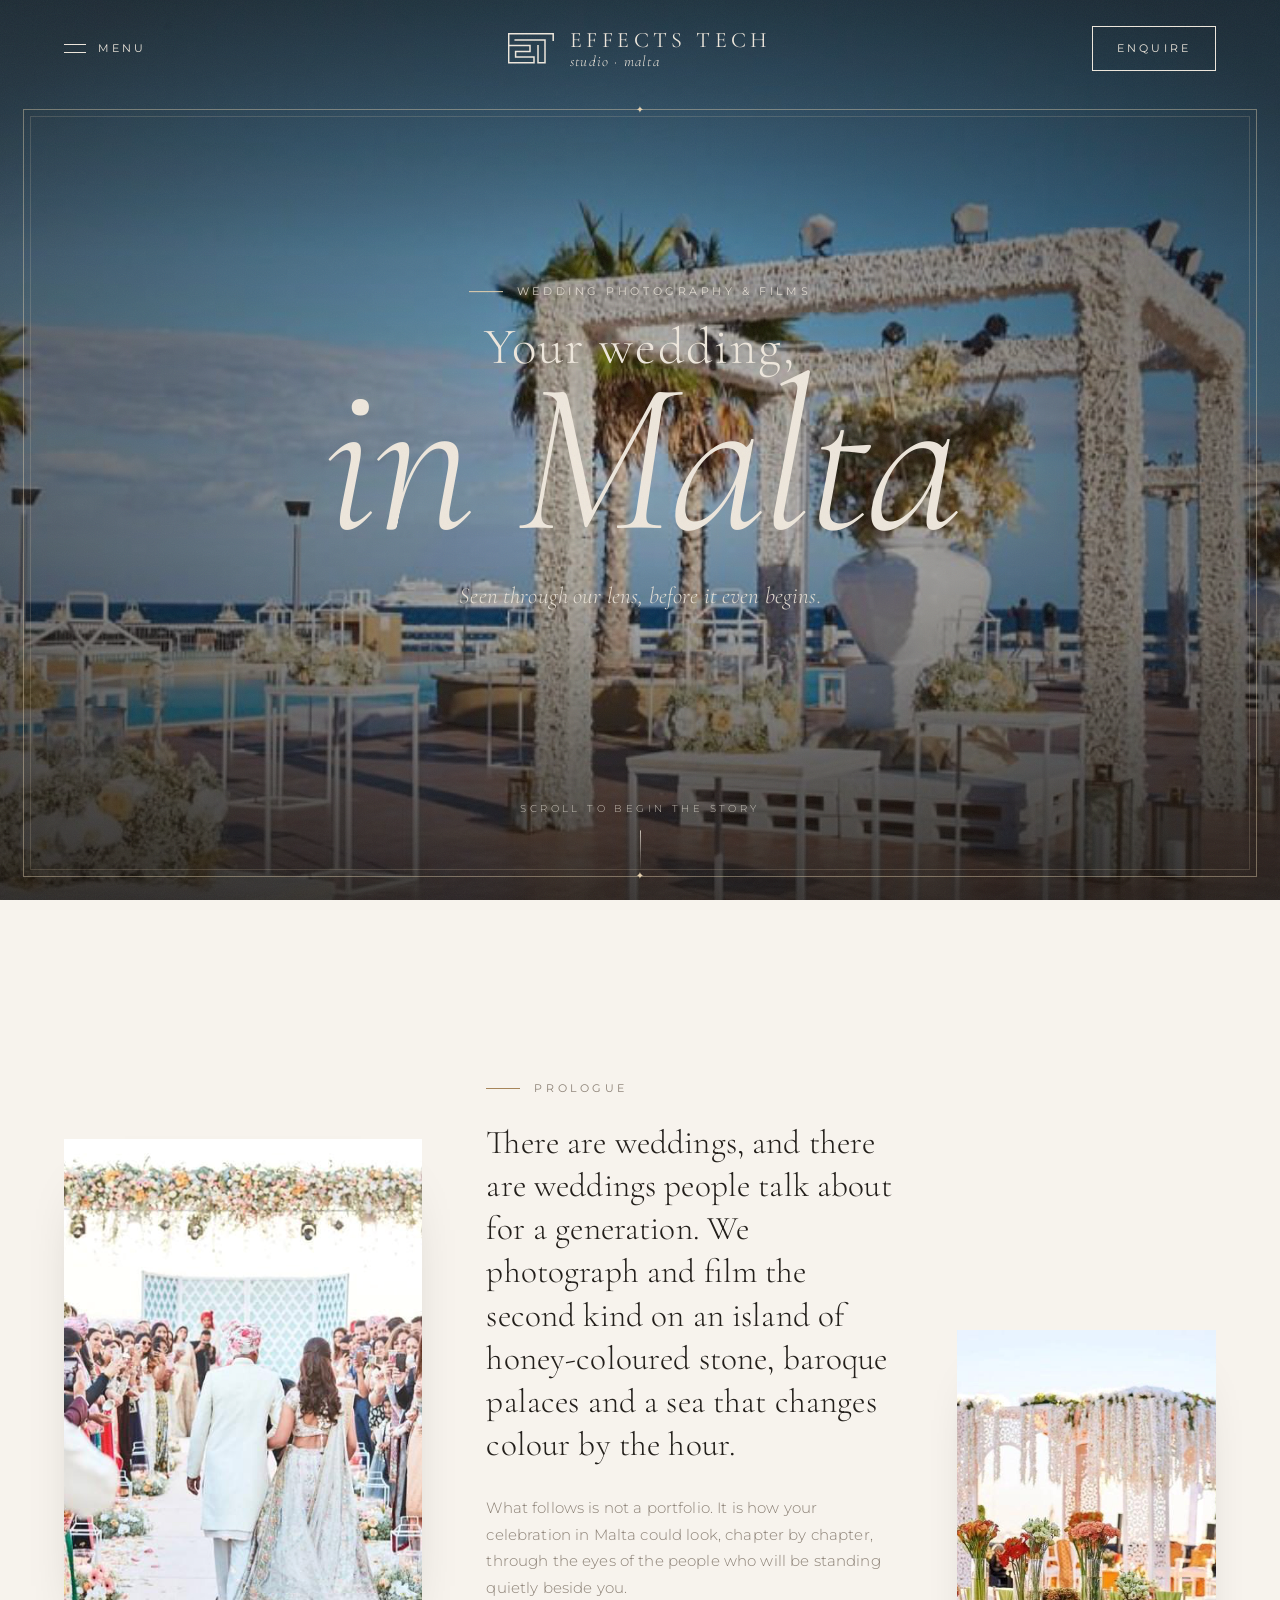
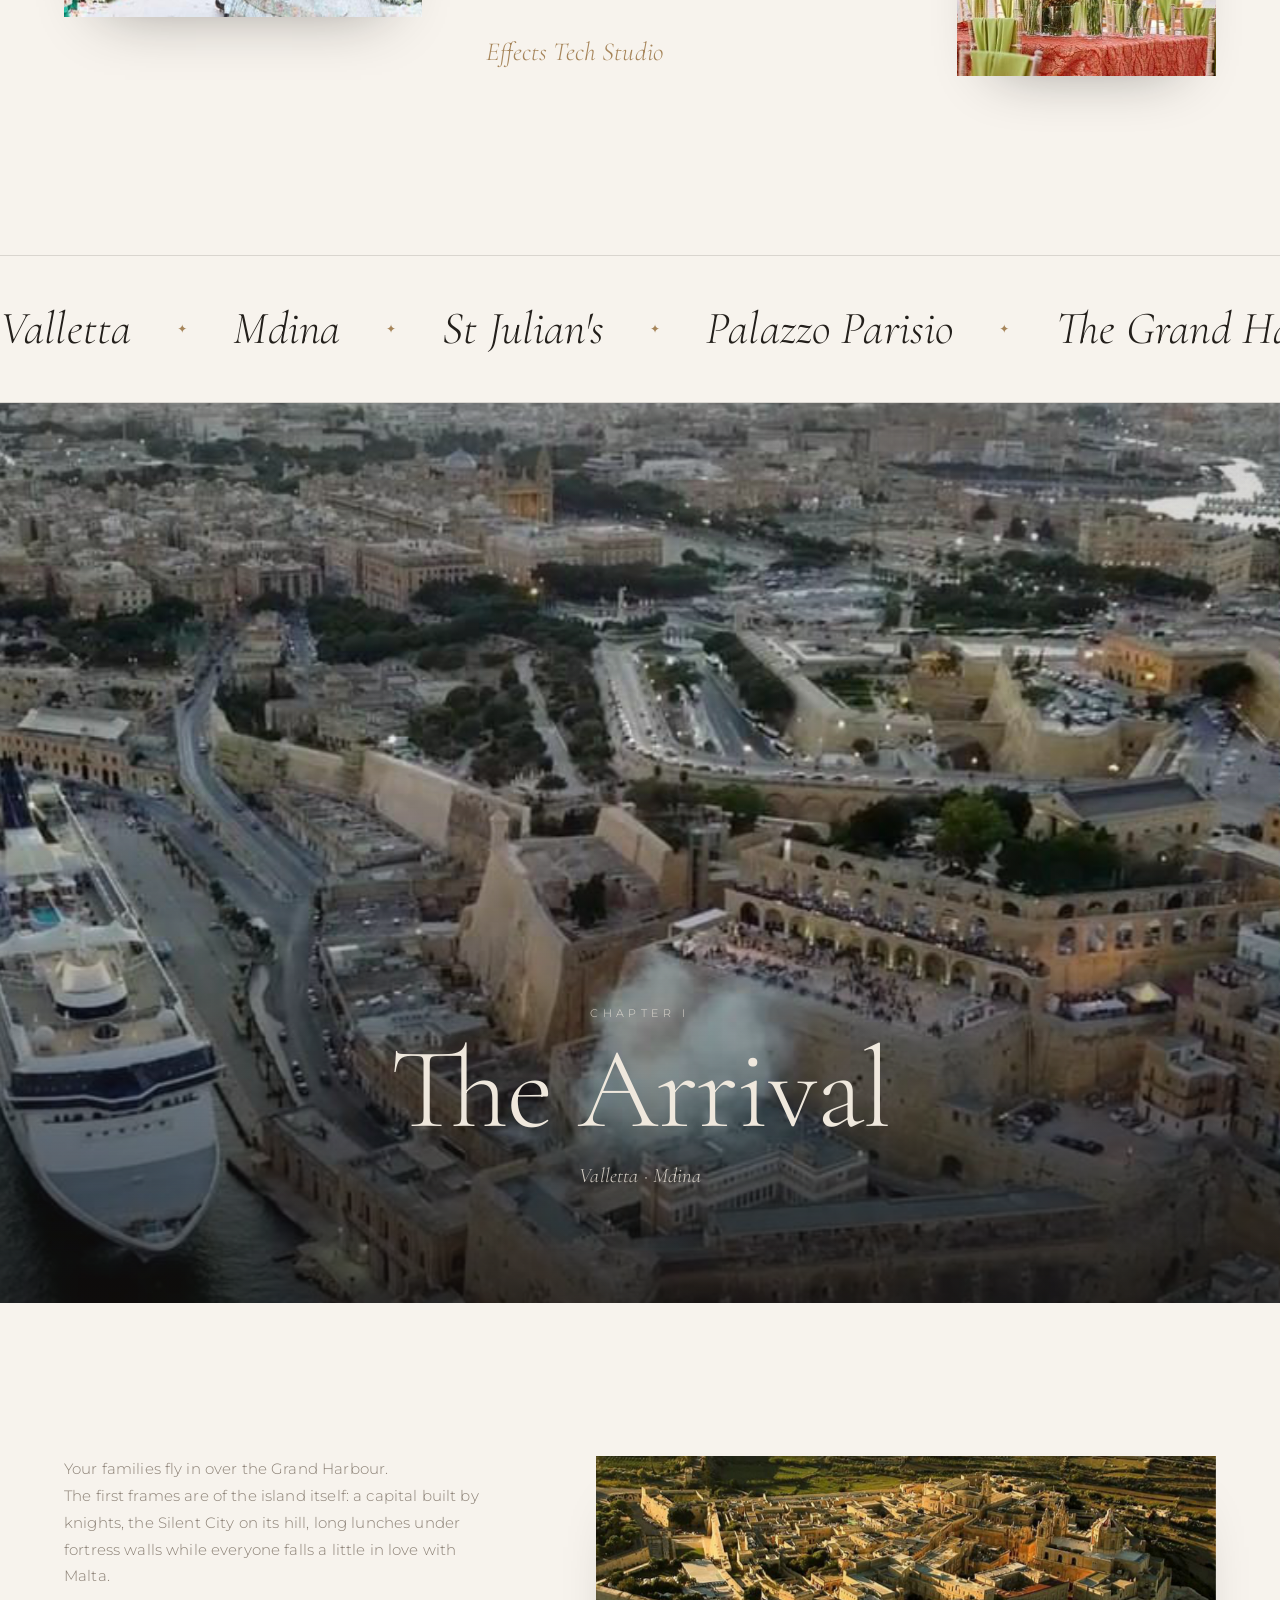
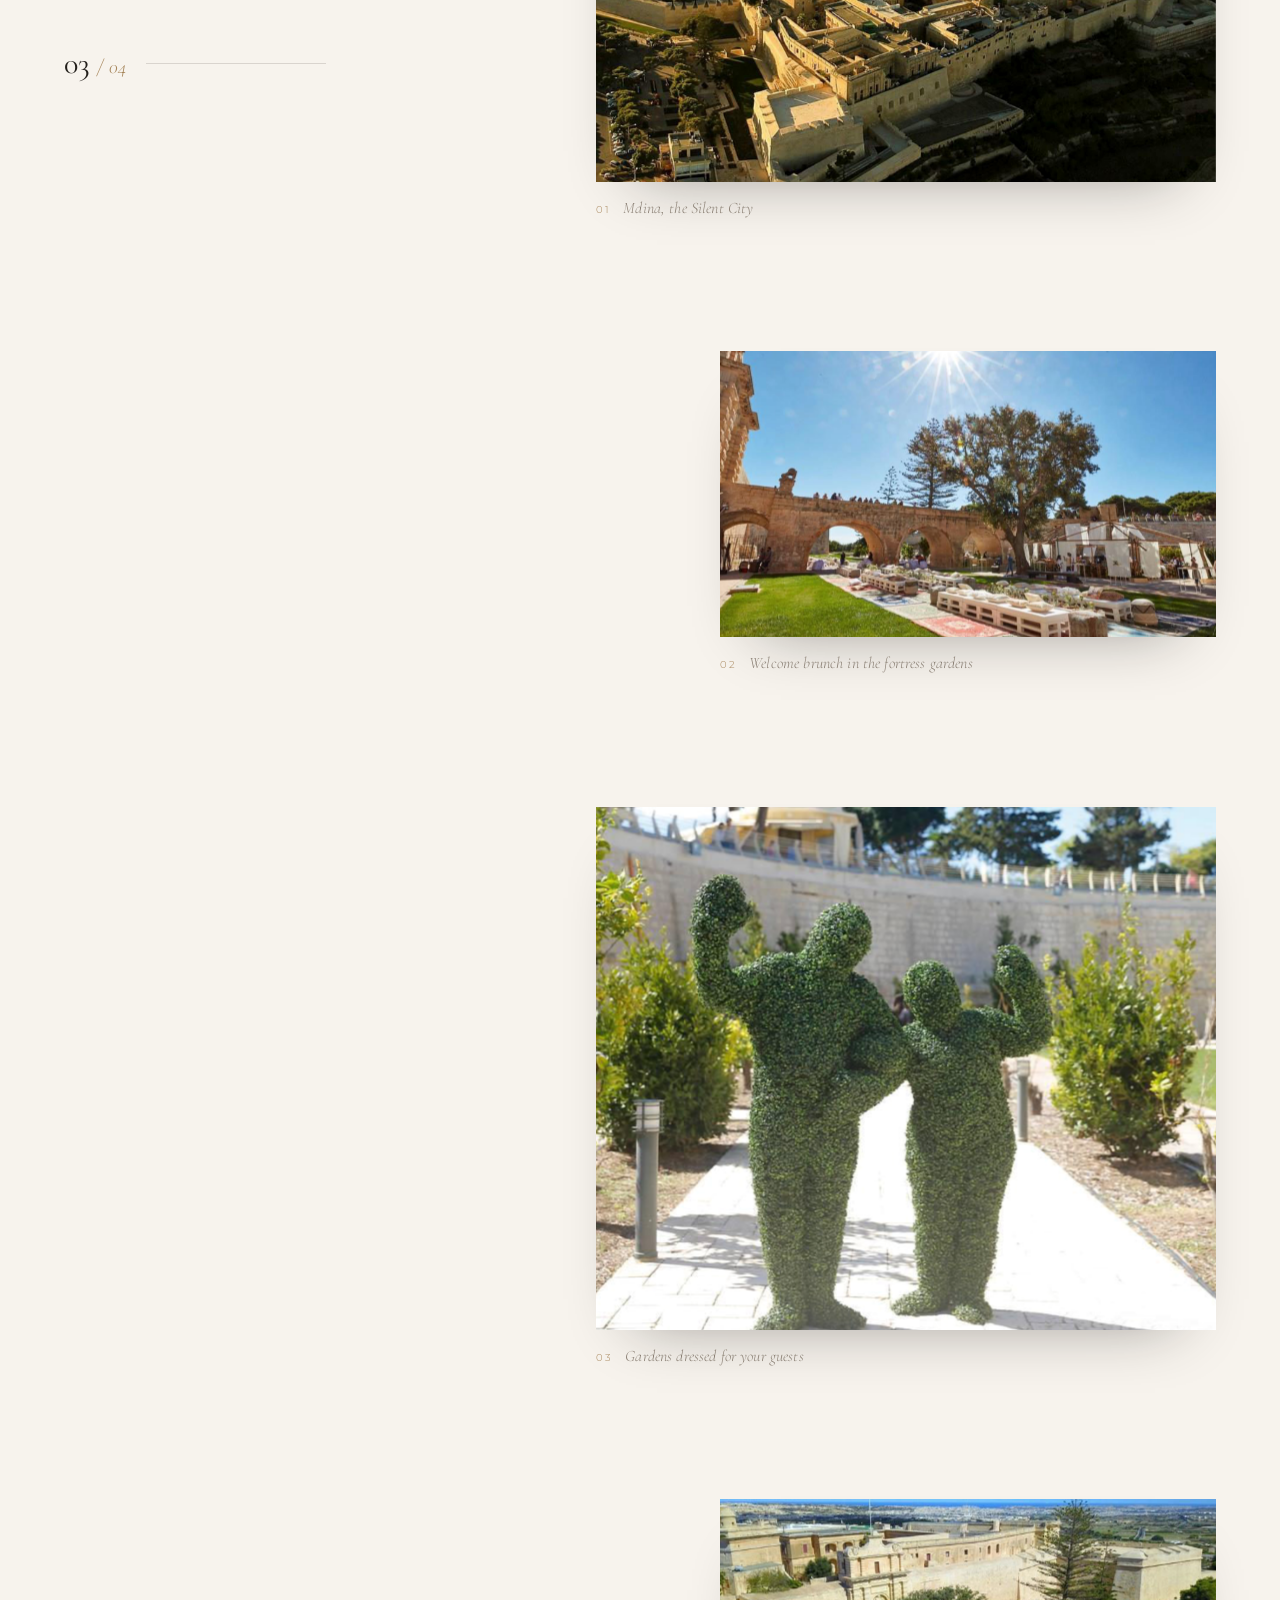
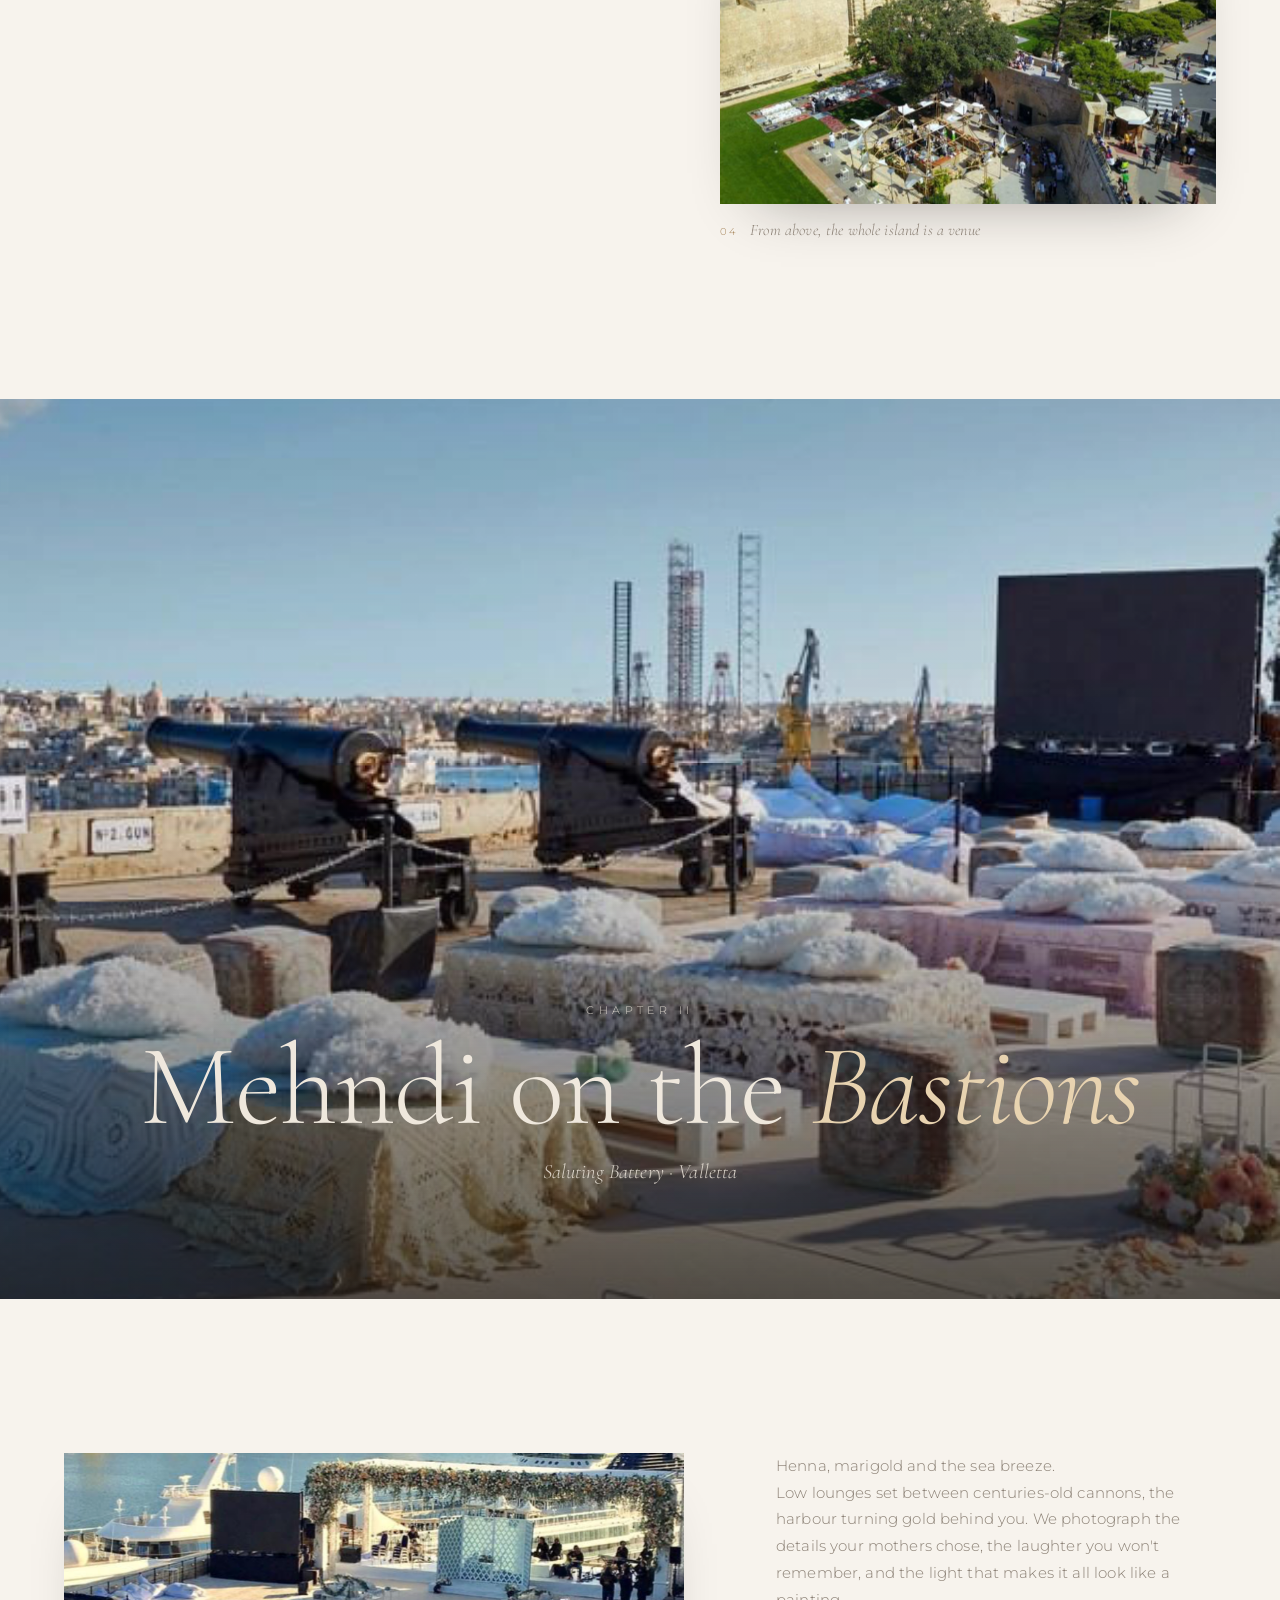
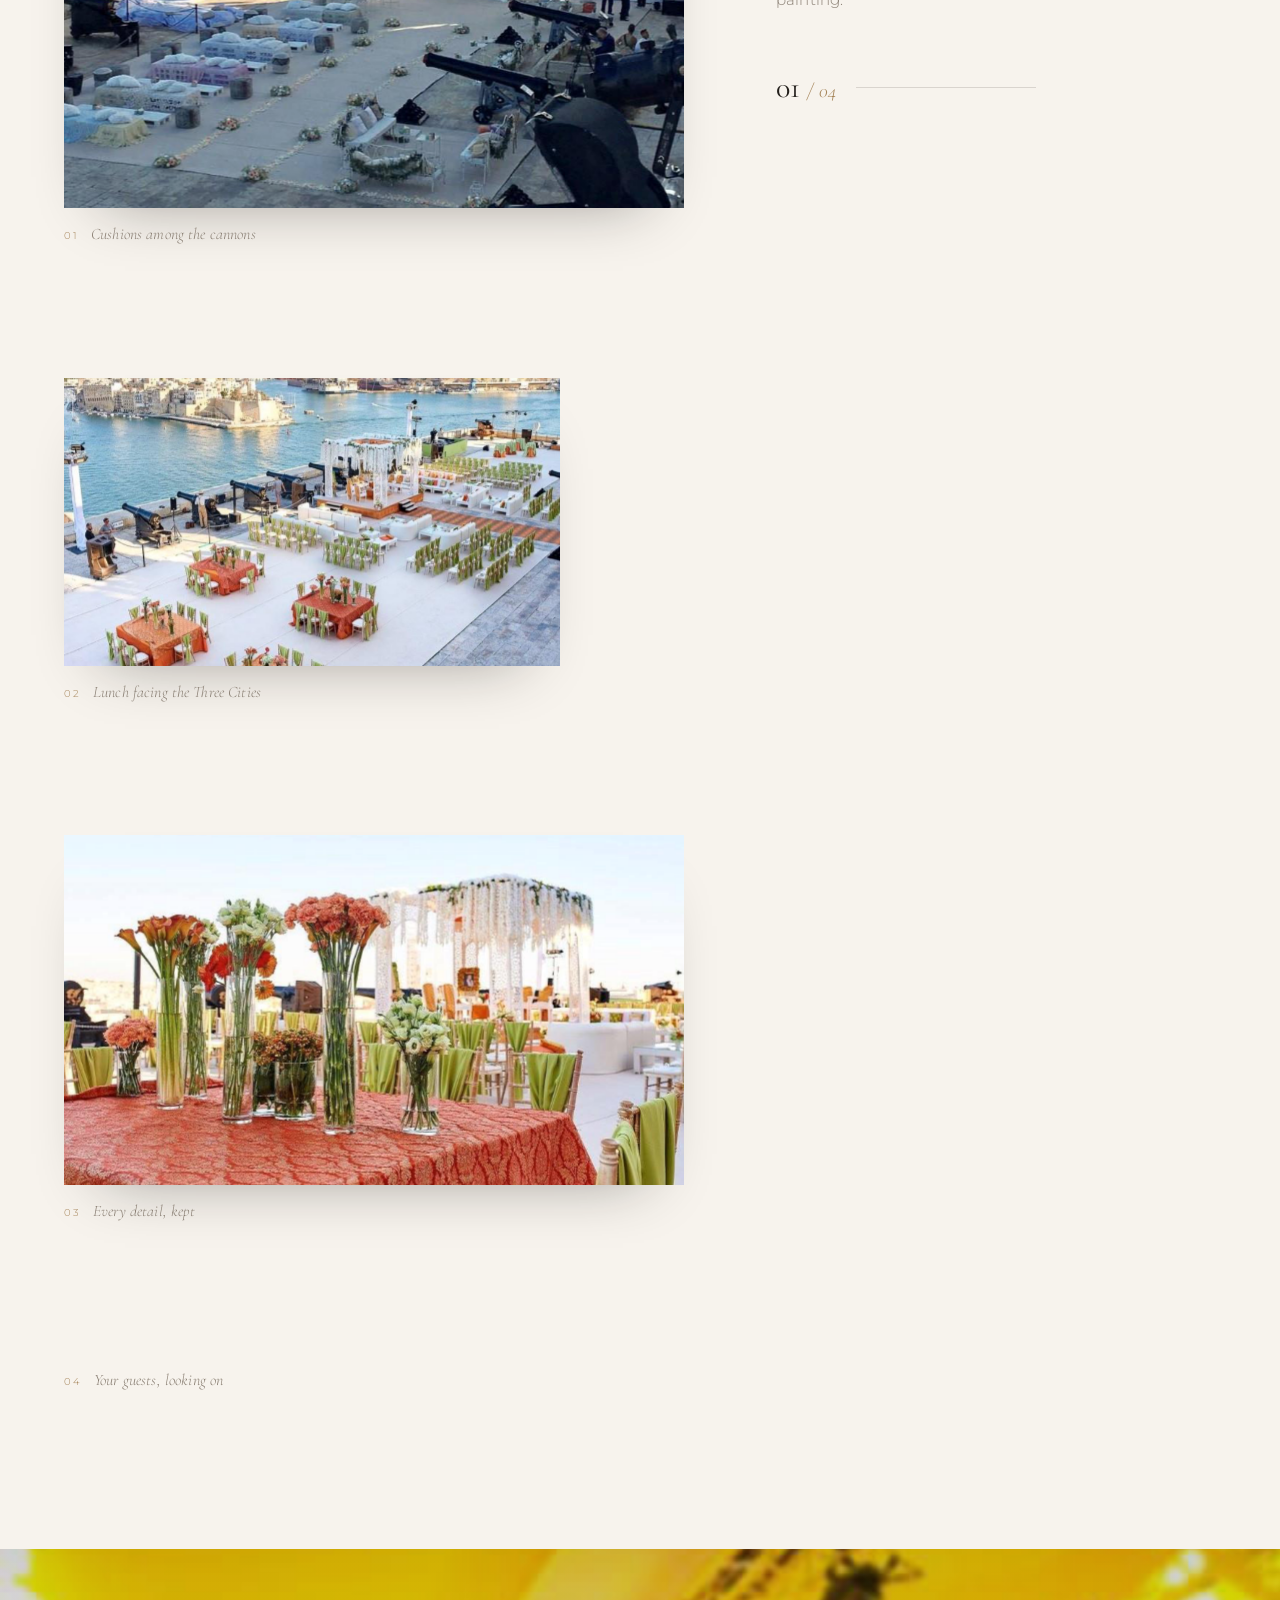
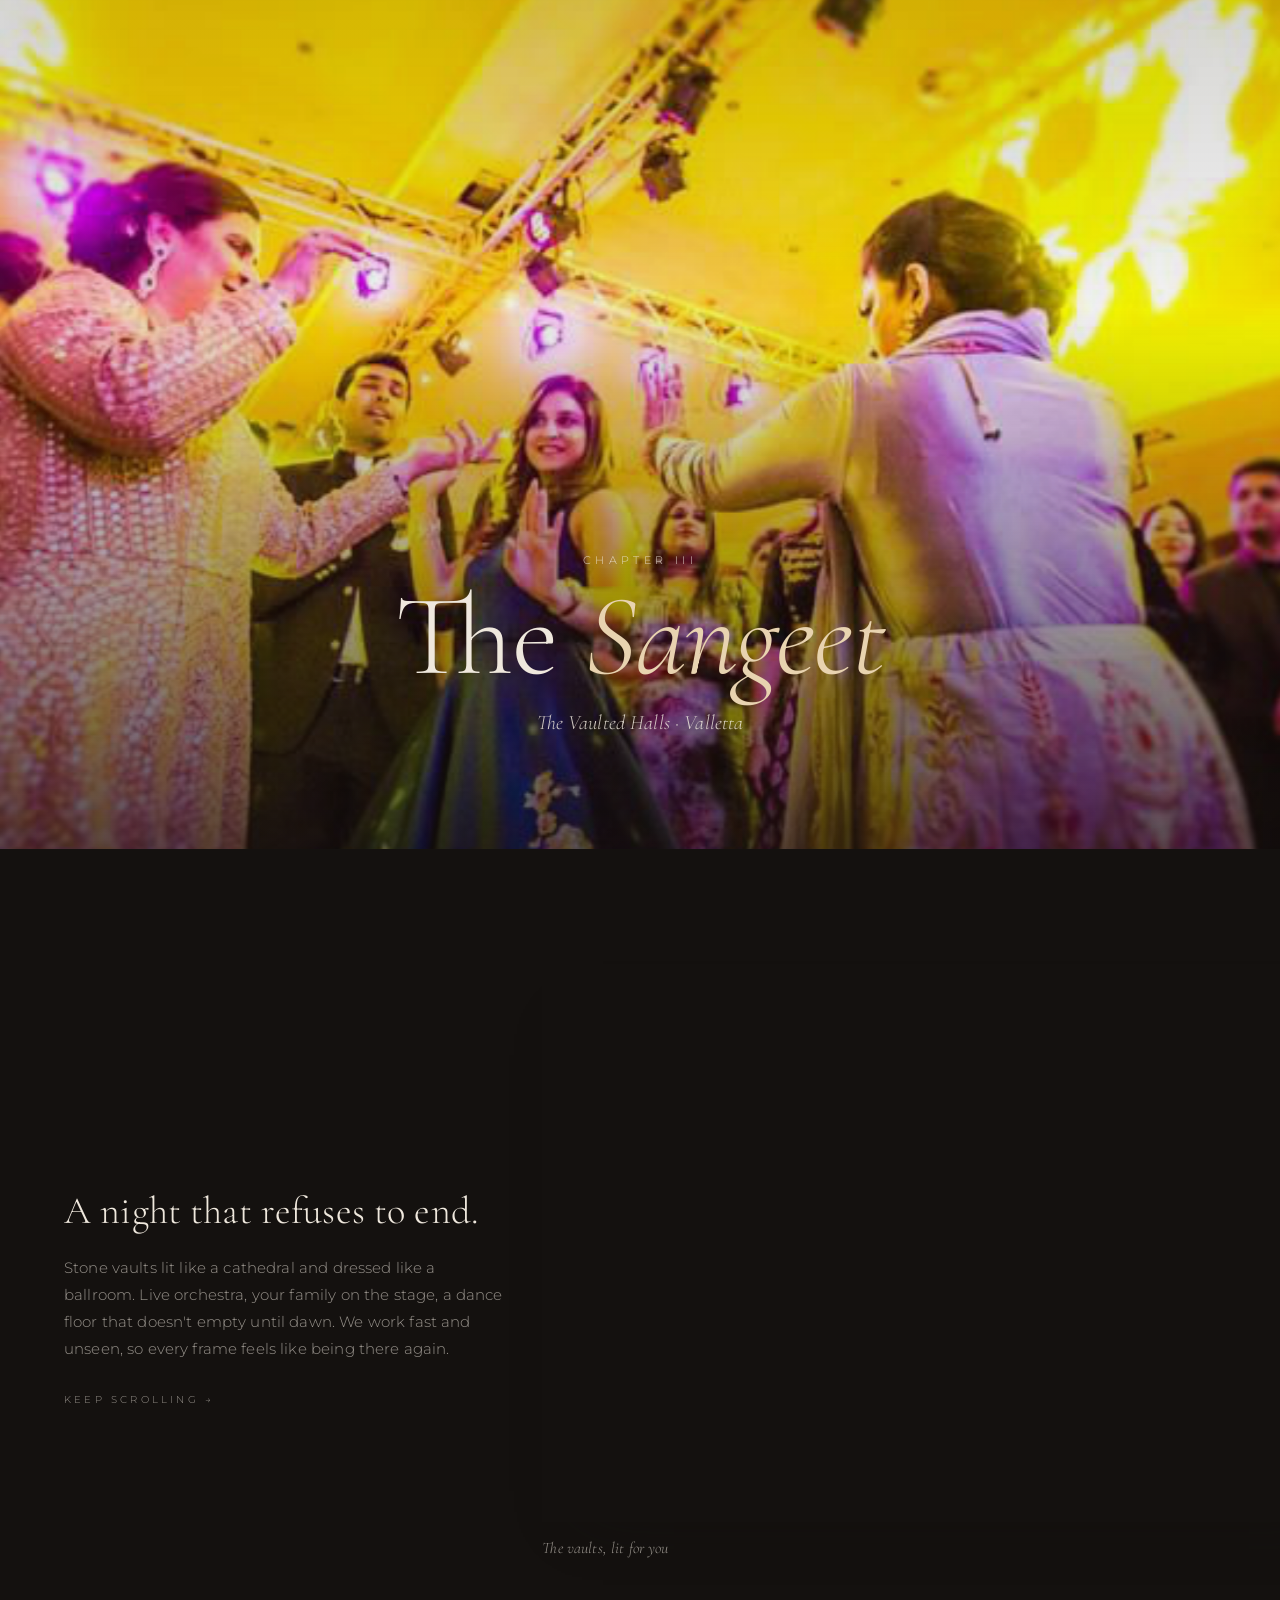
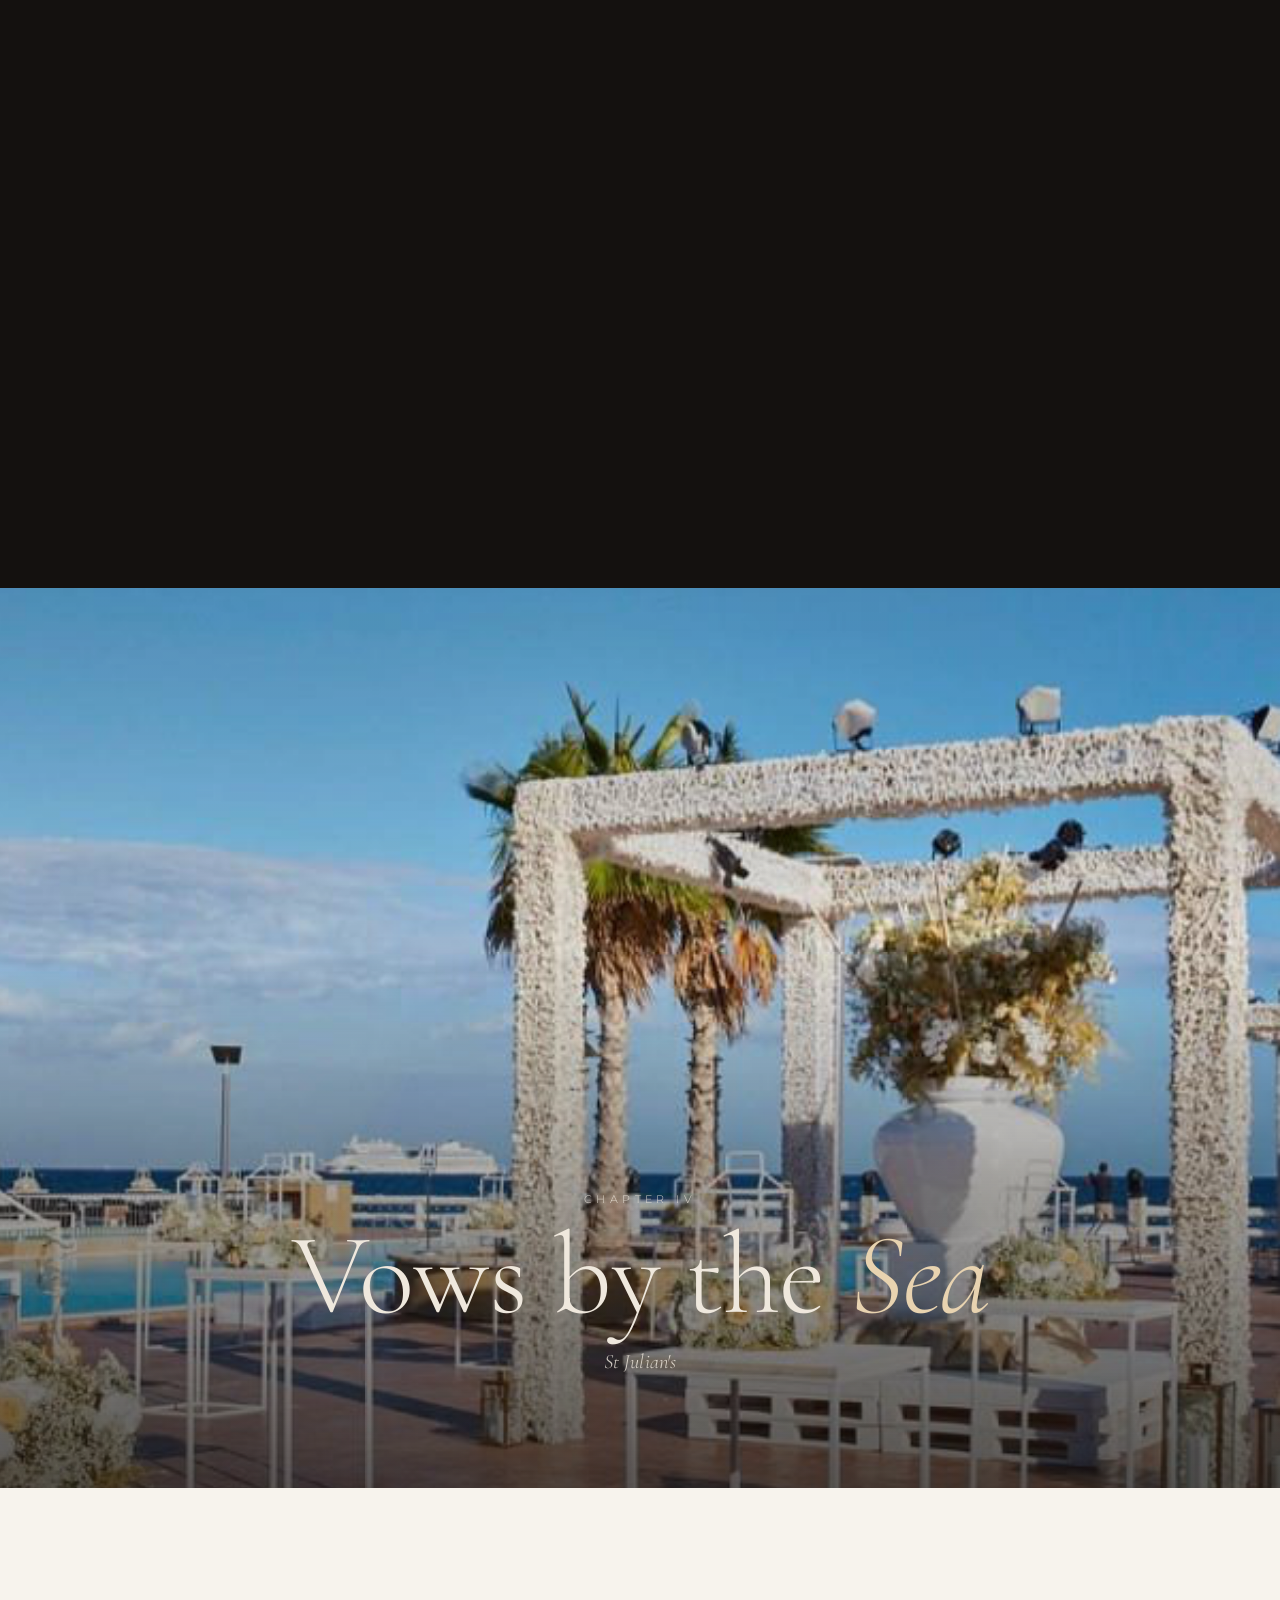
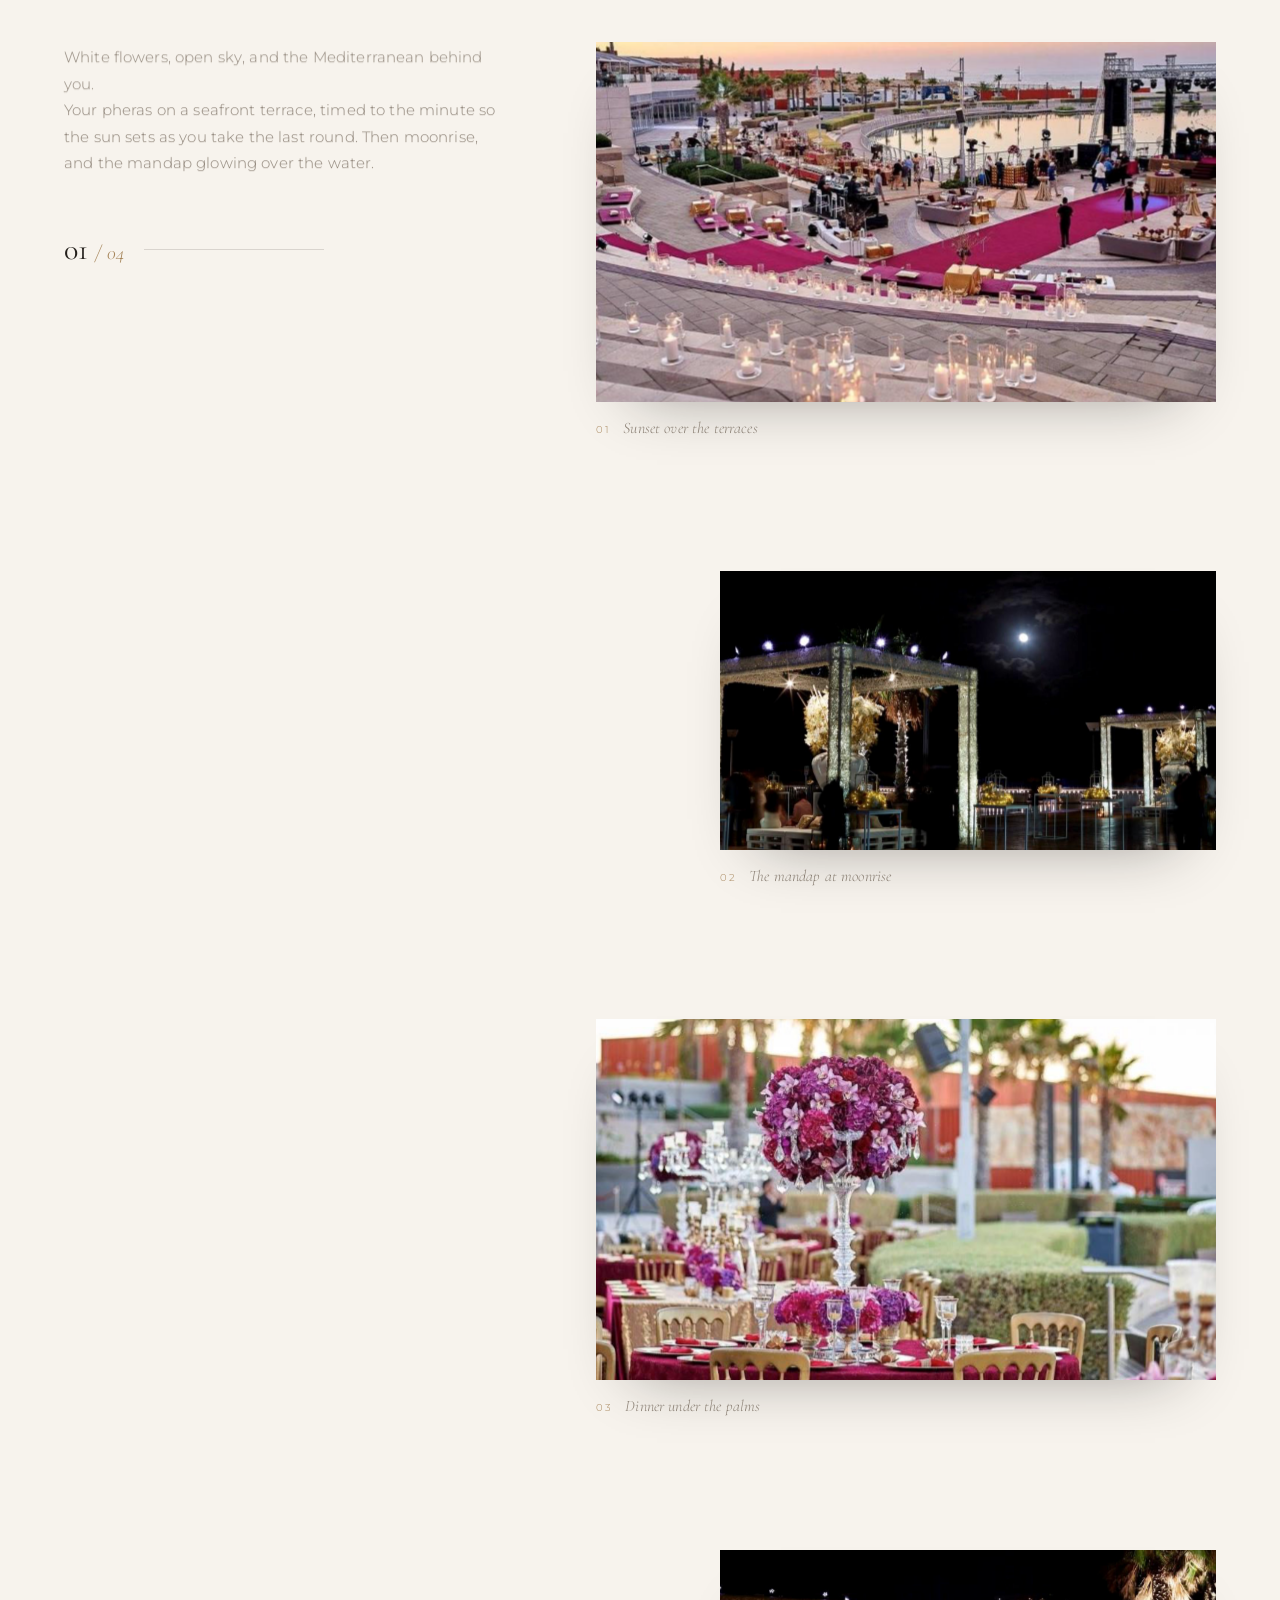
==== commit e1716ae1: "Home chapters as sticky editorial spreads; Sangeet gallery scrolls sideways; hero frame clears the h" ====
--- a/site/index.html
+++ b/site/index.html
@@ -9,7 +9,7 @@
 <link rel="preconnect" href="https://fonts.gstatic.com" crossorigin>
 <link href="https://fonts.googleapis.com/css2?family=Cormorant+Garamond:ital,wght@0,300;0,400;0,500;1,300;1,400&family=Montserrat:wght@300;400;500&display=swap" rel="stylesheet">
 <link rel="icon" type="image/png" href="assets/img/favicon.png">
-<link rel="stylesheet" href="assets/css/style.css?v=mwknhxhw">
+<link rel="stylesheet" href="assets/css/style.css?v=mwknrtau">
 </head>
 <body class="page-home is-loading">
 <div class="curtain" aria-hidden="true"><svg class="logo-mark curtain__logo" viewBox="0 0 460 305" fill="none" stroke="currentColor" stroke-width="15" stroke-linecap="square" stroke-linejoin="miter" aria-hidden="true"><path d="M452 72V8H7v289h253v-57H76v-55h144v-60H7"/><path d="M72 70h298v227h-70V128"/></svg></div>
@@ -99,15 +99,20 @@
       <p class="opener__place">Valletta · Mdina</p>
     </div>
   </div>
-  <div class="chapter__body layout-a">
-    <div class="copy">
-      <p class="copy__lead">Your families fly in over the Grand Harbour.</p>
+  <div class="spread">
+    <div class="spread__text"><div class="spread__sticky">
+      <div class="copy">
+      <p class="copy">Your families fly in over the Grand Harbour.</p>
       <p>The first frames are of the island itself: a capital built by knights, the Silent City on its hill, long lunches under fortress walls while everyone falls a little in love with Malta.</p>
     </div>
-    <figure class="ph g1" data-reveal><img src="assets/img/p18_012.jpg" alt="Mdina, the walled Silent City, at golden hour" loading="lazy"><figcaption>Mdina, the Silent City</figcaption></figure>
-    <figure class="ph g2" data-reveal><img src="assets/img/p20_014.jpg" alt="A welcome brunch set beneath fortress arches" loading="lazy"><figcaption>Welcome brunch in the fortress gardens</figcaption></figure>
-    <figure class="ph g3" data-reveal><img src="assets/img/p21_015.jpg" alt="Topiary sculptures in a limestone garden" loading="lazy"><figcaption>Gardens dressed for your guests</figcaption></figure>
-    <figure class="ph g4" data-reveal><img src="assets/img/p19_013.jpg" alt="Aerial view of a garden party beneath the bastions" loading="lazy"><figcaption>From above, the whole island is a venue</figcaption></figure>
+      <div class="spread__meta"><p class="spread__count"><b>01</b> / 04</p><span class="spread__line"><i></i></span></div>
+    </div></div>
+    <div class="spread__photos">
+      <figure class="ph spread__ph" data-reveal><img src="assets/img/p18_012.jpg" alt="Mdina, the walled Silent City, at golden hour" loading="lazy"><figcaption>Mdina, the Silent City</figcaption></figure>
+      <figure class="ph spread__ph" data-reveal><img src="assets/img/p20_014.jpg" alt="A welcome brunch set beneath fortress arches" loading="lazy"><figcaption>Welcome brunch in the fortress gardens</figcaption></figure>
+      <figure class="ph spread__ph" data-reveal><img src="assets/img/p21_015.jpg" alt="Topiary sculptures in a limestone garden" loading="lazy"><figcaption>Gardens dressed for your guests</figcaption></figure>
+      <figure class="ph spread__ph" data-reveal><img src="assets/img/p19_013.jpg" alt="Aerial view of a garden party beneath the bastions" loading="lazy"><figcaption>From above, the whole island is a venue</figcaption></figure>
+    </div>
   </div>
 </section>
 
@@ -121,15 +126,20 @@
       <p class="opener__place">Saluting Battery · Valletta</p>
     </div>
   </div>
-  <div class="chapter__body layout-b">
-    <figure class="ph g1" data-reveal><img src="assets/img/p09_005.jpg" alt="Lounges and a floral stage among the old cannons" loading="lazy"><figcaption>Cushions among the cannons</figcaption></figure>
-    <div class="copy">
-      <p class="copy__lead">Henna, marigold and the sea breeze.</p>
+  <div class="spread spread--flip">
+    <div class="spread__text"><div class="spread__sticky">
+      <div class="copy">
+      <p class="copy">Henna, marigold and the sea breeze.</p>
       <p>Low lounges set between centuries-old cannons, the harbour turning gold behind you. We photograph the details your mothers chose, the laughter you won't remember, and the light that makes it all look like a painting.</p>
     </div>
-    <figure class="ph g2" data-reveal><img src="assets/img/p12_007.jpg" alt="Coloured dining tables on a terrace facing the Three Cities" loading="lazy"><figcaption>Lunch facing the Three Cities</figcaption></figure>
-    <figure class="ph g3" data-reveal><img src="assets/img/p13_008.jpg" alt="Tall vases of gerbera and calla lilies on a terracotta table" loading="lazy"><figcaption>Every detail, kept</figcaption></figure>
-    <figure class="ph g4" data-reveal><img src="assets/img/p22_016.jpg" alt="Guests looking down from the bastion walls onto the mehndi" loading="lazy"><figcaption>Your guests, looking on</figcaption></figure>
+      <div class="spread__meta"><p class="spread__count"><b>01</b> / 04</p><span class="spread__line"><i></i></span></div>
+    </div></div>
+    <div class="spread__photos">
+      <figure class="ph spread__ph" data-reveal><img src="assets/img/p09_005.jpg" alt="Lounges and a floral stage among the old cannons" loading="lazy"><figcaption>Cushions among the cannons</figcaption></figure>
+      <figure class="ph spread__ph" data-reveal><img src="assets/img/p12_007.jpg" alt="Coloured dining tables on a terrace facing the Three Cities" loading="lazy"><figcaption>Lunch facing the Three Cities</figcaption></figure>
+      <figure class="ph spread__ph" data-reveal><img src="assets/img/p13_008.jpg" alt="Tall vases of gerbera and calla lilies on a terracotta table" loading="lazy"><figcaption>Every detail, kept</figcaption></figure>
+      <figure class="ph spread__ph" data-reveal><img src="assets/img/p22_016.jpg" alt="Guests looking down from the bastion walls onto the mehndi" loading="lazy"><figcaption>Your guests, looking on</figcaption></figure>
+    </div>
   </div>
 </section>
 
@@ -143,12 +153,12 @@
       <p class="opener__place">The Vaulted Halls · Valletta</p>
     </div>
   </div>
-  <div class="chapter__body layout-c">
-    <div class="copy copy--wide">
+  <div class="hscroll">
+    <div class="hscroll__track">
+      <div class="copy hscroll__copy">
       <p class="copy__lead">A night that refuses to end.</p>
       <p>Stone vaults lit like a cathedral and dressed like a ballroom. Live orchestra, your family on the stage, a dance floor that doesn't empty until dawn. We work fast and unseen, so every frame feels like being there again.</p>
-    </div>
-    <div class="reel" data-drag>
+    <p class="hscroll__hint">Keep scrolling →</p></div>
       <figure class="ph"><img src="assets/img/p38_030.jpg" alt="A candlelit vaulted hall dressed in red and gold" loading="lazy"><figcaption>The vaults, lit for you</figcaption></figure>
       <figure class="ph ph--tall"><img src="assets/img/p33_027.jpg" alt="Friends in festive dress pose beneath coloured lights" loading="lazy"><figcaption>The friends who flew in</figcaption></figure>
       <figure class="ph"><img src="assets/img/p42_034.jpg" alt="A singer performs under magenta stage lights" loading="lazy"><figcaption>Live, all night</figcaption></figure>
@@ -156,7 +166,7 @@
       <figure class="ph"><img src="assets/img/p24_018.jpg" alt="A pink-lit lounge with chandeliers and velvet seating" loading="lazy"><figcaption>The lounge after midnight</figcaption></figure>
       <figure class="ph"><img src="assets/img/p25_019.jpg" alt="Guests dancing on a deck at night" loading="lazy"><figcaption>Nobody went home</figcaption></figure>
     </div>
-    <p class="reel__hint">Drag to see more →</p>
+    <div class="hscroll__bar"><i></i></div>
   </div>
 </section>
 
@@ -170,15 +180,20 @@
       <p class="opener__place">St Julian's</p>
     </div>
   </div>
-  <div class="chapter__body layout-d">
-    <div class="copy copy--center">
-      <p class="copy__lead">White flowers, open sky, and the Mediterranean behind you.</p>
+  <div class="spread">
+    <div class="spread__text"><div class="spread__sticky">
+      <div class="copy">
+      <p class="copy">White flowers, open sky, and the Mediterranean behind you.</p>
       <p>Your pheras on a seafront terrace, timed to the minute so the sun sets as you take the last round. Then moonrise, and the mandap glowing over the water.</p>
     </div>
-    <figure class="ph g1" data-reveal><img src="assets/img/p26_020.jpg" alt="Floral mandaps lit beneath a full moon" loading="lazy"><figcaption>The mandap at moonrise</figcaption></figure>
-    <figure class="ph g2" data-reveal><img src="assets/img/p17_011.jpg" alt="Tall magenta centrepieces beneath palm trees" loading="lazy"><figcaption>Dinner under the palms</figcaption></figure>
-    <figure class="ph g3" data-reveal><img src="assets/img/p15_010.jpg" alt="A seafront amphitheatre dressed in pink at sunset" loading="lazy"><figcaption>Sunset over the terraces</figcaption></figure>
-    <figure class="ph g4" data-reveal><img src="assets/img/p28_022.jpg" alt="A fire performer by a lit pool at night" loading="lazy"><figcaption>Fire on the water</figcaption></figure>
+      <div class="spread__meta"><p class="spread__count"><b>01</b> / 04</p><span class="spread__line"><i></i></span></div>
+    </div></div>
+    <div class="spread__photos">
+      <figure class="ph spread__ph" data-reveal><img src="assets/img/p15_010.jpg" alt="A seafront amphitheatre dressed in pink at sunset" loading="lazy"><figcaption>Sunset over the terraces</figcaption></figure>
+      <figure class="ph spread__ph" data-reveal><img src="assets/img/p26_020.jpg" alt="Floral mandaps lit beneath a full moon" loading="lazy"><figcaption>The mandap at moonrise</figcaption></figure>
+      <figure class="ph spread__ph" data-reveal><img src="assets/img/p17_011.jpg" alt="Tall magenta centrepieces beneath palm trees" loading="lazy"><figcaption>Dinner under the palms</figcaption></figure>
+      <figure class="ph spread__ph" data-reveal><img src="assets/img/p28_022.jpg" alt="A fire performer by a lit pool at night" loading="lazy"><figcaption>Fire on the water</figcaption></figure>
+    </div>
   </div>
   <p class="pull">We time the last phera to the sunset. <em>To the minute.</em></p>
 </section>
@@ -193,15 +208,20 @@
       <p class="opener__place">Palazzo Parisio · Naxxar</p>
     </div>
   </div>
-  <div class="chapter__body layout-e">
-    <figure class="ph g1" data-reveal><img src="assets/img/p46_038.jpg" alt="Living statues in a gilded baroque salon" loading="lazy"><figcaption>Living statues in the gilded salon</figcaption></figure>
-    <div class="copy">
-      <p class="copy__lead">A baroque palace, a masked gala.</p>
+  <div class="spread spread--flip">
+    <div class="spread__text"><div class="spread__sticky">
+      <div class="copy">
+      <p class="copy">A baroque palace, a masked gala.</p>
       <p>Gilded salons, performers who don't blink, a banquet that looks like a Renaissance painting. This is where our cinematographers do their most extravagant work.</p>
     </div>
-    <figure class="ph g2" data-reveal><img src="assets/img/p48_039.jpg" alt="A feathered masquerade mask among red roses" loading="lazy"><figcaption>Masquerade</figcaption></figure>
-    <figure class="ph g3" data-reveal><img src="assets/img/p49_040.jpg" alt="A masked banquet with feathered centrepieces" loading="lazy"><figcaption>The banquet</figcaption></figure>
-    <figure class="ph g4" data-reveal><img src="assets/img/p31_025.jpg" alt="A performer in white before a rose-lit wall" loading="lazy"><figcaption>After dark in Valletta</figcaption></figure>
+      <div class="spread__meta"><p class="spread__count"><b>01</b> / 04</p><span class="spread__line"><i></i></span></div>
+    </div></div>
+    <div class="spread__photos">
+      <figure class="ph spread__ph" data-reveal><img src="assets/img/p46_038.jpg" alt="Living statues in a gilded baroque salon" loading="lazy"><figcaption>Living statues in the gilded salon</figcaption></figure>
+      <figure class="ph spread__ph" data-reveal><img src="assets/img/p48_039.jpg" alt="A feathered masquerade mask among red roses" loading="lazy"><figcaption>Masquerade</figcaption></figure>
+      <figure class="ph spread__ph" data-reveal><img src="assets/img/p49_040.jpg" alt="A masked banquet with feathered centrepieces" loading="lazy"><figcaption>The banquet</figcaption></figure>
+      <figure class="ph spread__ph" data-reveal><img src="assets/img/p31_025.jpg" alt="A performer in white before a rose-lit wall" loading="lazy"><figcaption>After dark in Valletta</figcaption></figure>
+    </div>
   </div>
 </section>
 
@@ -215,14 +235,19 @@
       <p class="opener__place">Grand Harbour · Valletta</p>
     </div>
   </div>
-  <div class="chapter__body layout-f">
-    <figure class="ph g1" data-reveal><img src="assets/img/p34_028.jpg" alt="A couple beside a golden-lit baroque facade at night" loading="lazy"><figcaption>The two of you, finally alone</figcaption></figure>
-    <div class="copy">
-      <p class="copy__lead">The cannons fire across the harbour.</p>
+  <div class="spread">
+    <div class="spread__text"><div class="spread__sticky">
+      <div class="copy">
+      <p class="copy">The cannons fire across the harbour.</p>
       <p>A private salute from the Saluting Battery, the city lit gold, and one last portrait of the two of you before the island lets you go. Some endings deserve to be heard across a city, and photographed properly.</p>
     </div>
-    <figure class="ph g2" data-reveal><img src="assets/img/p53_044.jpg" alt="Valletta lit gold at blue hour" loading="lazy"><figcaption>Valletta at blue hour</figcaption></figure>
-    <figure class="ph g3" data-reveal><img src="assets/img/p07_003.jpg" alt="A floral stage above the harbour at night" loading="lazy"><figcaption>The last song</figcaption></figure>
+      <div class="spread__meta"><p class="spread__count"><b>01</b> / 03</p><span class="spread__line"><i></i></span></div>
+    </div></div>
+    <div class="spread__photos">
+      <figure class="ph spread__ph" data-reveal><img src="assets/img/p34_028.jpg" alt="A couple beside a golden-lit baroque facade at night" loading="lazy"><figcaption>The two of you, finally alone</figcaption></figure>
+      <figure class="ph spread__ph" data-reveal><img src="assets/img/p53_044.jpg" alt="Valletta lit gold at blue hour" loading="lazy"><figcaption>Valletta at blue hour</figcaption></figure>
+      <figure class="ph spread__ph" data-reveal><img src="assets/img/p07_003.jpg" alt="A floral stage above the harbour at night" loading="lazy"><figcaption>The last song</figcaption></figure>
+    </div>
   </div>
 </section>
 
@@ -313,6 +338,6 @@
 <script src="assets/vendor/gsap.min.js"></script>
 <script src="assets/vendor/ScrollTrigger.min.js"></script>
 <script src="assets/vendor/lenis.min.js"></script>
-<script src="assets/js/main.js?v=mwknhxhw"></script>
+<script src="assets/js/main.js?v=mwknrtau"></script>
 </body>
 </html>
--- a/site/assets/css/style.css
+++ b/site/assets/css/style.css
@@ -674,3 +674,61 @@
   .sr-small{--ar:4/3}
 }
 .sgal{align-items:stretch}.srow{width:100%}
+
+/* gold frame starts below the header so it never runs behind the logo or Enquire */
+.hero__border{top:clamp(92px,8.5vw,112px);left:clamp(14px,1.8vw,26px);right:clamp(14px,1.8vw,26px);bottom:clamp(14px,1.8vw,26px)}
+@media (max-width:900px){.hero__border{top:78px}}
+@media (max-width:760px){.hero__border{top:70px;left:10px;right:10px;bottom:10px}}
+
+/* =========================================================
+   HOME CHAPTERS v3 — sticky editorial spreads
+   text holds still, photographs pass by at their natural shape
+   ========================================================= */
+.spread{display:grid;grid-template-columns:5fr 7fr;gap:clamp(40px,7vw,130px);padding:clamp(110px,12vw,190px) var(--pad);align-items:start}
+.spread--flip{grid-template-columns:7fr 5fr}
+.spread--flip .spread__text{order:2}
+.spread__sticky{position:sticky;top:26vh;max-width:440px}
+.spread--flip .spread__sticky{margin-left:auto}
+.spread .copy{max-width:none}
+.spread__meta{display:flex;align-items:center;gap:20px;margin-top:46px}
+.spread__count{font-family:var(--serif);font-style:italic;font-size:20px;color:var(--gold);white-space:nowrap}
+.spread__count b{font-weight:400;font-size:30px;color:var(--ink);font-style:normal;margin-right:2px}
+.chapter--dark .spread__count b{color:var(--on-noir)}
+.spread__line{position:relative;flex:1;max-width:180px;height:1px;background:var(--line)}
+.chapter--dark .spread__line{background:var(--line-noir)}
+.spread__line i{position:absolute;inset:0;background:var(--gold);transform-origin:left;transform:scaleX(0)}
+.spread__photos{display:flex;flex-direction:column;gap:clamp(80px,10vw,160px)}
+.spread__ph{width:100%}
+.spread__ph:nth-child(even){width:80%;align-self:flex-end}
+.spread--flip .spread__ph:nth-child(even){align-self:flex-start}
+.spread__ph img{aspect-ratio:auto;height:auto;will-change:transform}
+.spread__ph figcaption{display:flex;gap:12px;align-items:baseline}
+.spread__ph figcaption::before{content:attr(data-n);font-family:var(--sans);font-style:normal;font-size:10px;letter-spacing:.2em;color:var(--gold)}
+
+/* the sangeet: a gallery wall that moves sideways as you scroll down */
+.hscroll{position:relative;height:100vh;height:100svh;overflow:hidden;display:flex;align-items:center}
+.hscroll__track{display:flex;align-items:center;gap:clamp(24px,3vw,48px);padding:0 var(--pad);will-change:transform}
+.hscroll__copy{flex:0 0 min(440px,80vw);max-width:none}
+.hscroll__hint{margin-top:28px;font-size:10px;letter-spacing:.32em;text-transform:uppercase;color:#e8d3b0}
+.hscroll .ph{flex:0 0 auto}
+.hscroll .ph img{height:min(62vh,560px);width:auto;aspect-ratio:3/2}
+.hscroll .ph--tall img{aspect-ratio:3/4}
+.hscroll .ph:nth-of-type(even){margin-top:8vh}
+.hscroll .ph:nth-of-type(odd){margin-bottom:8vh}
+.hscroll__bar{position:absolute;left:var(--pad);right:var(--pad);bottom:6vh;height:1px;background:var(--line-noir)}
+.hscroll__bar i{position:absolute;inset:0;background:#e8d3b0;transform-origin:left;transform:scaleX(0)}
+
+@media (max-width:900px){
+  .spread,.spread--flip{grid-template-columns:1fr;gap:40px}
+  .spread--flip .spread__text{order:0}
+  .spread__sticky{position:static;max-width:none}
+  .spread__meta{display:none}
+  .spread__ph:nth-child(even){width:100%}
+  .hscroll{height:auto;display:block;padding:80px 0}
+  .hscroll__track{overflow-x:auto;scroll-snap-type:x mandatory;padding-bottom:20px}
+  .hscroll .ph{scroll-snap-align:center}
+  .hscroll .ph img{height:46vh}
+  .hscroll .ph:nth-of-type(n){margin:0}
+  .hscroll__bar{display:none}
+}
+.spread__text{align-self:stretch}  /* full-height column so the text can stay pinned */
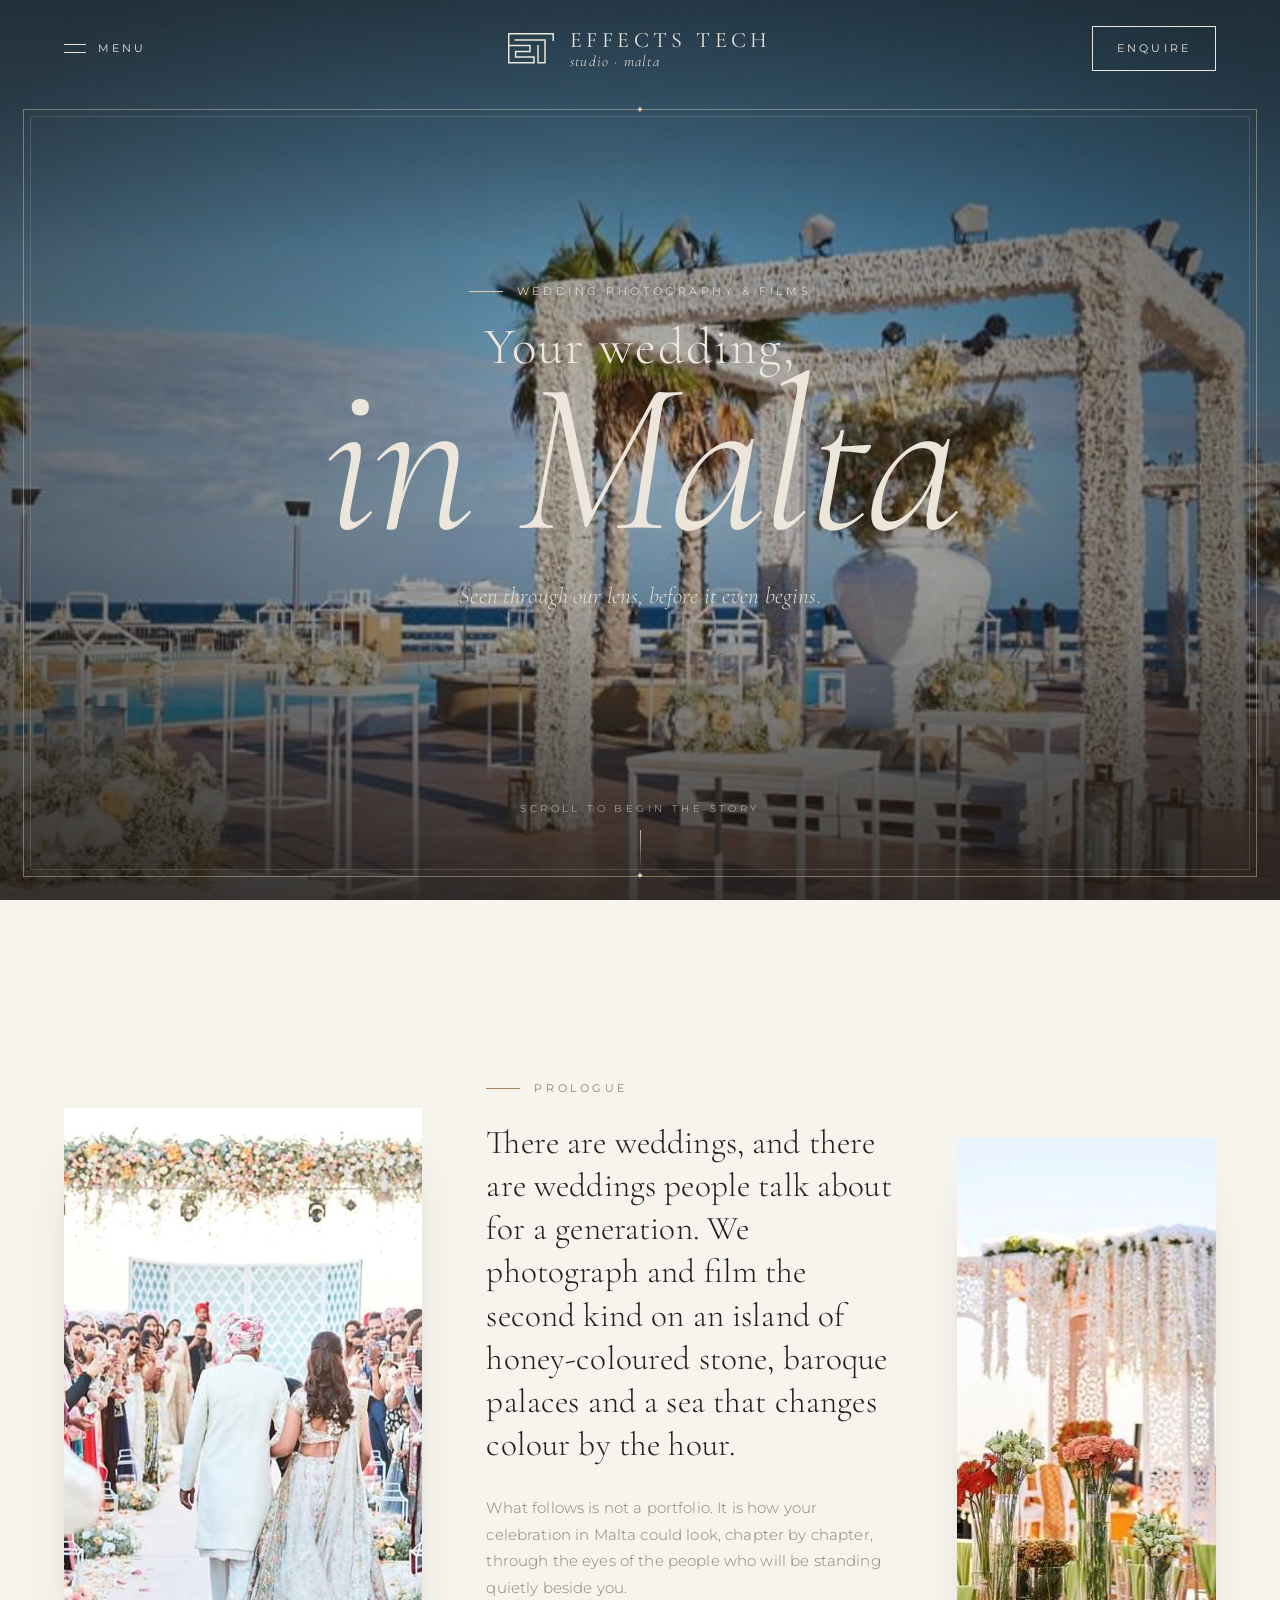
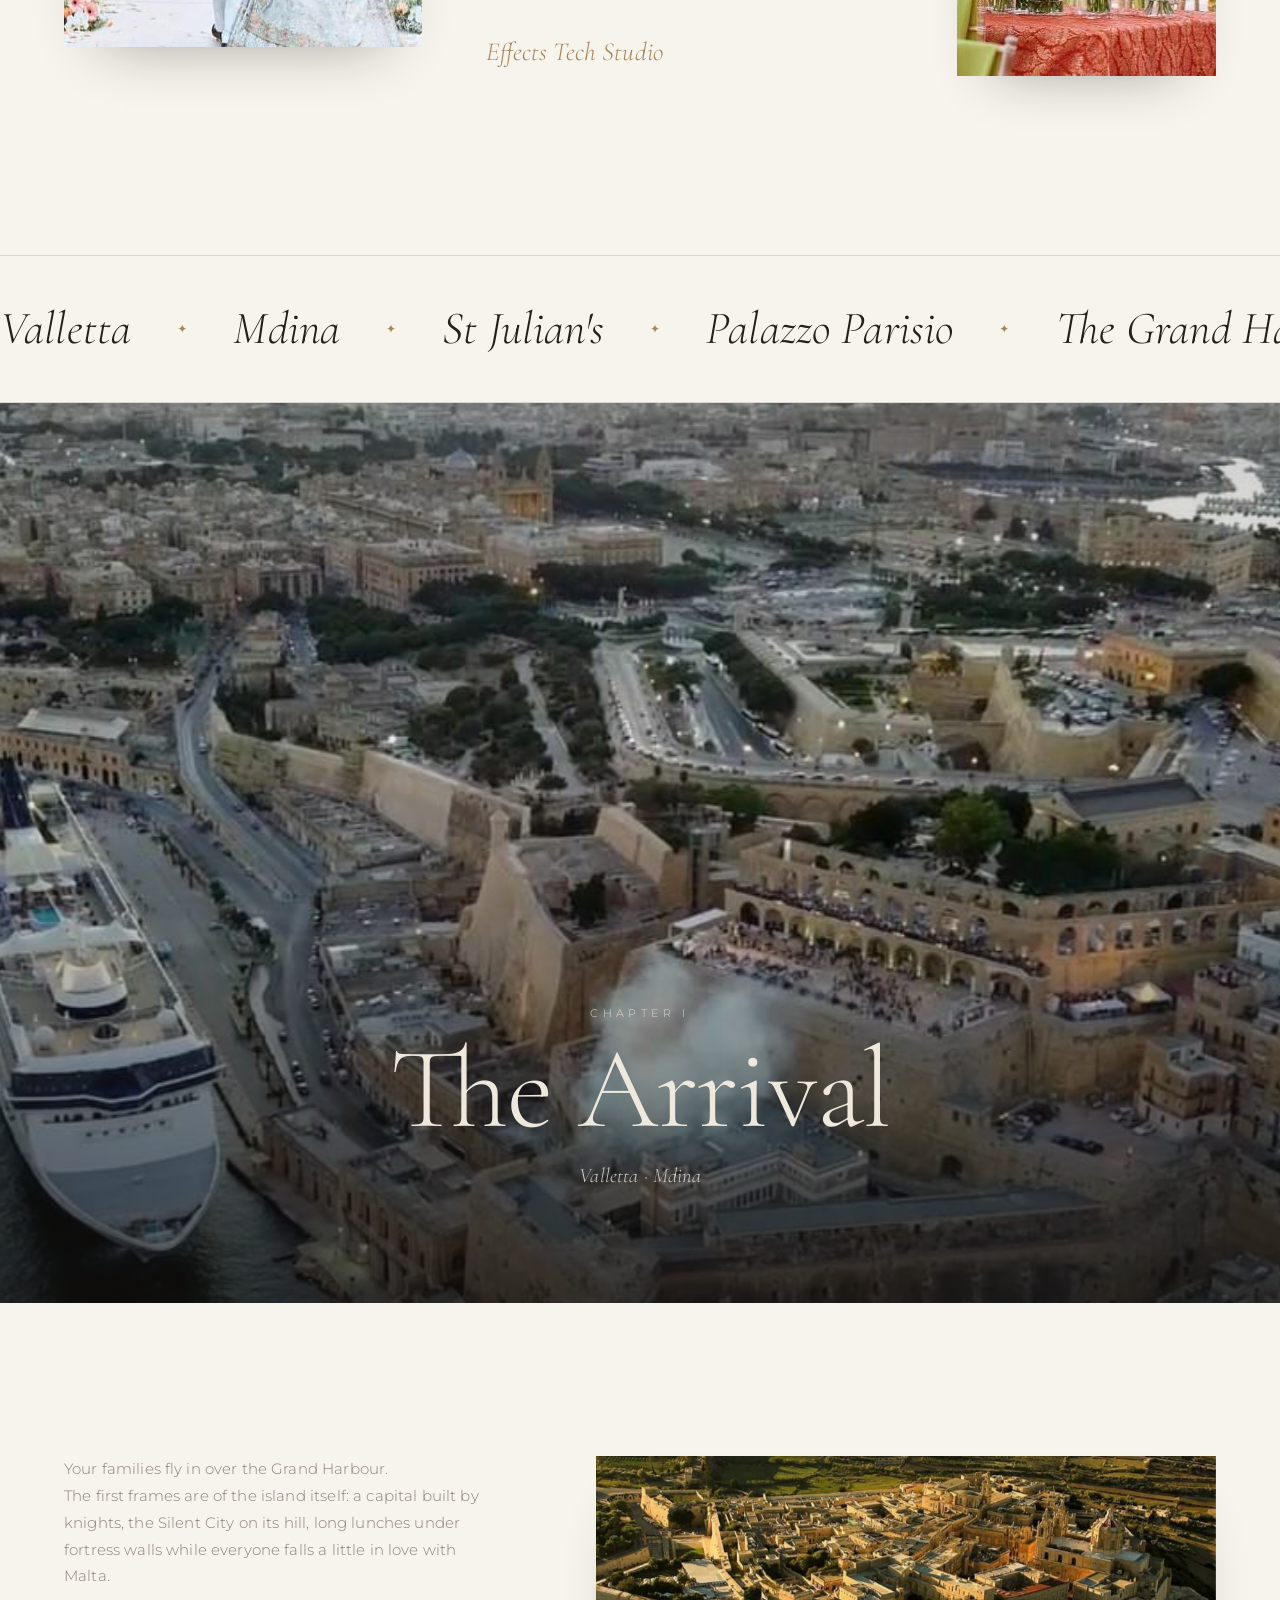
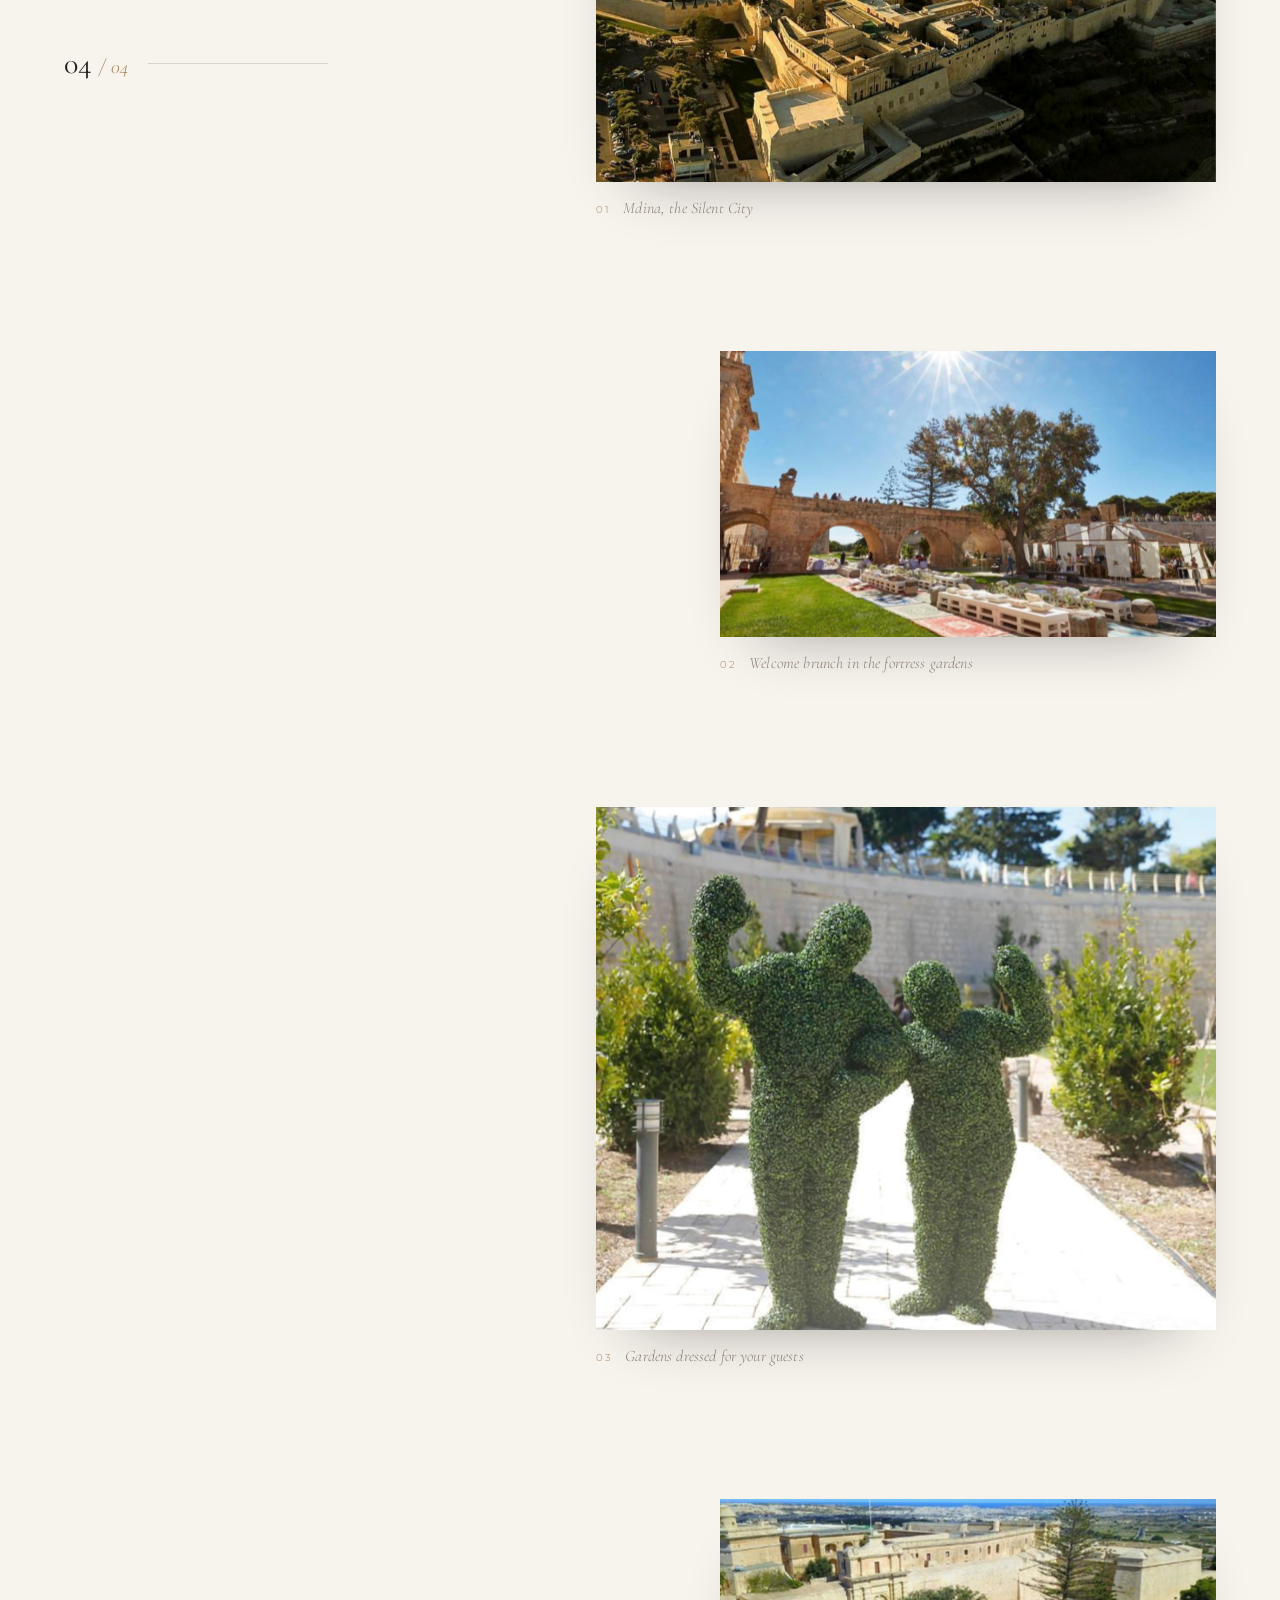
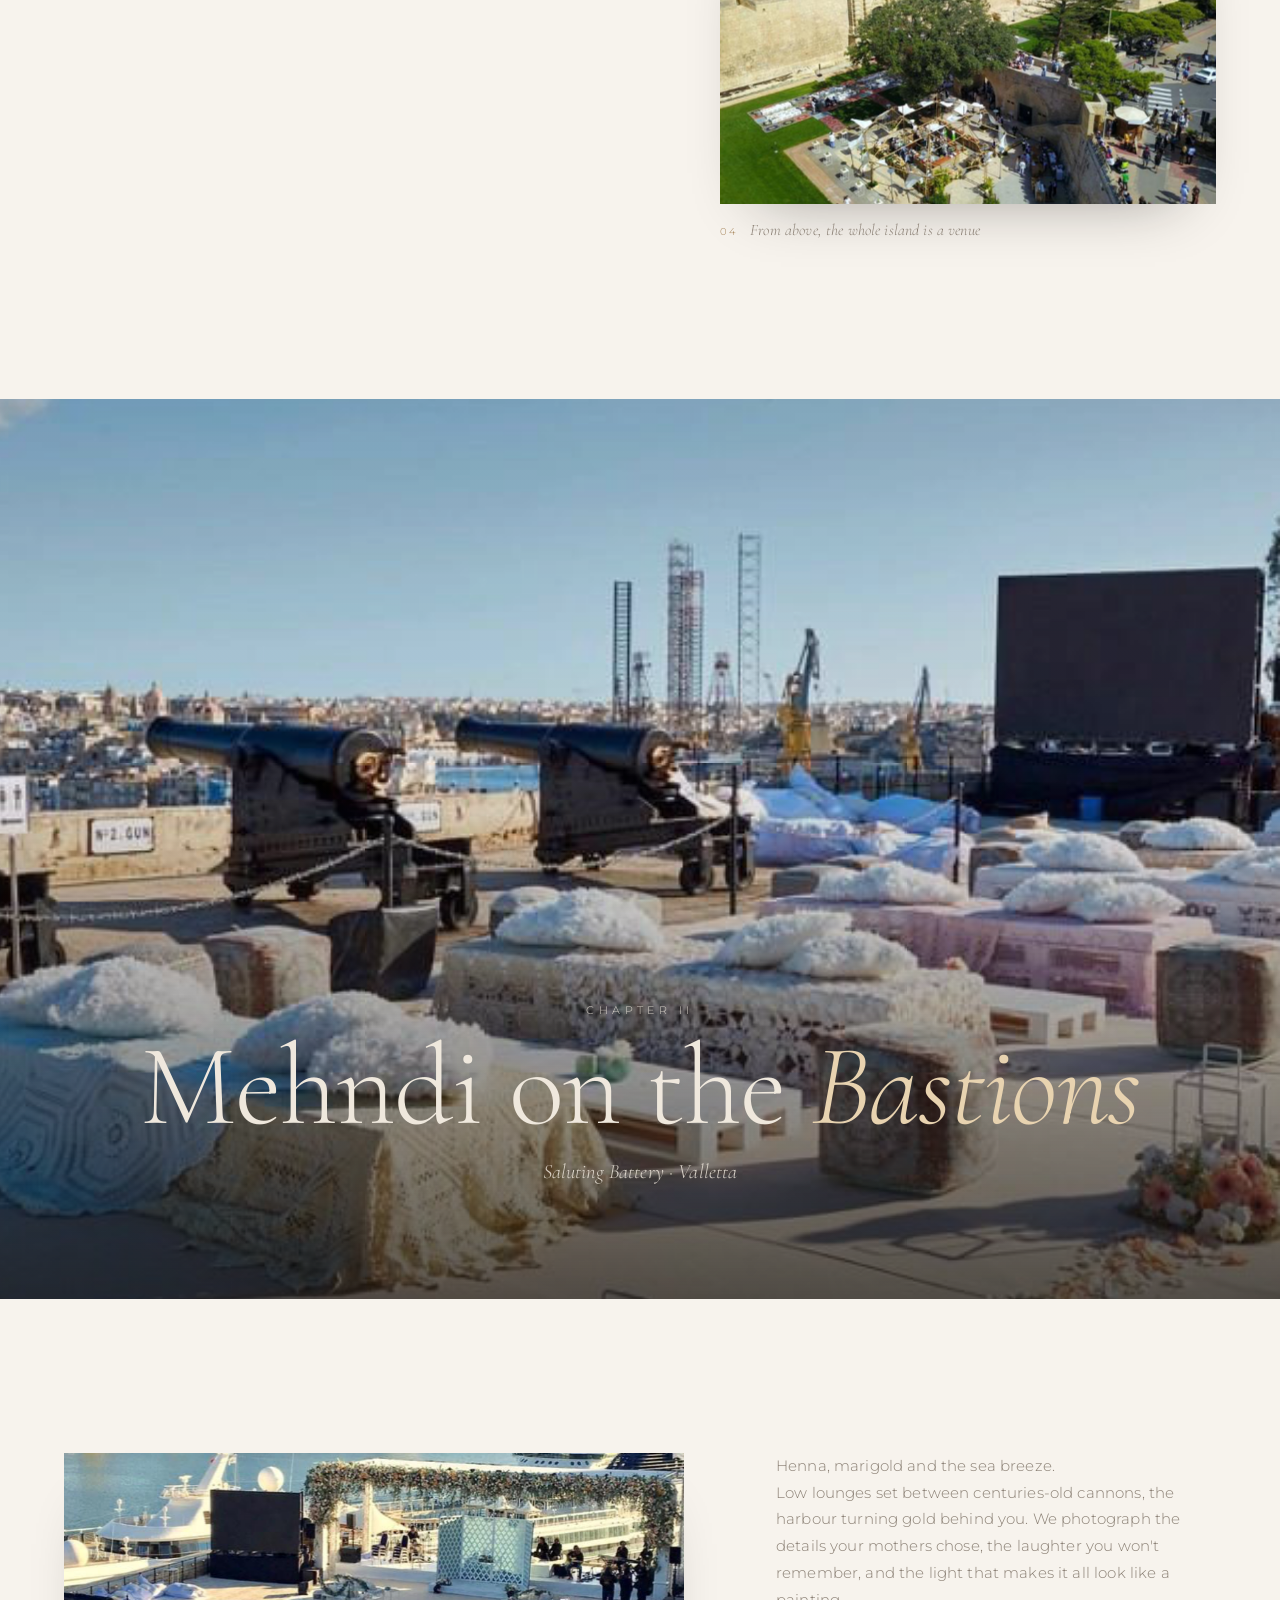
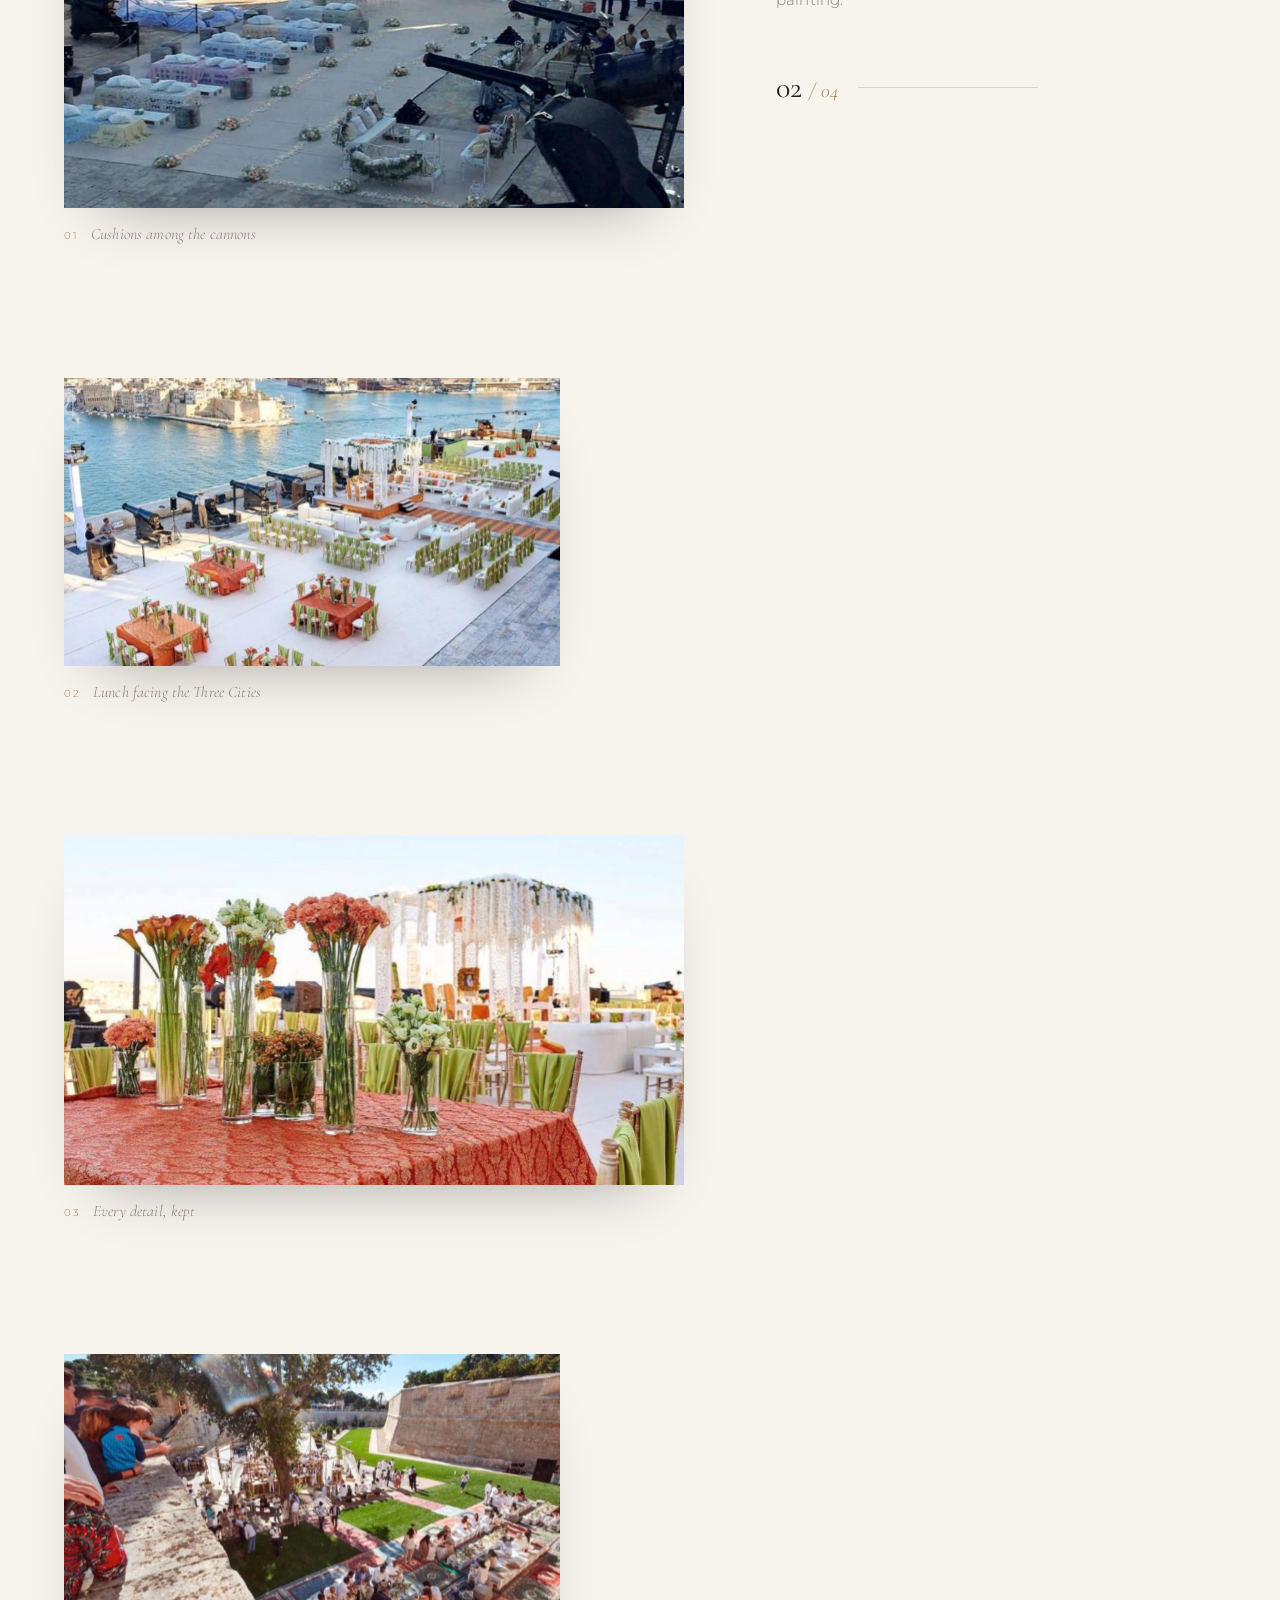
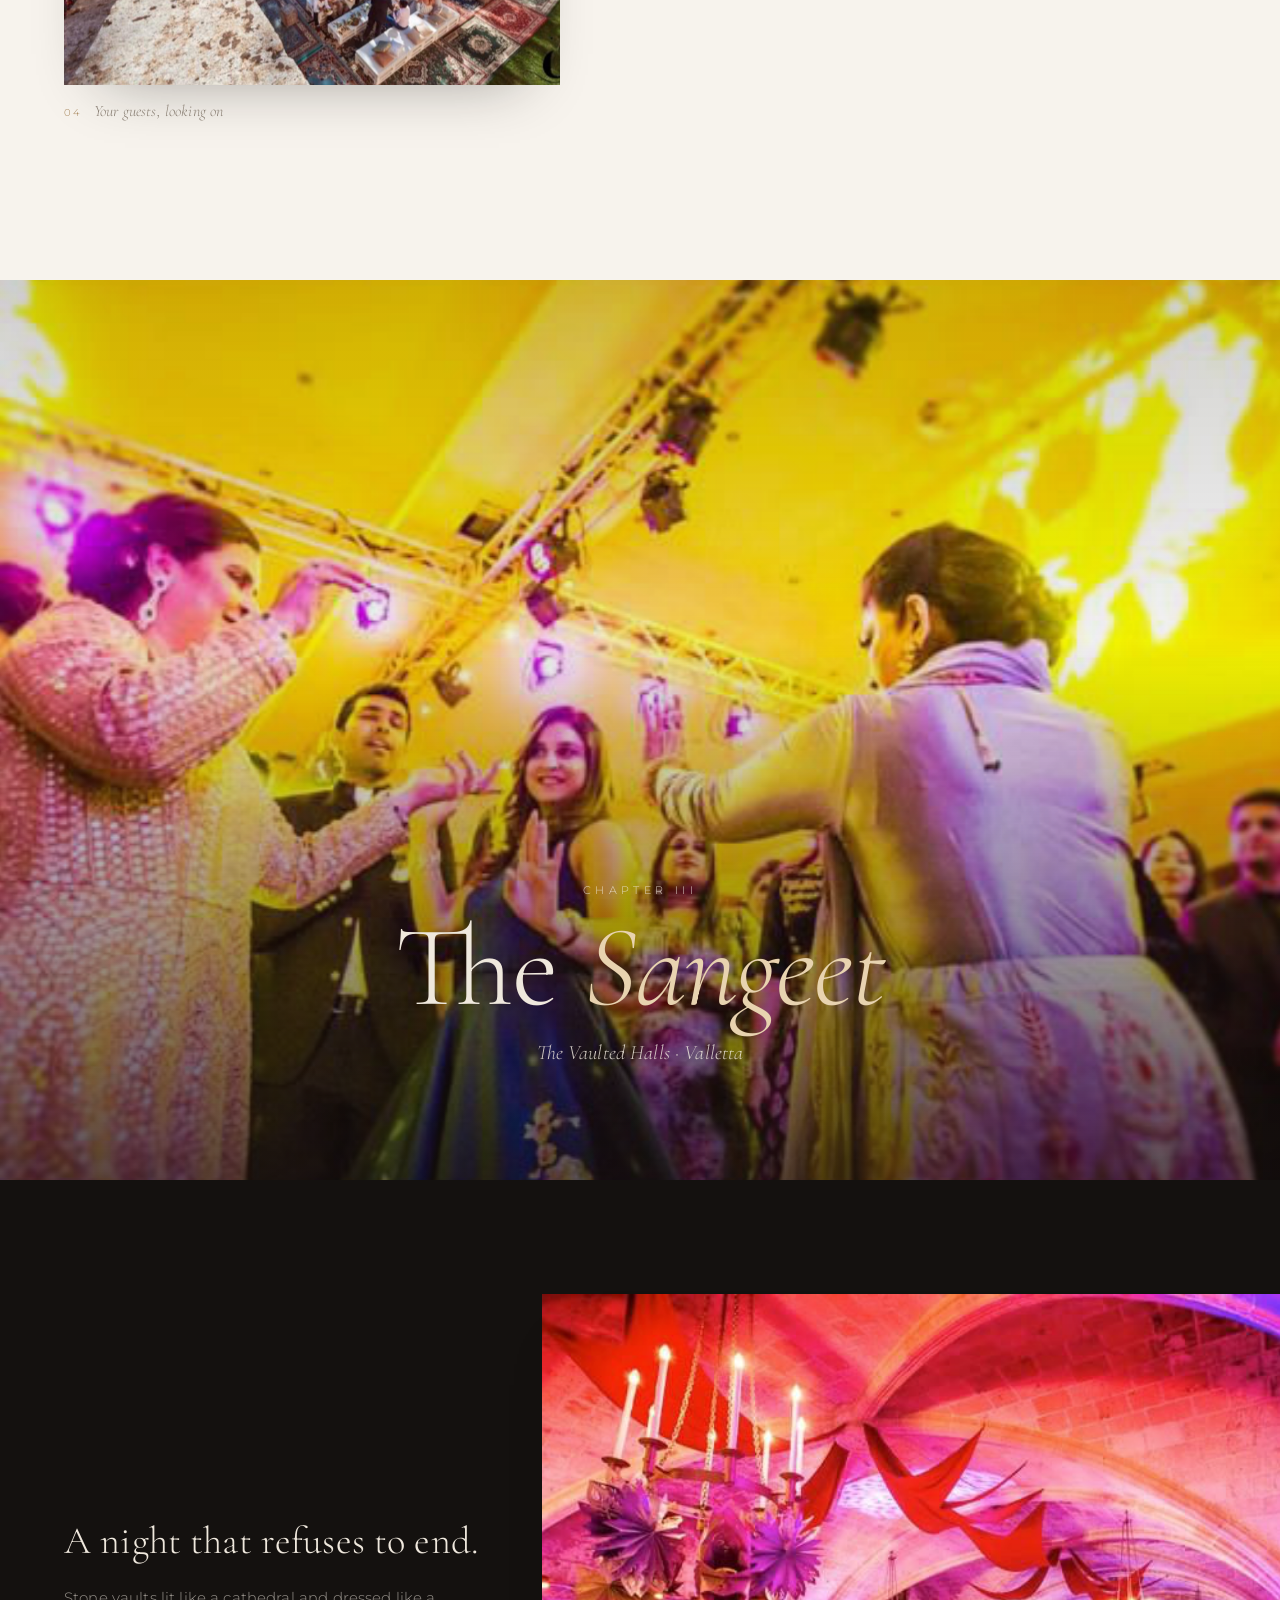
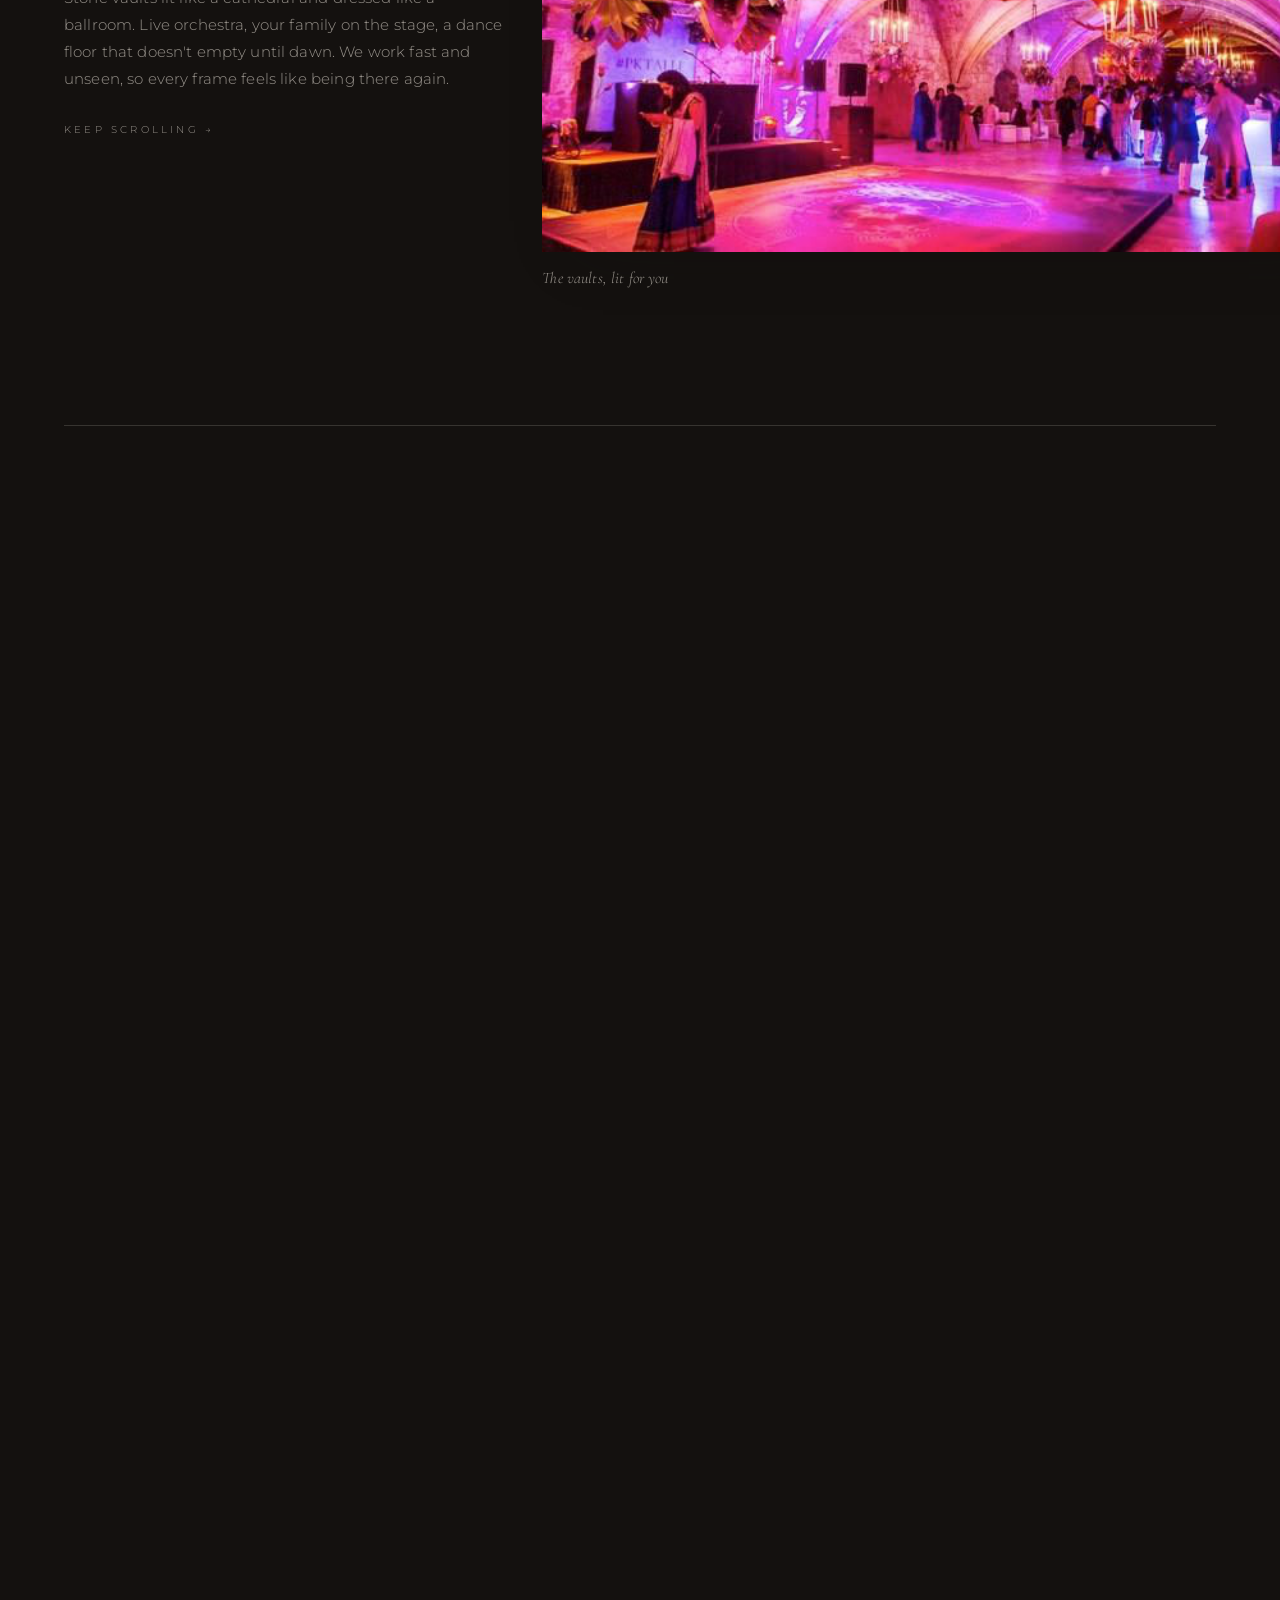
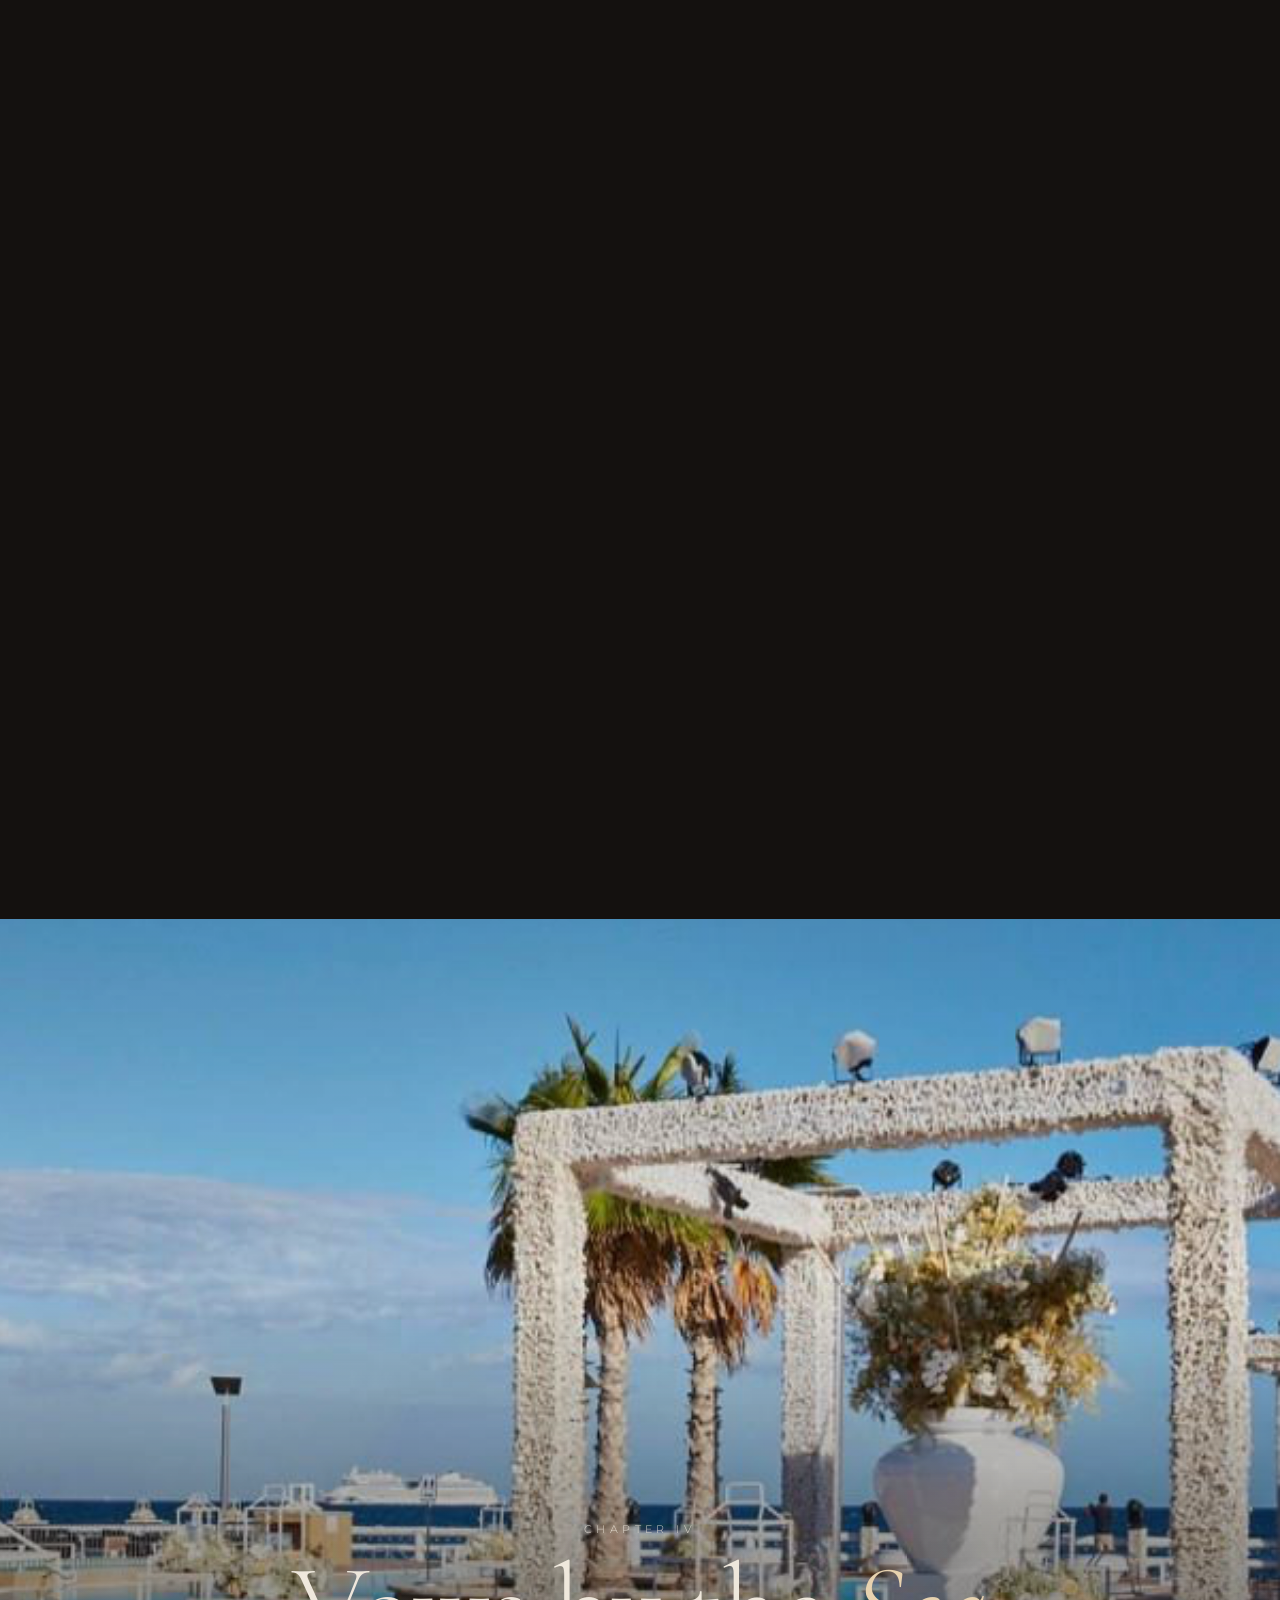
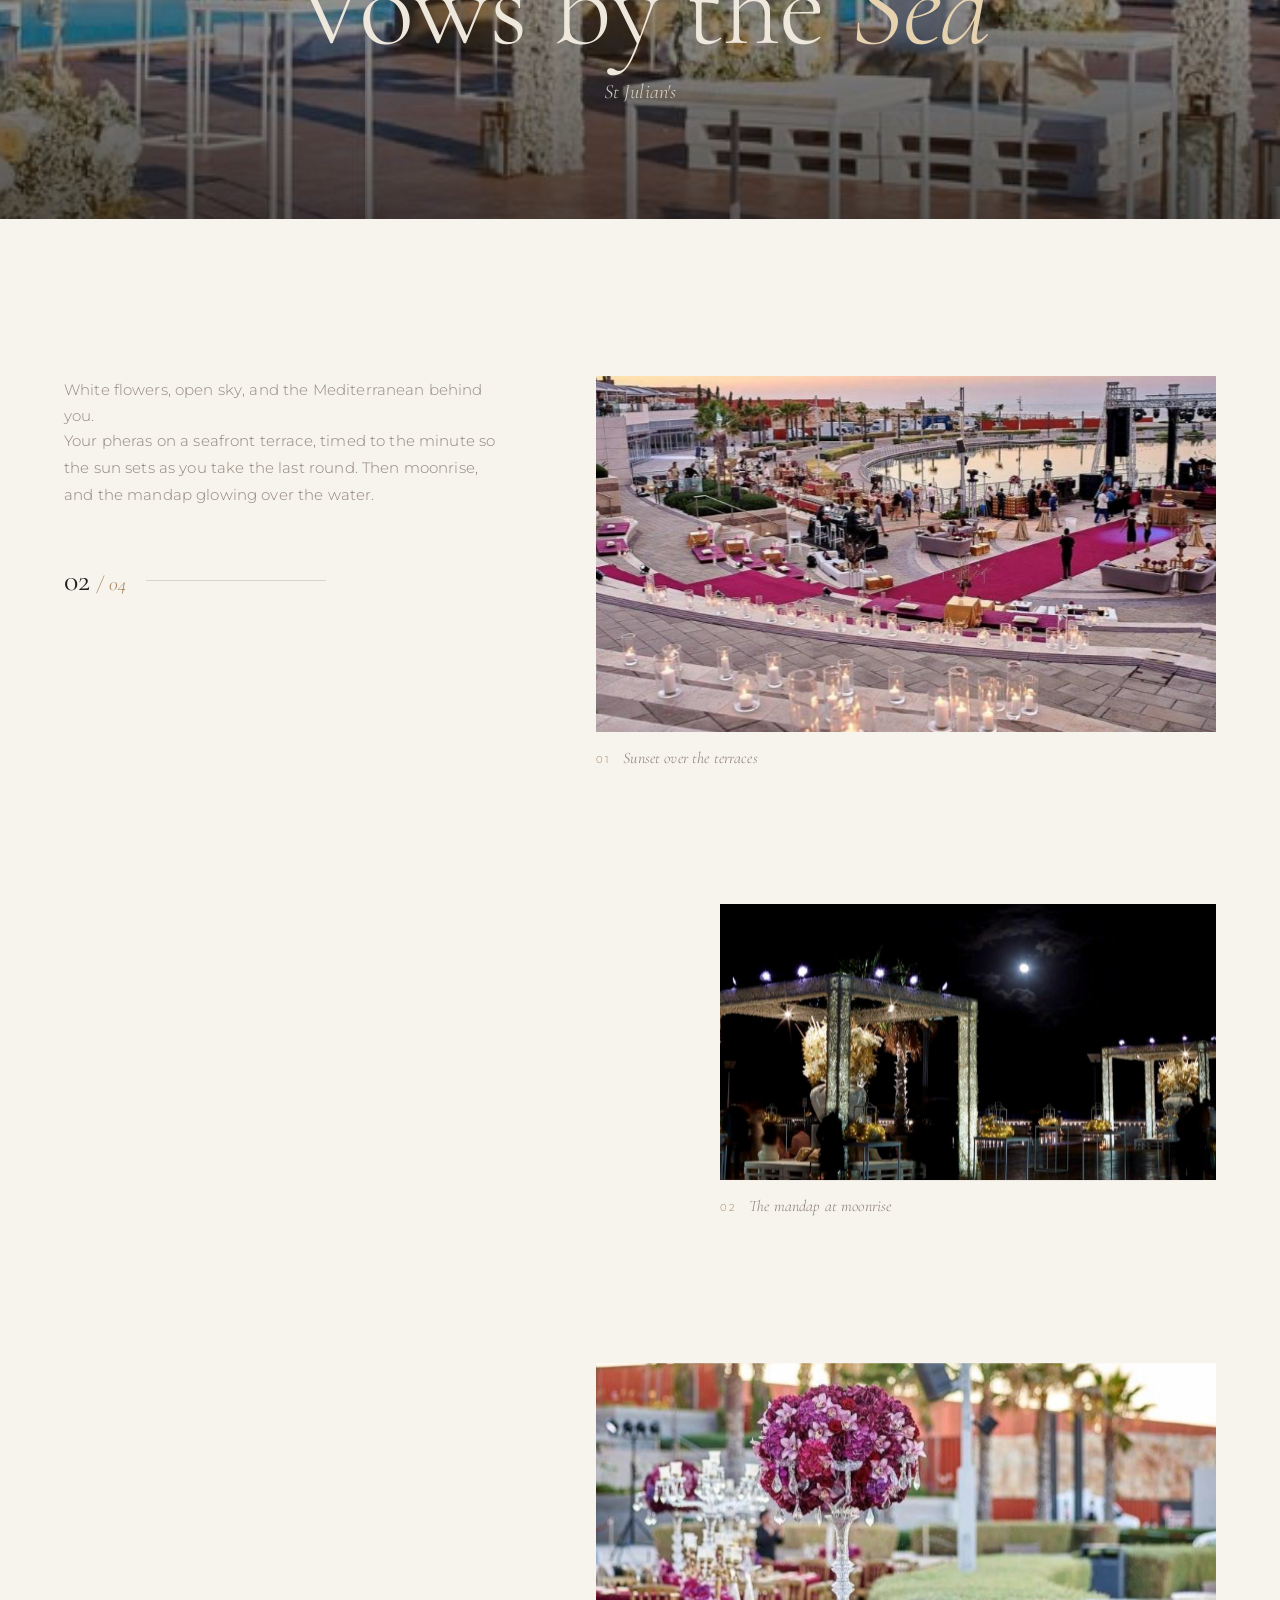
==== commit 2f9bde52: "Fix Sangeet gallery sliding over earlier chapters while scrolling Photos with natural heights loaded" ====
--- a/site/index.html
+++ b/site/index.html
@@ -9,7 +9,7 @@
 <link rel="preconnect" href="https://fonts.gstatic.com" crossorigin>
 <link href="https://fonts.googleapis.com/css2?family=Cormorant+Garamond:ital,wght@0,300;0,400;0,500;1,300;1,400&family=Montserrat:wght@300;400;500&display=swap" rel="stylesheet">
 <link rel="icon" type="image/png" href="assets/img/favicon.png">
-<link rel="stylesheet" href="assets/css/style.css?v=mwknrtau">
+<link rel="stylesheet" href="assets/css/style.css?v=mwknzxfv">
 </head>
 <body class="page-home is-loading">
 <div class="curtain" aria-hidden="true"><svg class="logo-mark curtain__logo" viewBox="0 0 460 305" fill="none" stroke="currentColor" stroke-width="15" stroke-linecap="square" stroke-linejoin="miter" aria-hidden="true"><path d="M452 72V8H7v289h253v-57H76v-55h144v-60H7"/><path d="M72 70h298v227h-70V128"/></svg></div>
@@ -71,14 +71,14 @@
 
 <!-- ================= PROLOGUE ================= -->
 <section class="prologue">
-  <figure class="ph prologue__a" data-reveal><img src="assets/img/p10_006.jpg" alt="A bride and groom walk through their guests beneath a floral arch"></figure>
+  <figure class="ph prologue__a" data-reveal><img src="assets/img/p10_006.jpg" width="897" height="539" alt="A bride and groom walk through their guests beneath a floral arch"></figure>
   <div class="prologue__text">
     <p class="eyebrow">Prologue</p>
     <p class="lead">There are weddings, and there are weddings people talk about for a generation. We photograph and film the second kind on an island of honey-coloured stone, baroque palaces and a sea that changes colour by the hour.</p>
     <p class="body">What follows is not a portfolio. It is how your celebration in Malta could look, chapter by chapter, through the eyes of the people who will be standing quietly beside you.</p>
     <p class="sign">Effects Tech Studio</p>
   </div>
-  <figure class="ph prologue__b" data-reveal><img src="assets/img/p14_009.jpg" alt="Flower-filled vases on a terracotta tablescape by the sea"></figure>
+  <figure class="ph prologue__b" data-reveal><img src="assets/img/p14_009.jpg" width="624" height="538" alt="Flower-filled vases on a terracotta tablescape by the sea"></figure>
 </section>
 
 <!-- ================= PLACES MARQUEE ================= -->
@@ -108,10 +108,10 @@
       <div class="spread__meta"><p class="spread__count"><b>01</b> / 04</p><span class="spread__line"><i></i></span></div>
     </div></div>
     <div class="spread__photos">
-      <figure class="ph spread__ph" data-reveal><img src="assets/img/p18_012.jpg" alt="Mdina, the walled Silent City, at golden hour" loading="lazy"><figcaption>Mdina, the Silent City</figcaption></figure>
-      <figure class="ph spread__ph" data-reveal><img src="assets/img/p20_014.jpg" alt="A welcome brunch set beneath fortress arches" loading="lazy"><figcaption>Welcome brunch in the fortress gardens</figcaption></figure>
-      <figure class="ph spread__ph" data-reveal><img src="assets/img/p21_015.jpg" alt="Topiary sculptures in a limestone garden" loading="lazy"><figcaption>Gardens dressed for your guests</figcaption></figure>
-      <figure class="ph spread__ph" data-reveal><img src="assets/img/p19_013.jpg" alt="Aerial view of a garden party beneath the bastions" loading="lazy"><figcaption>From above, the whole island is a venue</figcaption></figure>
+      <figure class="ph spread__ph" data-reveal><img src="assets/img/p18_012.jpg" width="959" height="504" alt="Mdina, the walled Silent City, at golden hour" loading="lazy"><figcaption>Mdina, the Silent City</figcaption></figure>
+      <figure class="ph spread__ph" data-reveal><img src="assets/img/p20_014.jpg" width="937" height="540" alt="A welcome brunch set beneath fortress arches" loading="lazy"><figcaption>Welcome brunch in the fortress gardens</figcaption></figure>
+      <figure class="ph spread__ph" data-reveal><img src="assets/img/p21_015.jpg" width="800" height="675" alt="Topiary sculptures in a limestone garden" loading="lazy"><figcaption>Gardens dressed for your guests</figcaption></figure>
+      <figure class="ph spread__ph" data-reveal><img src="assets/img/p19_013.jpg" width="800" height="492" alt="Aerial view of a garden party beneath the bastions" loading="lazy"><figcaption>From above, the whole island is a venue</figcaption></figure>
     </div>
   </div>
 </section>
@@ -135,10 +135,10 @@
       <div class="spread__meta"><p class="spread__count"><b>01</b> / 04</p><span class="spread__line"><i></i></span></div>
     </div></div>
     <div class="spread__photos">
-      <figure class="ph spread__ph" data-reveal><img src="assets/img/p09_005.jpg" alt="Lounges and a floral stage among the old cannons" loading="lazy"><figcaption>Cushions among the cannons</figcaption></figure>
-      <figure class="ph spread__ph" data-reveal><img src="assets/img/p12_007.jpg" alt="Coloured dining tables on a terrace facing the Three Cities" loading="lazy"><figcaption>Lunch facing the Three Cities</figcaption></figure>
-      <figure class="ph spread__ph" data-reveal><img src="assets/img/p13_008.jpg" alt="Tall vases of gerbera and calla lilies on a terracotta table" loading="lazy"><figcaption>Every detail, kept</figcaption></figure>
-      <figure class="ph spread__ph" data-reveal><img src="assets/img/p22_016.jpg" alt="Guests looking down from the bastion walls onto the mehndi" loading="lazy"><figcaption>Your guests, looking on</figcaption></figure>
+      <figure class="ph spread__ph" data-reveal><img src="assets/img/p09_005.jpg" width="940" height="539" alt="Lounges and a floral stage among the old cannons" loading="lazy"><figcaption>Cushions among the cannons</figcaption></figure>
+      <figure class="ph spread__ph" data-reveal><img src="assets/img/p12_007.jpg" width="931" height="541" alt="Coloured dining tables on a terrace facing the Three Cities" loading="lazy"><figcaption>Lunch facing the Three Cities</figcaption></figure>
+      <figure class="ph spread__ph" data-reveal><img src="assets/img/p13_008.jpg" width="960" height="541" alt="Tall vases of gerbera and calla lilies on a terracotta table" loading="lazy"><figcaption>Every detail, kept</figcaption></figure>
+      <figure class="ph spread__ph" data-reveal><img src="assets/img/p22_016.jpg" width="810" height="540" alt="Guests looking down from the bastion walls onto the mehndi" loading="lazy"><figcaption>Your guests, looking on</figcaption></figure>
     </div>
   </div>
 </section>
@@ -159,12 +159,12 @@
       <p class="copy__lead">A night that refuses to end.</p>
       <p>Stone vaults lit like a cathedral and dressed like a ballroom. Live orchestra, your family on the stage, a dance floor that doesn't empty until dawn. We work fast and unseen, so every frame feels like being there again.</p>
     <p class="hscroll__hint">Keep scrolling →</p></div>
-      <figure class="ph"><img src="assets/img/p38_030.jpg" alt="A candlelit vaulted hall dressed in red and gold" loading="lazy"><figcaption>The vaults, lit for you</figcaption></figure>
-      <figure class="ph ph--tall"><img src="assets/img/p33_027.jpg" alt="Friends in festive dress pose beneath coloured lights" loading="lazy"><figcaption>The friends who flew in</figcaption></figure>
-      <figure class="ph"><img src="assets/img/p42_034.jpg" alt="A singer performs under magenta stage lights" loading="lazy"><figcaption>Live, all night</figcaption></figure>
-      <figure class="ph ph--tall"><img src="assets/img/p45_037.jpg" alt="A singer and percussionist on stage" loading="lazy"><figcaption>The family performance</figcaption></figure>
-      <figure class="ph"><img src="assets/img/p24_018.jpg" alt="A pink-lit lounge with chandeliers and velvet seating" loading="lazy"><figcaption>The lounge after midnight</figcaption></figure>
-      <figure class="ph"><img src="assets/img/p25_019.jpg" alt="Guests dancing on a deck at night" loading="lazy"><figcaption>Nobody went home</figcaption></figure>
+      <figure class="ph"><img src="assets/img/p38_030.jpg" width="866" height="436" alt="A candlelit vaulted hall dressed in red and gold" loading="lazy"><figcaption>The vaults, lit for you</figcaption></figure>
+      <figure class="ph ph--tall"><img src="assets/img/p33_027.jpg" width="900" height="487" alt="Friends in festive dress pose beneath coloured lights" loading="lazy"><figcaption>The friends who flew in</figcaption></figure>
+      <figure class="ph"><img src="assets/img/p42_034.jpg" width="850" height="444" alt="A singer performs under magenta stage lights" loading="lazy"><figcaption>Live, all night</figcaption></figure>
+      <figure class="ph ph--tall"><img src="assets/img/p45_037.jpg" width="809" height="539" alt="A singer and percussionist on stage" loading="lazy"><figcaption>The family performance</figcaption></figure>
+      <figure class="ph"><img src="assets/img/p24_018.jpg" width="810" height="540" alt="A pink-lit lounge with chandeliers and velvet seating" loading="lazy"><figcaption>The lounge after midnight</figcaption></figure>
+      <figure class="ph"><img src="assets/img/p25_019.jpg" width="959" height="540" alt="Guests dancing on a deck at night" loading="lazy"><figcaption>Nobody went home</figcaption></figure>
     </div>
     <div class="hscroll__bar"><i></i></div>
   </div>
@@ -189,10 +189,10 @@
       <div class="spread__meta"><p class="spread__count"><b>01</b> / 04</p><span class="spread__line"><i></i></span></div>
     </div></div>
     <div class="spread__photos">
-      <figure class="ph spread__ph" data-reveal><img src="assets/img/p15_010.jpg" alt="A seafront amphitheatre dressed in pink at sunset" loading="lazy"><figcaption>Sunset over the terraces</figcaption></figure>
-      <figure class="ph spread__ph" data-reveal><img src="assets/img/p26_020.jpg" alt="Floral mandaps lit beneath a full moon" loading="lazy"><figcaption>The mandap at moonrise</figcaption></figure>
-      <figure class="ph spread__ph" data-reveal><img src="assets/img/p17_011.jpg" alt="Tall magenta centrepieces beneath palm trees" loading="lazy"><figcaption>Dinner under the palms</figcaption></figure>
-      <figure class="ph spread__ph" data-reveal><img src="assets/img/p28_022.jpg" alt="A fire performer by a lit pool at night" loading="lazy"><figcaption>Fire on the water</figcaption></figure>
+      <figure class="ph spread__ph" data-reveal><img src="assets/img/p15_010.jpg" width="931" height="540" alt="A seafront amphitheatre dressed in pink at sunset" loading="lazy"><figcaption>Sunset over the terraces</figcaption></figure>
+      <figure class="ph spread__ph" data-reveal><img src="assets/img/p26_020.jpg" width="963" height="541" alt="Floral mandaps lit beneath a full moon" loading="lazy"><figcaption>The mandap at moonrise</figcaption></figure>
+      <figure class="ph spread__ph" data-reveal><img src="assets/img/p17_011.jpg" width="931" height="542" alt="Tall magenta centrepieces beneath palm trees" loading="lazy"><figcaption>Dinner under the palms</figcaption></figure>
+      <figure class="ph spread__ph" data-reveal><img src="assets/img/p28_022.jpg" width="960" height="540" alt="A fire performer by a lit pool at night" loading="lazy"><figcaption>Fire on the water</figcaption></figure>
     </div>
   </div>
   <p class="pull">We time the last phera to the sunset. <em>To the minute.</em></p>
@@ -217,10 +217,10 @@
       <div class="spread__meta"><p class="spread__count"><b>01</b> / 04</p><span class="spread__line"><i></i></span></div>
     </div></div>
     <div class="spread__photos">
-      <figure class="ph spread__ph" data-reveal><img src="assets/img/p46_038.jpg" alt="Living statues in a gilded baroque salon" loading="lazy"><figcaption>Living statues in the gilded salon</figcaption></figure>
-      <figure class="ph spread__ph" data-reveal><img src="assets/img/p48_039.jpg" alt="A feathered masquerade mask among red roses" loading="lazy"><figcaption>Masquerade</figcaption></figure>
-      <figure class="ph spread__ph" data-reveal><img src="assets/img/p49_040.jpg" alt="A masked banquet with feathered centrepieces" loading="lazy"><figcaption>The banquet</figcaption></figure>
-      <figure class="ph spread__ph" data-reveal><img src="assets/img/p31_025.jpg" alt="A performer in white before a rose-lit wall" loading="lazy"><figcaption>After dark in Valletta</figcaption></figure>
+      <figure class="ph spread__ph" data-reveal><img src="assets/img/p46_038.jpg" width="853" height="487" alt="Living statues in a gilded baroque salon" loading="lazy"><figcaption>Living statues in the gilded salon</figcaption></figure>
+      <figure class="ph spread__ph" data-reveal><img src="assets/img/p48_039.jpg" width="900" height="445" alt="A feathered masquerade mask among red roses" loading="lazy"><figcaption>Masquerade</figcaption></figure>
+      <figure class="ph spread__ph" data-reveal><img src="assets/img/p49_040.jpg" width="1050" height="620" alt="A masked banquet with feathered centrepieces" loading="lazy"><figcaption>The banquet</figcaption></figure>
+      <figure class="ph spread__ph" data-reveal><img src="assets/img/p31_025.jpg" width="900" height="487" alt="A performer in white before a rose-lit wall" loading="lazy"><figcaption>After dark in Valletta</figcaption></figure>
     </div>
   </div>
 </section>
@@ -244,9 +244,9 @@
       <div class="spread__meta"><p class="spread__count"><b>01</b> / 03</p><span class="spread__line"><i></i></span></div>
     </div></div>
     <div class="spread__photos">
-      <figure class="ph spread__ph" data-reveal><img src="assets/img/p34_028.jpg" alt="A couple beside a golden-lit baroque facade at night" loading="lazy"><figcaption>The two of you, finally alone</figcaption></figure>
-      <figure class="ph spread__ph" data-reveal><img src="assets/img/p53_044.jpg" alt="Valletta lit gold at blue hour" loading="lazy"><figcaption>Valletta at blue hour</figcaption></figure>
-      <figure class="ph spread__ph" data-reveal><img src="assets/img/p07_003.jpg" alt="A floral stage above the harbour at night" loading="lazy"><figcaption>The last song</figcaption></figure>
+      <figure class="ph spread__ph" data-reveal><img src="assets/img/p34_028.jpg" width="900" height="436" alt="A couple beside a golden-lit baroque facade at night" loading="lazy"><figcaption>The two of you, finally alone</figcaption></figure>
+      <figure class="ph spread__ph" data-reveal><img src="assets/img/p53_044.jpg" width="959" height="539" alt="Valletta lit gold at blue hour" loading="lazy"><figcaption>Valletta at blue hour</figcaption></figure>
+      <figure class="ph spread__ph" data-reveal><img src="assets/img/p07_003.jpg" width="960" height="539" alt="A floral stage above the harbour at night" loading="lazy"><figcaption>The last song</figcaption></figure>
     </div>
   </div>
 </section>
@@ -266,7 +266,7 @@
 <!-- ================= FEATURED STORY ================= -->
 <section class="feature">
   <a href="story-the-grand-harbour-wedding.html" class="feature__link">
-    <figure class="feature__img"><img src="assets/img/still-embrace.jpg" alt="The couple embrace beneath a floral mandap at night" loading="lazy"></figure>
+    <figure class="feature__img"><img src="assets/img/still-embrace.jpg" width="656" height="269" alt="The couple embrace beneath a floral mandap at night" loading="lazy"></figure>
     <div class="feature__text">
       <p class="eyebrow">Featured story</p>
       <h2 class="h2">The Grand Harbour Wedding</h2>
@@ -299,11 +299,11 @@
   </div>
 
   <div class="footer__gallery" aria-hidden="true">
-    <figure><img src="assets/img/p26_020.jpg" alt="" loading="lazy"></figure>
-    <figure><img src="assets/img/p46_038.jpg" alt="" loading="lazy"></figure>
-    <figure><img src="assets/img/still-embrace.jpg" alt="" loading="lazy"></figure>
-    <figure><img src="assets/img/p27_021.jpg" alt="" loading="lazy"></figure>
-    <figure><img src="assets/img/p18_012.jpg" alt="" loading="lazy"></figure>
+    <figure><img src="assets/img/p26_020.jpg" width="963" height="541" alt="" loading="lazy"></figure>
+    <figure><img src="assets/img/p46_038.jpg" width="853" height="487" alt="" loading="lazy"></figure>
+    <figure><img src="assets/img/still-embrace.jpg" width="656" height="269" alt="" loading="lazy"></figure>
+    <figure><img src="assets/img/p27_021.jpg" width="960" height="540" alt="" loading="lazy"></figure>
+    <figure><img src="assets/img/p18_012.jpg" width="959" height="504" alt="" loading="lazy"></figure>
   </div>
 
   <div class="footer__main">
@@ -338,6 +338,6 @@
 <script src="assets/vendor/gsap.min.js"></script>
 <script src="assets/vendor/ScrollTrigger.min.js"></script>
 <script src="assets/vendor/lenis.min.js"></script>
-<script src="assets/js/main.js?v=mwknrtau"></script>
+<script src="assets/js/main.js?v=mwknzxfv"></script>
 </body>
 </html>
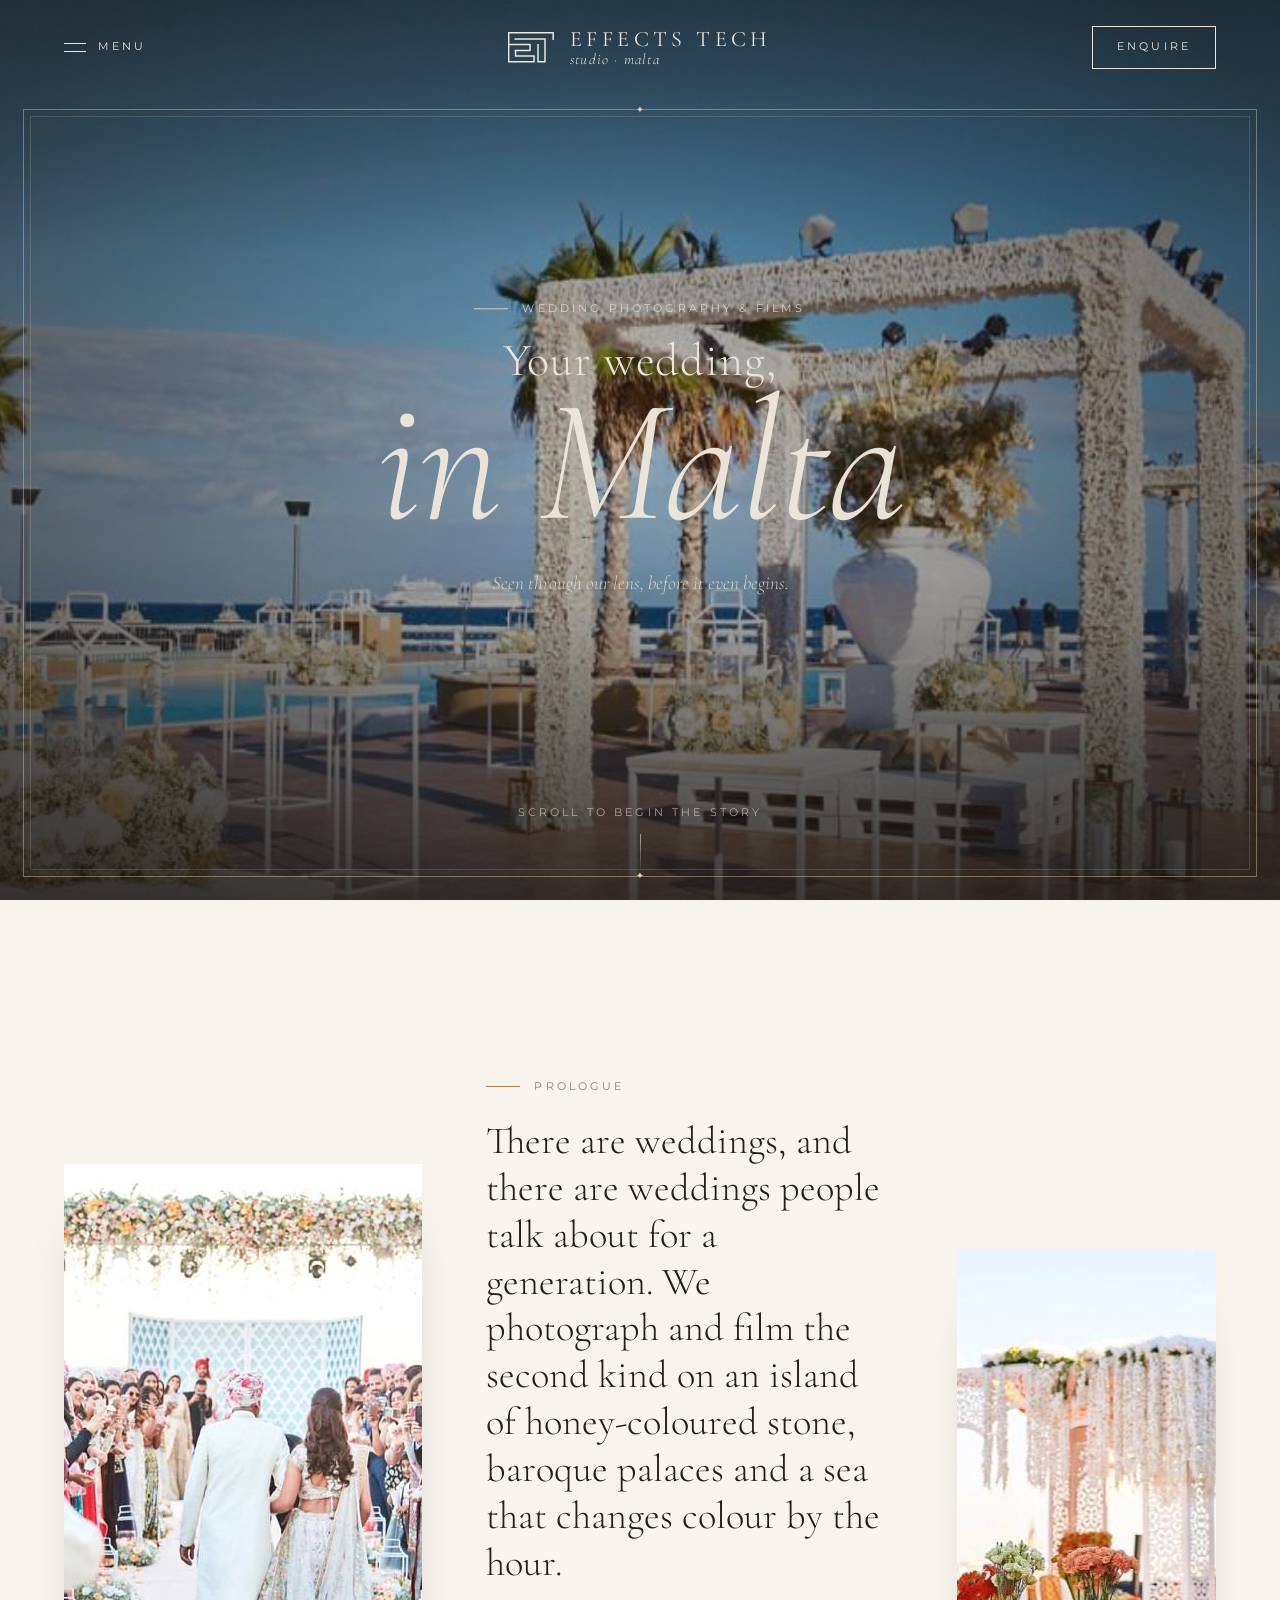
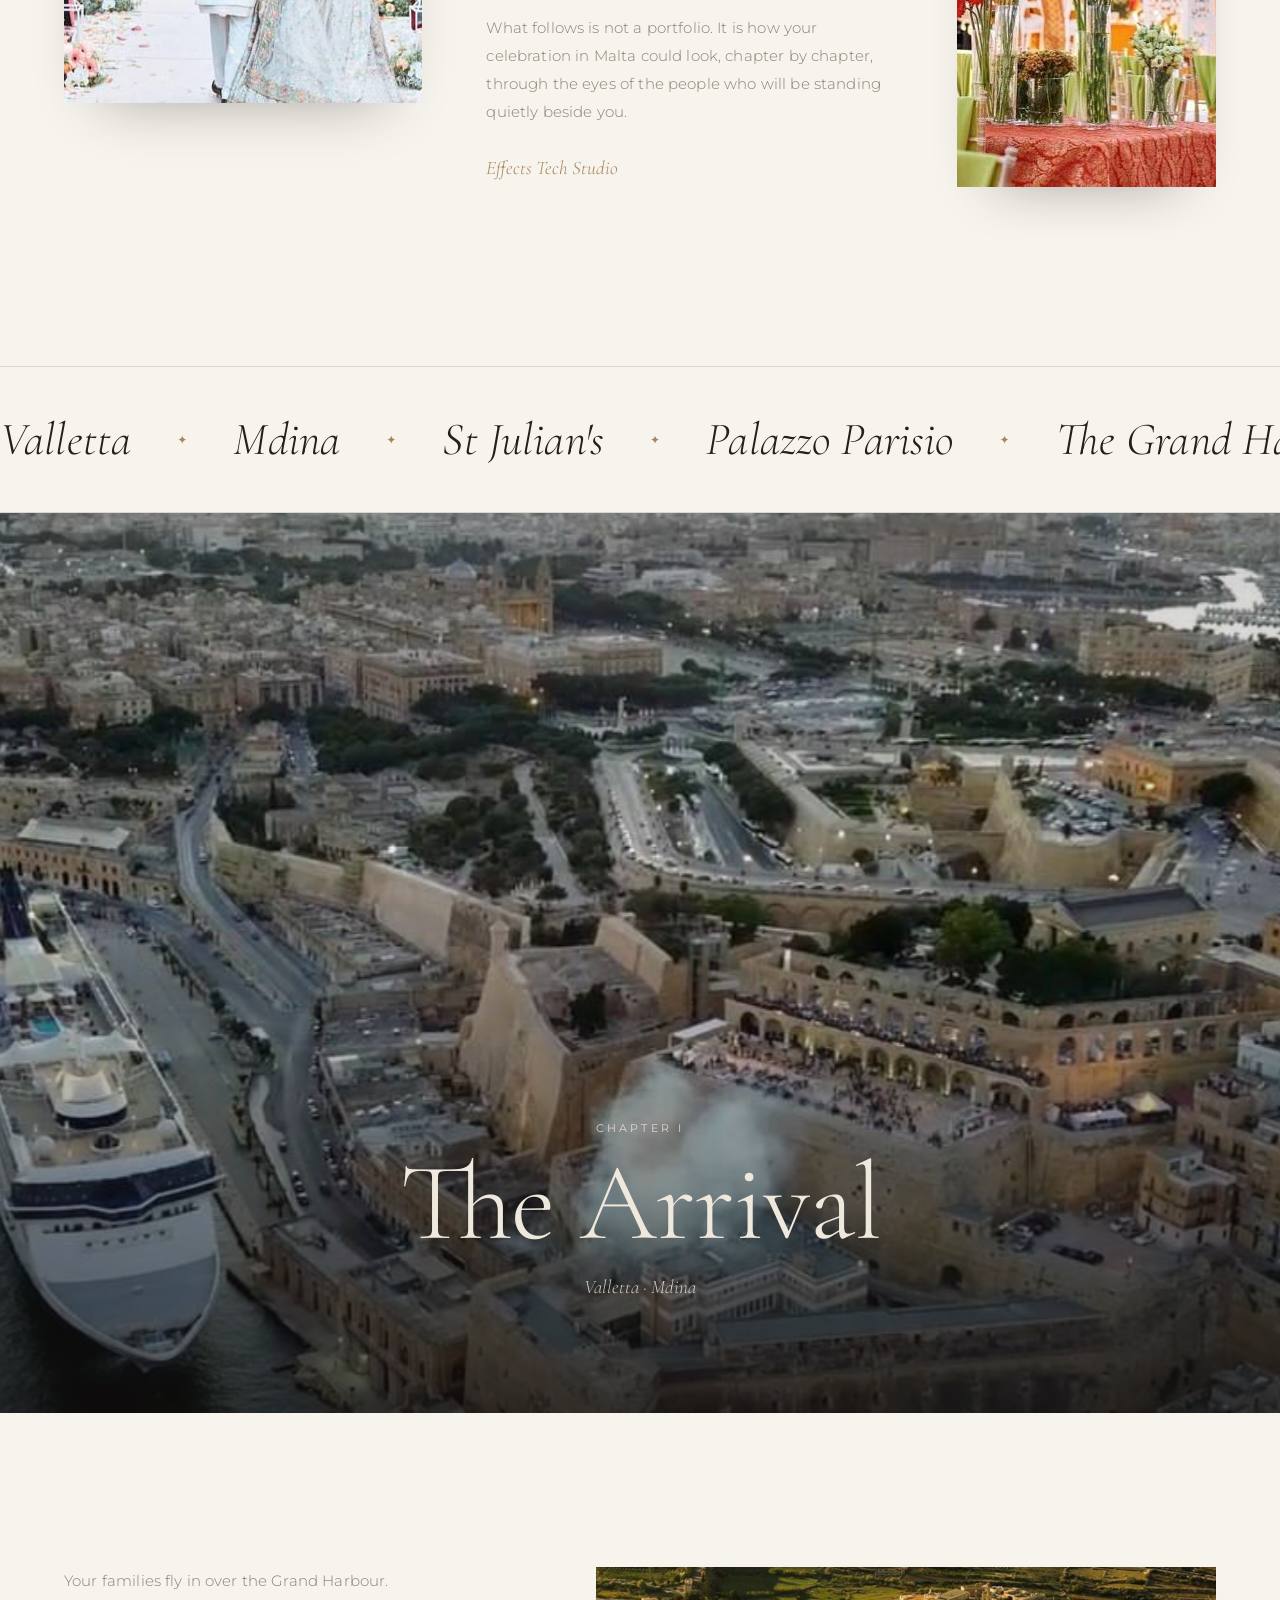
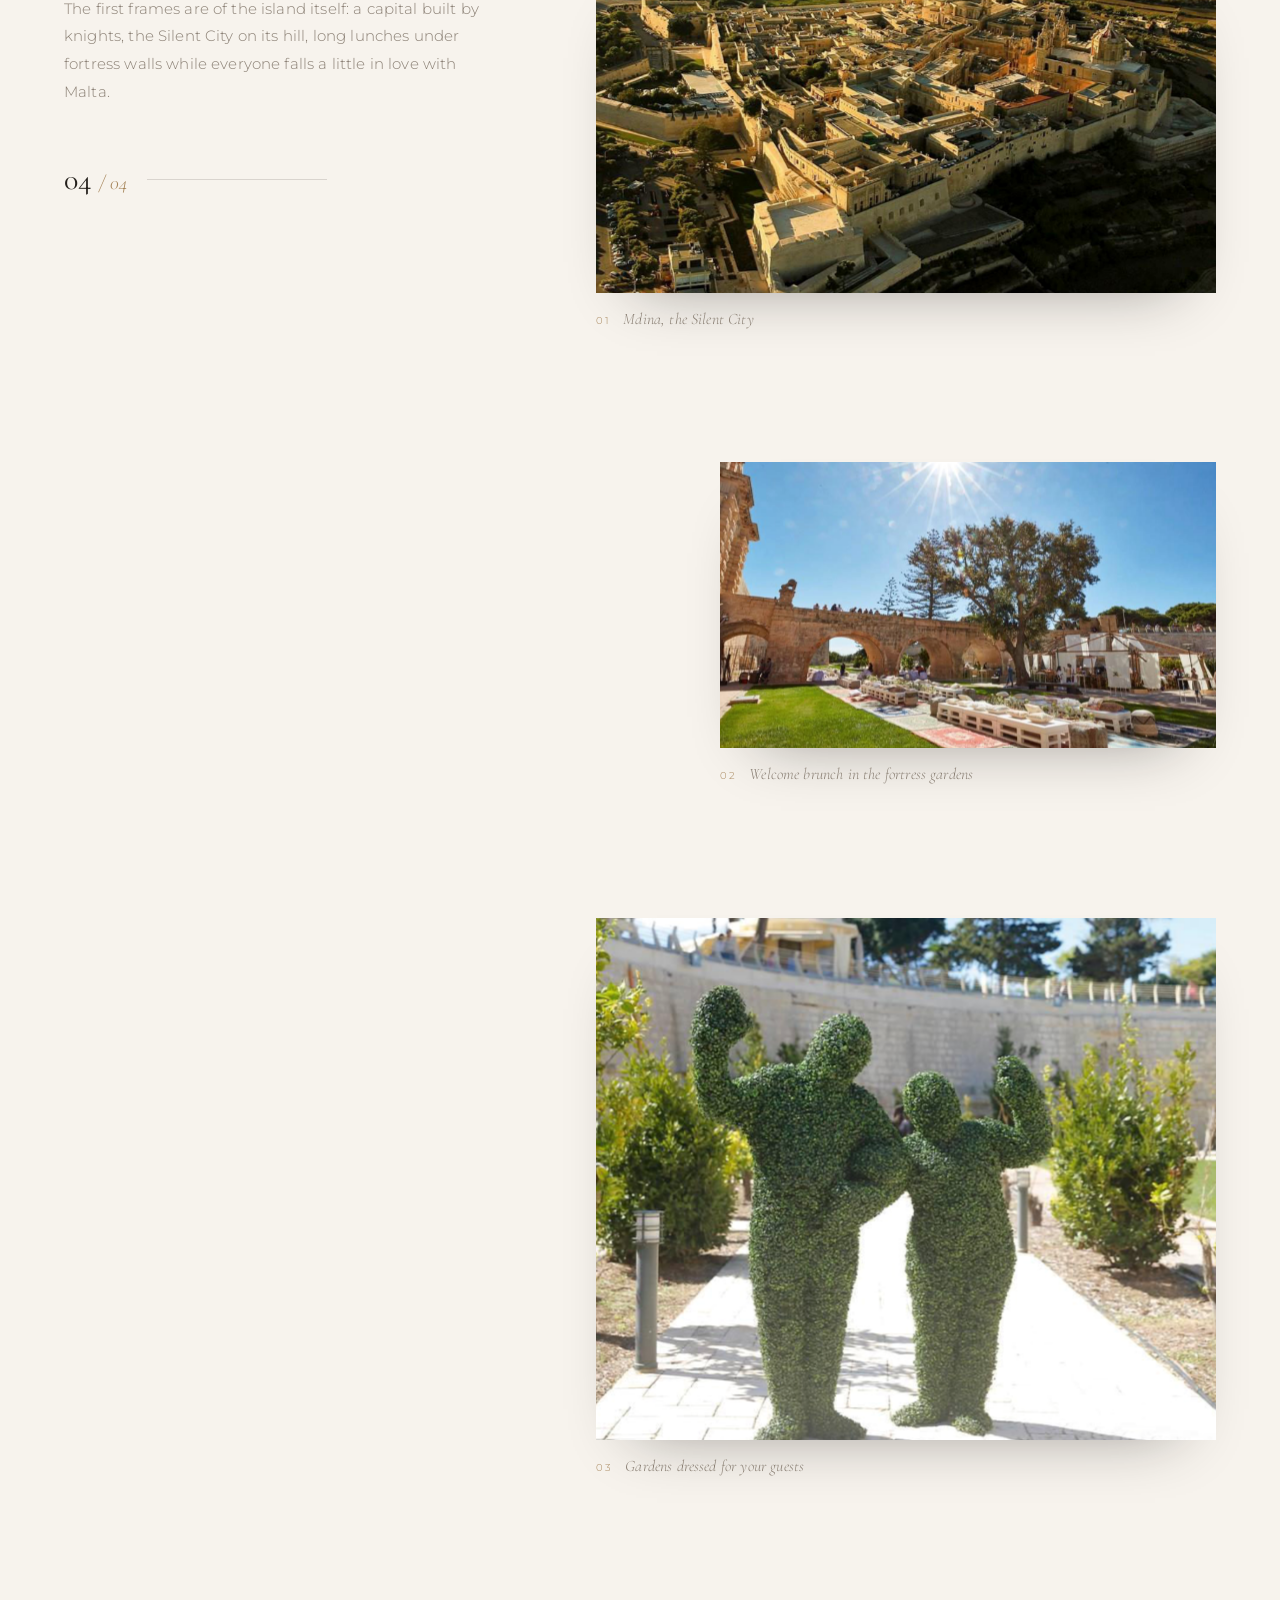
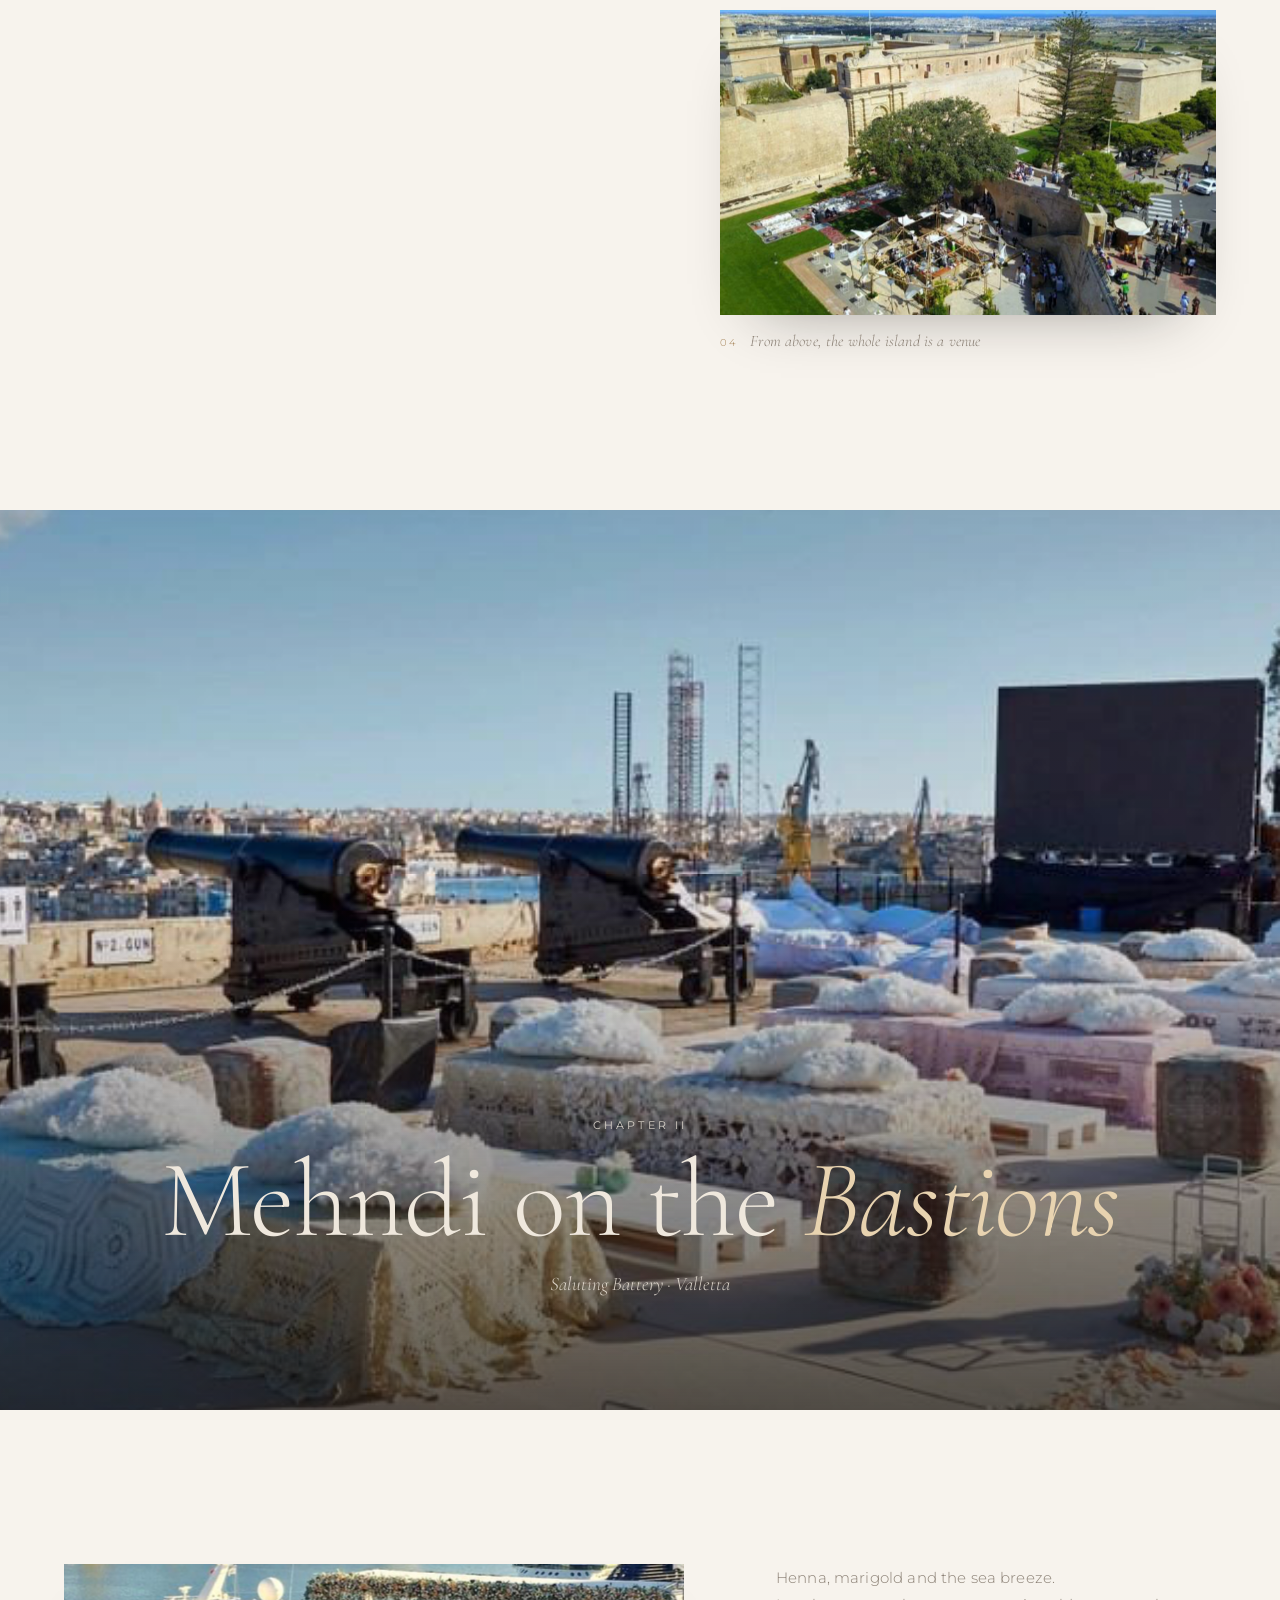
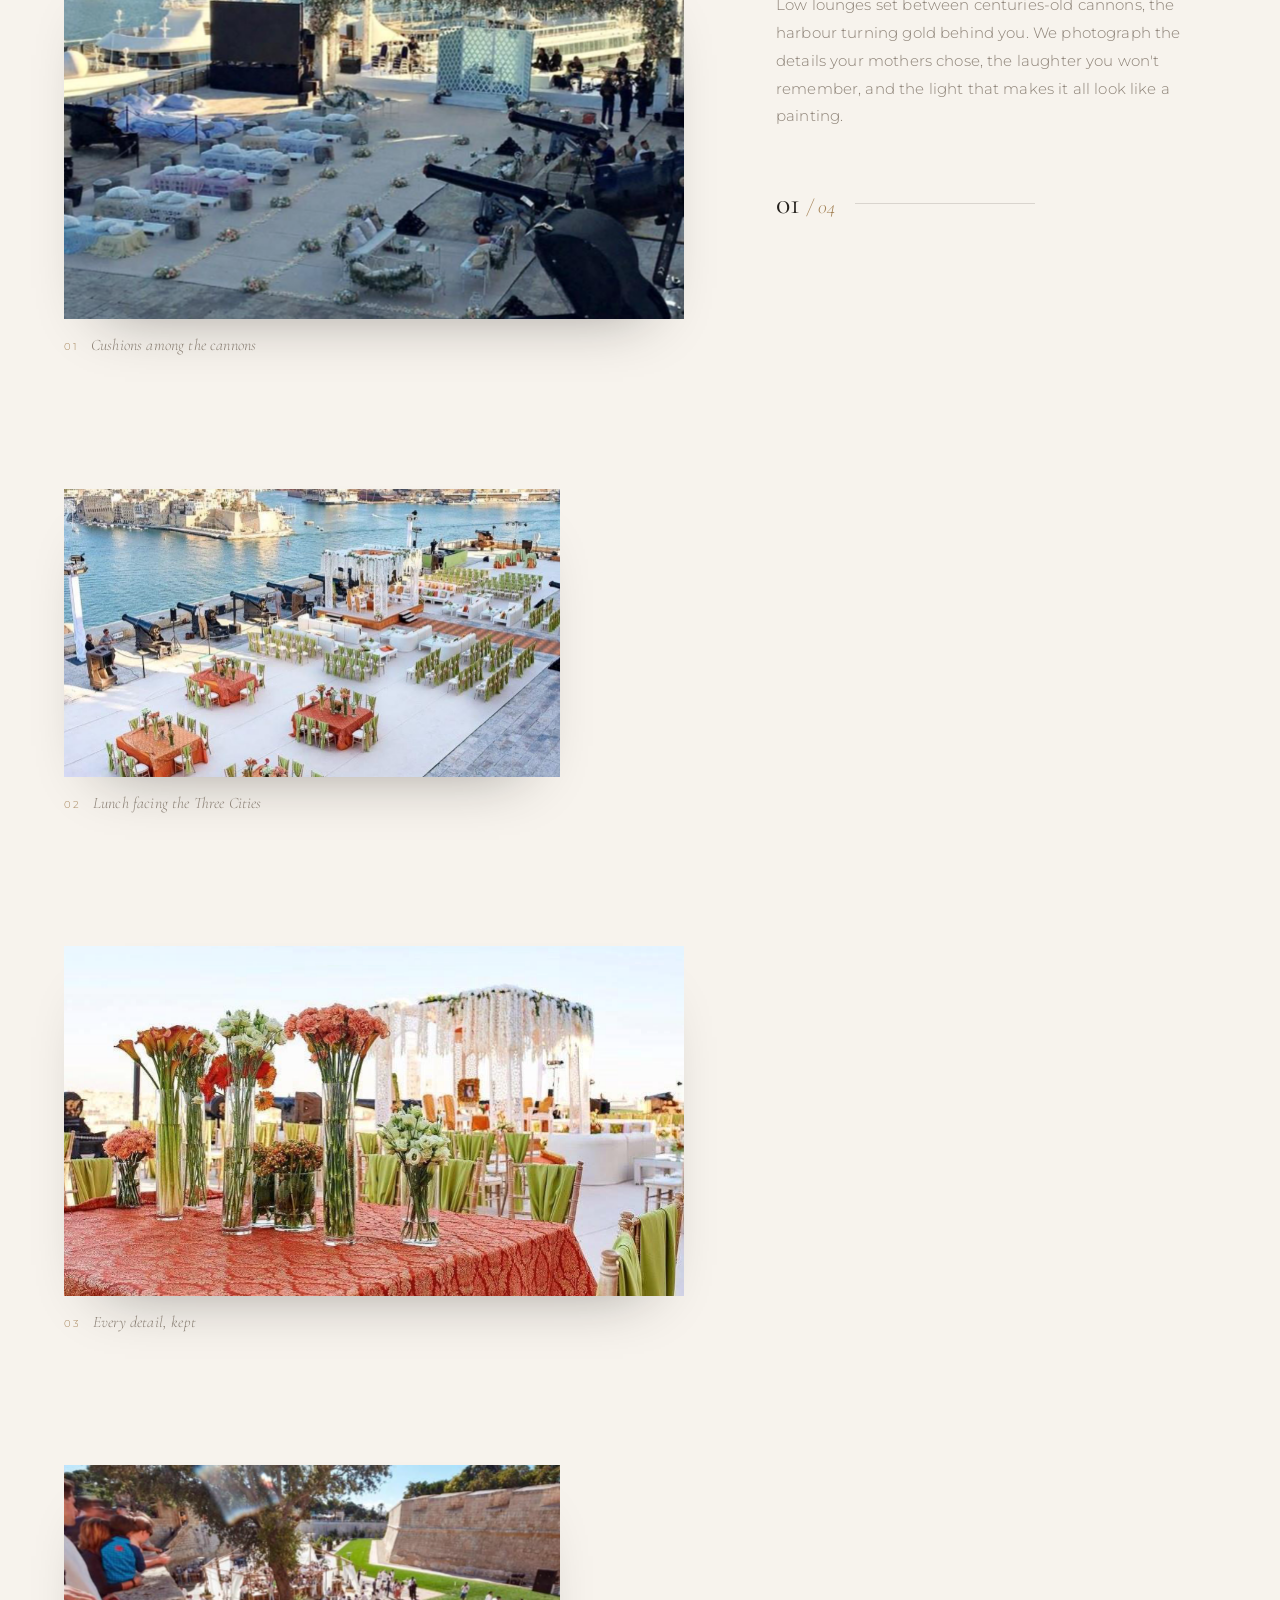
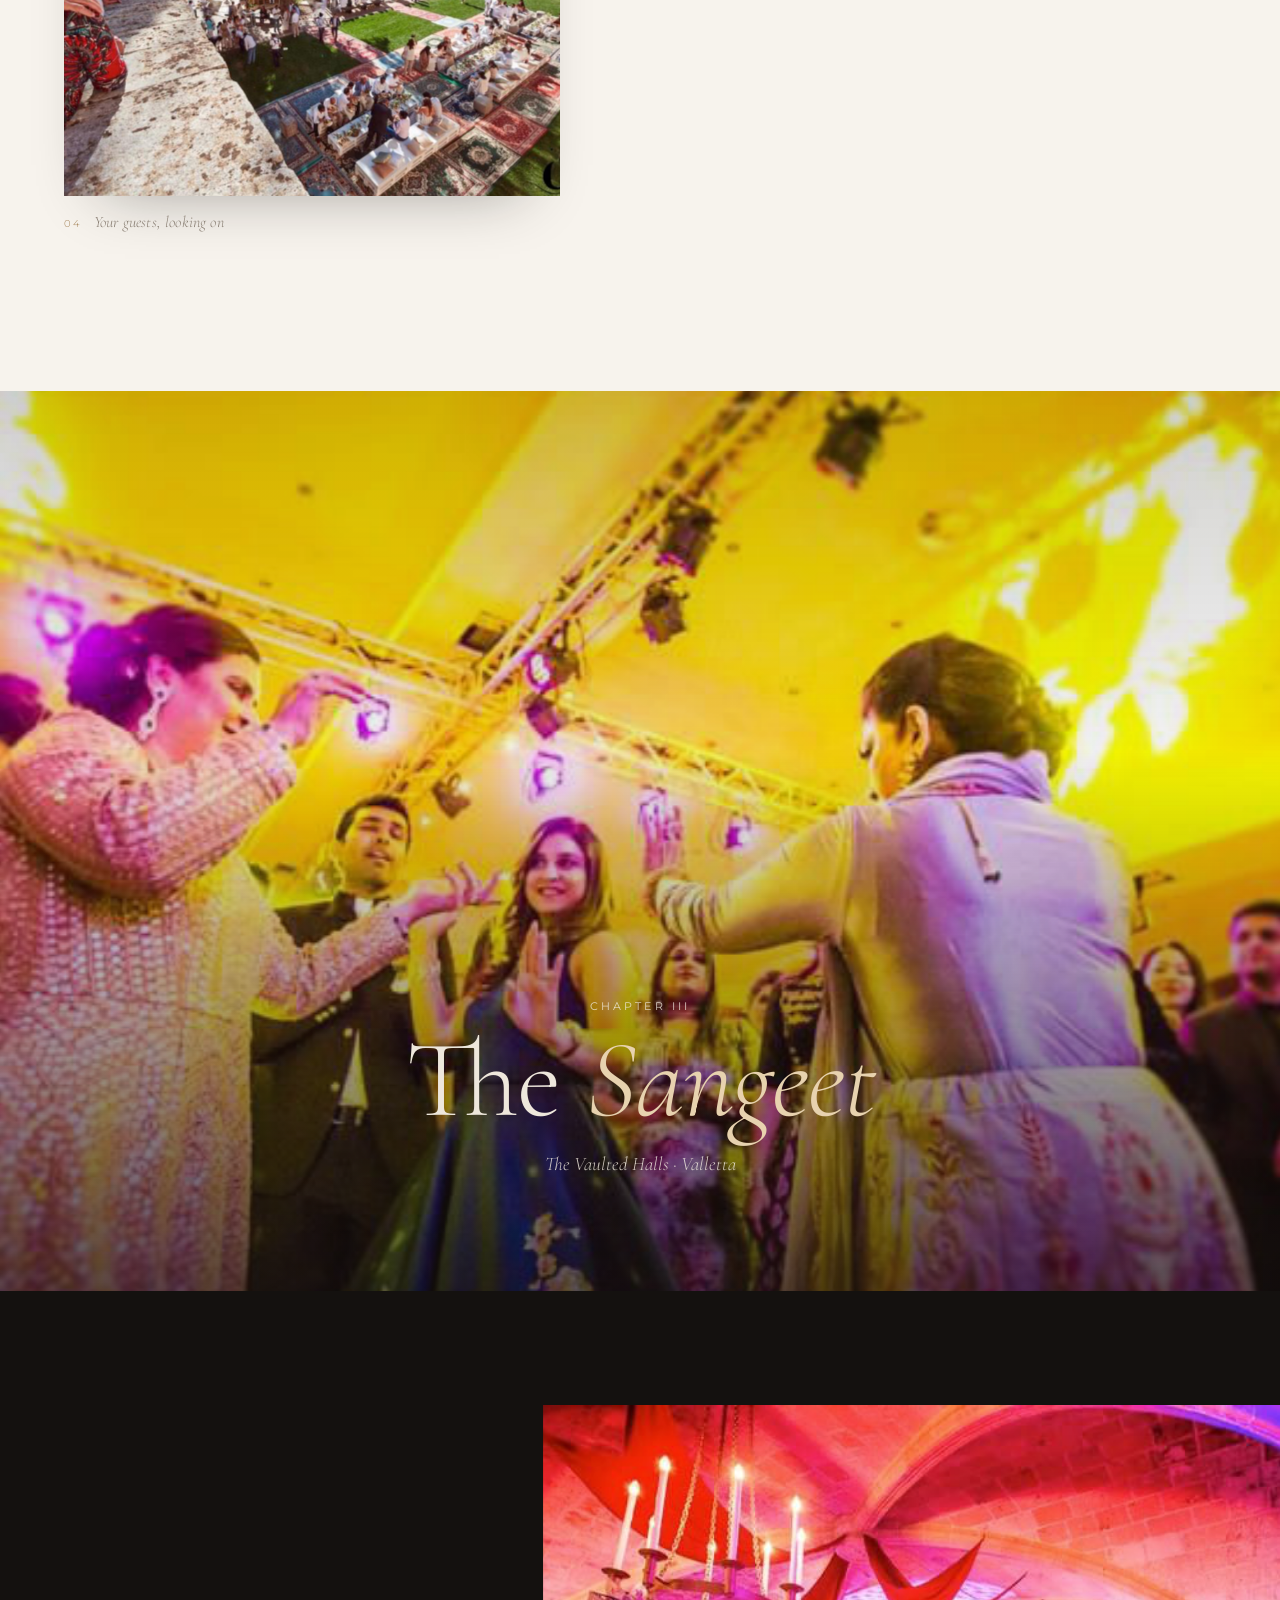
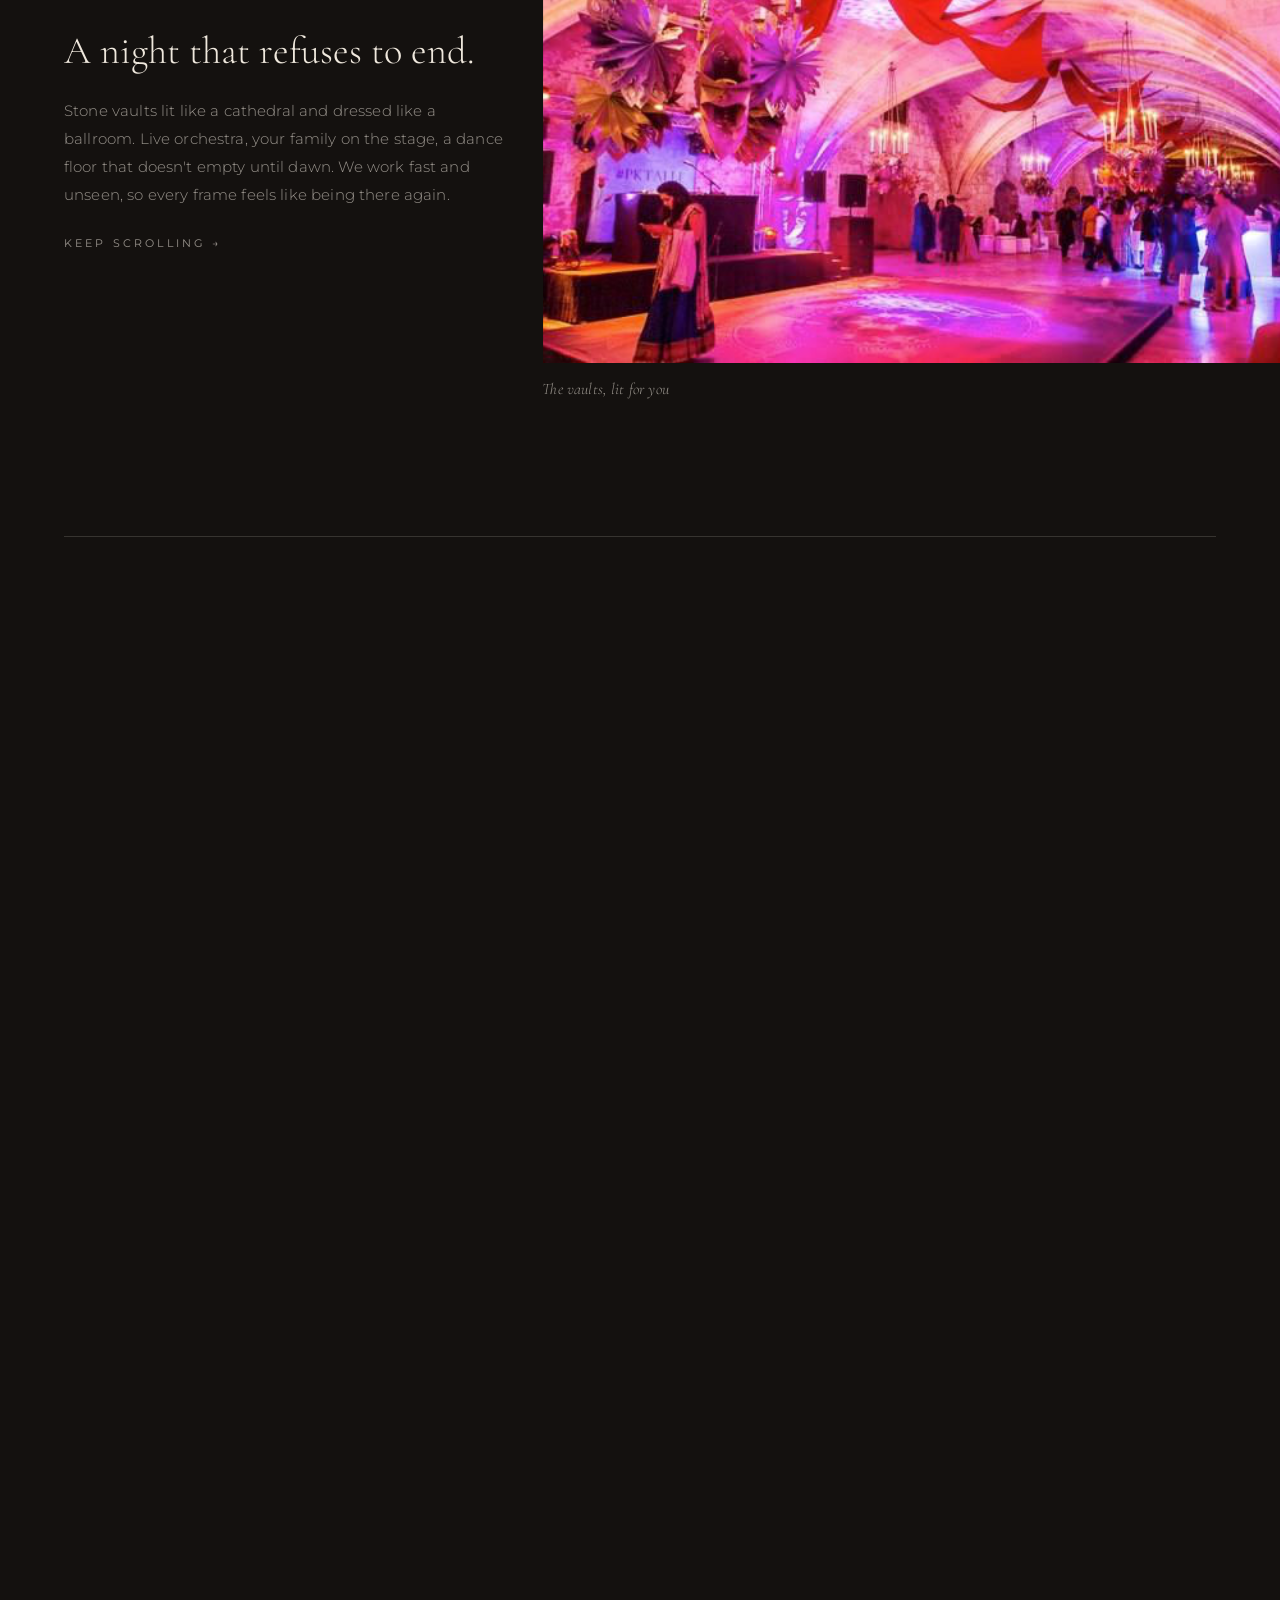
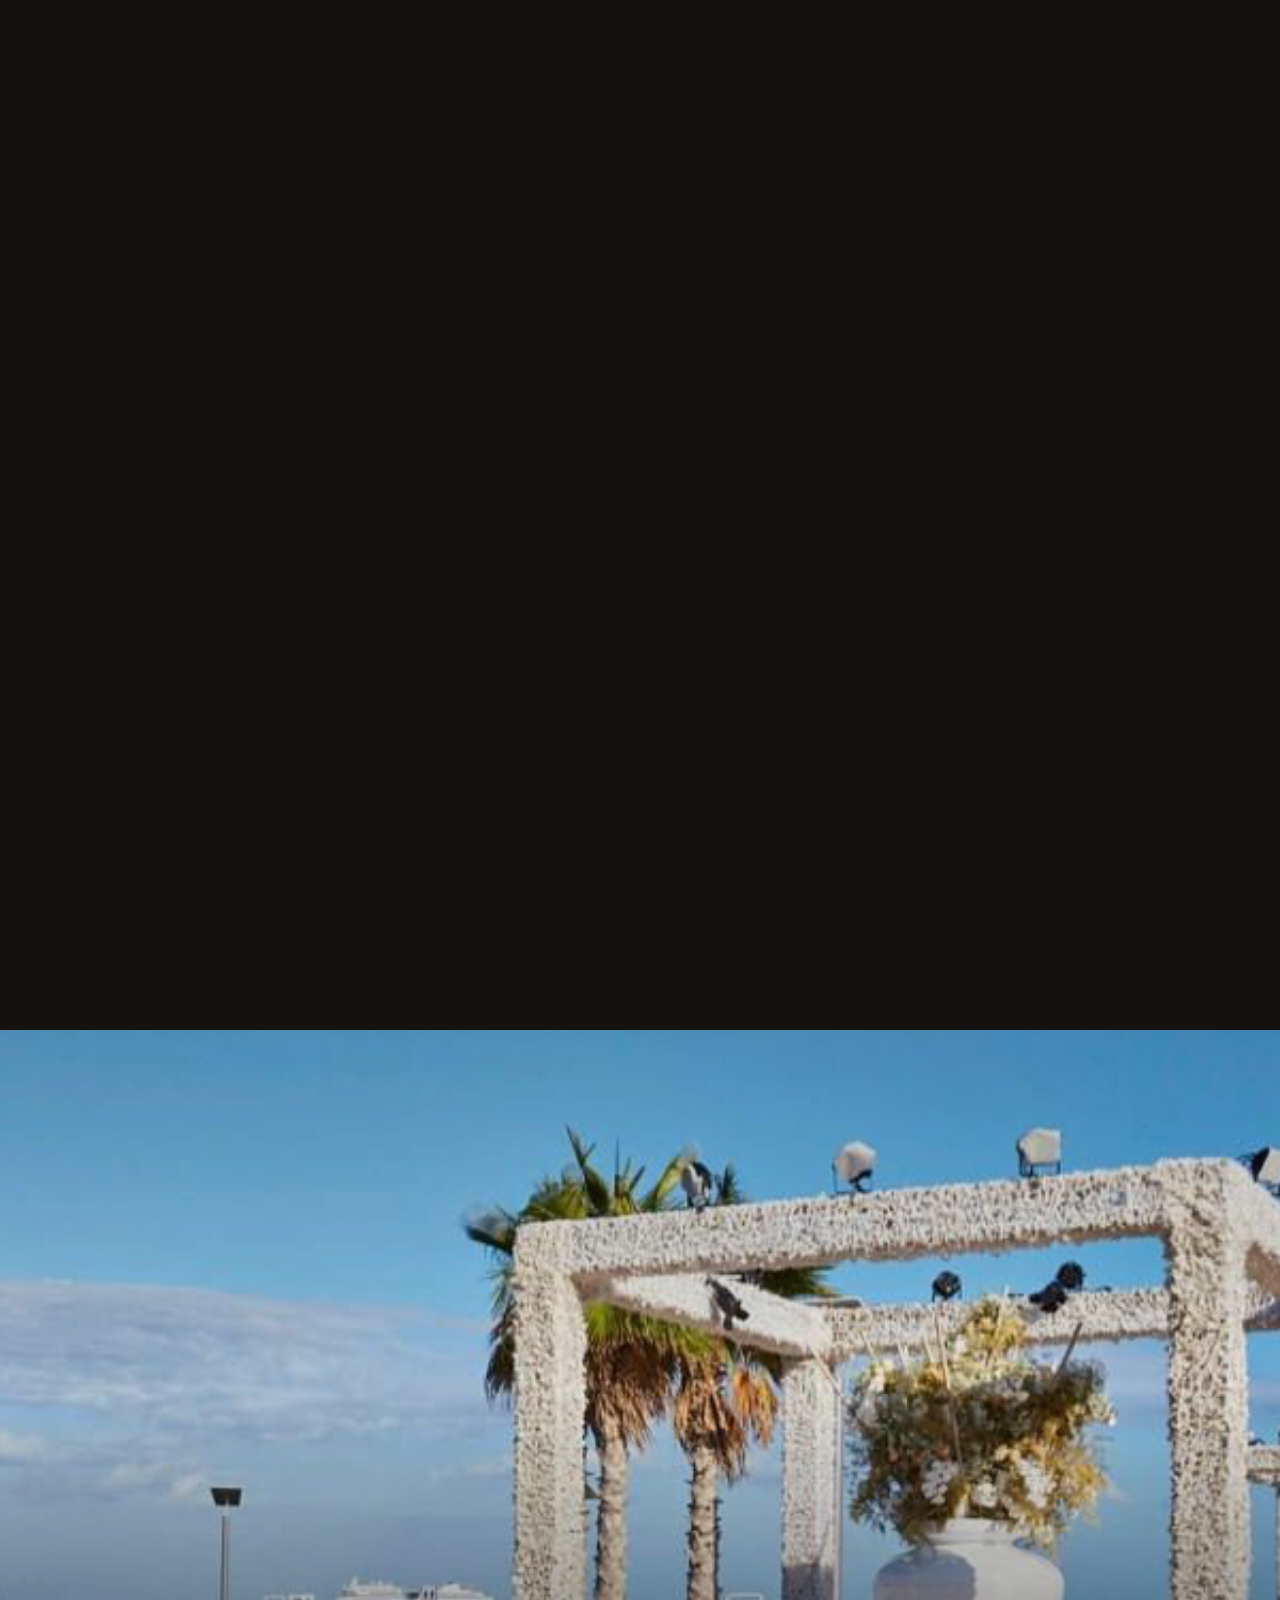
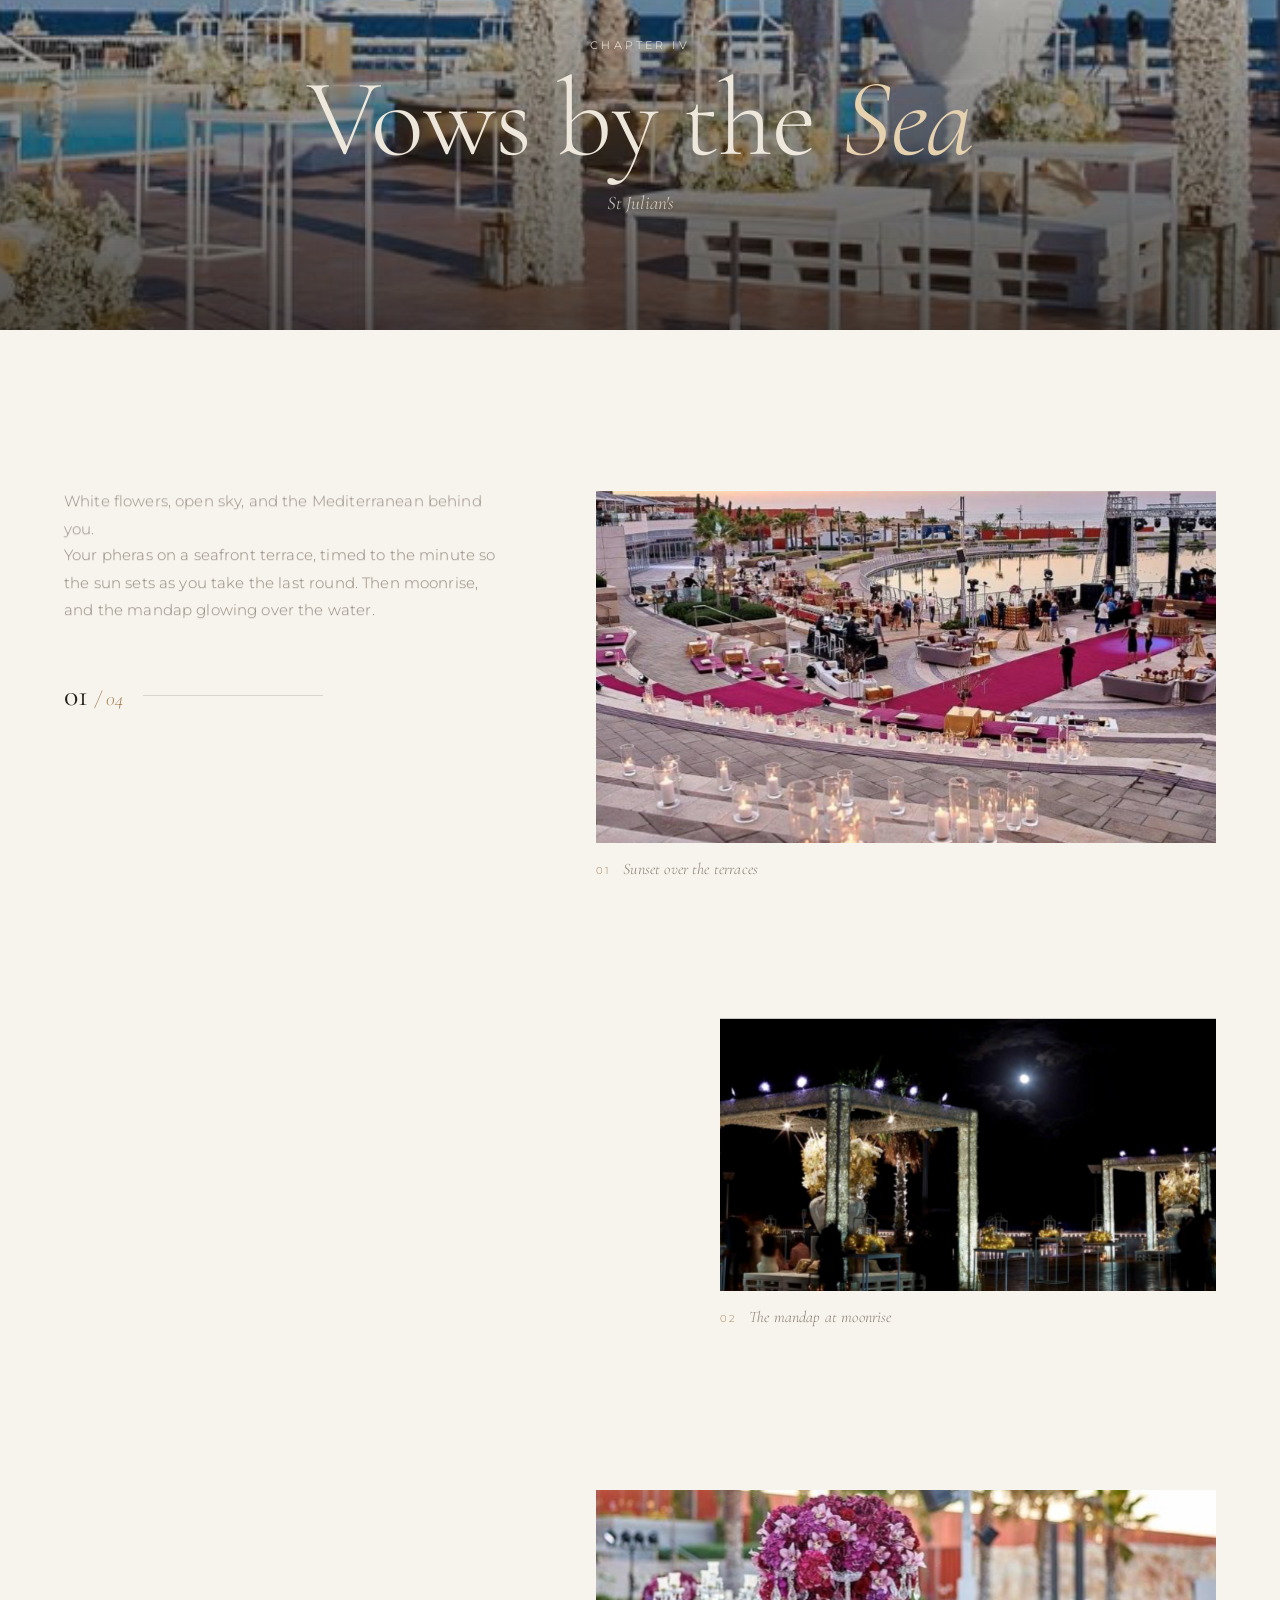
==== commit 789f6948: "Unify typography into one type system; make page curtain fail-safe Audit found labels in 5 sizes and" ====
--- a/site/index.html
+++ b/site/index.html
@@ -9,7 +9,7 @@
 <link rel="preconnect" href="https://fonts.gstatic.com" crossorigin>
 <link href="https://fonts.googleapis.com/css2?family=Cormorant+Garamond:ital,wght@0,300;0,400;0,500;1,300;1,400&family=Montserrat:wght@300;400;500&display=swap" rel="stylesheet">
 <link rel="icon" type="image/png" href="assets/img/favicon.png">
-<link rel="stylesheet" href="assets/css/style.css?v=mwknzxfv">
+<link rel="stylesheet" href="assets/css/style.css?v=mwkq0jin">
 </head>
 <body class="page-home is-loading">
 <div class="curtain" aria-hidden="true"><svg class="logo-mark curtain__logo" viewBox="0 0 460 305" fill="none" stroke="currentColor" stroke-width="15" stroke-linecap="square" stroke-linejoin="miter" aria-hidden="true"><path d="M452 72V8H7v289h253v-57H76v-55h144v-60H7"/><path d="M72 70h298v227h-70V128"/></svg></div>
@@ -338,6 +338,6 @@
 <script src="assets/vendor/gsap.min.js"></script>
 <script src="assets/vendor/ScrollTrigger.min.js"></script>
 <script src="assets/vendor/lenis.min.js"></script>
-<script src="assets/js/main.js?v=mwknzxfv"></script>
+<script src="assets/js/main.js?v=mwkq0jin"></script>
 </body>
 </html>
--- a/site/assets/css/style.css
+++ b/site/assets/css/style.css
@@ -732,3 +732,76 @@
   .hscroll__bar{display:none}
 }
 .spread__text{align-self:stretch}  /* full-height column so the text can stay pinned */
+
+/* =========================================================
+   TYPE SYSTEM — one rule per role, used identically on every page.
+   Two families only: Cormorant Garamond (serif, display & story)
+   and Montserrat (sans, text & labels). Sizes come from these tokens;
+   this block is last in the file so it is the single source of truth.
+   ========================================================= */
+:root{
+  --t-display:clamp(64px,8.6vw,136px);   /* page / chapter titles */
+  --t-h2:clamp(42px,5.2vw,80px);         /* section headings */
+  --t-statement:clamp(28px,3vw,46px);    /* serif statements & chapter leads */
+  --t-h3:clamp(26px,2.3vw,34px);         /* card & item titles */
+  --t-lead:clamp(19px,1.5vw,22px);       /* serif italic sub-lines */
+  --t-num:20px;                          /* serif italic numerals */
+  --t-caption:16px;                      /* photo captions */
+  --t-body:15px;                         /* sans body copy */
+  --t-label:10.5px;                      /* sans uppercase labels */
+  --track-label:.3em;
+}
+
+/* 1. Display — serif, light, roman (italic only via <em>) */
+.hero__title em,.opener__title,.phero__title,.film__title{font-family:var(--serif)!important;font-weight:300!important;font-size:var(--t-display)!important;line-height:.98!important;letter-spacing:-.01em!important}
+.hero__title span{font-size:calc(var(--t-display) * .42)!important;letter-spacing:.02em!important}
+.hero__title em{font-size:calc(var(--t-display) * 1.6)!important}
+
+/* 2. Section headings */
+.h2,.cta__line,.footer__line-big,.sitem__title,.snext__title,.place__name{font-family:var(--serif)!important;font-weight:300!important;font-size:var(--t-h2)!important;line-height:1.04!important;letter-spacing:-.005em!important;font-style:normal}
+
+/* 3. Statements & chapter leads */
+.copy__lead,.lead,.pull,.manifesto__text,.tier__lede{font-family:var(--serif)!important;font-weight:300!important;font-size:var(--t-statement)!important;line-height:1.22!important;letter-spacing:0!important;font-style:normal}
+
+/* 4. Item titles */
+.keep h3,.pillars h3,.steps h4,.next h4,.faq summary,.col h3:not(.metal){font-family:var(--serif)!important;font-weight:300!important;font-size:var(--t-h3)!important;line-height:1.12!important;letter-spacing:0!important}
+
+/* 5. Serif italic sub-lines */
+.hero__sub,.phero__sub,.opener__place,.place__desc,.collections__note,.footer__sub,.sign,.sintro__meta dd,.reelbox__title{font-family:var(--serif)!important;font-weight:300!important;font-style:italic!important;font-size:var(--t-lead)!important;letter-spacing:0!important}
+.sintro__meta dd{font-style:normal!important}
+
+/* 6. Numerals — serif italic, gold */
+.col__no,.sitem__no,.pillars__no,.rail__no,.spread__count,.steps li span,.next li span{font-family:var(--serif)!important;font-style:italic!important;font-weight:300!important;font-size:var(--t-num)!important;letter-spacing:0!important}
+.spread__count b{font-size:calc(var(--t-num) * 1.5)!important}
+
+/* 7. Captions */
+.ph figcaption,.lightbox figcaption{font-family:var(--serif)!important;font-style:italic!important;font-weight:300!important;font-size:var(--t-caption)!important;letter-spacing:.01em!important}
+
+/* 8. Body copy — every running paragraph */
+body,.copy p:not(.copy__lead),.prologue .body,.sintro .body,.keep p,.pillars p:not(.pillars__no),.steps p,.next p,.faq details p,
+.col p:not(.col__no):not(.col__sub),.feature__text p:not(.eyebrow),.sitem__text>p:not(.eyebrow):not(.sitem__no),.tier li,
+.enquire__lede,.film__text p:not(.eyebrow),.frames__lede,.footer__col a,.footer__col p,.footer__col,.menu__side a{
+  font-family:var(--sans)!important;font-weight:300!important;font-size:var(--t-body)!important;line-height:1.85!important;letter-spacing:.01em!important;font-style:normal!important}
+.menu__side a{font-family:var(--serif)!important;font-size:19px!important;line-height:1.5!important}
+
+/* 9. Labels — sans, uppercase, tracked: every small caps line and button */
+.eyebrow,.opener__no,.hero__scroll,.hscroll__hint,.feature__more,.sitem__more,.tier__sub,.col__sub,.footer__kicker,.footer__btn,
+.footer__col h4,.footer__base,.footer__base a,.sintro__meta dt,.menu__label,.cta__btn,.tier__btn,.send,.col a,.film__play,
+.nav__chapters,.nav__enquire,.loader__line,.rail__name,.opts legend,.f span,.lightbox__close,.reelbox__close,.index__cta,.reel__hint{
+  font-family:var(--sans)!important;font-weight:400!important;font-size:var(--t-label)!important;letter-spacing:var(--track-label)!important;text-transform:uppercase!important;font-style:normal!important;line-height:1.6}
+.film__play i{font-family:var(--sans)!important;font-size:9px!important;letter-spacing:.24em!important;font-style:normal!important}
+.f input:focus+span,.f input:not(:placeholder-shown)+span,.f textarea:focus+span,.f textarea:not(:placeholder-shown)+span{font-size:9px!important}
+
+/* form entries & options read as the serif voice */
+.f input,.f textarea,.opts span{font-family:var(--serif)!important;font-weight:300!important;font-size:21px!important;letter-spacing:0!important}
+.opts span{font-size:18px!important}
+
+@media (max-width:760px){
+  :root{--t-body:15.5px}
+  .hero__title em{font-size:calc(var(--t-display) * 1.35)!important}
+}
+/* labels inside body-copy containers keep the label style */
+p.eyebrow.eyebrow,p.hscroll__hint.hscroll__hint{font-family:var(--sans)!important;font-weight:400!important;font-size:var(--t-label)!important;letter-spacing:var(--track-label)!important;text-transform:uppercase!important;line-height:1.6!important}
+/* never let the page curtain cover the site: no curtain when motion is reduced */
+@media (prefers-reduced-motion:reduce){.curtain{display:none!important}}
+.curtain.is-gone{display:none}
